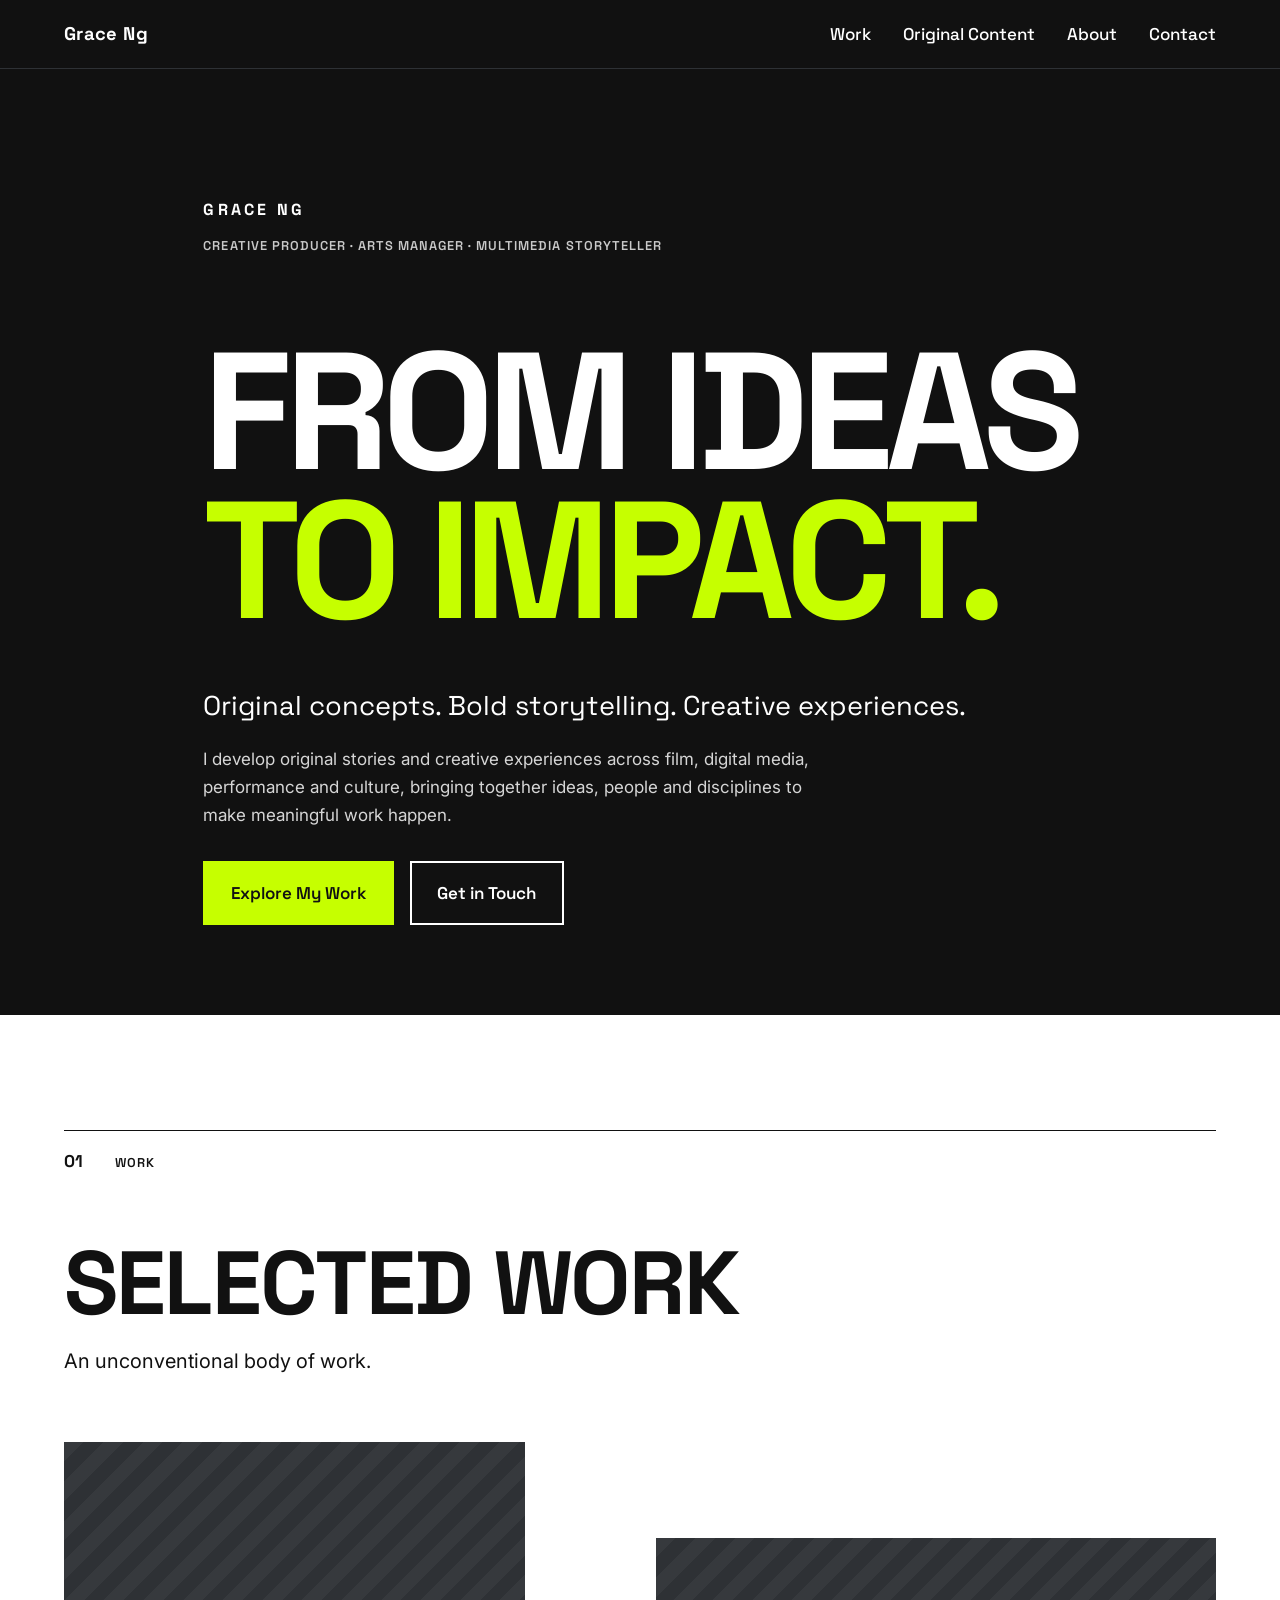
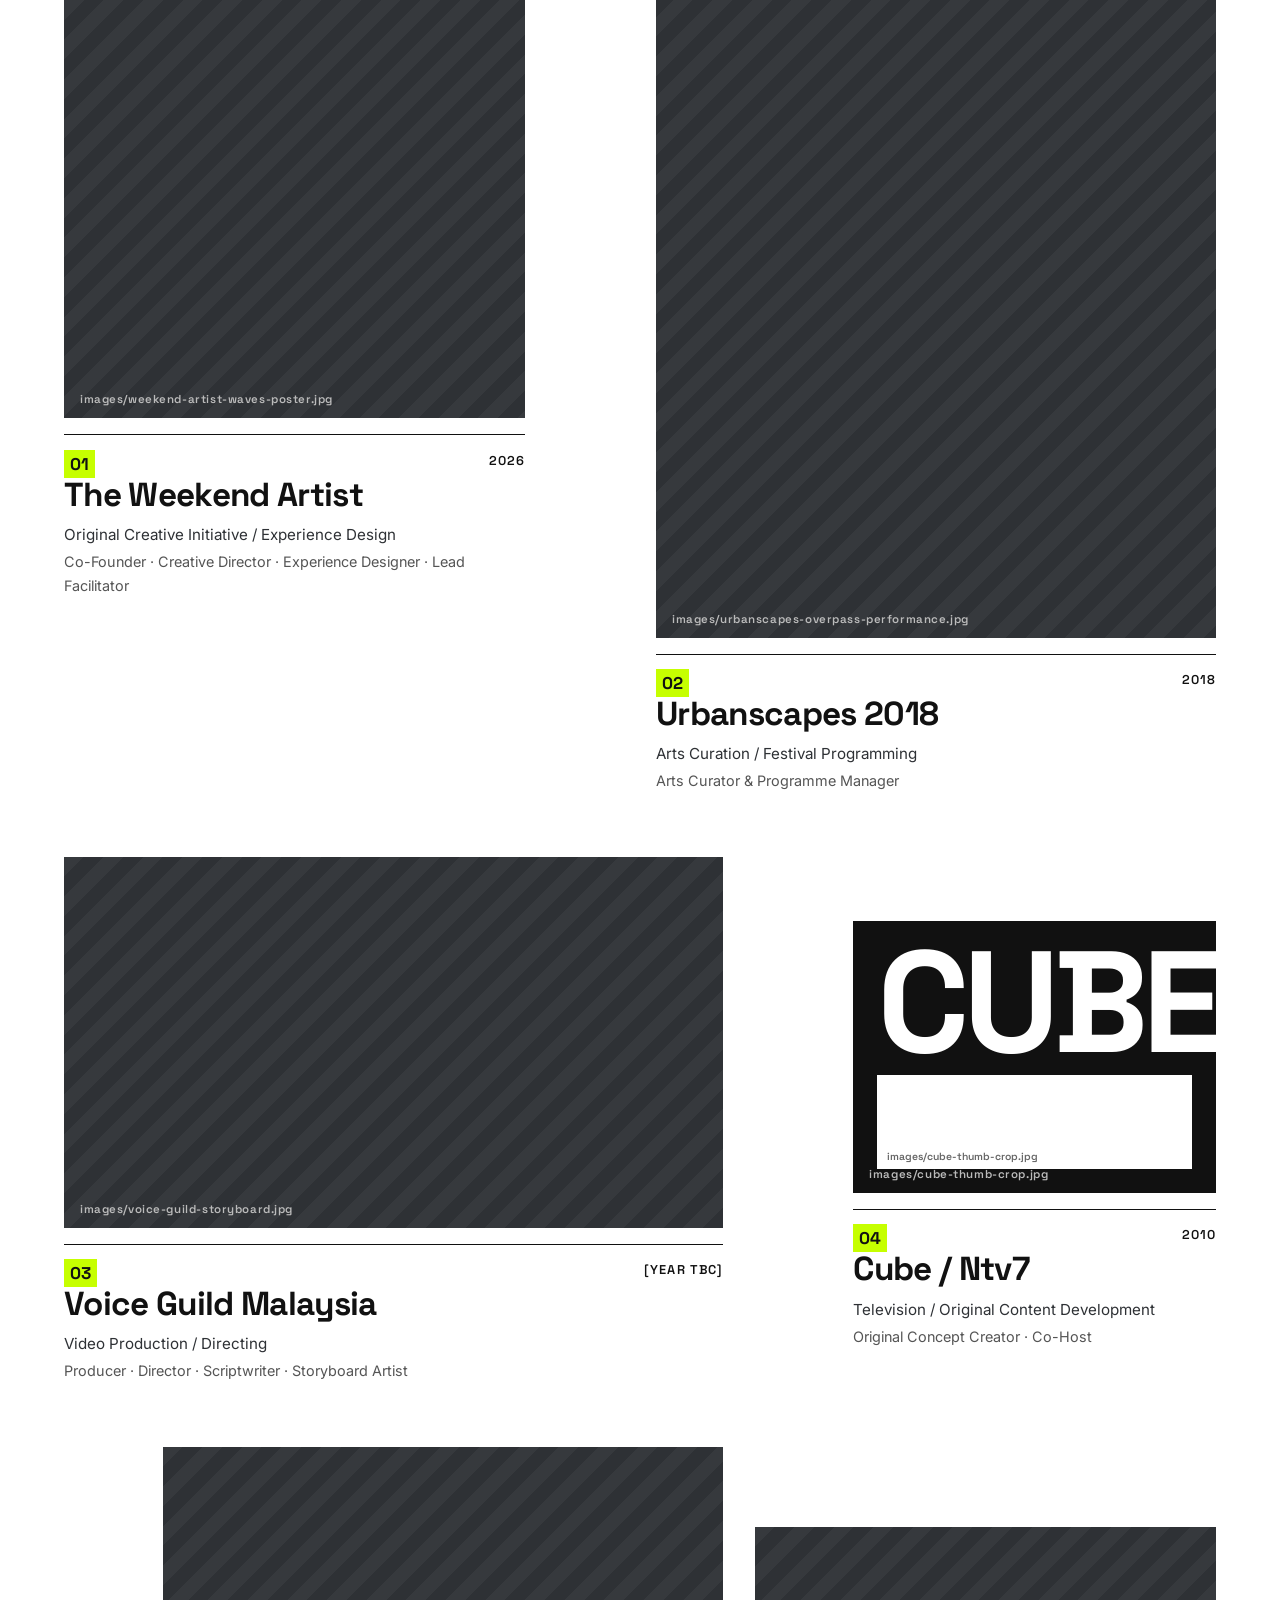
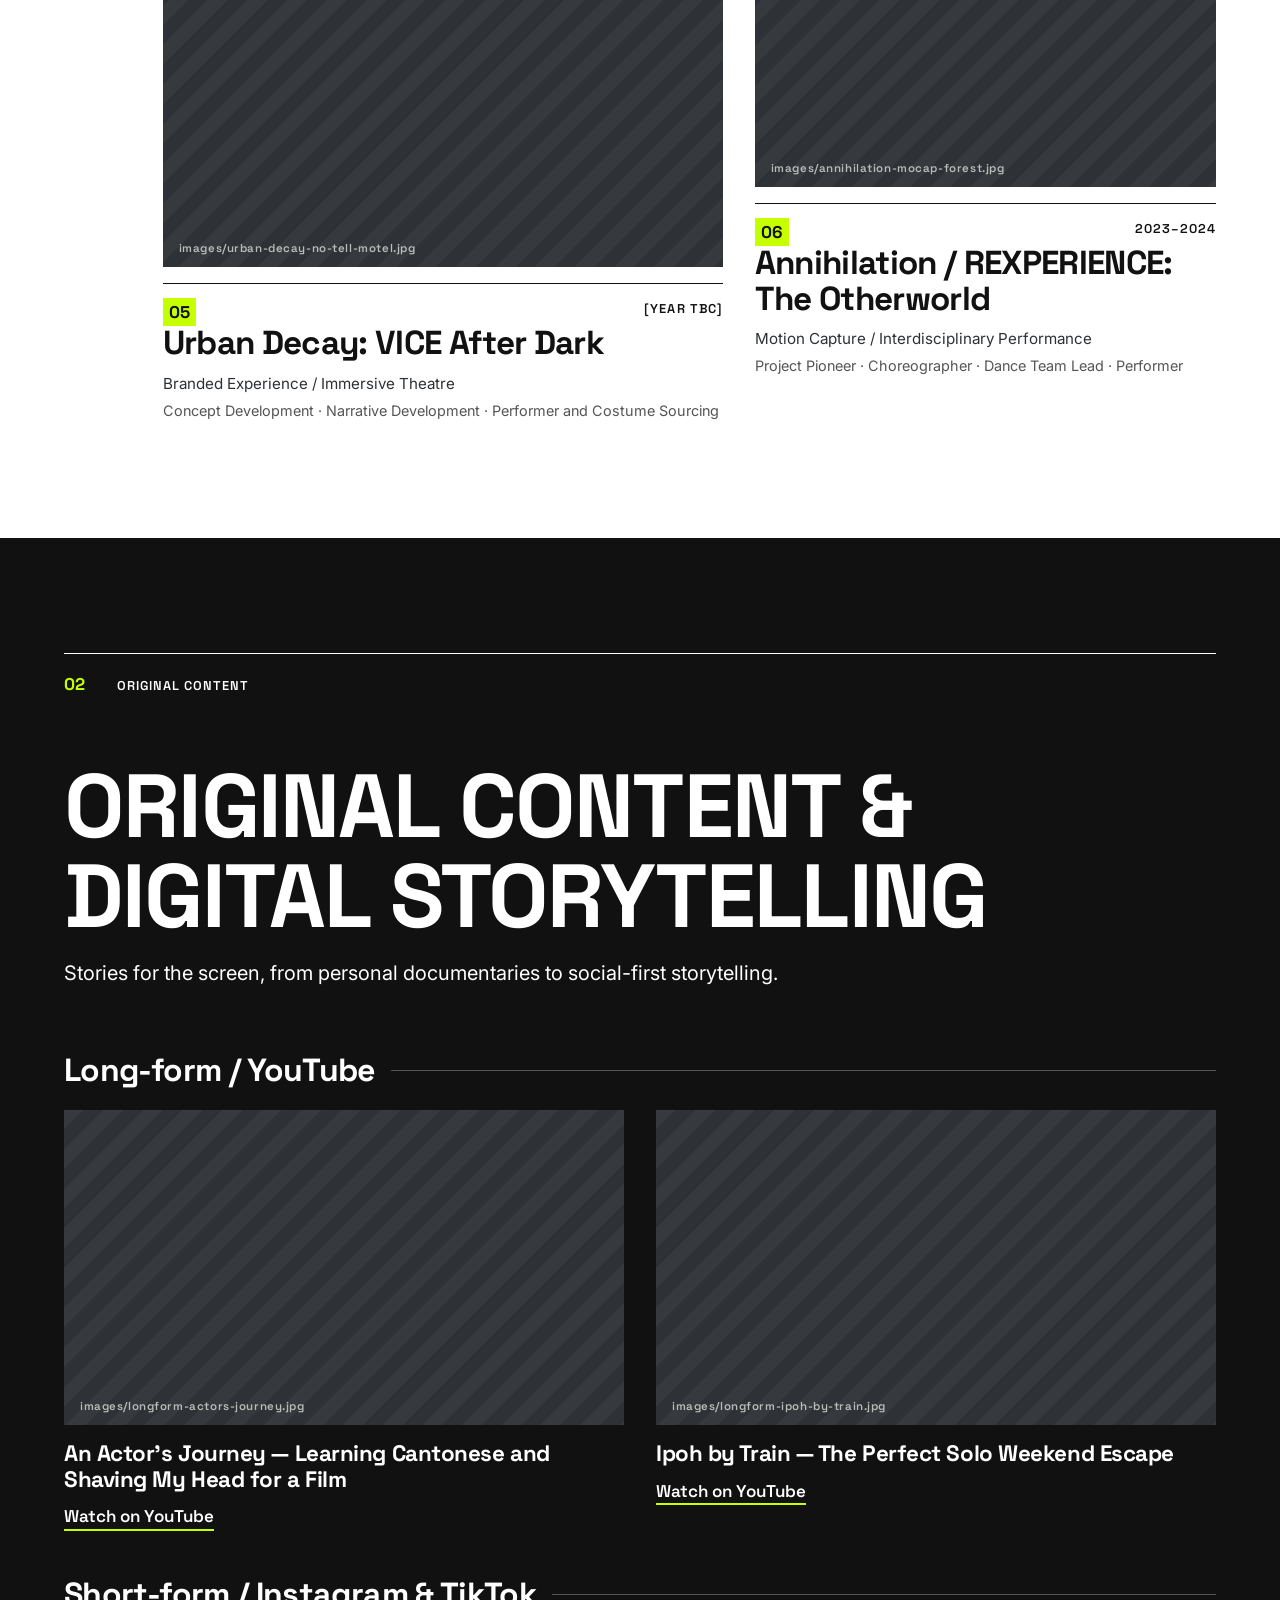
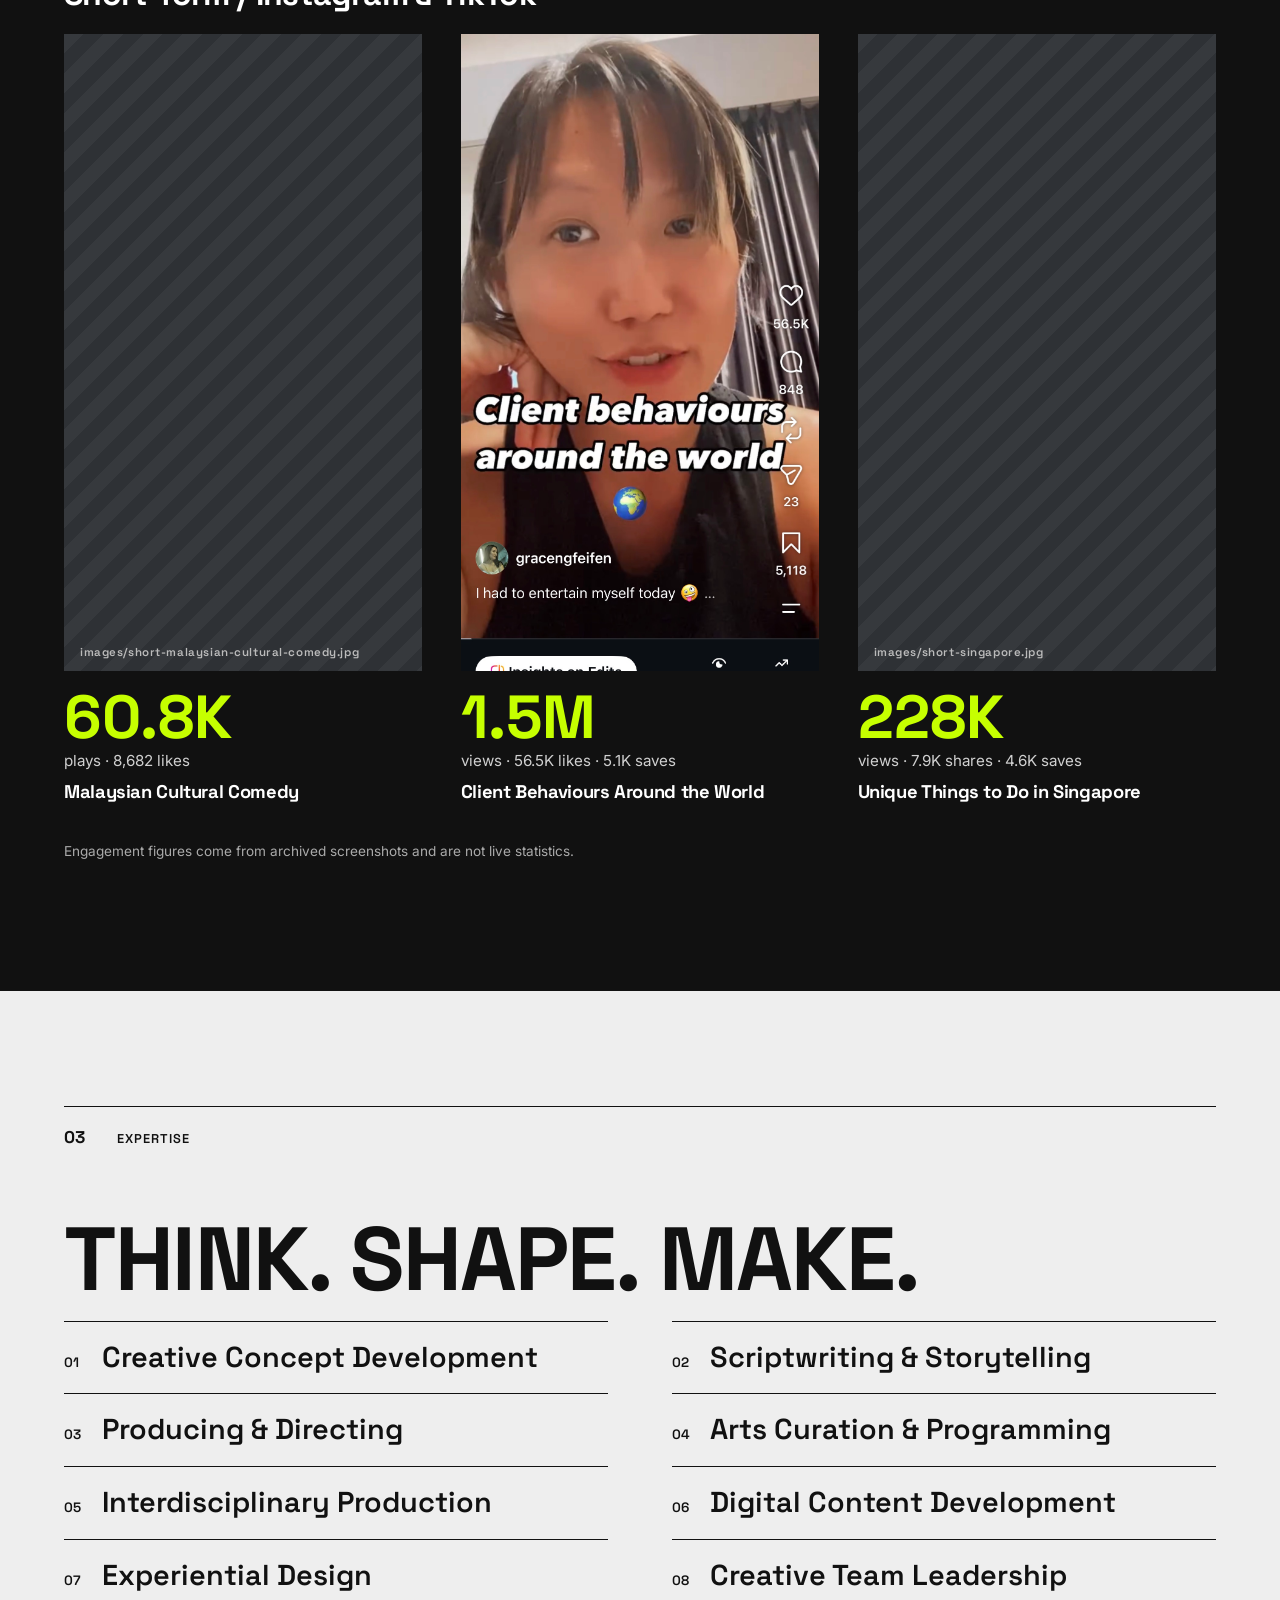
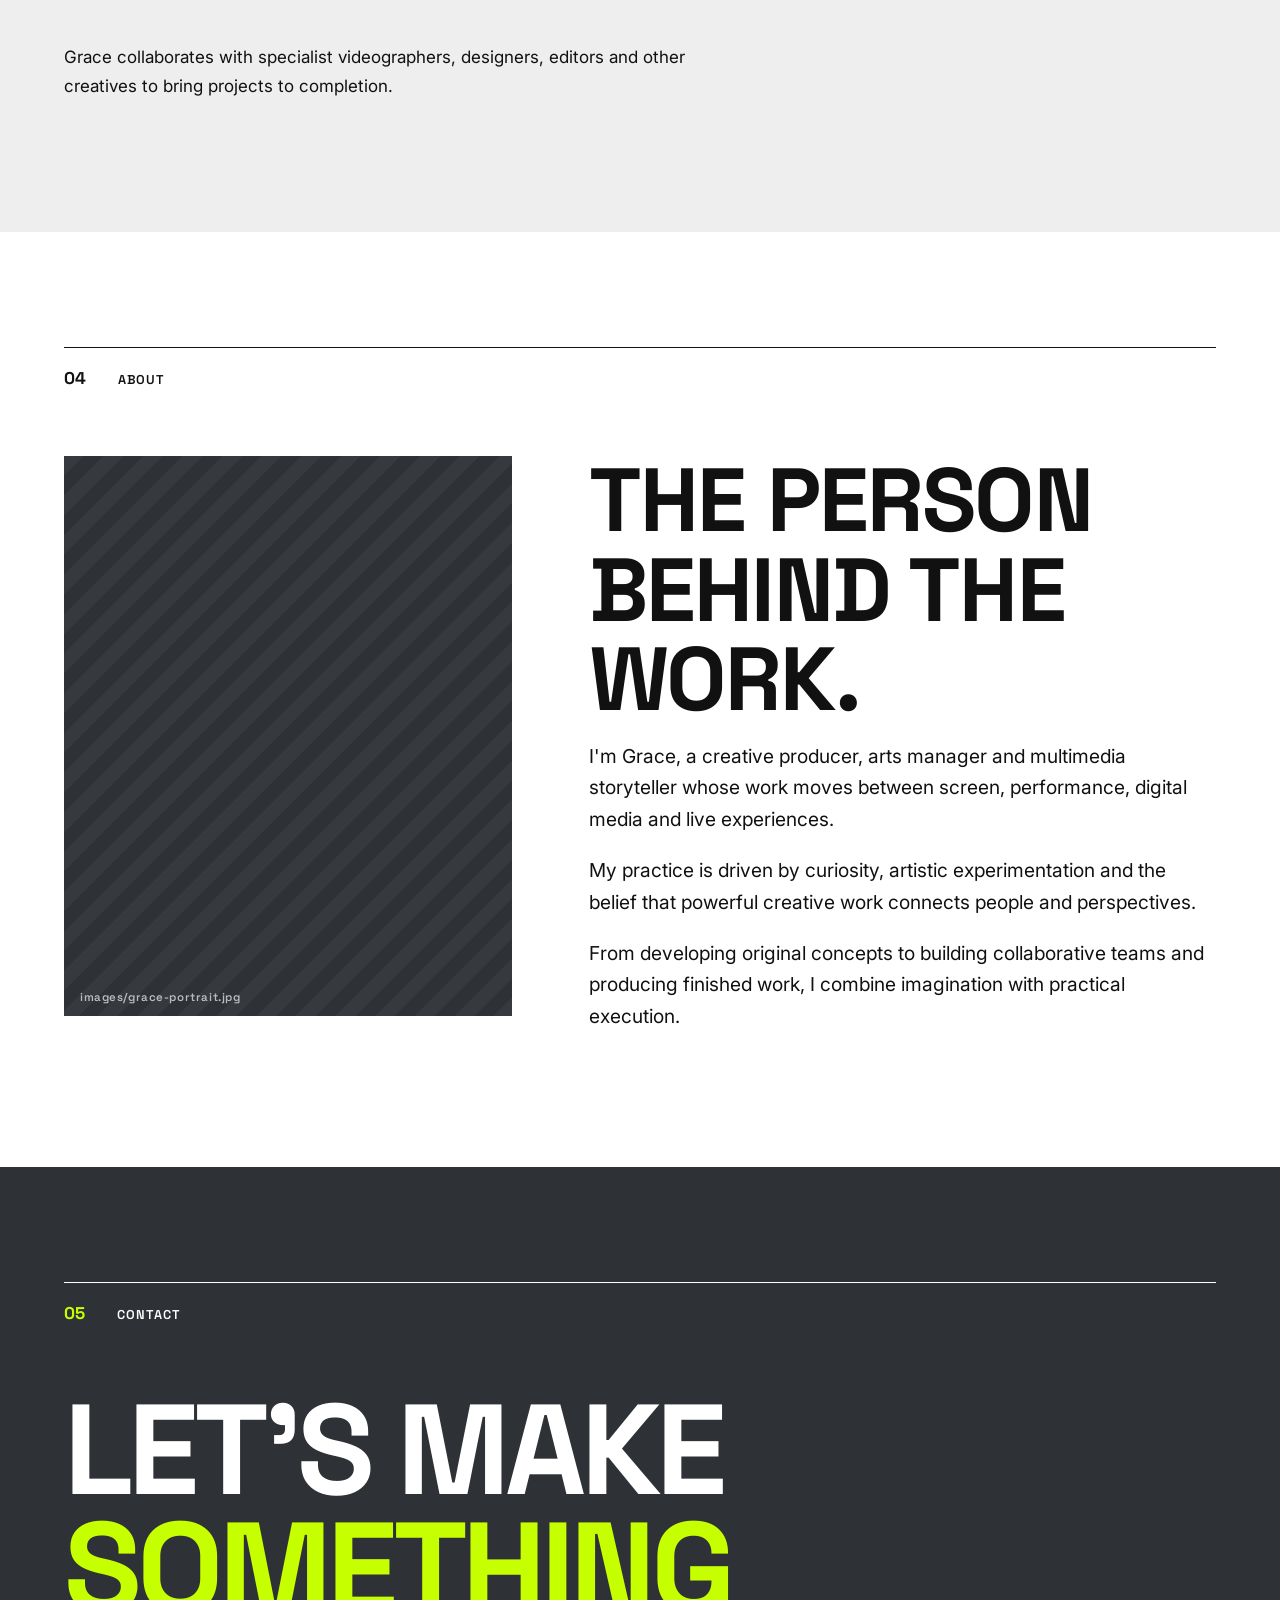
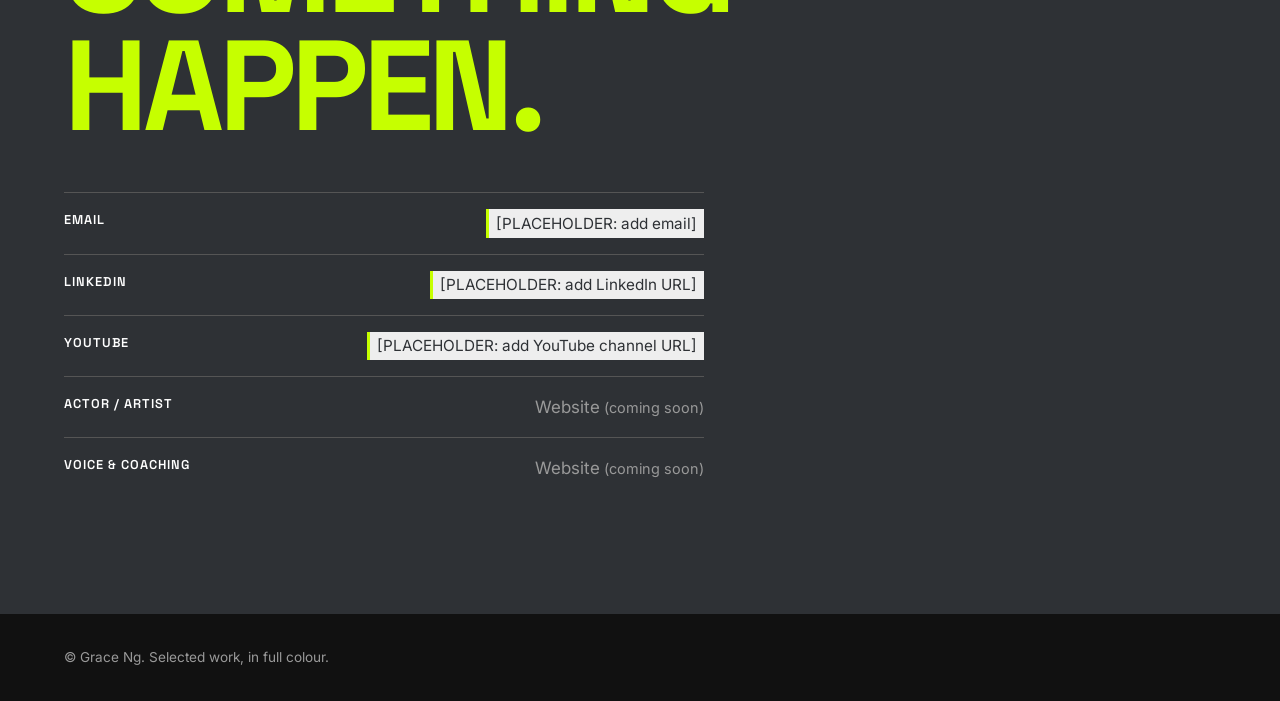
==== index.html @ bf4dc0b4 "Add files via upload" ====
<!DOCTYPE html><html lang="en"><head><meta charset="utf-8"><meta name="viewport" content="width=device-width,initial-scale=1"><title>Grace Ng — Creative Producer · Arts Manager · Multimedia Storyteller</title><meta name="description" content="Portfolio of Grace Ng, a Malaysian creative producer, arts manager and multimedia storyteller."><link rel="preconnect" href="https://fonts.googleapis.com"><link rel="preconnect" href="https://fonts.gstatic.com" crossorigin><link href="https://fonts.googleapis.com/css2?family=Inter:wght@400;500;600&family=Space+Grotesk:wght@500;600;700&display=swap" rel="stylesheet"><link rel="stylesheet" href="style.css"></head><body><a class="skip" href="#main">Skip to content</a><header class="site-header"><div class="wrap"><a class="brand" href="index.html#top">Grace Ng</a><button class="menu-btn" aria-expanded="false" aria-controls="nav">Menu</button><ul class="nav" id="nav"><li><a href="index.html#work">Work</a></li><li><a href="index.html#original-content">Original Content</a></li><li><a href="index.html#about">About</a></li><li><a href="index.html#contact">Contact</a></li></ul></div></header><main id="main"><div id="top"></div>
<section class="hero dark"><div class="wrap"><div class="wordmark">GRACE NG</div><div class="title label">Creative Producer · Arts Manager · Multimedia Storyteller</div>
<h1>FROM IDEAS<br><span class="lime">TO IMPACT.</span></h1><p class="tag">Original concepts. Bold storytelling. Creative experiences.</p>
<p class="intro">I develop original stories and creative experiences across film, digital media, performance and culture, bringing together ideas, people and disciplines to make meaningful work happen.</p>
<div class="btns"><a class="btn primary" href="#work">Explore My Work</a><a class="btn" href="#contact">Get in Touch</a></div></div></section>
<section id="work"><div class="wrap"><div class="sec-head"><span class="num">01</span><span class="label">Work</span></div><h2 class="sec-title">SELECTED WORK</h2><p class="sec-sub">An unconventional body of work.</p><div class="work-grid"><a class="card c1 reveal" href="projects/the-weekend-artist.html"><div class="media r-45" data-file="images/weekend-artist-waves-poster.jpg" ><img src="images/weekend-artist-waves-poster.jpg" alt="Promotional poster: Let the Waves Carry Us" loading="lazy" onerror="this.remove()"></div><div class="meta"><span class="pnum">01</span><span class="label">2026</span></div><h3>The Weekend Artist</h3><p class="cat">Original Creative Initiative / Experience Design</p><p class="role">Co-Founder · Creative Director · Experience Designer · Lead Facilitator</p></a><a class="card c2 reveal" href="projects/urbanscapes-2018.html"><div class="media r-45" data-file="images/urbanscapes-overpass-performance.jpg" ><img src="images/urbanscapes-overpass-performance.jpg" alt="Site-specific performance beneath the overpass" loading="lazy" onerror="this.remove()"></div><div class="meta"><span class="pnum">02</span><span class="label">2018</span></div><h3>Urbanscapes 2018</h3><p class="cat">Arts Curation / Festival Programming</p><p class="role">Arts Curator & Programme Manager</p></a><a class="card c3 reveal" href="projects/voice-guild-malaysia.html"><div class="media r-169" data-file="images/voice-guild-storyboard.jpg" ><img src="images/voice-guild-storyboard.jpg" alt="Hand-drawn storyboard sheet" loading="lazy" onerror="this.remove()"></div><div class="meta"><span class="pnum">03</span><span class="label">[Year TBC]</span></div><h3>Voice Guild Malaysia</h3><p class="cat">Video Production / Directing</p><p class="role">Producer · Director · Scriptwriter · Storyboard Artist</p></a><a class="card c4 reveal" href="projects/cube-ntv7.html"><div class="media r-43" data-file="images/cube-thumb-crop.jpg" style="background-image:none"><div class="cube-thumb"><span class="word">CUBE</span><div class="clip" data-file="images/cube-thumb-crop.jpg"><img src="images/cube-thumb-crop.jpg" alt="Cropped extract from The Star archival article about Cube, 2010" loading="lazy" onerror="this.remove()"></div></div></div><div class="meta"><span class="pnum">04</span><span class="label">2010</span></div><h3>Cube / Ntv7</h3><p class="cat">Television / Original Content Development</p><p class="role">Original Concept Creator · Co-Host</p></a><a class="card c5 reveal" href="projects/urban-decay-vice-after-dark.html"><div class="media r-43" data-file="images/urban-decay-no-tell-motel.jpg" ><img src="images/urban-decay-no-tell-motel.jpg" alt="Orange No-Tell Motel installation at the Urban Decay VICE After Dark activation" loading="lazy" onerror="this.remove()"></div><div class="meta"><span class="pnum">05</span><span class="label">[Year TBC]</span></div><h3>Urban Decay: VICE After Dark</h3><p class="cat">Branded Experience / Immersive Theatre</p><p class="role">Concept Development · Narrative Development · Performer and Costume Sourcing</p></a><a class="card c6 reveal" href="projects/annihilation-rexperience-the-otherworld.html"><div class="media r-169" data-file="images/annihilation-mocap-forest.jpg" ><img src="images/annihilation-mocap-forest.jpg" alt="Motion-capture visual of a large human figure against a forest" loading="lazy" onerror="this.remove()"></div><div class="meta"><span class="pnum">06</span><span class="label">2023–2024</span></div><h3>Annihilation / REXPERIENCE: The Otherworld</h3><p class="cat">Motion Capture / Interdisciplinary Performance</p><p class="role">Project Pioneer · Choreographer · Dance Team Lead · Performer</p></a></div></div></section>
<section id="original-content" class="dark"><div class="wrap"><div class="sec-head"><span class="num">02</span><span class="label">Original Content</span></div><h2 class="sec-title">ORIGINAL CONTENT &amp; DIGITAL STORYTELLING</h2><p class="sec-sub">Stories for the screen, from personal documentaries to social-first storytelling.</p>
<h3 class="sub-title">Long-form / YouTube</h3><div class="long-grid"><a class="vid reveal" href="https://youtu.be/wzgdyG1M5Pg" target="_blank" rel="noopener"><div class="media r-169" data-file="images/longform-actors-journey.jpg" ><img src="images/longform-actors-journey.jpg" alt="Thumbnail for the YouTube video: An Actor&#x27;s Journey — Learning Cantonese and Shaving My Head for a Film" loading="lazy" onerror="this.remove()"></div><h4>An Actor's Journey — Learning Cantonese and Shaving My Head for a Film</h4><span class="link-line">Watch on YouTube</span></a><a class="vid reveal" href="https://youtu.be/zSMj9Q-1QiI" target="_blank" rel="noopener"><div class="media r-169" data-file="images/longform-ipoh-by-train.jpg" ><img src="images/longform-ipoh-by-train.jpg" alt="Thumbnail for the YouTube video: Ipoh by Train — The Perfect Solo Weekend Escape" loading="lazy" onerror="this.remove()"></div><h4>Ipoh by Train — The Perfect Solo Weekend Escape</h4><span class="link-line">Watch on YouTube</span></a></div>
<h3 class="sub-title">Short-form / Instagram &amp; TikTok</h3><div class="short-grid"><figure style="margin:0" class="reveal"><div class="media r-916" data-file="images/short-malaysian-cultural-comedy.jpg" ><img src="images/short-malaysian-cultural-comedy.jpg" alt="Still from short-form video: Malaysian Cultural Comedy" loading="lazy" onerror="this.remove()"></div><div class="stat"><div class="big">60.8K</div><div class="sm">plays · 8,682 likes</div><h4>Malaysian Cultural Comedy</h4></div></figure><figure style="margin:0" class="reveal"><div class="media r-916" data-file="images/short-client-behaviours.jpg" ><img src="images/short-client-behaviours.jpg" alt="Still from short-form video: Client Behaviours Around the World" loading="lazy" onerror="this.remove()"></div><div class="stat"><div class="big">1.5M</div><div class="sm">views · 56.5K likes · 5.1K saves</div><h4>Client Behaviours Around the World</h4></div></figure><figure style="margin:0" class="reveal"><div class="media r-916" data-file="images/short-singapore.jpg" ><img src="images/short-singapore.jpg" alt="Still from short-form video: Unique Things to Do in Singapore" loading="lazy" onerror="this.remove()"></div><div class="stat"><div class="big">228K</div><div class="sm">views · 7.9K shares · 4.6K saves</div><h4>Unique Things to Do in Singapore</h4></div></figure></div>
<p class="note">Engagement figures come from archived screenshots and are not live statistics.</p></div></section>
<section id="expertise" class="soft"><div class="wrap"><div class="sec-head"><span class="num">03</span><span class="label">Expertise</span></div><h2 class="sec-title">THINK. SHAPE. MAKE.</h2><ul class="skills"><li><span class="n">01</span>Creative Concept Development</li><li><span class="n">02</span>Scriptwriting & Storytelling</li><li><span class="n">03</span>Producing & Directing</li><li><span class="n">04</span>Arts Curation & Programming</li><li><span class="n">05</span>Interdisciplinary Production</li><li><span class="n">06</span>Digital Content Development</li><li><span class="n">07</span>Experiential Design</li><li><span class="n">08</span>Creative Team Leadership</li></ul><p style="margin-top:2rem">Grace collaborates with specialist videographers, designers, editors and other creatives to bring projects to completion.</p></div></section>
<section id="about"><div class="wrap"><div class="sec-head"><span class="num">04</span><span class="label">About</span></div><div class="about"><div><div class="media r-45" data-file="images/grace-portrait.jpg" ><img src="images/grace-portrait.jpg" alt="Portrait of Grace Ng" loading="lazy" onerror="this.remove()"></div></div><div><h2 class="sec-title">THE PERSON BEHIND THE WORK.</h2>
<p>I'm Grace, a creative producer, arts manager and multimedia storyteller whose work moves between screen, performance, digital media and live experiences.</p><p>My practice is driven by curiosity, artistic experimentation and the belief that powerful creative work connects people and perspectives.</p><p>From developing original concepts to building collaborative teams and producing finished work, I combine imagination with practical execution.</p></div></div></div></section>
<section id="contact" class="contact graphite"><div class="wrap"><div class="sec-head"><span class="num lime">05</span><span class="label">Contact</span></div><h2>LET'S MAKE<br><span class="lime">SOMETHING HAPPEN.</span></h2>
<ul class="contact-list"><li><span class="label">Email</span><span class="placeholder">[PLACEHOLDER: add email]</span></li><li><span class="label">LinkedIn</span><span class="placeholder">[PLACEHOLDER: add LinkedIn URL]</span></li><li><span class="label">YouTube</span><span class="placeholder">[PLACEHOLDER: add YouTube channel URL]</span></li><li><span class="label">Actor / Artist</span><span class="disabled" aria-disabled="true">Website</span></li><li><span class="label">Voice &amp; Coaching</span><span class="disabled" aria-disabled="true">Website</span></li></ul></div></section></main><footer class="site-footer"><div class="wrap">© Grace Ng. Selected work, in full colour.</div></footer><script src="script.js"></script></body></html>
---- style.css ----
/* ==========================================================
   GRACE NG PORTFOLIO — style.css
   Edit colours/fonts in :root. No build step required.
   ========================================================== */
:root{
  --black:#111111;      /* hero, contact, header */
  --graphite:#2E3135;   /* secondary dark, placeholders */
  --white:#FFFFFF;      /* dominant background */
  --grey:#EEEEEE;       /* soft sections, dividers */
  --lime:#C6FF00;       /* signature accent: use sparingly */
  --display:'Space Grotesk',system-ui,sans-serif;
  --body:'Inter',system-ui,sans-serif;
  --pad:clamp(1.25rem,5vw,4rem);
  --max:1360px;
}
*,*::before,*::after{box-sizing:border-box}
html{scroll-behavior:smooth;scroll-padding-top:5rem}
body{margin:0;font-family:var(--body);font-size:1.0625rem;line-height:1.65;color:var(--black);background:var(--white);-webkit-font-smoothing:antialiased}
img{max-width:100%;display:block}
a{color:inherit}
h1,h2,h3,h4{font-family:var(--display);line-height:1;margin:0;letter-spacing:-.02em}
p{margin:0 0 1em;max-width:62ch}
:focus-visible{outline:3px solid var(--lime);outline-offset:3px;box-shadow:0 0 0 5px var(--black)}
.skip{position:absolute;left:-999px;top:0;background:var(--lime);color:var(--black);padding:.75rem 1rem;z-index:100}
.skip:focus{left:0}
.wrap{max-width:var(--max);margin:0 auto;padding:0 var(--pad)}
.label{font-family:var(--display);font-size:.8rem;font-weight:600;text-transform:uppercase;letter-spacing:.08em}
.lime{color:var(--lime)}
.placeholder{background:var(--grey);color:var(--graphite);padding:.1em .45em;font-size:.9em;border-left:3px solid var(--lime)}
.dark .placeholder{background:var(--graphite);color:var(--white)}

/* ---------- Header / nav ---------- */
.site-header{position:sticky;top:0;z-index:50;background:var(--black);color:var(--white);border-bottom:1px solid var(--graphite)}
.site-header .wrap{display:flex;align-items:center;justify-content:space-between;height:4.25rem}
.brand{font-family:var(--display);font-weight:700;text-decoration:none;font-size:1.15rem;letter-spacing:.02em}
.nav{display:flex;gap:2rem;list-style:none;margin:0;padding:0}
.nav a{font-family:var(--display);font-weight:500;text-decoration:none;padding:.4rem 0;border-bottom:2px solid transparent;transition:color .2s,border-color .2s}
.nav a:hover,.nav a[aria-current]{color:var(--lime);border-color:var(--lime)}
.menu-btn{display:none;background:none;border:1px solid var(--white);color:var(--white);font:600 .85rem var(--display);padding:.55rem .9rem;cursor:pointer}
@media(max-width:760px){
  .menu-btn{display:block}
  .nav{display:none;position:absolute;top:100%;left:0;right:0;background:var(--black);flex-direction:column;gap:0;padding:0 var(--pad) 1rem;border-bottom:1px solid var(--graphite)}
  .nav.open{display:flex}
  .nav a{display:block;padding:1rem 0;border-bottom:1px solid var(--graphite)}
}

/* ---------- Hero ---------- */
.hero{background:var(--black);color:var(--white);padding:clamp(4rem,10vw,9rem) 0 clamp(3rem,7vw,6rem);min-height:88vh;display:flex;align-items:center}
.hero .wordmark{font-family:var(--display);font-weight:700;font-size:1rem;letter-spacing:.2em;margin-bottom:.75rem}
.hero .title{color:#c9c9c9;margin-bottom:clamp(2.5rem,7vw,5rem)}
.hero h1{font-size:clamp(3.5rem,13vw,12rem);font-weight:700;line-height:.9;letter-spacing:-.045em}
.hero .tag{font-family:var(--display);font-size:clamp(1.15rem,2.4vw,1.7rem);margin:clamp(2rem,4vw,3rem) 0 1rem}
.hero .intro{color:#d6d6d6;max-width:56ch}
.btns{display:flex;flex-wrap:wrap;gap:1rem;margin-top:2rem}
.btn{display:inline-block;font-family:var(--display);font-weight:600;text-decoration:none;padding:1rem 1.6rem;border:2px solid var(--white);transition:background .2s,color .2s,border-color .2s}
.btn.primary{background:var(--lime);border-color:var(--lime);color:var(--black)}
.btn.primary:hover{background:var(--white);border-color:var(--white)}
.btn:not(.primary):hover{border-color:var(--lime);color:var(--lime)}

/* ---------- Sections ---------- */
section{padding:clamp(4rem,9vw,8rem) 0}
.sec-head{display:flex;gap:1rem 2rem;align-items:baseline;flex-wrap:wrap;border-top:1px solid currentColor;padding-top:1rem;margin-bottom:clamp(2rem,5vw,4rem)}
.sec-head .num{font-family:var(--display);font-weight:700}
.dark .sec-head .num{color:var(--lime)}
.sec-title{font-size:clamp(2.25rem,7vw,6rem);font-weight:700;margin-bottom:1rem}
.sec-sub{font-size:1.25rem;margin-bottom:clamp(2rem,5vw,4rem)}
.dark{background:var(--black);color:var(--white)}
.graphite{background:var(--graphite);color:var(--white)}
.soft{background:var(--grey)}

/* ---------- Media placeholders (swap automatically when real image exists) ---------- */
.media{position:relative;overflow:hidden;background:var(--graphite);
  background-image:repeating-linear-gradient(135deg,rgba(255,255,255,.04) 0 14px,transparent 14px 28px)}
.media::after{content:attr(data-file);position:absolute;inset:auto 0 0 0;padding:.75rem 1rem;font:600 .72rem var(--display);letter-spacing:.05em;color:#bbb;word-break:break-all}
.media img{position:absolute;inset:0;width:100%;height:100%;object-fit:cover;z-index:1;transition:transform .6s ease}
.r-43{aspect-ratio:4/3}.r-45{aspect-ratio:4/5}.r-11{aspect-ratio:1/1}.r-169{aspect-ratio:16/9}.r-916{aspect-ratio:9/16}.r-32{aspect-ratio:3/2}

/* ---------- Work grid (asymmetric) ---------- */
.work-grid{display:grid;grid-template-columns:repeat(12,1fr);gap:clamp(2.5rem,5vw,4.5rem) clamp(1rem,2.5vw,2.5rem);align-items:start}
.card{display:block;text-decoration:none}
.card:hover .media img{transform:scale(1.045)}
.card .meta{display:flex;justify-content:space-between;gap:1rem;padding-top:.9rem;border-top:1px solid var(--black);margin-top:1rem}
.card .pnum{font-family:var(--display);font-weight:700;background:var(--lime);padding:0 .35em}
.card h3{font-size:clamp(1.5rem,2.6vw,2.3rem);margin:.6rem 0 .4rem;background:linear-gradient(var(--lime),var(--lime)) 0 100%/0 3px no-repeat;display:inline;transition:background-size .3s}
.card:hover h3,.card:focus-visible h3{background-size:100% 3px}
.card .cat{font-size:.95rem;margin:.5rem 0 .2rem;color:var(--graphite)}
.card .role{font-size:.9rem;color:#555;margin:0}
.c1{grid-column:1/6}.c2{grid-column:7/13;margin-top:6rem}.c3{grid-column:1/8}.c4{grid-column:9/13;margin-top:4rem}.c5{grid-column:2/8}.c6{grid-column:8/13;margin-top:5rem}
@media(max-width:860px){.work-grid>*{grid-column:1/-1!important;margin-top:0!important}}
/* Cube archival thumbnail */
.cube-thumb{background:var(--black);color:var(--white);display:flex;flex-direction:column;justify-content:space-between;padding:1.5rem;position:absolute;inset:0}
.cube-thumb .word{font-family:var(--display);font-weight:700;font-size:clamp(4rem,12vw,9rem);line-height:.8;letter-spacing:-.05em}
.cube-thumb .clip{position:relative;height:42%;background:var(--white)}
.cube-thumb .clip::after{content:attr(data-file);position:absolute;inset:auto 0 0;padding:.4rem .6rem;font:600 .65rem var(--display);color:#666;word-break:break-all}
.cube-thumb .clip img{position:absolute;inset:0;width:100%;height:100%;object-fit:cover;object-position:top;z-index:1}

/* ---------- Original content ---------- */
.sub-title{font-size:clamp(1.4rem,3vw,2rem);margin:3rem 0 1.5rem;display:flex;gap:1rem;align-items:center}
.sub-title::after{content:"";flex:1;height:1px;background:#555}
.long-grid{display:grid;grid-template-columns:1fr 1fr;gap:2rem}
.vid{text-decoration:none;display:block}
.vid:hover .media img{transform:scale(1.04)}
.vid h4{font-size:1.4rem;line-height:1.15;margin:1rem 0 .6rem}
.link-line{font-family:var(--display);font-weight:600;border-bottom:2px solid var(--lime);padding-bottom:.1em;transition:background .2s,color .2s}
.vid:hover .link-line,.link-line:hover{background:var(--lime);color:var(--black)}
.short-grid{display:grid;grid-template-columns:repeat(3,1fr);gap:clamp(1rem,3vw,2.5rem)}
.stat{margin-top:1rem}
.stat .big{font-family:var(--display);font-weight:700;font-size:clamp(2.2rem,5vw,3.8rem);color:var(--lime);line-height:1}
.stat .sm{color:#d0d0d0;font-size:.95rem}
.stat h4{font-size:1.15rem;margin:.6rem 0 .4rem}
.note{font-size:.85rem;color:#aaa;margin-top:2rem}
@media(max-width:760px){.long-grid{grid-template-columns:1fr}.short-grid{grid-template-columns:1fr;max-width:340px}}

/* ---------- Expertise ---------- */
.skills{list-style:none;margin:0;padding:0;display:grid;grid-template-columns:repeat(2,1fr);column-gap:clamp(1.5rem,5vw,5rem)}
.skills li{display:flex;gap:1.25rem;align-items:baseline;padding:1.25rem 0;border-top:1px solid var(--black);font-family:var(--display);font-weight:600;font-size:clamp(1.2rem,2.4vw,1.8rem);line-height:1.1}
.skills .n{font-size:.85rem;min-width:2ch}
.skills li:hover .n{background:var(--lime)}
@media(max-width:760px){.skills{grid-template-columns:1fr}}

/* ---------- About ---------- */
.about{display:grid;grid-template-columns:5fr 7fr;gap:clamp(2rem,6vw,6rem);align-items:start}
.about p{font-size:1.2rem}
@media(max-width:760px){.about{grid-template-columns:1fr}}

/* ---------- Contact ---------- */
.contact h2{font-size:clamp(3rem,10vw,9rem);font-weight:700;line-height:.92;letter-spacing:-.04em;margin-bottom:3rem}
.contact-list{list-style:none;padding:0;margin:0;max-width:640px}
.contact-list li{display:flex;justify-content:space-between;gap:1rem;flex-wrap:wrap;padding:1rem 0;border-top:1px solid #555}
.disabled{color:#999}
.disabled::after{content:" (coming soon)";font-size:.85em}
.site-footer{background:var(--black);color:#999;font-size:.85rem;padding:2rem 0;border-top:1px solid var(--graphite)}

/* ---------- Case study pages ---------- */
.cs-head{background:var(--black);color:var(--white);padding:clamp(3rem,7vw,6rem) 0 3rem}
.cs-head .back{color:var(--lime);font-family:var(--display);font-weight:600}
.cs-head h1{font-size:clamp(2.5rem,8vw,7rem);font-weight:700;margin:2rem 0 1rem;line-height:.95}
.cs-head .cat{font-size:1.2rem;color:#d0d0d0}
.cs-hero{margin-top:-2rem}
.cs-meta{display:grid;grid-template-columns:repeat(2,1fr);gap:2rem;margin:3rem 0;border-top:1px solid var(--black);padding-top:1.25rem}
.cs-meta dt{margin-bottom:.4rem}
.cs-meta dd{margin:0;font-family:var(--display);font-size:1.2rem;font-weight:500}
.cs-block{display:grid;grid-template-columns:3fr 9fr;gap:2rem;padding:2.25rem 0;border-top:1px solid var(--grey)}
.cs-block h2{font-size:.85rem;text-transform:uppercase;letter-spacing:.08em}
.cs-block ul{margin:0;padding-left:1.1rem;max-width:62ch}
.cs-block li{margin-bottom:.5rem}
.cs-block li::marker{color:var(--black)}
.cs-gallery{display:grid;grid-template-columns:repeat(auto-fit,minmax(260px,1fr));gap:1.5rem;margin:1rem 0}
.cs-gallery figcaption{font-size:.85rem;color:#555;padding-top:.5rem}
.credit{font-size:.9rem;border-left:3px solid var(--lime);padding-left:1rem;background:var(--grey);padding-block:.75rem}
.pager{display:flex;justify-content:space-between;gap:1rem;flex-wrap:wrap;padding:3rem 0}
@media(max-width:760px){.cs-block{grid-template-columns:1fr;gap:.75rem}.cs-meta{grid-template-columns:1fr}}

/* ---------- Motion ---------- */
.reveal{opacity:0;transform:translateY(18px);transition:opacity .7s ease,transform .7s ease}
.reveal.in{opacity:1;transform:none}
@media(prefers-reduced-motion:reduce){
  html{scroll-behavior:auto}
  *,*::before,*::after{transition:none!important;animation:none!important}
  .reveal{opacity:1;transform:none}
}
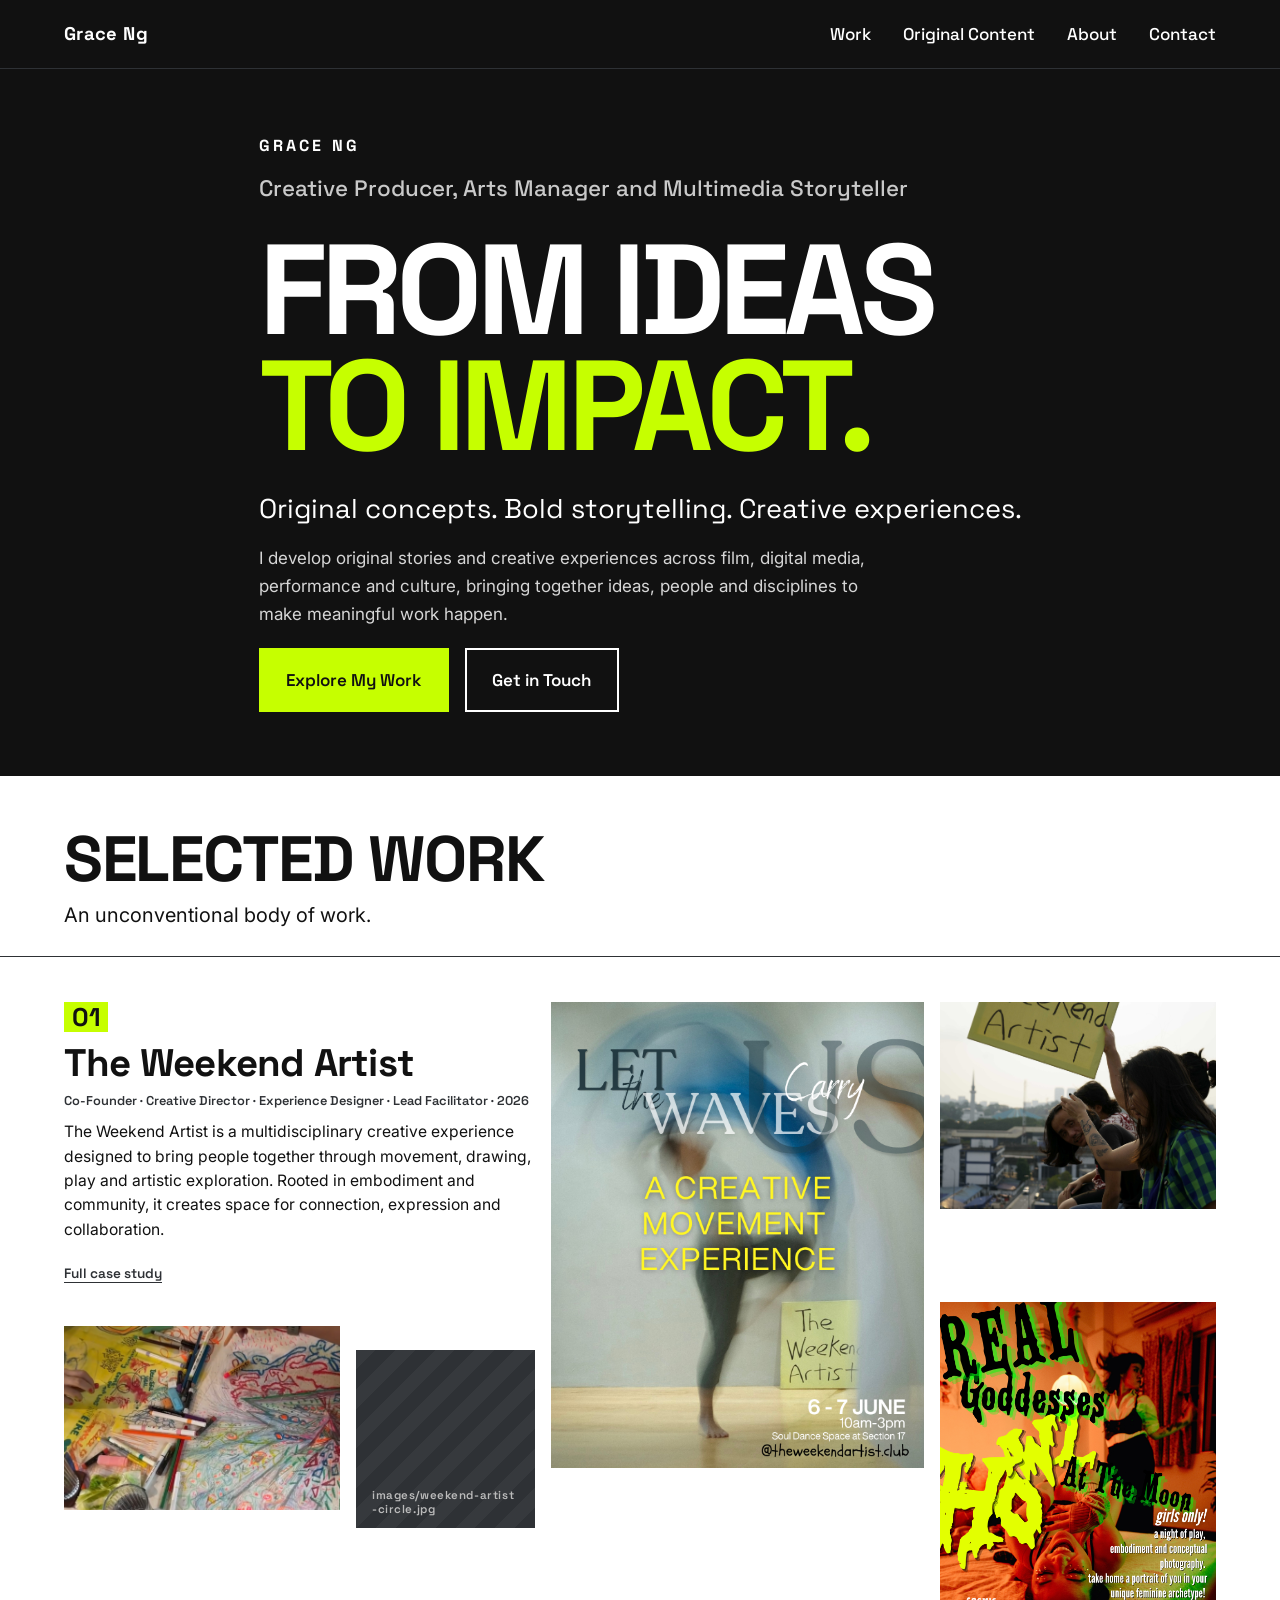
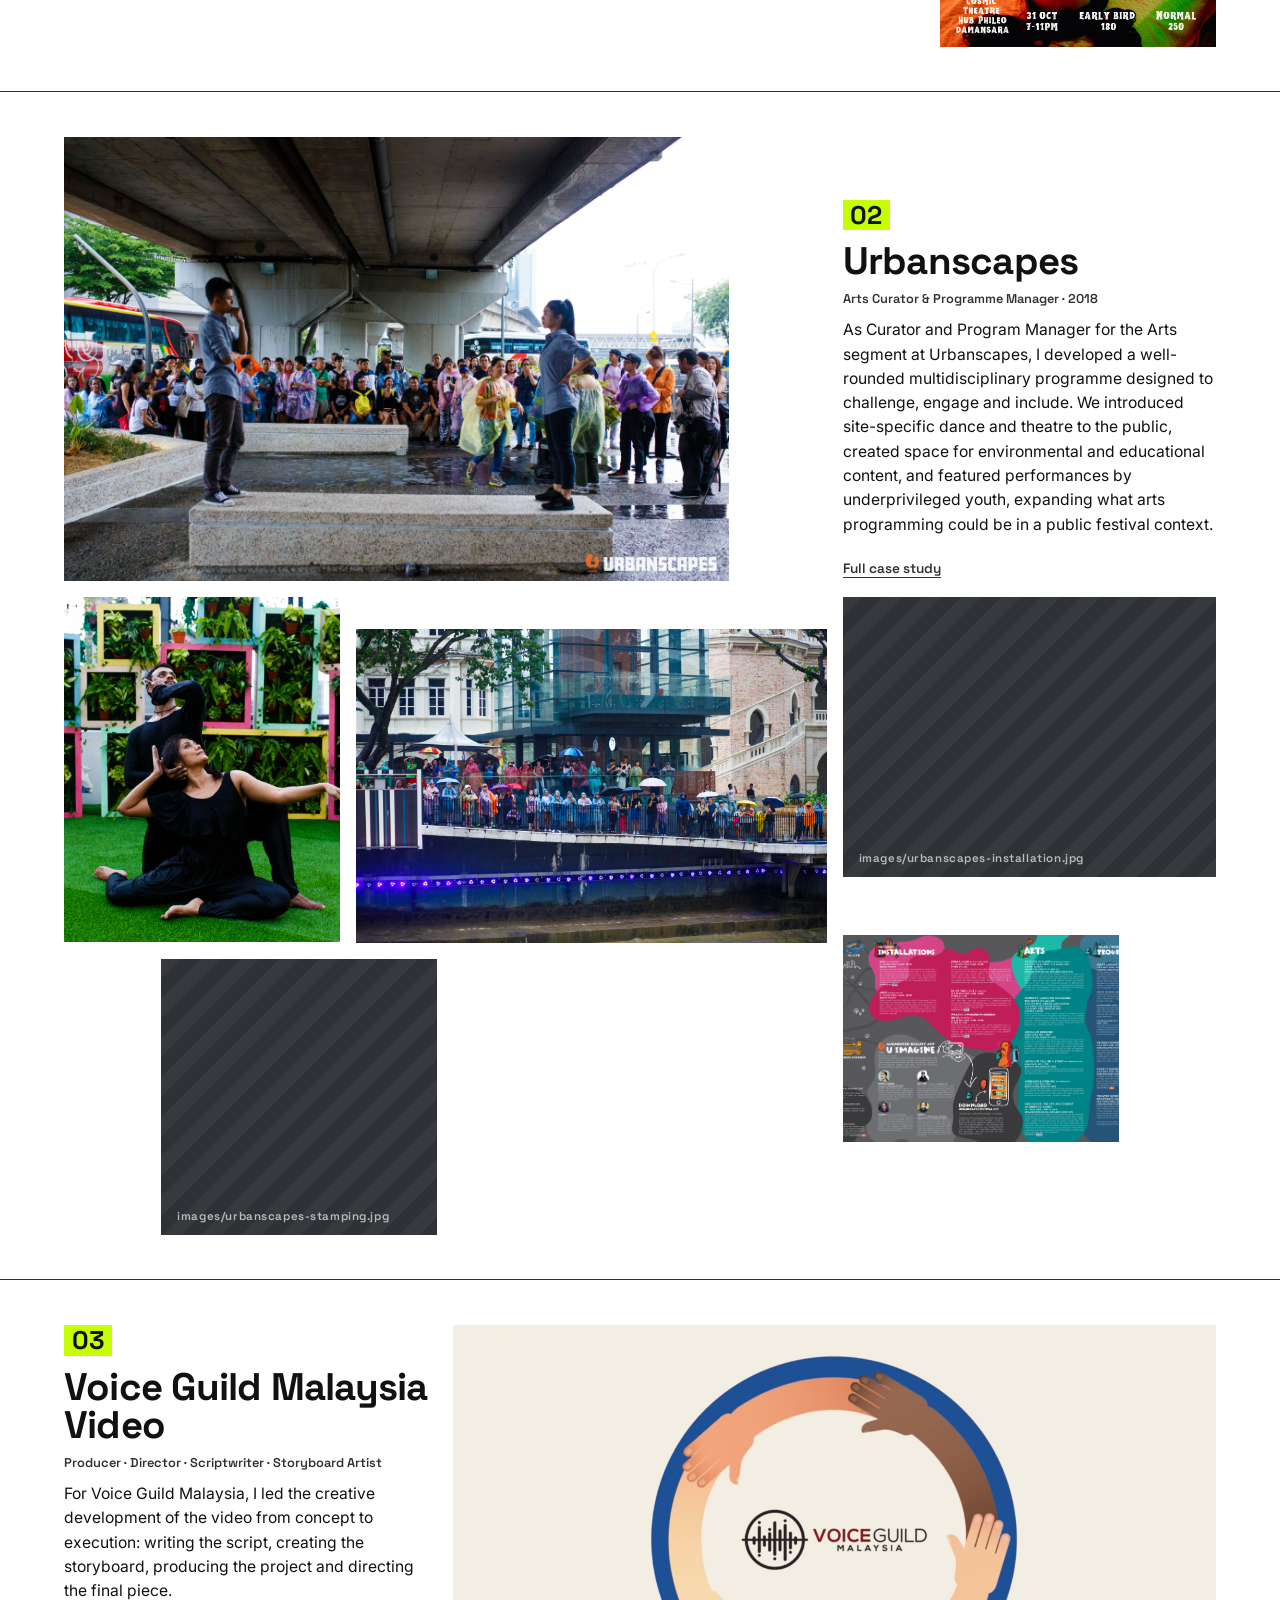
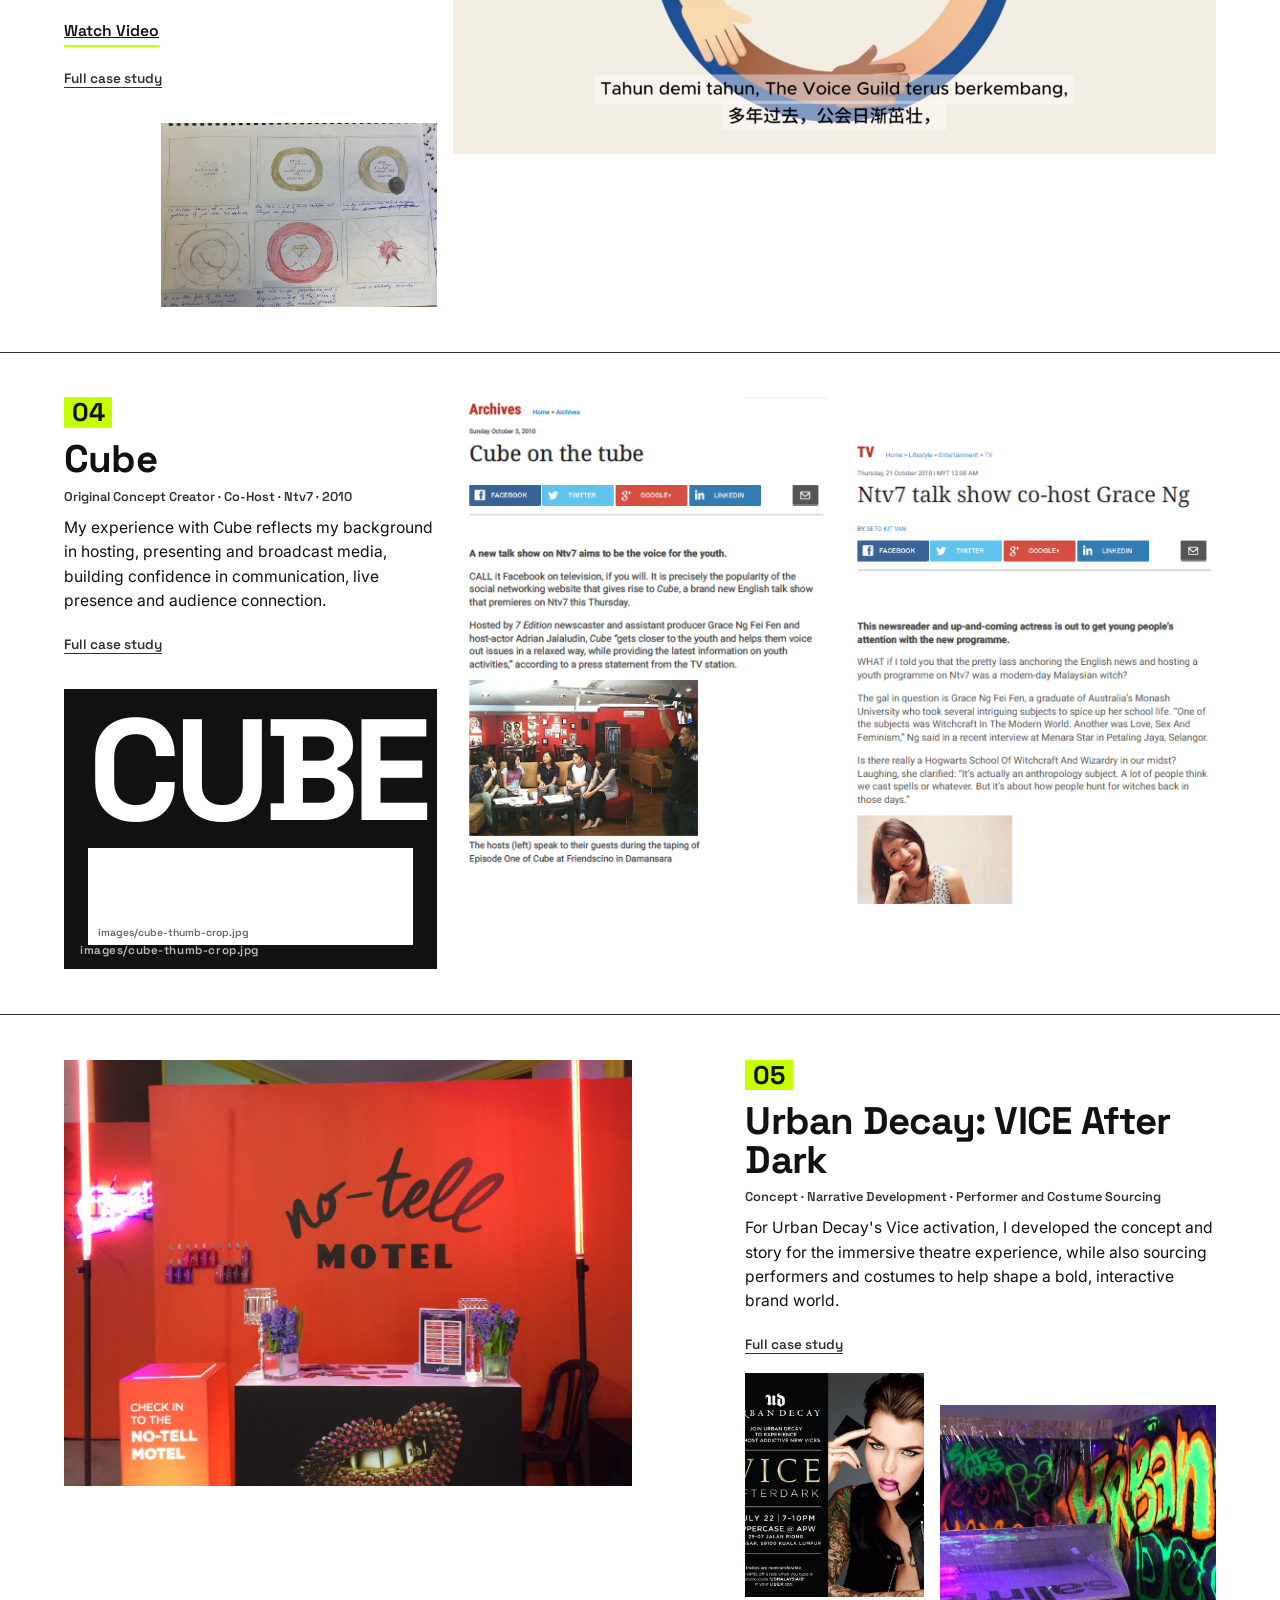
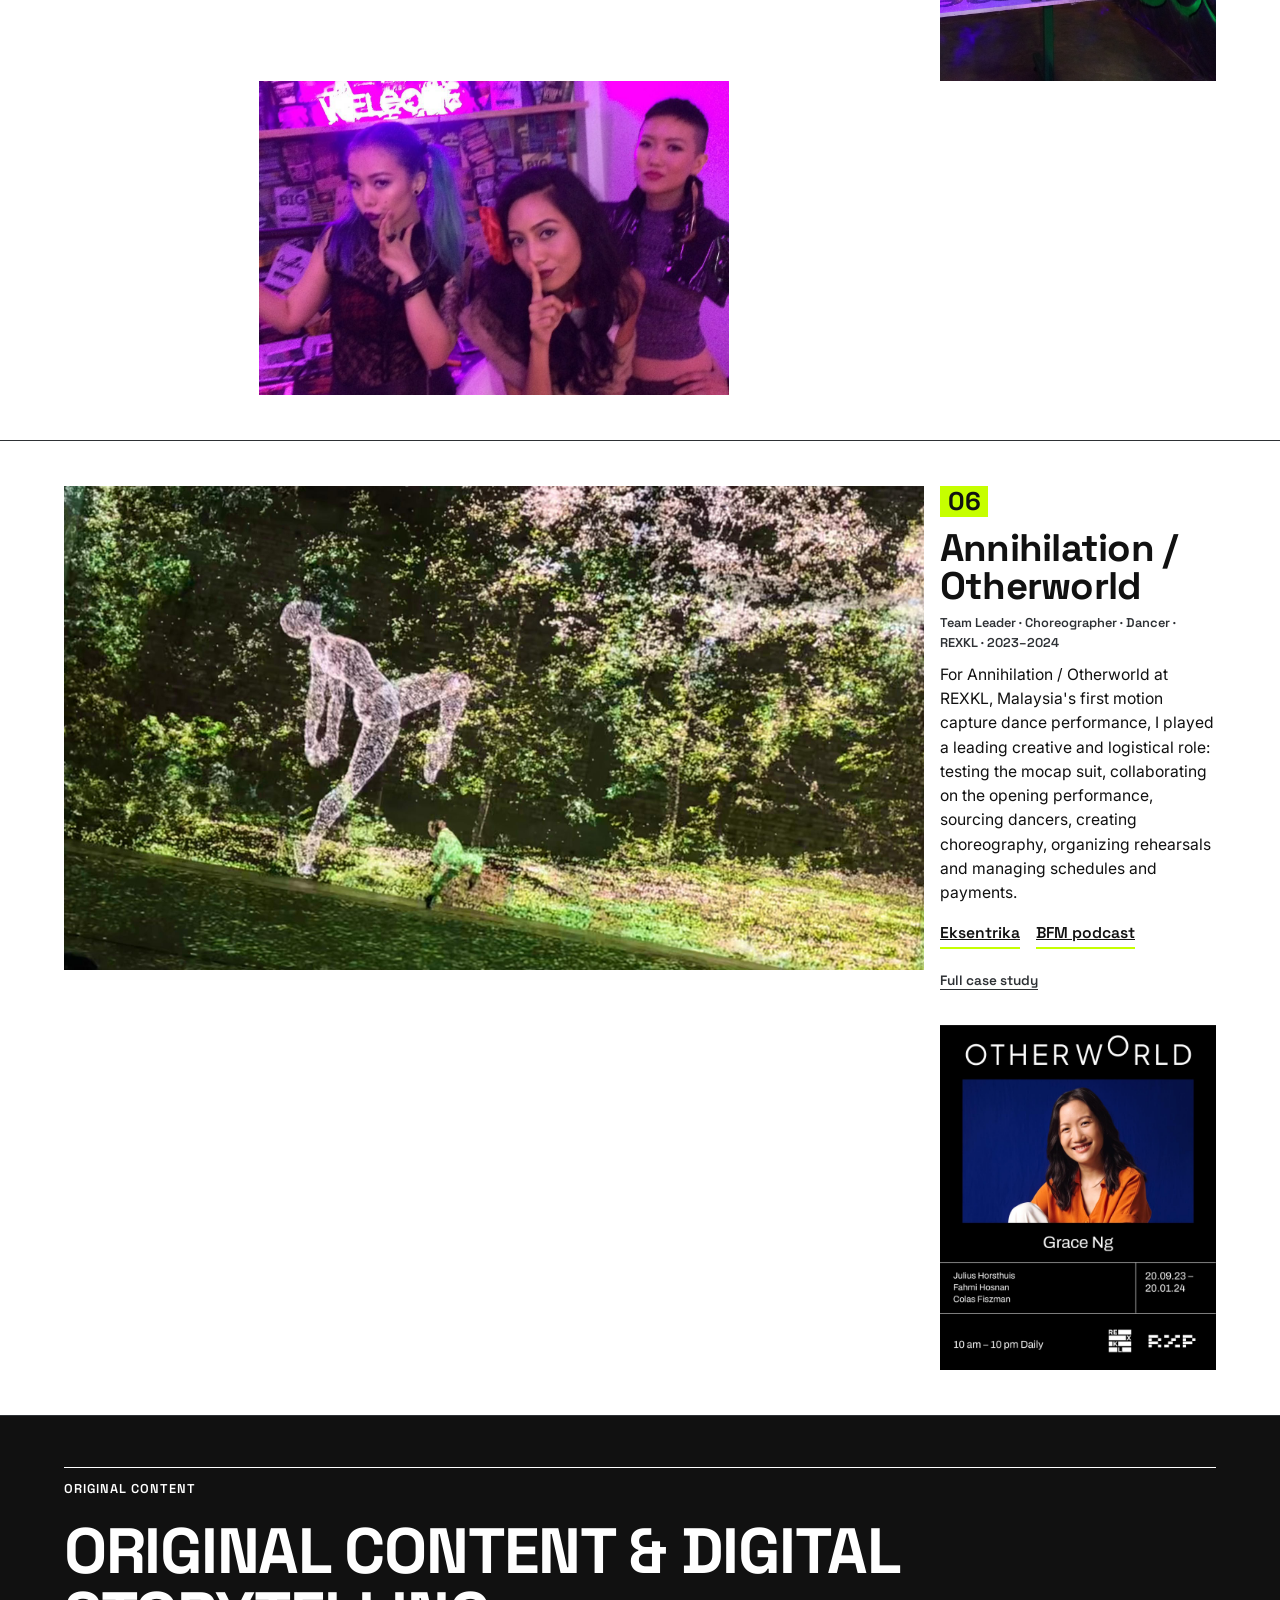
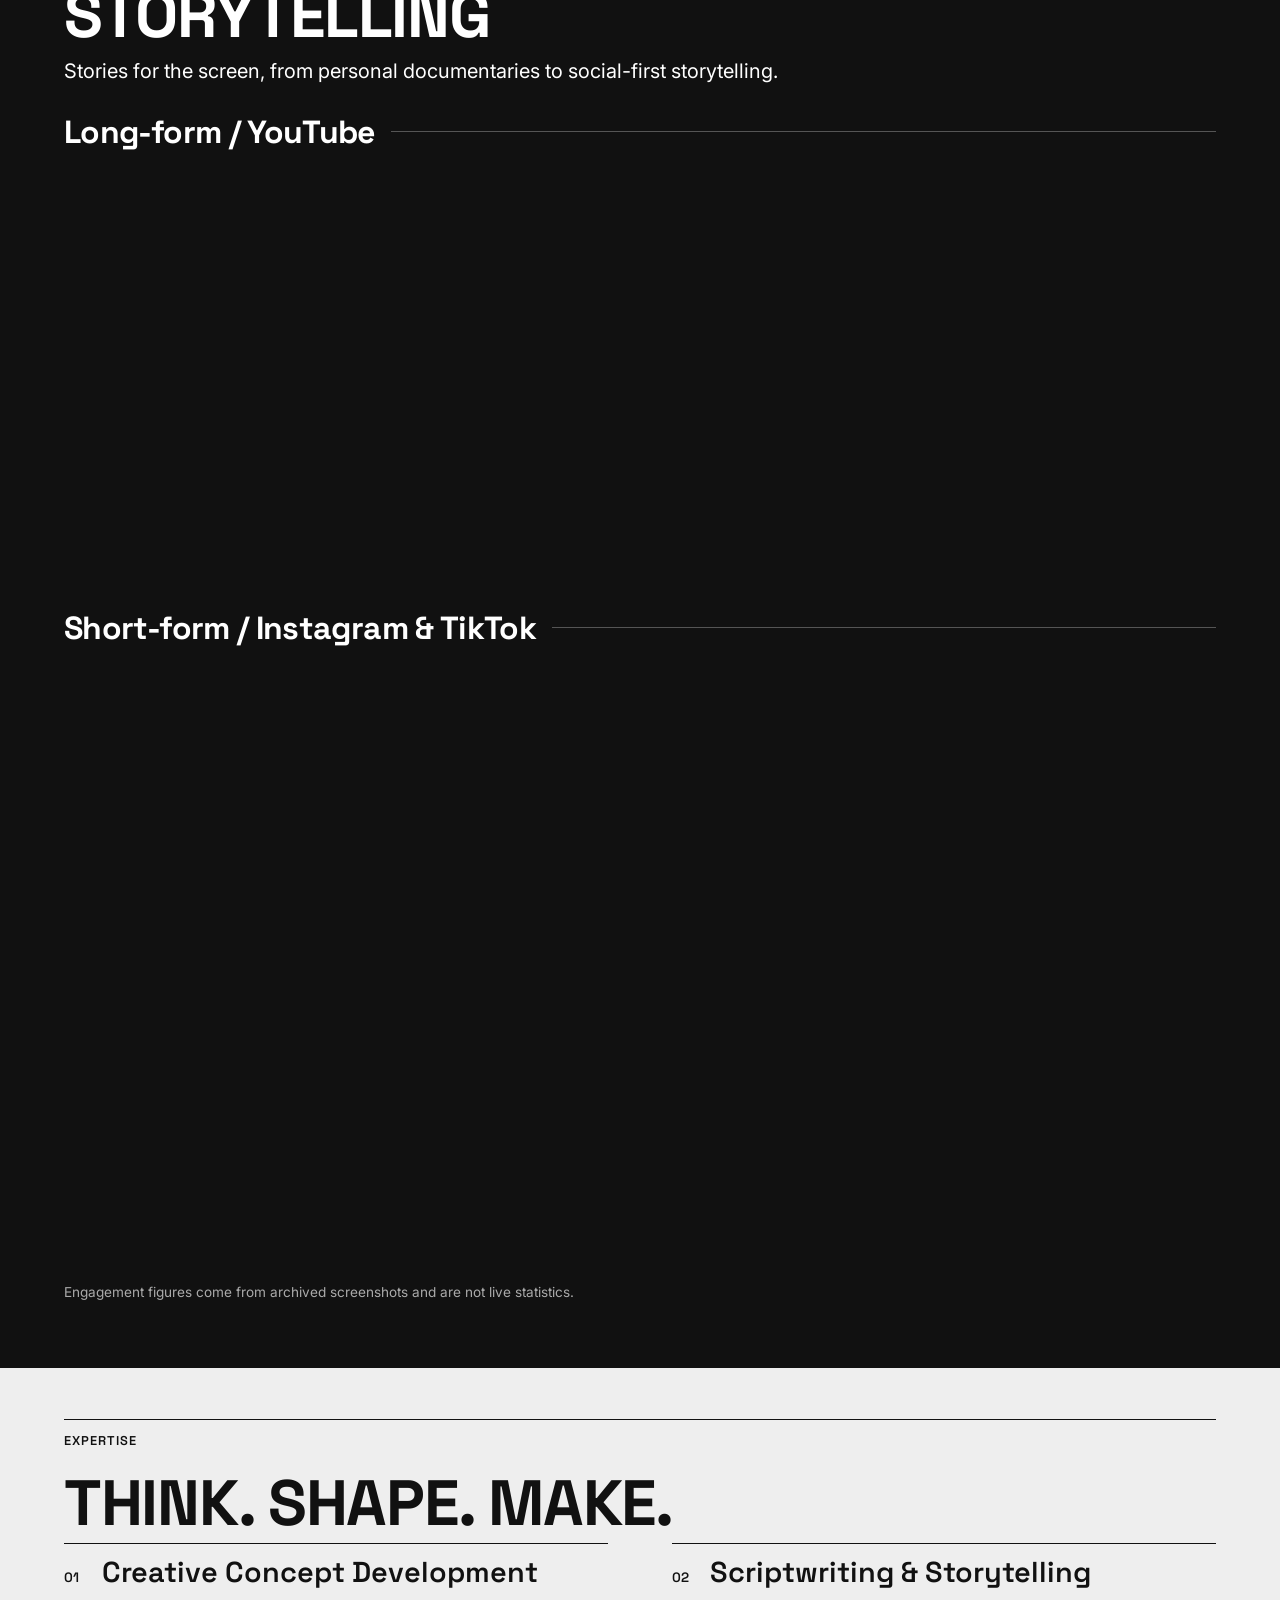
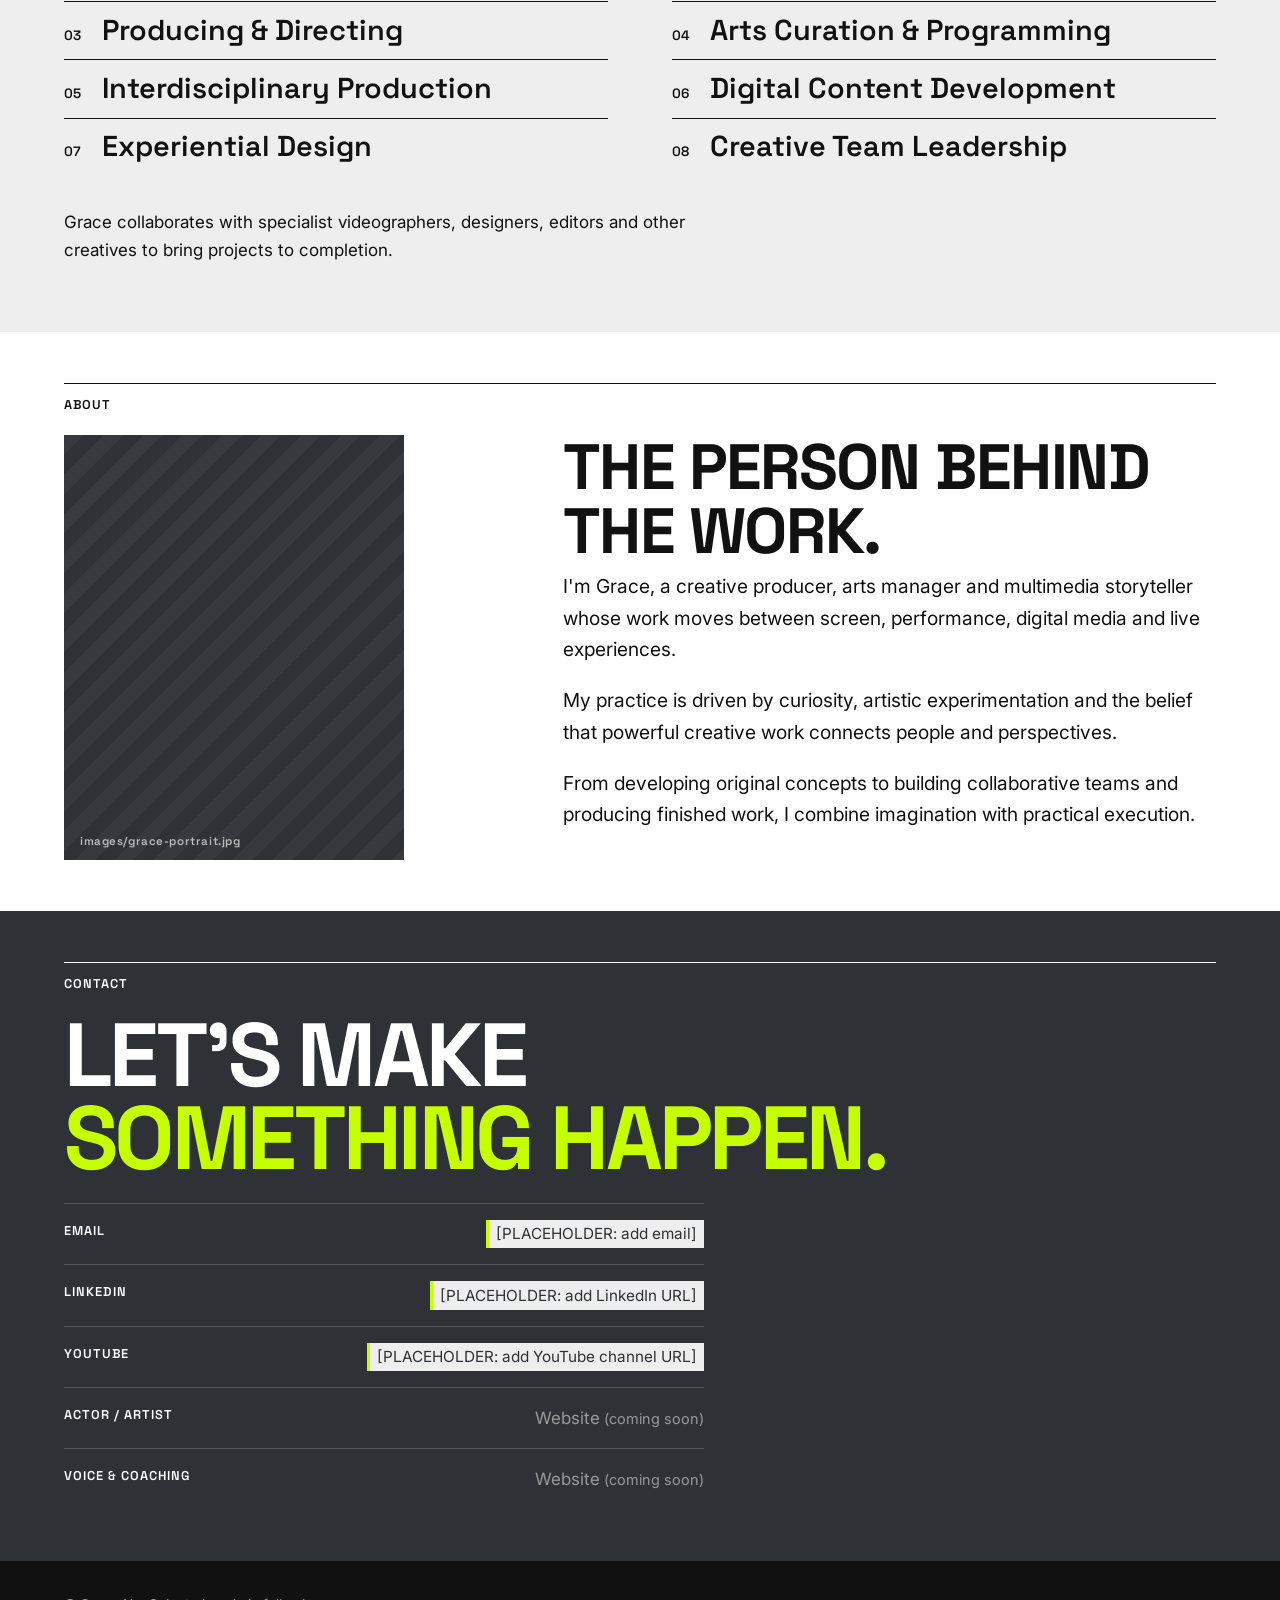
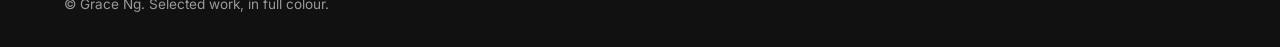
==== commit e7e17375: "Add files via upload" ====
--- a/index.html
+++ b/index.html
@@ -1,15 +1,15 @@
-<!DOCTYPE html><html lang="en"><head><meta charset="utf-8"><meta name="viewport" content="width=device-width,initial-scale=1"><title>Grace Ng — Creative Producer · Arts Manager · Multimedia Storyteller</title><meta name="description" content="Portfolio of Grace Ng, a Malaysian creative producer, arts manager and multimedia storyteller."><link rel="preconnect" href="https://fonts.googleapis.com"><link rel="preconnect" href="https://fonts.gstatic.com" crossorigin><link href="https://fonts.googleapis.com/css2?family=Inter:wght@400;500;600&family=Space+Grotesk:wght@500;600;700&display=swap" rel="stylesheet"><link rel="stylesheet" href="style.css"></head><body><a class="skip" href="#main">Skip to content</a><header class="site-header"><div class="wrap"><a class="brand" href="index.html#top">Grace Ng</a><button class="menu-btn" aria-expanded="false" aria-controls="nav">Menu</button><ul class="nav" id="nav"><li><a href="index.html#work">Work</a></li><li><a href="index.html#original-content">Original Content</a></li><li><a href="index.html#about">About</a></li><li><a href="index.html#contact">Contact</a></li></ul></div></header><main id="main"><div id="top"></div>
-<section class="hero dark"><div class="wrap"><div class="wordmark">GRACE NG</div><div class="title label">Creative Producer · Arts Manager · Multimedia Storyteller</div>
+<!DOCTYPE html><html lang="en"><head><meta charset="utf-8"><meta name="viewport" content="width=device-width,initial-scale=1"><title>Grace Ng — Creative Producer, Arts Manager and Multimedia Storyteller</title><meta name="description" content="Portfolio of Grace Ng, a Malaysian creative producer, arts manager and multimedia storyteller."><link rel="preconnect" href="https://fonts.googleapis.com"><link rel="preconnect" href="https://fonts.gstatic.com" crossorigin><link href="https://fonts.googleapis.com/css2?family=Inter:wght@400;500;600&family=Space+Grotesk:wght@500;600;700&display=swap" rel="stylesheet"><link rel="stylesheet" href="style.css"></head><body><a class="skip" href="#main">Skip to content</a><header class="site-header"><div class="wrap"><a class="brand" href="index.html#top">Grace Ng</a><button class="menu-btn" aria-expanded="false" aria-controls="nav">Menu</button><ul class="nav" id="nav"><li><a href="index.html#work">Work</a></li><li><a href="index.html#original-content">Original Content</a></li><li><a href="index.html#about">About</a></li><li><a href="index.html#contact">Contact</a></li></ul></div></header><main id="main"><div id="top"></div>
+<section class="hero dark"><div class="wrap"><div class="wordmark">GRACE NG</div><div class="title label">Creative Producer, Arts Manager and Multimedia Storyteller</div>
 <h1>FROM IDEAS<br><span class="lime">TO IMPACT.</span></h1><p class="tag">Original concepts. Bold storytelling. Creative experiences.</p>
 <p class="intro">I develop original stories and creative experiences across film, digital media, performance and culture, bringing together ideas, people and disciplines to make meaningful work happen.</p>
 <div class="btns"><a class="btn primary" href="#work">Explore My Work</a><a class="btn" href="#contact">Get in Touch</a></div></div></section>
-<section id="work"><div class="wrap"><div class="sec-head"><span class="num">01</span><span class="label">Work</span></div><h2 class="sec-title">SELECTED WORK</h2><p class="sec-sub">An unconventional body of work.</p><div class="work-grid"><a class="card c1 reveal" href="projects/the-weekend-artist.html"><div class="media r-45" data-file="images/weekend-artist-waves-poster.jpg" ><img src="images/weekend-artist-waves-poster.jpg" alt="Promotional poster: Let the Waves Carry Us" loading="lazy" onerror="this.remove()"></div><div class="meta"><span class="pnum">01</span><span class="label">2026</span></div><h3>The Weekend Artist</h3><p class="cat">Original Creative Initiative / Experience Design</p><p class="role">Co-Founder · Creative Director · Experience Designer · Lead Facilitator</p></a><a class="card c2 reveal" href="projects/urbanscapes-2018.html"><div class="media r-45" data-file="images/urbanscapes-overpass-performance.jpg" ><img src="images/urbanscapes-overpass-performance.jpg" alt="Site-specific performance beneath the overpass" loading="lazy" onerror="this.remove()"></div><div class="meta"><span class="pnum">02</span><span class="label">2018</span></div><h3>Urbanscapes 2018</h3><p class="cat">Arts Curation / Festival Programming</p><p class="role">Arts Curator & Programme Manager</p></a><a class="card c3 reveal" href="projects/voice-guild-malaysia.html"><div class="media r-169" data-file="images/voice-guild-storyboard.jpg" ><img src="images/voice-guild-storyboard.jpg" alt="Hand-drawn storyboard sheet" loading="lazy" onerror="this.remove()"></div><div class="meta"><span class="pnum">03</span><span class="label">[Year TBC]</span></div><h3>Voice Guild Malaysia</h3><p class="cat">Video Production / Directing</p><p class="role">Producer · Director · Scriptwriter · Storyboard Artist</p></a><a class="card c4 reveal" href="projects/cube-ntv7.html"><div class="media r-43" data-file="images/cube-thumb-crop.jpg" style="background-image:none"><div class="cube-thumb"><span class="word">CUBE</span><div class="clip" data-file="images/cube-thumb-crop.jpg"><img src="images/cube-thumb-crop.jpg" alt="Cropped extract from The Star archival article about Cube, 2010" loading="lazy" onerror="this.remove()"></div></div></div><div class="meta"><span class="pnum">04</span><span class="label">2010</span></div><h3>Cube / Ntv7</h3><p class="cat">Television / Original Content Development</p><p class="role">Original Concept Creator · Co-Host</p></a><a class="card c5 reveal" href="projects/urban-decay-vice-after-dark.html"><div class="media r-43" data-file="images/urban-decay-no-tell-motel.jpg" ><img src="images/urban-decay-no-tell-motel.jpg" alt="Orange No-Tell Motel installation at the Urban Decay VICE After Dark activation" loading="lazy" onerror="this.remove()"></div><div class="meta"><span class="pnum">05</span><span class="label">[Year TBC]</span></div><h3>Urban Decay: VICE After Dark</h3><p class="cat">Branded Experience / Immersive Theatre</p><p class="role">Concept Development · Narrative Development · Performer and Costume Sourcing</p></a><a class="card c6 reveal" href="projects/annihilation-rexperience-the-otherworld.html"><div class="media r-169" data-file="images/annihilation-mocap-forest.jpg" ><img src="images/annihilation-mocap-forest.jpg" alt="Motion-capture visual of a large human figure against a forest" loading="lazy" onerror="this.remove()"></div><div class="meta"><span class="pnum">06</span><span class="label">2023–2024</span></div><h3>Annihilation / REXPERIENCE: The Otherworld</h3><p class="cat">Motion Capture / Interdisciplinary Performance</p><p class="role">Project Pioneer · Choreographer · Dance Team Lead · Performer</p></a></div></div></section>
-<section id="original-content" class="dark"><div class="wrap"><div class="sec-head"><span class="num">02</span><span class="label">Original Content</span></div><h2 class="sec-title">ORIGINAL CONTENT &amp; DIGITAL STORYTELLING</h2><p class="sec-sub">Stories for the screen, from personal documentaries to social-first storytelling.</p>
-<h3 class="sub-title">Long-form / YouTube</h3><div class="long-grid"><a class="vid reveal" href="https://youtu.be/wzgdyG1M5Pg" target="_blank" rel="noopener"><div class="media r-169" data-file="images/longform-actors-journey.jpg" ><img src="images/longform-actors-journey.jpg" alt="Thumbnail for the YouTube video: An Actor&#x27;s Journey — Learning Cantonese and Shaving My Head for a Film" loading="lazy" onerror="this.remove()"></div><h4>An Actor's Journey — Learning Cantonese and Shaving My Head for a Film</h4><span class="link-line">Watch on YouTube</span></a><a class="vid reveal" href="https://youtu.be/zSMj9Q-1QiI" target="_blank" rel="noopener"><div class="media r-169" data-file="images/longform-ipoh-by-train.jpg" ><img src="images/longform-ipoh-by-train.jpg" alt="Thumbnail for the YouTube video: Ipoh by Train — The Perfect Solo Weekend Escape" loading="lazy" onerror="this.remove()"></div><h4>Ipoh by Train — The Perfect Solo Weekend Escape</h4><span class="link-line">Watch on YouTube</span></a></div>
+<section id="work" class="work"><div class="wrap"><h2 class="sec-title">SELECTED WORK</h2><p class="sec-sub">An unconventional body of work.</p></div><article class="proj p1"><div class="wrap collage"><div class="pt"><span class="pnum">01</span><h3>The Weekend Artist</h3><p class="prole">Co-Founder · Creative Director · Experience Designer · Lead Facilitator · 2026</p><p>The Weekend Artist is a multidisciplinary creative experience designed to bring people together through movement, drawing, play and artistic exploration. Rooted in embodiment and community, it creates space for connection, expression and collaboration.</p><a class="case" href="projects/the-weekend-artist.html">Full case study</a></div><div class="media i1" data-file="images/weekend-artist-waves-poster.jpg" ><img src="images/weekend-artist-waves-poster.jpg" alt="Promotional poster: Let the Waves Carry Us" loading="lazy" onerror="this.remove()"></div><div class="media i2" data-file="images/weekend-artist-rooftop.jpg" ><img src="images/weekend-artist-rooftop.jpg" alt="Rooftop photograph with the handmade Weekend Artist sign" loading="lazy" onerror="this.remove()"></div><div class="media i3" data-file="images/weekend-artist-drawing.jpg" ><img src="images/weekend-artist-drawing.jpg" alt="Overhead photograph of collaborative drawing" loading="lazy" onerror="this.remove()"></div><div class="media i4" data-file="images/weekend-artist-circle.jpg" ><img src="images/weekend-artist-circle.jpg" alt="Participants lying together in a circle" loading="lazy" onerror="this.remove()"></div><div class="media i5" data-file="images/weekend-artist-goddesses-poster.jpg" ><img src="images/weekend-artist-goddesses-poster.jpg" alt="Promotional poster: Real Goddesses Howl at the Moon" loading="lazy" onerror="this.remove()"></div></div></article><article class="proj p2"><div class="wrap collage"><div class="pt"><span class="pnum">02</span><h3>Urbanscapes</h3><p class="prole">Arts Curator & Programme Manager · 2018</p><p>As Curator and Program Manager for the Arts segment at Urbanscapes, I developed a well-rounded multidisciplinary programme designed to challenge, engage and include. We introduced site-specific dance and theatre to the public, created space for environmental and educational content, and featured performances by underprivileged youth, expanding what arts programming could be in a public festival context.</p><a class="case" href="projects/urbanscapes-2018.html">Full case study</a></div><div class="media i1" data-file="images/urbanscapes-overpass-performance.jpg" ><img src="images/urbanscapes-overpass-performance.jpg" alt="Site-specific performance beneath the overpass" loading="lazy" onerror="this.remove()"></div><div class="media i2" data-file="images/urbanscapes-dancers-frames.jpg" ><img src="images/urbanscapes-dancers-frames.jpg" alt="Dancers against colourful geometric plant frames" loading="lazy" onerror="this.remove()"></div><div class="media i3" data-file="images/urbanscapes-audience-rain.jpg" ><img src="images/urbanscapes-audience-rain.jpg" alt="Audience watching in the rain" loading="lazy" onerror="this.remove()"></div><div class="media i4" data-file="images/urbanscapes-stamping.jpg" ><img src="images/urbanscapes-stamping.jpg" alt="Participants stamping artwork" loading="lazy" onerror="this.remove()"></div><div class="media i5" data-file="images/urbanscapes-installation.jpg" ><img src="images/urbanscapes-installation.jpg" alt="Environmental installation" loading="lazy" onerror="this.remove()"></div><div class="media i6" data-file="images/urbanscapes-programme.jpg" ><img src="images/urbanscapes-programme.jpg" alt="Official festival programme" loading="lazy" onerror="this.remove()"></div></div></article><article class="proj p3"><div class="wrap collage"><div class="pt"><span class="pnum">03</span><h3>Voice Guild Malaysia Video</h3><p class="prole">Producer · Director · Scriptwriter · Storyboard Artist</p><p>For Voice Guild Malaysia, I led the creative development of the video from concept to execution: writing the script, creating the storyboard, producing the project and directing the final piece.</p><p class="plinks"><a class="link-line" href="https://www.youtube.com/watch?v=SlmpdMUXcDM" target="_blank" rel="noopener">Watch Video</a></p><a class="case" href="projects/voice-guild-malaysia.html">Full case study</a></div><div class="media i1" data-file="images/voice-guild-animation-still.jpg" ><img src="images/voice-guild-animation-still.jpg" alt="Animation still: a gold microphone against the blue Kuala Lumpur skyline" loading="lazy" onerror="this.remove()"></div><div class="media i2" data-file="images/voice-guild-storyboard.jpg" ><img src="images/voice-guild-storyboard.jpg" alt="Hand-drawn storyboard sheet" loading="lazy" onerror="this.remove()"></div></div></article><article class="proj p4"><div class="wrap collage"><div class="pt"><span class="pnum">04</span><h3>Cube</h3><p class="prole">Original Concept Creator · Co-Host · Ntv7 · 2010</p><p>My experience with Cube reflects my background in hosting, presenting and broadcast media, building confidence in communication, live presence and audience connection.</p><a class="case" href="projects/cube-ntv7.html">Full case study</a></div><div class="media i1" data-file="images/cube-the-star-cube-on-the-tube-2010-10-03.jpg" ><img src="images/cube-the-star-cube-on-the-tube-2010-10-03.jpg" alt="The Star archival article “Cube on the tube”, 3 October 2010" loading="lazy" onerror="this.remove()"></div><div class="media i2" data-file="images/cube-the-star-grace-ng-2010-10-21.jpg" ><img src="images/cube-the-star-grace-ng-2010-10-21.jpg" alt="The Star archival article “Ntv7 talk show co-host Grace Ng”, 21 October 2010" loading="lazy" onerror="this.remove()"></div><div class="media i3" data-file="images/cube-thumb-crop.jpg" style="background-image:none"><div class="cube-thumb"><span class="word">CUBE</span><div class="clip" data-file="images/cube-thumb-crop.jpg"><img src="images/cube-thumb-crop.jpg" alt="Cropped extract from The Star archival article about Cube, 2010" loading="lazy" onerror="this.remove()"></div></div></div></div></article><article class="proj p5"><div class="wrap collage"><div class="pt"><span class="pnum">05</span><h3>Urban Decay: VICE After Dark</h3><p class="prole">Concept · Narrative Development · Performer and Costume Sourcing</p><p>For Urban Decay's Vice activation, I developed the concept and story for the immersive theatre experience, while also sourcing performers and costumes to help shape a bold, interactive brand world.</p><a class="case" href="projects/urban-decay-vice-after-dark.html">Full case study</a></div><div class="media i1" data-file="images/urban-decay-no-tell-motel.jpg" ><img src="images/urban-decay-no-tell-motel.jpg" alt="Orange No-Tell Motel installation" loading="lazy" onerror="this.remove()"></div><div class="media i2" data-file="images/urban-decay-invitation.jpg" ><img src="images/urban-decay-invitation.jpg" alt="Urban Decay VICE After Dark campaign invitation" loading="lazy" onerror="this.remove()"></div><div class="media i3" data-file="images/urban-decay-graffiti.jpg" ><img src="images/urban-decay-graffiti.jpg" alt="Fluorescent graffiti installation" loading="lazy" onerror="this.remove()"></div><div class="media i4" data-file="images/urban-decay-performers.jpg" ><img src="images/urban-decay-performers.jpg" alt="Three performers in costume" loading="lazy" onerror="this.remove()"></div></div></article><article class="proj p6"><div class="wrap collage"><div class="pt"><span class="pnum">06</span><h3>Annihilation / Otherworld</h3><p class="prole">Team Leader · Choreographer · Dancer · REXKL · 2023–2024</p><p>For Annihilation / Otherworld at REXKL, Malaysia's first motion capture dance performance, I played a leading creative and logistical role: testing the mocap suit, collaborating on the opening performance, sourcing dancers, creating choreography, organizing rehearsals and managing schedules and payments.</p><p class="plinks"><a class="link-line" href="https://www.eksentrika.com/malaysia-first-motion-capture-dance-annihilation/" target="_blank" rel="noopener">Eksentrika</a> <a class="link-line" href="https://www.bfm.my/content/podcast/rexperience-the-otherworld-annihilation" target="_blank" rel="noopener">BFM podcast</a></p><a class="case" href="projects/annihilation-rexperience-the-otherworld.html">Full case study</a></div><div class="media i1" data-file="images/annihilation-mocap-forest.jpg" ><img src="images/annihilation-mocap-forest.jpg" alt="Motion-capture visual of a large human figure against a forest" loading="lazy" onerror="this.remove()"></div><div class="media i2" data-file="images/otherworld-promo.jpg" ><img src="images/otherworld-promo.jpg" alt="Promotional artwork for The Otherworld featuring Grace" loading="lazy" onerror="this.remove()"></div></div></article></section>
+<section id="original-content" class="dark"><div class="wrap"><div class="sec-head"><span class="label">Original Content</span></div><h2 class="sec-title">ORIGINAL CONTENT &amp; DIGITAL STORYTELLING</h2><p class="sec-sub">Stories for the screen, from personal documentaries to social-first storytelling.</p>
+<h3 class="sub-title">Long-form / YouTube</h3><div class="long-grid"><a class="vid reveal" href="https://youtu.be/wzgdyG1M5Pg?si=FYGuXKOVfQmkMwlN" target="_blank" rel="noopener"><div class="media r-169" data-file="images/longform-actors-journey.jpg" ><img src="images/longform-actors-journey.jpg" alt="Thumbnail for the YouTube video: An Actor&#x27;s Journey — Learning Cantonese and Shaving My Head for a Film" loading="lazy" onerror="this.remove()"></div><h4>An Actor's Journey — Learning Cantonese and Shaving My Head for a Film</h4><span class="link-line">Watch on YouTube</span></a><a class="vid reveal" href="https://youtu.be/zSMj9Q-1QiI?si=Oxp9pNbJK7Gc8Sd2" target="_blank" rel="noopener"><div class="media r-169" data-file="images/longform-ipoh-by-train.jpg" ><img src="images/longform-ipoh-by-train.jpg" alt="Thumbnail for the YouTube video: Ipoh by Train — The Perfect Solo Weekend Escape" loading="lazy" onerror="this.remove()"></div><h4>Ipoh by Train — The Perfect Solo Weekend Escape</h4><span class="link-line">Watch on YouTube</span></a></div>
 <h3 class="sub-title">Short-form / Instagram &amp; TikTok</h3><div class="short-grid"><figure style="margin:0" class="reveal"><div class="media r-916" data-file="images/short-malaysian-cultural-comedy.jpg" ><img src="images/short-malaysian-cultural-comedy.jpg" alt="Still from short-form video: Malaysian Cultural Comedy" loading="lazy" onerror="this.remove()"></div><div class="stat"><div class="big">60.8K</div><div class="sm">plays · 8,682 likes</div><h4>Malaysian Cultural Comedy</h4></div></figure><figure style="margin:0" class="reveal"><div class="media r-916" data-file="images/short-client-behaviours.jpg" ><img src="images/short-client-behaviours.jpg" alt="Still from short-form video: Client Behaviours Around the World" loading="lazy" onerror="this.remove()"></div><div class="stat"><div class="big">1.5M</div><div class="sm">views · 56.5K likes · 5.1K saves</div><h4>Client Behaviours Around the World</h4></div></figure><figure style="margin:0" class="reveal"><div class="media r-916" data-file="images/short-singapore.jpg" ><img src="images/short-singapore.jpg" alt="Still from short-form video: Unique Things to Do in Singapore" loading="lazy" onerror="this.remove()"></div><div class="stat"><div class="big">228K</div><div class="sm">views · 7.9K shares · 4.6K saves</div><h4>Unique Things to Do in Singapore</h4></div></figure></div>
 <p class="note">Engagement figures come from archived screenshots and are not live statistics.</p></div></section>
-<section id="expertise" class="soft"><div class="wrap"><div class="sec-head"><span class="num">03</span><span class="label">Expertise</span></div><h2 class="sec-title">THINK. SHAPE. MAKE.</h2><ul class="skills"><li><span class="n">01</span>Creative Concept Development</li><li><span class="n">02</span>Scriptwriting & Storytelling</li><li><span class="n">03</span>Producing & Directing</li><li><span class="n">04</span>Arts Curation & Programming</li><li><span class="n">05</span>Interdisciplinary Production</li><li><span class="n">06</span>Digital Content Development</li><li><span class="n">07</span>Experiential Design</li><li><span class="n">08</span>Creative Team Leadership</li></ul><p style="margin-top:2rem">Grace collaborates with specialist videographers, designers, editors and other creatives to bring projects to completion.</p></div></section>
-<section id="about"><div class="wrap"><div class="sec-head"><span class="num">04</span><span class="label">About</span></div><div class="about"><div><div class="media r-45" data-file="images/grace-portrait.jpg" ><img src="images/grace-portrait.jpg" alt="Portrait of Grace Ng" loading="lazy" onerror="this.remove()"></div></div><div><h2 class="sec-title">THE PERSON BEHIND THE WORK.</h2>
+<section id="expertise" class="soft"><div class="wrap"><div class="sec-head"><span class="label">Expertise</span></div><h2 class="sec-title">THINK. SHAPE. MAKE.</h2><ul class="skills"><li><span class="n">01</span>Creative Concept Development</li><li><span class="n">02</span>Scriptwriting & Storytelling</li><li><span class="n">03</span>Producing & Directing</li><li><span class="n">04</span>Arts Curation & Programming</li><li><span class="n">05</span>Interdisciplinary Production</li><li><span class="n">06</span>Digital Content Development</li><li><span class="n">07</span>Experiential Design</li><li><span class="n">08</span>Creative Team Leadership</li></ul><p style="margin-top:2rem">Grace collaborates with specialist videographers, designers, editors and other creatives to bring projects to completion.</p></div></section>
+<section id="about"><div class="wrap"><div class="sec-head"><span class="label">About</span></div><div class="about"><div><div class="media r-45" data-file="images/grace-portrait.jpg" ><img src="images/grace-portrait.jpg" alt="Portrait of Grace Ng" loading="lazy" onerror="this.remove()"></div></div><div><h2 class="sec-title">THE PERSON BEHIND THE WORK.</h2>
 <p>I'm Grace, a creative producer, arts manager and multimedia storyteller whose work moves between screen, performance, digital media and live experiences.</p><p>My practice is driven by curiosity, artistic experimentation and the belief that powerful creative work connects people and perspectives.</p><p>From developing original concepts to building collaborative teams and producing finished work, I combine imagination with practical execution.</p></div></div></div></section>
-<section id="contact" class="contact graphite"><div class="wrap"><div class="sec-head"><span class="num lime">05</span><span class="label">Contact</span></div><h2>LET'S MAKE<br><span class="lime">SOMETHING HAPPEN.</span></h2>
+<section id="contact" class="contact graphite"><div class="wrap"><div class="sec-head"><span class="label">Contact</span></div><h2>LET'S MAKE<br><span class="lime">SOMETHING HAPPEN.</span></h2>
 <ul class="contact-list"><li><span class="label">Email</span><span class="placeholder">[PLACEHOLDER: add email]</span></li><li><span class="label">LinkedIn</span><span class="placeholder">[PLACEHOLDER: add LinkedIn URL]</span></li><li><span class="label">YouTube</span><span class="placeholder">[PLACEHOLDER: add YouTube channel URL]</span></li><li><span class="label">Actor / Artist</span><span class="disabled" aria-disabled="true">Website</span></li><li><span class="label">Voice &amp; Coaching</span><span class="disabled" aria-disabled="true">Website</span></li></ul></div></section></main><footer class="site-footer"><div class="wrap">© Grace Ng. Selected work, in full colour.</div></footer><script src="script.js"></script></body></html>
--- a/style.css
+++ b/style.css
@@ -159,3 +159,50 @@
   *,*::before,*::after{transition:none!important;animation:none!important}
   .reveal{opacity:1;transform:none}
 }
+
+/* ===== v3: compressed layout + collage Selected Work ===== */
+section{padding:clamp(2rem,4vw,3.5rem) 0}
+.hero{min-height:0;padding:clamp(2.5rem,5vw,4rem) 0}
+.hero .title{font-size:clamp(1rem,2vw,1.4rem);text-transform:none;letter-spacing:0;font-weight:500;margin-bottom:1.5rem}
+.hero h1{font-size:clamp(3rem,10vw,8.5rem)}
+.hero .tag{margin:1.5rem 0 .75rem}
+.btns{margin-top:1.25rem}
+.sec-head{margin-bottom:1.25rem;padding-top:.6rem}
+.sec-title{font-size:clamp(2rem,5vw,4rem);margin-bottom:.5rem}
+.sec-sub{margin-bottom:1.5rem}
+.work{padding-bottom:0}
+.proj{border-top:1px solid var(--graphite);padding:clamp(1.75rem,3.5vw,3rem) 0}
+.proj:last-child{border-bottom:1px solid var(--graphite)}
+.collage{display:grid;grid-template-columns:repeat(12,1fr);gap:1rem;align-items:start}
+.collage .media{width:100%}
+.pt .pnum{display:inline-block;font-family:var(--display);font-weight:700;font-size:1.6rem;background:var(--lime);padding:0 .3em;margin-bottom:.75rem;line-height:1.2}
+.pt h3{font-size:clamp(1.6rem,3vw,2.6rem);margin-bottom:.5rem;line-height:1}
+.pt .prole{font-size:.8rem;font-family:var(--display);font-weight:600;color:var(--graphite);margin-bottom:.6rem}
+.pt p{font-size:.98rem;line-height:1.55}
+.plinks{display:flex;gap:1rem;flex-wrap:wrap}
+.case{font-family:var(--display);font-weight:600;font-size:.85rem;color:var(--graphite);text-decoration:none;border-bottom:1px solid var(--graphite)}
+.case:hover{border-color:var(--lime);background:var(--lime);color:var(--black)}
+.media:hover img{transform:scale(1.04)}
+.i1,.i2,.i3,.i4,.i5,.i6{align-self:start}
+/* 01 Weekend Artist */
+.p1 .pt{grid-column:1/6;grid-row:1}.p1 .i1{grid-column:6/10;grid-row:1/4;aspect-ratio:4/5}.p1 .i2{grid-column:10/13;grid-row:1;aspect-ratio:4/3}.p1 .i5{grid-column:10/13;grid-row:2/4;aspect-ratio:4/5}.p1 .i3{grid-column:1/4;grid-row:2/4;aspect-ratio:3/2;margin-top:1.5rem}.p1 .i4{grid-column:4/6;grid-row:2/4;aspect-ratio:1/1;margin-top:3rem}
+/* 02 Urbanscapes */
+.p2 .i1{grid-column:1/8;grid-row:1;aspect-ratio:3/2}.p2 .pt{grid-column:9/13;grid-row:1;align-self:end}.p2 .i2{grid-column:1/4;grid-row:2;aspect-ratio:4/5}.p2 .i3{grid-column:4/9;grid-row:2;aspect-ratio:3/2;margin-top:2rem}.p2 .i5{grid-column:9/13;grid-row:2;aspect-ratio:4/3}.p2 .i4{grid-column:2/5;grid-row:3;aspect-ratio:1/1}.p2 .i6{grid-column:9/12;grid-row:3;aspect-ratio:4/3;margin-top:-1.5rem}
+/* 03 Voice Guild */
+.p3 .pt{grid-column:1/5;grid-row:1}.p3 .i1{grid-column:5/13;grid-row:1/3;aspect-ratio:16/9}.p3 .i2{grid-column:2/5;grid-row:2;aspect-ratio:3/2;margin-top:1rem}
+/* 04 Cube archival spread */
+.p4 .pt{grid-column:1/5;grid-row:1}.p4 .i1{grid-column:5/9;grid-row:1/3;aspect-ratio:4/5}.p4 .i2{grid-column:9/13;grid-row:1/3;aspect-ratio:4/5;margin-top:2.5rem}.p4 .i3{grid-column:1/5;grid-row:2;aspect-ratio:4/3;margin-top:1rem}
+.p4 .i1 img,.p4 .i2 img{object-position:top}
+/* 05 Urban Decay */
+.p5 .i1{grid-column:1/7;grid-row:1/3;aspect-ratio:4/3}.p5 .pt{grid-column:8/13;grid-row:1}.p5 .i2{grid-column:8/10;grid-row:2;aspect-ratio:4/5}.p5 .i3{grid-column:10/13;grid-row:2;aspect-ratio:1/1;margin-top:2rem}.p5 .i4{grid-column:3/8;grid-row:3;aspect-ratio:3/2;margin-top:-1rem}
+/* 06 Annihilation */
+.p6 .i1{grid-column:1/10;grid-row:1/3;aspect-ratio:16/9}.p6 .pt{grid-column:10/13;grid-row:1}.p6 .i2{grid-column:10/13;grid-row:2;aspect-ratio:4/5;margin-top:1rem}
+@media(max-width:860px){.collage{display:flex;flex-direction:column;gap:1rem}.collage .media{margin:0!important}.collage .pt{order:-1}}
+/* compress remaining sections */
+.short-grid{max-width:820px;gap:1.25rem}
+.stat .big{font-size:clamp(1.8rem,4vw,2.8rem)}
+.sub-title{margin:1.75rem 0 1rem}
+.skills li{padding:.8rem 0}
+.about{gap:2rem}.about .media{max-width:340px}
+.contact h2{font-size:clamp(2.5rem,7vw,6rem);margin-bottom:1.5rem}
+.note{margin-top:1.25rem}
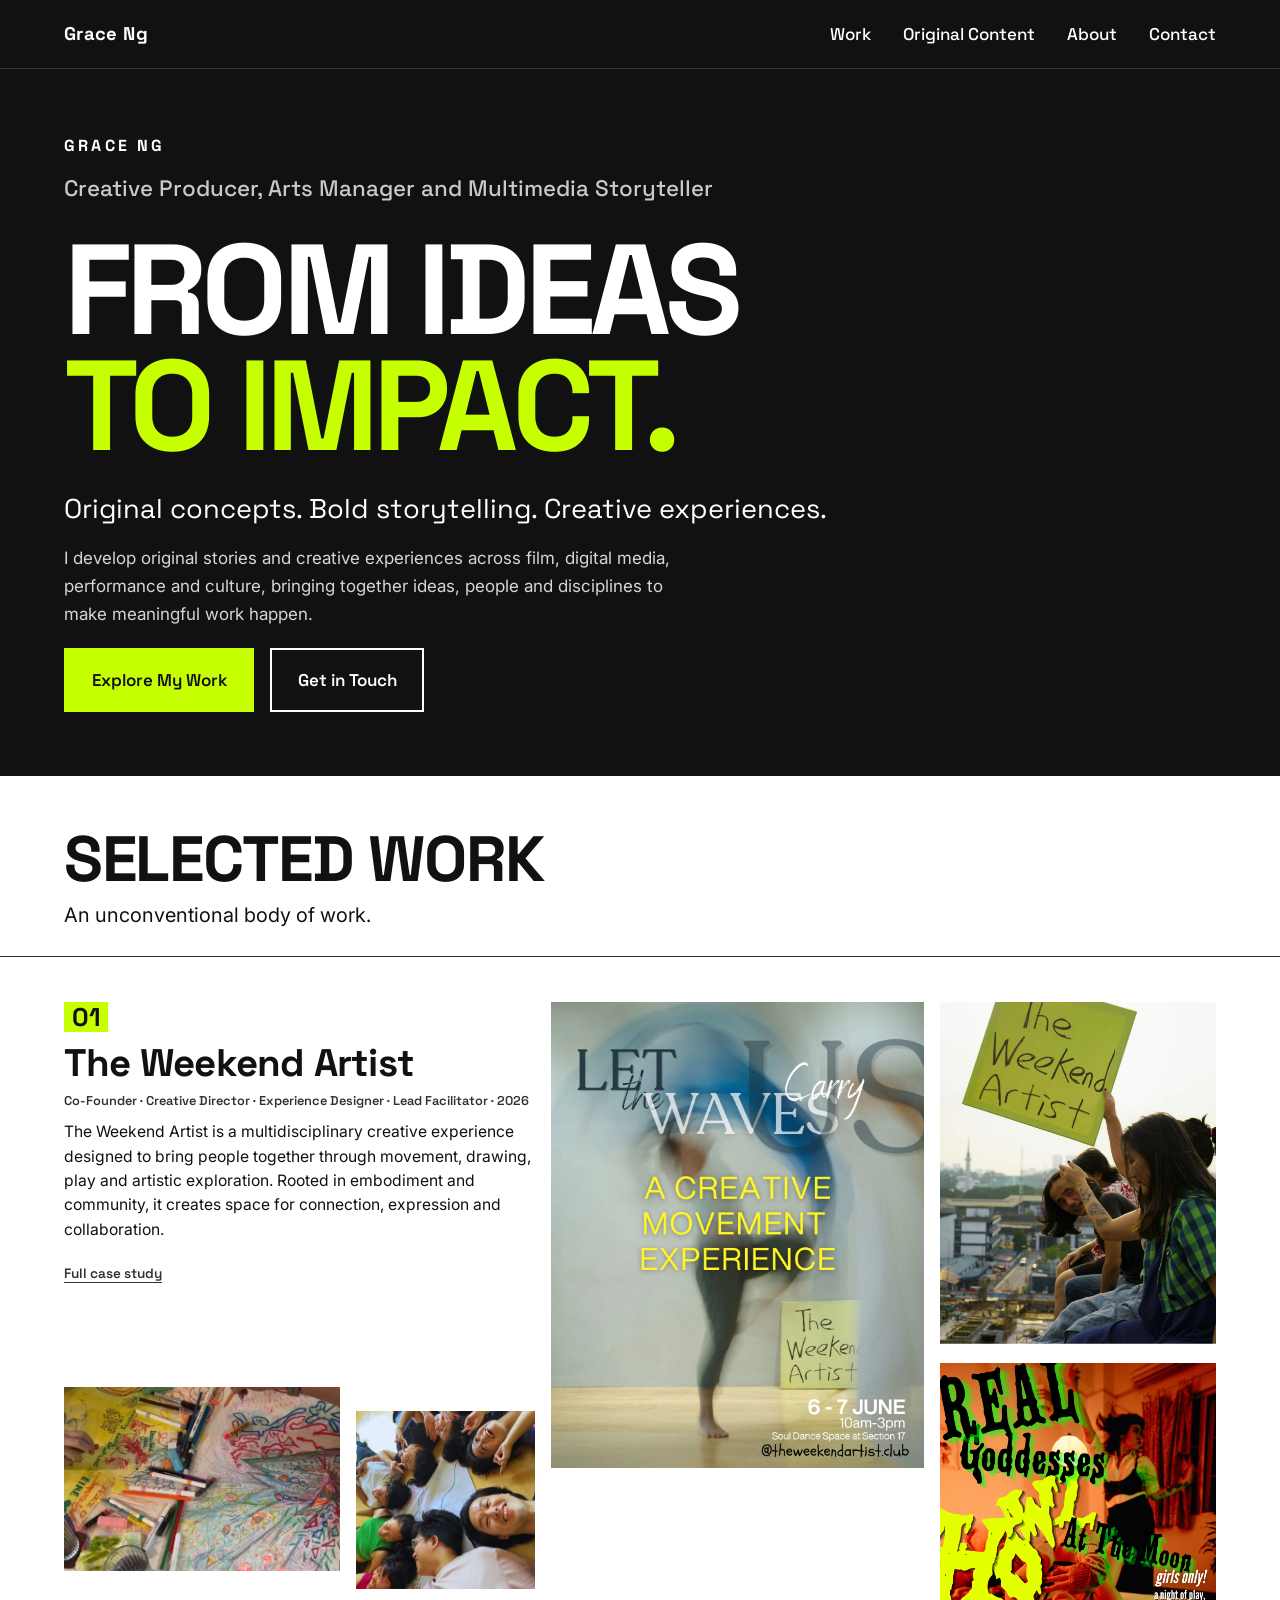
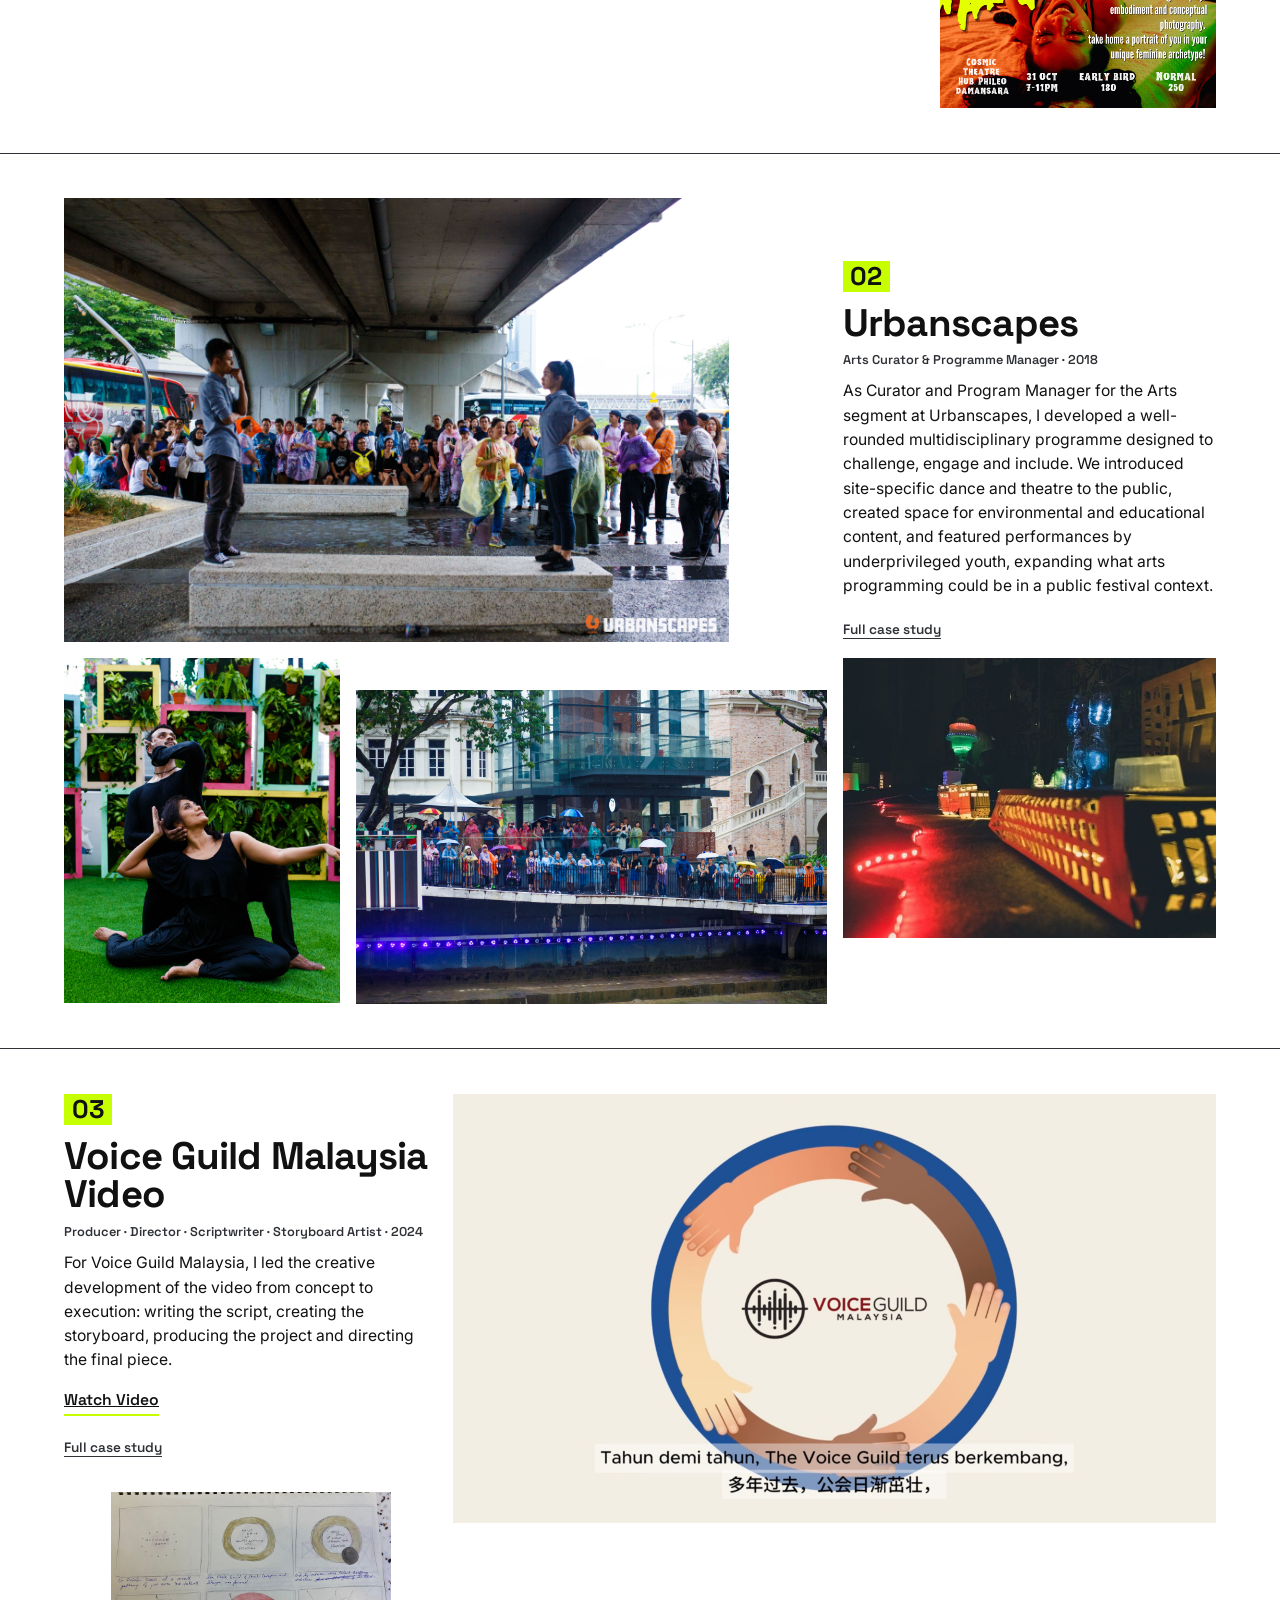
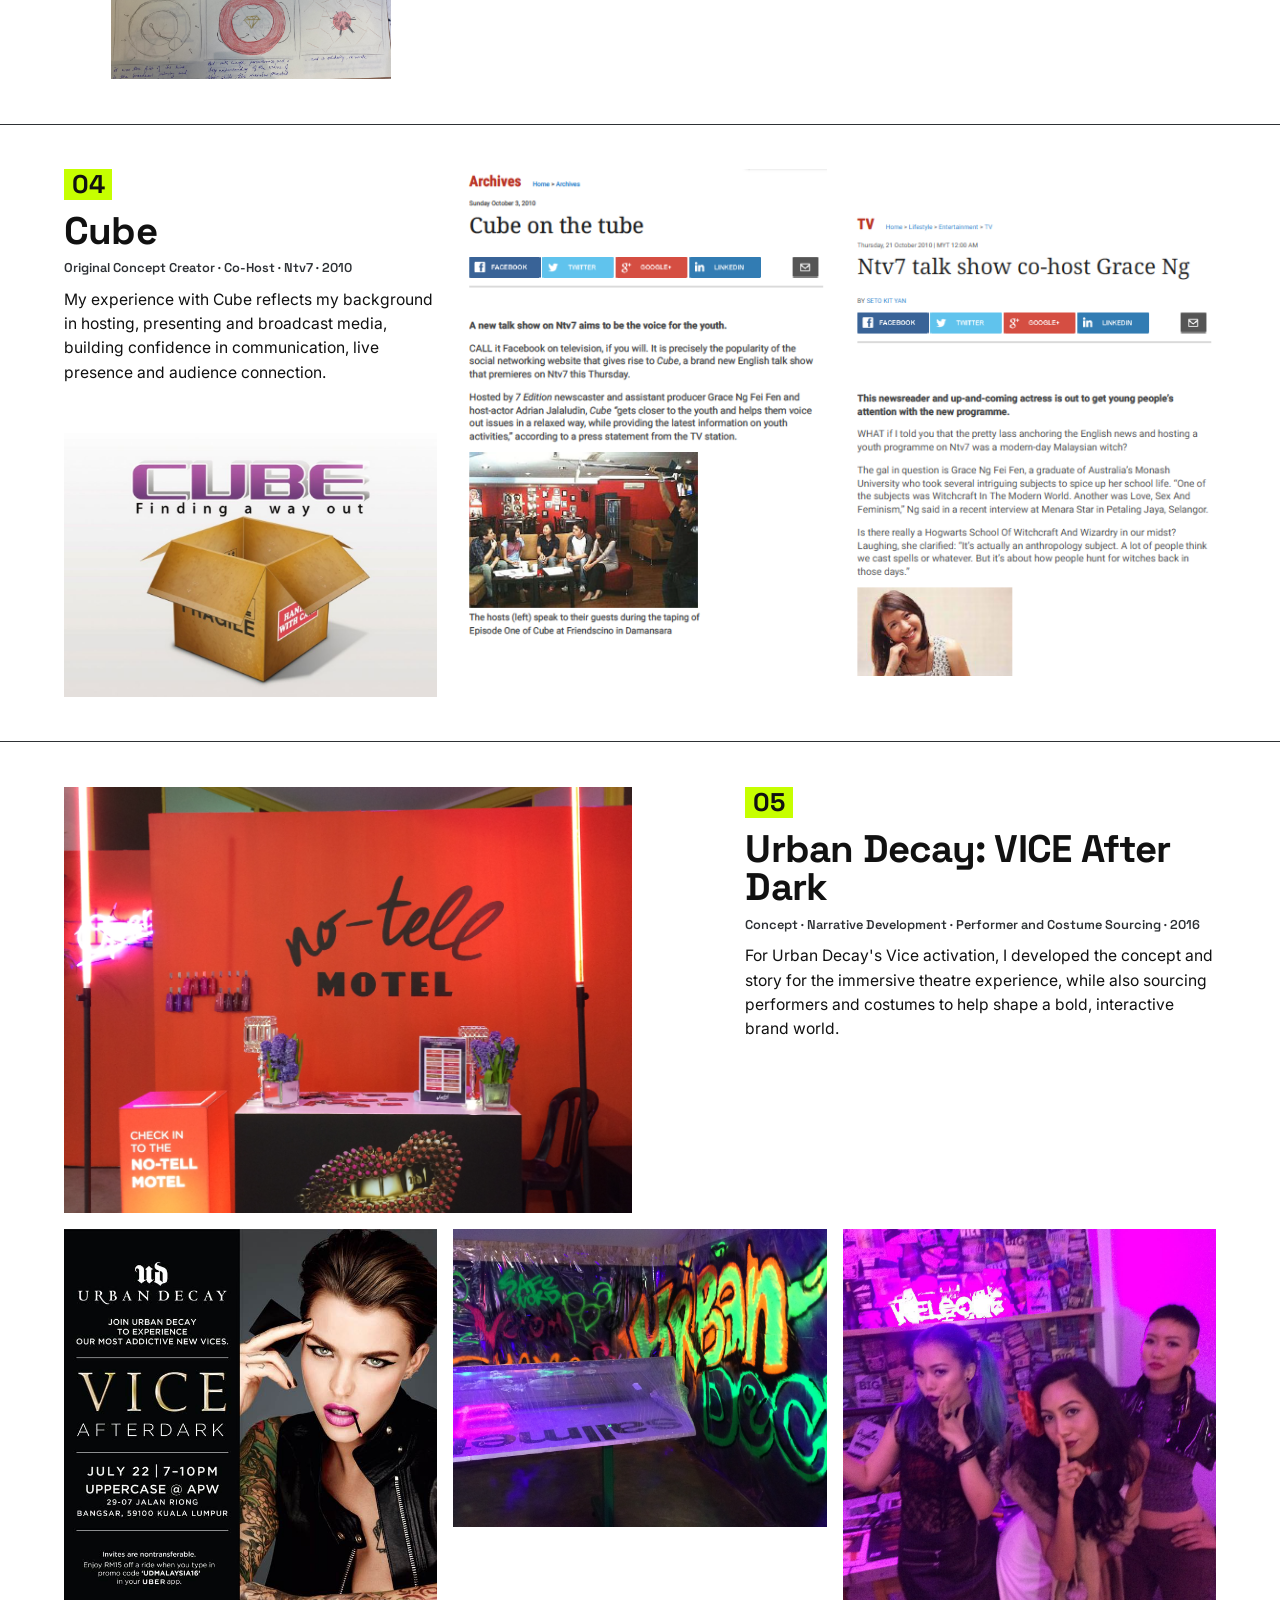
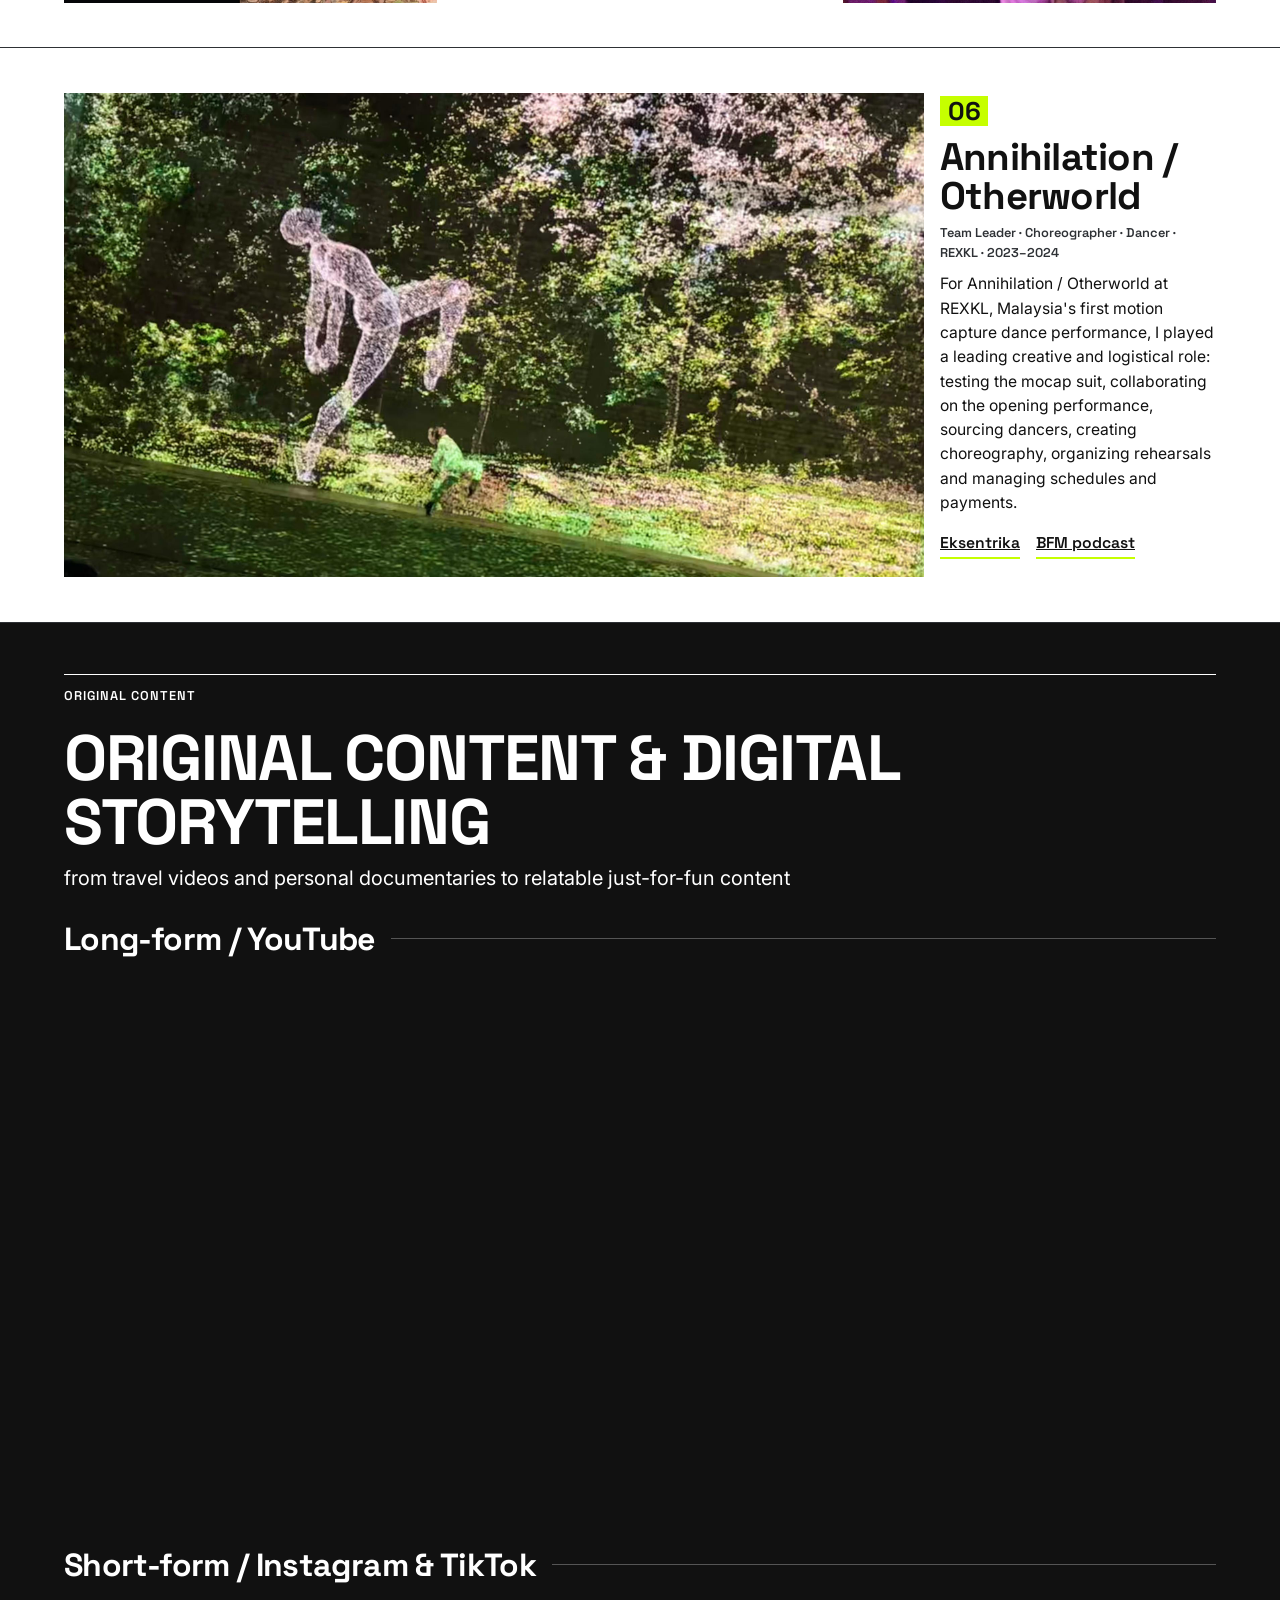
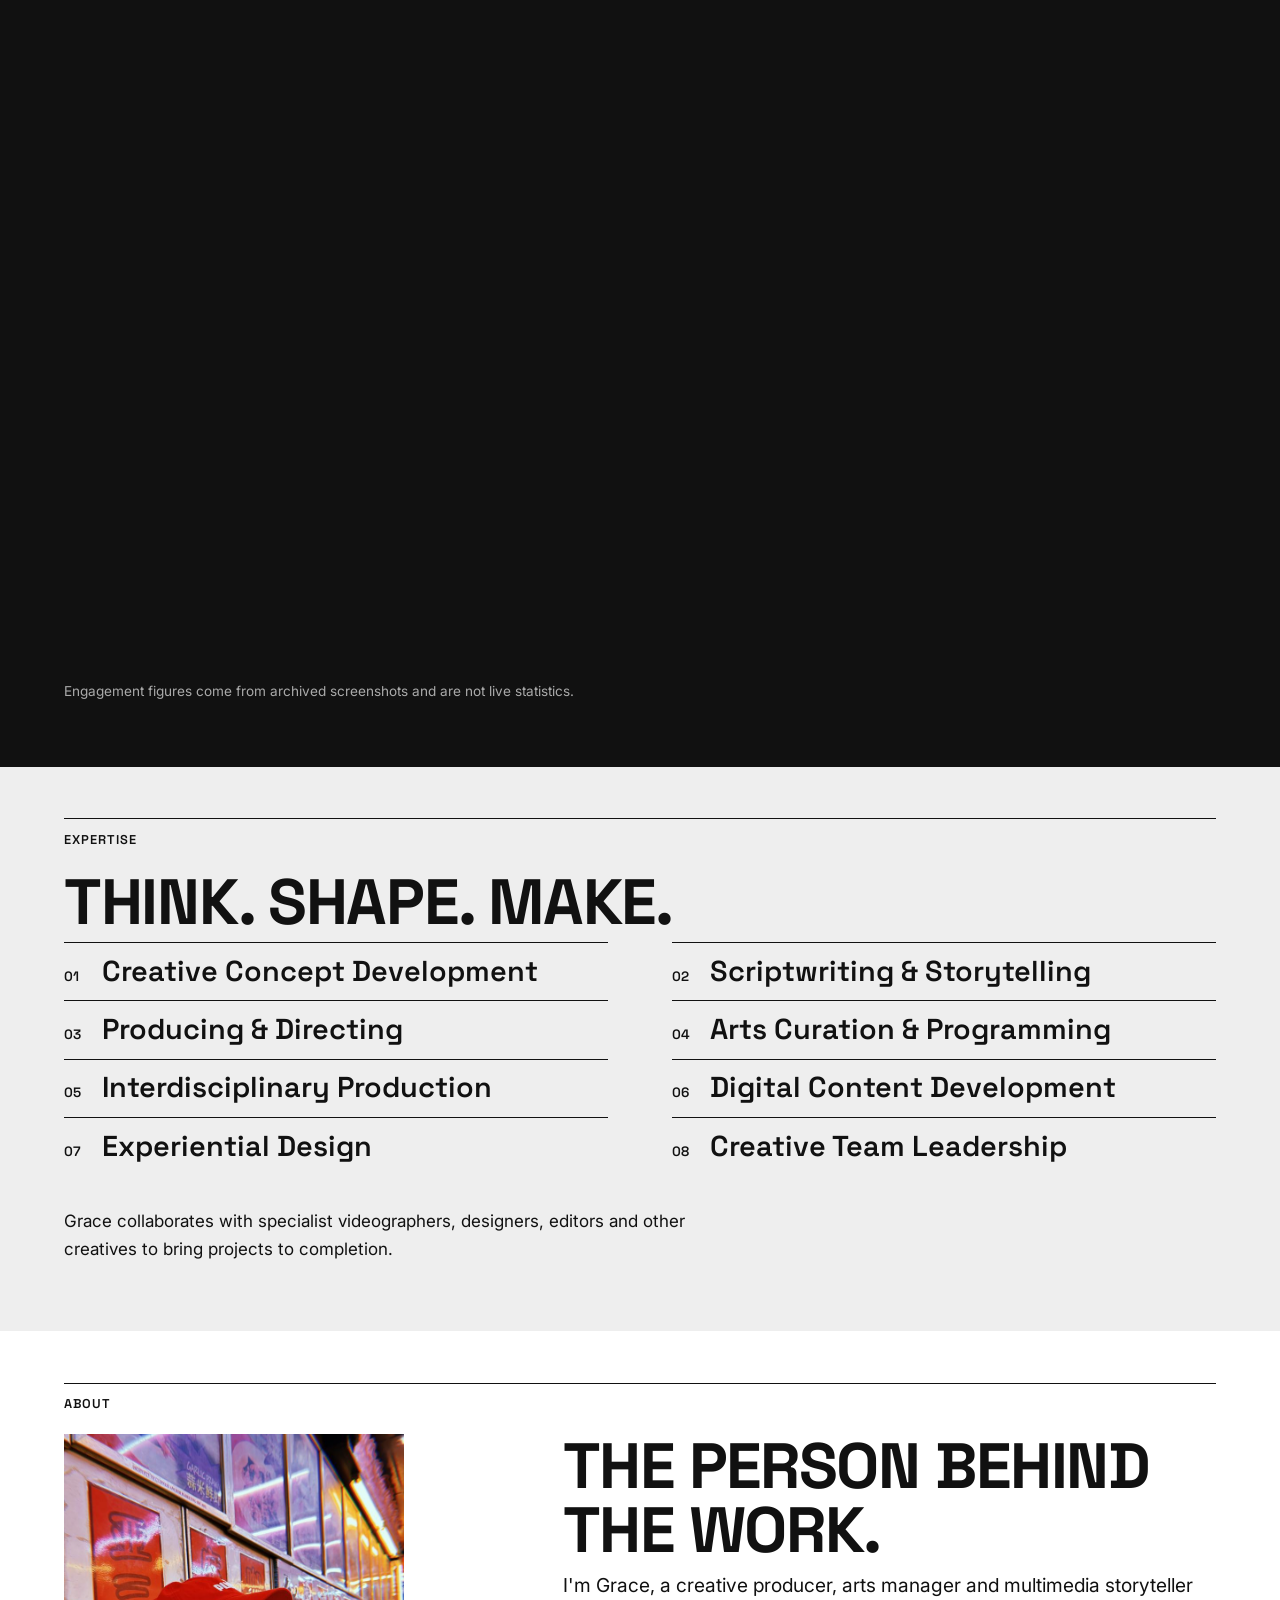
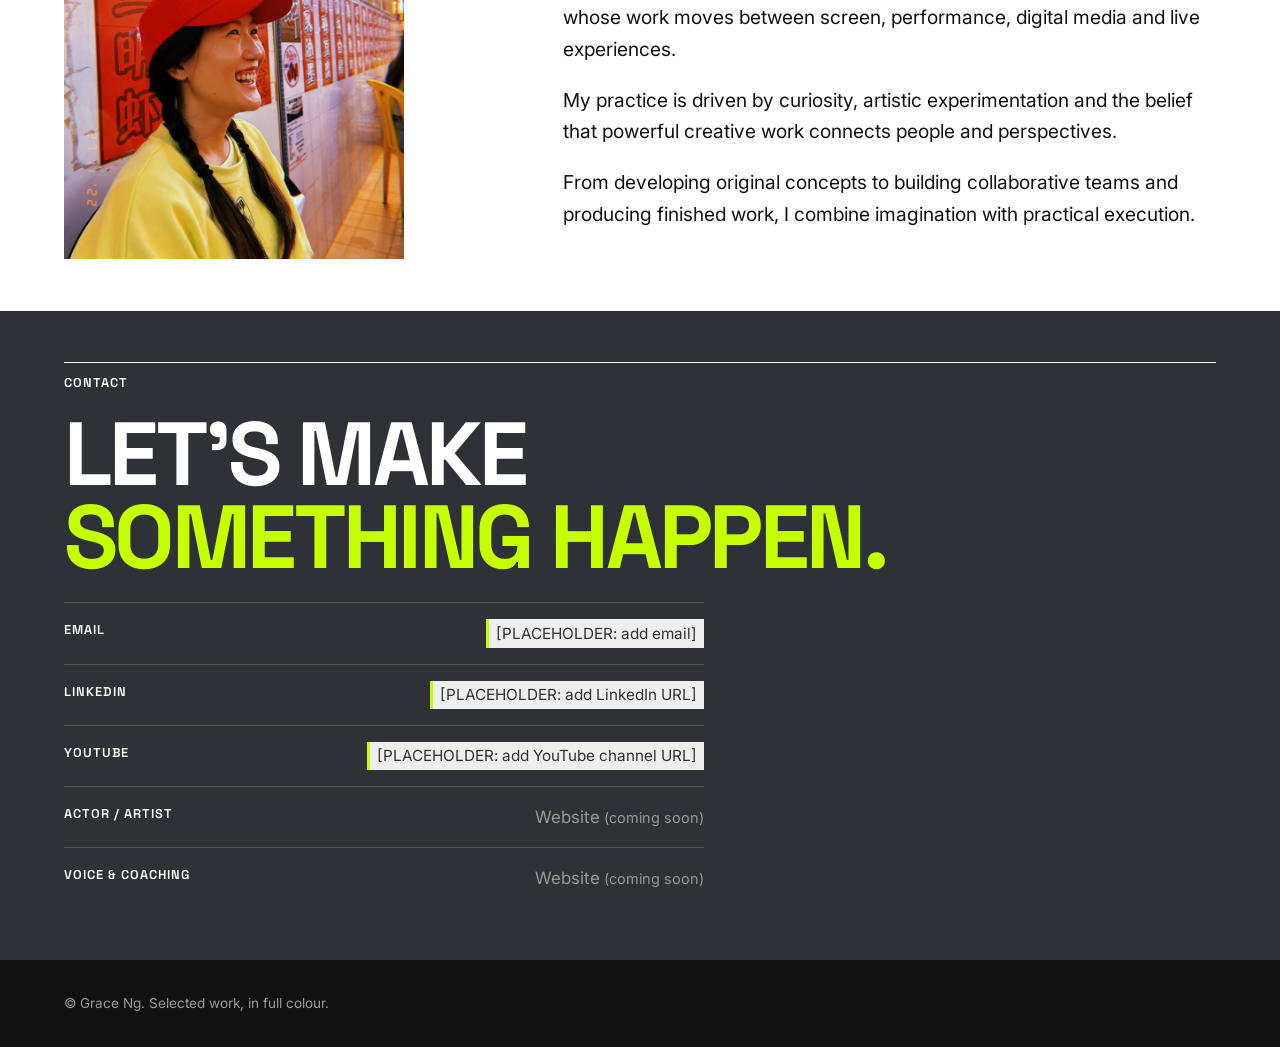
==== commit 77bf28db: "Add files via upload" ====
--- a/index.html
+++ b/index.html
@@ -1,15 +1,15 @@
-<!DOCTYPE html><html lang="en"><head><meta charset="utf-8"><meta name="viewport" content="width=device-width,initial-scale=1"><title>Grace Ng — Creative Producer, Arts Manager and Multimedia Storyteller</title><meta name="description" content="Portfolio of Grace Ng, a Malaysian creative producer, arts manager and multimedia storyteller."><link rel="preconnect" href="https://fonts.googleapis.com"><link rel="preconnect" href="https://fonts.gstatic.com" crossorigin><link href="https://fonts.googleapis.com/css2?family=Inter:wght@400;500;600&family=Space+Grotesk:wght@500;600;700&display=swap" rel="stylesheet"><link rel="stylesheet" href="style.css"></head><body><a class="skip" href="#main">Skip to content</a><header class="site-header"><div class="wrap"><a class="brand" href="index.html#top">Grace Ng</a><button class="menu-btn" aria-expanded="false" aria-controls="nav">Menu</button><ul class="nav" id="nav"><li><a href="index.html#work">Work</a></li><li><a href="index.html#original-content">Original Content</a></li><li><a href="index.html#about">About</a></li><li><a href="index.html#contact">Contact</a></li></ul></div></header><main id="main"><div id="top"></div>
+<!DOCTYPE html><html lang="en"><head><meta charset="utf-8"><meta name="viewport" content="width=device-width,initial-scale=1"><title>Grace Ng — Creative Producer, Arts Manager and Multimedia Storyteller</title><meta name="description" content="Portfolio of Grace Ng, a Malaysian creative producer, arts manager and multimedia storyteller."><link rel="preconnect" href="https://fonts.googleapis.com"><link rel="preconnect" href="https://fonts.gstatic.com" crossorigin><link href="https://fonts.googleapis.com/css2?family=Inter:wght@400;500;600&family=Space+Grotesk:wght@500;600;700&display=swap" rel="stylesheet"><link rel="stylesheet" href="style.css"><script>function imgFB(i){var e=['jpeg','JPG','JPEG','png','PNG','webp'],t=+(i.dataset.t||0);if(t<e.length){i.dataset.t=t+1;i.src=i.src.replace(/\.[^.\/?]+$/,'.'+e[t]);}else{i.remove();}}</script></head><body><a class="skip" href="#main">Skip to content</a><header class="site-header"><div class="wrap"><a class="brand" href="index.html#top">Grace Ng</a><button class="menu-btn" aria-expanded="false" aria-controls="nav">Menu</button><ul class="nav" id="nav"><li><a href="index.html#work">Work</a></li><li><a href="index.html#original-content">Original Content</a></li><li><a href="index.html#about">About</a></li><li><a href="index.html#contact">Contact</a></li></ul></div></header><main id="main"><div id="top"></div>
 <section class="hero dark"><div class="wrap"><div class="wordmark">GRACE NG</div><div class="title label">Creative Producer, Arts Manager and Multimedia Storyteller</div>
 <h1>FROM IDEAS<br><span class="lime">TO IMPACT.</span></h1><p class="tag">Original concepts. Bold storytelling. Creative experiences.</p>
 <p class="intro">I develop original stories and creative experiences across film, digital media, performance and culture, bringing together ideas, people and disciplines to make meaningful work happen.</p>
 <div class="btns"><a class="btn primary" href="#work">Explore My Work</a><a class="btn" href="#contact">Get in Touch</a></div></div></section>
-<section id="work" class="work"><div class="wrap"><h2 class="sec-title">SELECTED WORK</h2><p class="sec-sub">An unconventional body of work.</p></div><article class="proj p1"><div class="wrap collage"><div class="pt"><span class="pnum">01</span><h3>The Weekend Artist</h3><p class="prole">Co-Founder · Creative Director · Experience Designer · Lead Facilitator · 2026</p><p>The Weekend Artist is a multidisciplinary creative experience designed to bring people together through movement, drawing, play and artistic exploration. Rooted in embodiment and community, it creates space for connection, expression and collaboration.</p><a class="case" href="projects/the-weekend-artist.html">Full case study</a></div><div class="media i1" data-file="images/weekend-artist-waves-poster.jpg" ><img src="images/weekend-artist-waves-poster.jpg" alt="Promotional poster: Let the Waves Carry Us" loading="lazy" onerror="this.remove()"></div><div class="media i2" data-file="images/weekend-artist-rooftop.jpg" ><img src="images/weekend-artist-rooftop.jpg" alt="Rooftop photograph with the handmade Weekend Artist sign" loading="lazy" onerror="this.remove()"></div><div class="media i3" data-file="images/weekend-artist-drawing.jpg" ><img src="images/weekend-artist-drawing.jpg" alt="Overhead photograph of collaborative drawing" loading="lazy" onerror="this.remove()"></div><div class="media i4" data-file="images/weekend-artist-circle.jpg" ><img src="images/weekend-artist-circle.jpg" alt="Participants lying together in a circle" loading="lazy" onerror="this.remove()"></div><div class="media i5" data-file="images/weekend-artist-goddesses-poster.jpg" ><img src="images/weekend-artist-goddesses-poster.jpg" alt="Promotional poster: Real Goddesses Howl at the Moon" loading="lazy" onerror="this.remove()"></div></div></article><article class="proj p2"><div class="wrap collage"><div class="pt"><span class="pnum">02</span><h3>Urbanscapes</h3><p class="prole">Arts Curator & Programme Manager · 2018</p><p>As Curator and Program Manager for the Arts segment at Urbanscapes, I developed a well-rounded multidisciplinary programme designed to challenge, engage and include. We introduced site-specific dance and theatre to the public, created space for environmental and educational content, and featured performances by underprivileged youth, expanding what arts programming could be in a public festival context.</p><a class="case" href="projects/urbanscapes-2018.html">Full case study</a></div><div class="media i1" data-file="images/urbanscapes-overpass-performance.jpg" ><img src="images/urbanscapes-overpass-performance.jpg" alt="Site-specific performance beneath the overpass" loading="lazy" onerror="this.remove()"></div><div class="media i2" data-file="images/urbanscapes-dancers-frames.jpg" ><img src="images/urbanscapes-dancers-frames.jpg" alt="Dancers against colourful geometric plant frames" loading="lazy" onerror="this.remove()"></div><div class="media i3" data-file="images/urbanscapes-audience-rain.jpg" ><img src="images/urbanscapes-audience-rain.jpg" alt="Audience watching in the rain" loading="lazy" onerror="this.remove()"></div><div class="media i4" data-file="images/urbanscapes-stamping.jpg" ><img src="images/urbanscapes-stamping.jpg" alt="Participants stamping artwork" loading="lazy" onerror="this.remove()"></div><div class="media i5" data-file="images/urbanscapes-installation.jpg" ><img src="images/urbanscapes-installation.jpg" alt="Environmental installation" loading="lazy" onerror="this.remove()"></div><div class="media i6" data-file="images/urbanscapes-programme.jpg" ><img src="images/urbanscapes-programme.jpg" alt="Official festival programme" loading="lazy" onerror="this.remove()"></div></div></article><article class="proj p3"><div class="wrap collage"><div class="pt"><span class="pnum">03</span><h3>Voice Guild Malaysia Video</h3><p class="prole">Producer · Director · Scriptwriter · Storyboard Artist</p><p>For Voice Guild Malaysia, I led the creative development of the video from concept to execution: writing the script, creating the storyboard, producing the project and directing the final piece.</p><p class="plinks"><a class="link-line" href="https://www.youtube.com/watch?v=SlmpdMUXcDM" target="_blank" rel="noopener">Watch Video</a></p><a class="case" href="projects/voice-guild-malaysia.html">Full case study</a></div><div class="media i1" data-file="images/voice-guild-animation-still.jpg" ><img src="images/voice-guild-animation-still.jpg" alt="Animation still: a gold microphone against the blue Kuala Lumpur skyline" loading="lazy" onerror="this.remove()"></div><div class="media i2" data-file="images/voice-guild-storyboard.jpg" ><img src="images/voice-guild-storyboard.jpg" alt="Hand-drawn storyboard sheet" loading="lazy" onerror="this.remove()"></div></div></article><article class="proj p4"><div class="wrap collage"><div class="pt"><span class="pnum">04</span><h3>Cube</h3><p class="prole">Original Concept Creator · Co-Host · Ntv7 · 2010</p><p>My experience with Cube reflects my background in hosting, presenting and broadcast media, building confidence in communication, live presence and audience connection.</p><a class="case" href="projects/cube-ntv7.html">Full case study</a></div><div class="media i1" data-file="images/cube-the-star-cube-on-the-tube-2010-10-03.jpg" ><img src="images/cube-the-star-cube-on-the-tube-2010-10-03.jpg" alt="The Star archival article “Cube on the tube”, 3 October 2010" loading="lazy" onerror="this.remove()"></div><div class="media i2" data-file="images/cube-the-star-grace-ng-2010-10-21.jpg" ><img src="images/cube-the-star-grace-ng-2010-10-21.jpg" alt="The Star archival article “Ntv7 talk show co-host Grace Ng”, 21 October 2010" loading="lazy" onerror="this.remove()"></div><div class="media i3" data-file="images/cube-thumb-crop.jpg" style="background-image:none"><div class="cube-thumb"><span class="word">CUBE</span><div class="clip" data-file="images/cube-thumb-crop.jpg"><img src="images/cube-thumb-crop.jpg" alt="Cropped extract from The Star archival article about Cube, 2010" loading="lazy" onerror="this.remove()"></div></div></div></div></article><article class="proj p5"><div class="wrap collage"><div class="pt"><span class="pnum">05</span><h3>Urban Decay: VICE After Dark</h3><p class="prole">Concept · Narrative Development · Performer and Costume Sourcing</p><p>For Urban Decay's Vice activation, I developed the concept and story for the immersive theatre experience, while also sourcing performers and costumes to help shape a bold, interactive brand world.</p><a class="case" href="projects/urban-decay-vice-after-dark.html">Full case study</a></div><div class="media i1" data-file="images/urban-decay-no-tell-motel.jpg" ><img src="images/urban-decay-no-tell-motel.jpg" alt="Orange No-Tell Motel installation" loading="lazy" onerror="this.remove()"></div><div class="media i2" data-file="images/urban-decay-invitation.jpg" ><img src="images/urban-decay-invitation.jpg" alt="Urban Decay VICE After Dark campaign invitation" loading="lazy" onerror="this.remove()"></div><div class="media i3" data-file="images/urban-decay-graffiti.jpg" ><img src="images/urban-decay-graffiti.jpg" alt="Fluorescent graffiti installation" loading="lazy" onerror="this.remove()"></div><div class="media i4" data-file="images/urban-decay-performers.jpg" ><img src="images/urban-decay-performers.jpg" alt="Three performers in costume" loading="lazy" onerror="this.remove()"></div></div></article><article class="proj p6"><div class="wrap collage"><div class="pt"><span class="pnum">06</span><h3>Annihilation / Otherworld</h3><p class="prole">Team Leader · Choreographer · Dancer · REXKL · 2023–2024</p><p>For Annihilation / Otherworld at REXKL, Malaysia's first motion capture dance performance, I played a leading creative and logistical role: testing the mocap suit, collaborating on the opening performance, sourcing dancers, creating choreography, organizing rehearsals and managing schedules and payments.</p><p class="plinks"><a class="link-line" href="https://www.eksentrika.com/malaysia-first-motion-capture-dance-annihilation/" target="_blank" rel="noopener">Eksentrika</a> <a class="link-line" href="https://www.bfm.my/content/podcast/rexperience-the-otherworld-annihilation" target="_blank" rel="noopener">BFM podcast</a></p><a class="case" href="projects/annihilation-rexperience-the-otherworld.html">Full case study</a></div><div class="media i1" data-file="images/annihilation-mocap-forest.jpg" ><img src="images/annihilation-mocap-forest.jpg" alt="Motion-capture visual of a large human figure against a forest" loading="lazy" onerror="this.remove()"></div><div class="media i2" data-file="images/otherworld-promo.jpg" ><img src="images/otherworld-promo.jpg" alt="Promotional artwork for The Otherworld featuring Grace" loading="lazy" onerror="this.remove()"></div></div></article></section>
-<section id="original-content" class="dark"><div class="wrap"><div class="sec-head"><span class="label">Original Content</span></div><h2 class="sec-title">ORIGINAL CONTENT &amp; DIGITAL STORYTELLING</h2><p class="sec-sub">Stories for the screen, from personal documentaries to social-first storytelling.</p>
-<h3 class="sub-title">Long-form / YouTube</h3><div class="long-grid"><a class="vid reveal" href="https://youtu.be/wzgdyG1M5Pg?si=FYGuXKOVfQmkMwlN" target="_blank" rel="noopener"><div class="media r-169" data-file="images/longform-actors-journey.jpg" ><img src="images/longform-actors-journey.jpg" alt="Thumbnail for the YouTube video: An Actor&#x27;s Journey — Learning Cantonese and Shaving My Head for a Film" loading="lazy" onerror="this.remove()"></div><h4>An Actor's Journey — Learning Cantonese and Shaving My Head for a Film</h4><span class="link-line">Watch on YouTube</span></a><a class="vid reveal" href="https://youtu.be/zSMj9Q-1QiI?si=Oxp9pNbJK7Gc8Sd2" target="_blank" rel="noopener"><div class="media r-169" data-file="images/longform-ipoh-by-train.jpg" ><img src="images/longform-ipoh-by-train.jpg" alt="Thumbnail for the YouTube video: Ipoh by Train — The Perfect Solo Weekend Escape" loading="lazy" onerror="this.remove()"></div><h4>Ipoh by Train — The Perfect Solo Weekend Escape</h4><span class="link-line">Watch on YouTube</span></a></div>
-<h3 class="sub-title">Short-form / Instagram &amp; TikTok</h3><div class="short-grid"><figure style="margin:0" class="reveal"><div class="media r-916" data-file="images/short-malaysian-cultural-comedy.jpg" ><img src="images/short-malaysian-cultural-comedy.jpg" alt="Still from short-form video: Malaysian Cultural Comedy" loading="lazy" onerror="this.remove()"></div><div class="stat"><div class="big">60.8K</div><div class="sm">plays · 8,682 likes</div><h4>Malaysian Cultural Comedy</h4></div></figure><figure style="margin:0" class="reveal"><div class="media r-916" data-file="images/short-client-behaviours.jpg" ><img src="images/short-client-behaviours.jpg" alt="Still from short-form video: Client Behaviours Around the World" loading="lazy" onerror="this.remove()"></div><div class="stat"><div class="big">1.5M</div><div class="sm">views · 56.5K likes · 5.1K saves</div><h4>Client Behaviours Around the World</h4></div></figure><figure style="margin:0" class="reveal"><div class="media r-916" data-file="images/short-singapore.jpg" ><img src="images/short-singapore.jpg" alt="Still from short-form video: Unique Things to Do in Singapore" loading="lazy" onerror="this.remove()"></div><div class="stat"><div class="big">228K</div><div class="sm">views · 7.9K shares · 4.6K saves</div><h4>Unique Things to Do in Singapore</h4></div></figure></div>
+<section id="work" class="work"><div class="wrap"><h2 class="sec-title">SELECTED WORK</h2><p class="sec-sub">An unconventional body of work.</p></div><article class="proj p1"><div class="wrap collage"><div class="pt"><span class="pnum">01</span><h3>The Weekend Artist</h3><p class="prole">Co-Founder · Creative Director · Experience Designer · Lead Facilitator · 2026</p><p>The Weekend Artist is a multidisciplinary creative experience designed to bring people together through movement, drawing, play and artistic exploration. Rooted in embodiment and community, it creates space for connection, expression and collaboration.</p><a class="case" href="projects/the-weekend-artist.html">Full case study</a></div><div class="media i1" data-file="images/weekend-artist-waves-poster.jpg" ><img src="images/weekend-artist-waves-poster.jpg" alt="Promotional poster: Let the Waves Carry Us" loading="lazy" onerror="imgFB(this)"></div><div class="media i2 fit" data-file="images/weekend-artist-rooftop.jpg" ><img src="images/weekend-artist-rooftop.jpg" alt="Rooftop photograph with the handmade Weekend Artist sign" loading="lazy" onerror="imgFB(this)"></div><div class="media i3" data-file="images/weekend-artist-drawing.jpg" ><img src="images/weekend-artist-drawing.jpg" alt="Overhead photograph of collaborative drawing" loading="lazy" onerror="imgFB(this)"></div><div class="media i4" data-file="images/weekend-artist-circle.jpg" ><img src="images/weekend-artist-circle.jpg" alt="Participants lying together in a circle" loading="lazy" onerror="imgFB(this)"></div><div class="media i5" data-file="images/weekend-artist-goddesses-poster.jpg" ><img src="images/weekend-artist-goddesses-poster.jpg" alt="Promotional poster: Real Goddesses Howl at the Moon" loading="lazy" onerror="imgFB(this)"></div></div></article><article class="proj p2"><div class="wrap collage"><div class="pt"><span class="pnum">02</span><h3>Urbanscapes</h3><p class="prole">Arts Curator & Programme Manager · 2018</p><p>As Curator and Program Manager for the Arts segment at Urbanscapes, I developed a well-rounded multidisciplinary programme designed to challenge, engage and include. We introduced site-specific dance and theatre to the public, created space for environmental and educational content, and featured performances by underprivileged youth, expanding what arts programming could be in a public festival context.</p><a class="case" href="projects/urbanscapes-2018.html">Full case study</a></div><div class="media i1" data-file="images/urbanscapes-overpass-performance.jpg" ><img src="images/urbanscapes-overpass-performance.jpg" alt="Site-specific performance beneath the overpass" loading="lazy" onerror="imgFB(this)"></div><div class="media i2" data-file="images/urbanscapes-dancers-frames.jpg" ><img src="images/urbanscapes-dancers-frames.jpg" alt="Dancers against colourful geometric plant frames" loading="lazy" onerror="imgFB(this)"></div><div class="media i3" data-file="images/urbanscapes-audience-rain.jpg" ><img src="images/urbanscapes-audience-rain.jpg" alt="Audience watching in the rain" loading="lazy" onerror="imgFB(this)"></div><div class="media i5" data-file="images/urbanscapes-installation.jpg" ><img src="images/urbanscapes-installation.jpg" alt="Environmental installation" loading="lazy" onerror="imgFB(this)"></div></div></article><article class="proj p3"><div class="wrap collage"><div class="pt"><span class="pnum">03</span><h3>Voice Guild Malaysia Video</h3><p class="prole">Producer · Director · Scriptwriter · Storyboard Artist · 2024</p><p>For Voice Guild Malaysia, I led the creative development of the video from concept to execution: writing the script, creating the storyboard, producing the project and directing the final piece.</p><p class="plinks"><a class="link-line" href="https://www.youtube.com/watch?v=SlmpdMUXcDM" target="_blank" rel="noopener">Watch Video</a></p><a class="case" href="projects/voice-guild-malaysia.html">Full case study</a></div><div class="media i1" data-file="images/voice-guild-animation-still.jpg" ><img src="images/voice-guild-animation-still.jpg" alt="Animation still: a gold microphone against the blue Kuala Lumpur skyline" loading="lazy" onerror="imgFB(this)"></div><div class="media i2" data-file="images/voice-guild-storyboard.jpg" ><img src="images/voice-guild-storyboard.jpg" alt="Hand-drawn storyboard sheet" loading="lazy" onerror="imgFB(this)"></div></div></article><article class="proj p4"><div class="wrap collage"><div class="pt"><span class="pnum">04</span><h3>Cube</h3><p class="prole">Original Concept Creator · Co-Host · Ntv7 · 2010</p><p>My experience with Cube reflects my background in hosting, presenting and broadcast media, building confidence in communication, live presence and audience connection.</p></div><div class="media i1" data-file="images/cube-the-star-cube-on-the-tube-2010-10-03.jpg" ><img src="images/cube-the-star-cube-on-the-tube-2010-10-03.jpg" alt="The Star archival article “Cube on the tube”, 3 October 2010" loading="lazy" onerror="imgFB(this)"></div><div class="media i2" data-file="images/cube-the-star-grace-ng-2010-10-21.jpg" ><img src="images/cube-the-star-grace-ng-2010-10-21.jpg" alt="The Star archival article “Ntv7 talk show co-host Grace Ng”, 21 October 2010" loading="lazy" onerror="imgFB(this)"></div><div class="media i3 fit" data-file="images/cube-logo.jpg"><img src="images/cube-logo.jpg" alt="Cube television programme logo: purple CUBE lettering, the words Finding a way out, and a cardboard box illustration" loading="lazy" onerror="imgFB(this)"></div></div></article><article class="proj p5"><div class="wrap collage"><div class="pt"><span class="pnum">05</span><h3>Urban Decay: VICE After Dark</h3><p class="prole">Concept · Narrative Development · Performer and Costume Sourcing · 2016</p><p>For Urban Decay's Vice activation, I developed the concept and story for the immersive theatre experience, while also sourcing performers and costumes to help shape a bold, interactive brand world.</p></div><div class="media i1" data-file="images/urban-decay-no-tell-motel.jpg" ><img src="images/urban-decay-no-tell-motel.jpg" alt="Orange No-Tell Motel installation" loading="lazy" onerror="imgFB(this)"></div><div class="media i2 fit" data-file="images/urban-decay-invitation.jpg" ><img src="images/urban-decay-invitation.jpg" alt="Urban Decay VICE After Dark campaign invitation" loading="lazy" onerror="imgFB(this)"></div><div class="media i3 fit" data-file="images/urban-decay-graffiti.jpg" ><img src="images/urban-decay-graffiti.jpg" alt="Fluorescent graffiti installation" loading="lazy" onerror="imgFB(this)"></div><div class="media i4 fit" data-file="images/urban-decay-performers.jpg" ><img src="images/urban-decay-performers.jpg" alt="Three performers in costume" loading="lazy" onerror="imgFB(this)"></div></div></article><article class="proj p6"><div class="wrap collage"><div class="pt"><span class="pnum">06</span><h3>Annihilation / Otherworld</h3><p class="prole">Team Leader · Choreographer · Dancer · REXKL · 2023–2024</p><p>For Annihilation / Otherworld at REXKL, Malaysia's first motion capture dance performance, I played a leading creative and logistical role: testing the mocap suit, collaborating on the opening performance, sourcing dancers, creating choreography, organizing rehearsals and managing schedules and payments.</p><p class="plinks"><a class="link-line" href="https://www.eksentrika.com/malaysia-first-motion-capture-dance-annihilation/" target="_blank" rel="noopener">Eksentrika</a> <a class="link-line" href="https://www.bfm.my/content/podcast/rexperience-the-otherworld-annihilation" target="_blank" rel="noopener">BFM podcast</a></p></div><div class="media i1" data-file="images/annihilation-mocap-forest.jpg" ><img src="images/annihilation-mocap-forest.jpg" alt="Motion-capture visual of a large human figure against a forest" loading="lazy" onerror="imgFB(this)"></div></div></article></section>
+<section id="original-content" class="dark"><div class="wrap"><div class="sec-head"><span class="label">Original Content</span></div><h2 class="sec-title">ORIGINAL CONTENT &amp; DIGITAL STORYTELLING</h2><p class="sec-sub">from travel videos and personal documentaries to relatable just-for-fun content</p>
+<h3 class="sub-title">Long-form / YouTube</h3><div class="long-grid"><a class="vid reveal" href="https://youtu.be/wzgdyG1M5Pg?si=FYGuXKOVfQmkMwlN" target="_blank" rel="noopener"><div class="media r-169 fit" data-file="images/longform-actors-journey.jpg" ><img src="images/longform-actors-journey.jpg" alt="Thumbnail for the YouTube video: An Actor&#x27;s Journey — Learning Cantonese and Shaving My Head for a Film" loading="lazy" onerror="imgFB(this)"></div><h4>An Actor's Journey — Learning Cantonese and Shaving My Head for a Film</h4><span class="link-line">Watch on YouTube</span></a><a class="vid reveal" href="https://youtu.be/zSMj9Q-1QiI?si=Oxp9pNbJK7Gc8Sd2" target="_blank" rel="noopener"><div class="media r-169 fit" data-file="images/longform-ipoh-by-train.jpg" ><img src="images/longform-ipoh-by-train.jpg" alt="Thumbnail for the YouTube video: Ipoh by Train — The Perfect Solo Weekend Escape" loading="lazy" onerror="imgFB(this)"></div><h4>Ipoh by Train — The Perfect Solo Weekend Escape</h4><span class="link-line">Watch on YouTube</span></a></div>
+<h3 class="sub-title">Short-form / Instagram &amp; TikTok</h3><div class="short-grid"><figure style="margin:0" class="reveal"><div class="media r-916 fit" data-file="images/short-malaysian-cultural-comedy.jpg" ><img src="images/short-malaysian-cultural-comedy.jpg" alt="Still from short-form video: Malaysian Cultural Comedy" loading="lazy" onerror="imgFB(this)"></div><div class="stat"><div class="big">60.8K</div><div class="sm">plays · 8,682 likes</div><h4>Malaysian Cultural Comedy</h4></div></figure><figure style="margin:0" class="reveal"><div class="media r-916 fit" data-file="images/short-client-behaviours.jpg" ><img src="images/short-client-behaviours.jpg" alt="Still from short-form video: Client Behaviours Around the World" loading="lazy" onerror="imgFB(this)"></div><div class="stat"><div class="big">1.5M</div><div class="sm">views · 56.5K likes · 5.1K saves</div><h4>Client Behaviours Around the World</h4></div></figure><figure style="margin:0" class="reveal"><div class="media r-916 fit" data-file="images/short-singapore.jpg" ><img src="images/short-singapore.jpg" alt="Still from short-form video: Unique Things to Do in Singapore" loading="lazy" onerror="imgFB(this)"></div><div class="stat"><div class="big">228K</div><div class="sm">views · 7.9K shares · 4.6K saves</div><h4>Unique Things to Do in Singapore</h4></div></figure></div>
 <p class="note">Engagement figures come from archived screenshots and are not live statistics.</p></div></section>
 <section id="expertise" class="soft"><div class="wrap"><div class="sec-head"><span class="label">Expertise</span></div><h2 class="sec-title">THINK. SHAPE. MAKE.</h2><ul class="skills"><li><span class="n">01</span>Creative Concept Development</li><li><span class="n">02</span>Scriptwriting & Storytelling</li><li><span class="n">03</span>Producing & Directing</li><li><span class="n">04</span>Arts Curation & Programming</li><li><span class="n">05</span>Interdisciplinary Production</li><li><span class="n">06</span>Digital Content Development</li><li><span class="n">07</span>Experiential Design</li><li><span class="n">08</span>Creative Team Leadership</li></ul><p style="margin-top:2rem">Grace collaborates with specialist videographers, designers, editors and other creatives to bring projects to completion.</p></div></section>
-<section id="about"><div class="wrap"><div class="sec-head"><span class="label">About</span></div><div class="about"><div><div class="media r-45" data-file="images/grace-portrait.jpg" ><img src="images/grace-portrait.jpg" alt="Portrait of Grace Ng" loading="lazy" onerror="this.remove()"></div></div><div><h2 class="sec-title">THE PERSON BEHIND THE WORK.</h2>
+<section id="about"><div class="wrap"><div class="sec-head"><span class="label">About</span></div><div class="about"><div><div class="media r-45" data-file="images/grace-portrait.jpg" ><img src="images/grace-portrait.jpg" alt="Portrait of Grace Ng" loading="lazy" onerror="imgFB(this)"></div></div><div><h2 class="sec-title">THE PERSON BEHIND THE WORK.</h2>
 <p>I'm Grace, a creative producer, arts manager and multimedia storyteller whose work moves between screen, performance, digital media and live experiences.</p><p>My practice is driven by curiosity, artistic experimentation and the belief that powerful creative work connects people and perspectives.</p><p>From developing original concepts to building collaborative teams and producing finished work, I combine imagination with practical execution.</p></div></div></div></section>
 <section id="contact" class="contact graphite"><div class="wrap"><div class="sec-head"><span class="label">Contact</span></div><h2>LET'S MAKE<br><span class="lime">SOMETHING HAPPEN.</span></h2>
 <ul class="contact-list"><li><span class="label">Email</span><span class="placeholder">[PLACEHOLDER: add email]</span></li><li><span class="label">LinkedIn</span><span class="placeholder">[PLACEHOLDER: add LinkedIn URL]</span></li><li><span class="label">YouTube</span><span class="placeholder">[PLACEHOLDER: add YouTube channel URL]</span></li><li><span class="label">Actor / Artist</span><span class="disabled" aria-disabled="true">Website</span></li><li><span class="label">Voice &amp; Coaching</span><span class="disabled" aria-disabled="true">Website</span></li></ul></div></section></main><footer class="site-footer"><div class="wrap">© Grace Ng. Selected work, in full colour.</div></footer><script src="script.js"></script></body></html>
--- a/style.css
+++ b/style.css
@@ -187,17 +187,17 @@
 /* 01 Weekend Artist */
 .p1 .pt{grid-column:1/6;grid-row:1}.p1 .i1{grid-column:6/10;grid-row:1/4;aspect-ratio:4/5}.p1 .i2{grid-column:10/13;grid-row:1;aspect-ratio:4/3}.p1 .i5{grid-column:10/13;grid-row:2/4;aspect-ratio:4/5}.p1 .i3{grid-column:1/4;grid-row:2/4;aspect-ratio:3/2;margin-top:1.5rem}.p1 .i4{grid-column:4/6;grid-row:2/4;aspect-ratio:1/1;margin-top:3rem}
 /* 02 Urbanscapes */
-.p2 .i1{grid-column:1/8;grid-row:1;aspect-ratio:3/2}.p2 .pt{grid-column:9/13;grid-row:1;align-self:end}.p2 .i2{grid-column:1/4;grid-row:2;aspect-ratio:4/5}.p2 .i3{grid-column:4/9;grid-row:2;aspect-ratio:3/2;margin-top:2rem}.p2 .i5{grid-column:9/13;grid-row:2;aspect-ratio:4/3}.p2 .i4{grid-column:2/5;grid-row:3;aspect-ratio:1/1}.p2 .i6{grid-column:9/12;grid-row:3;aspect-ratio:4/3;margin-top:-1.5rem}
+.p2 .i1{grid-column:1/8;grid-row:1;aspect-ratio:3/2}.p2 .pt{grid-column:9/13;grid-row:1;align-self:end}.p2 .i2{grid-column:1/4;grid-row:2;aspect-ratio:4/5}.p2 .i3{grid-column:4/9;grid-row:2;aspect-ratio:3/2;margin-top:2rem}.p2 .i5{grid-column:9/13;grid-row:2;aspect-ratio:4/3}
 /* 03 Voice Guild */
-.p3 .pt{grid-column:1/5;grid-row:1}.p3 .i1{grid-column:5/13;grid-row:1/3;aspect-ratio:16/9}.p3 .i2{grid-column:2/5;grid-row:2;aspect-ratio:3/2;margin-top:1rem}
+.p3 .pt{grid-column:1/5;grid-row:1}.p3 .i1{grid-column:5/13;grid-row:1/3;aspect-ratio:16/9}.p3 .i2{grid-column:1/5;grid-row:2;aspect-ratio:3/2;margin-top:1rem;width:75%;justify-self:center}
 /* 04 Cube archival spread */
 .p4 .pt{grid-column:1/5;grid-row:1}.p4 .i1{grid-column:5/9;grid-row:1/3;aspect-ratio:4/5}.p4 .i2{grid-column:9/13;grid-row:1/3;aspect-ratio:4/5;margin-top:2.5rem}.p4 .i3{grid-column:1/5;grid-row:2;aspect-ratio:4/3;margin-top:1rem}
 .p4 .i1 img,.p4 .i2 img{object-position:top}
-/* 05 Urban Decay */
-.p5 .i1{grid-column:1/7;grid-row:1/3;aspect-ratio:4/3}.p5 .pt{grid-column:8/13;grid-row:1}.p5 .i2{grid-column:8/10;grid-row:2;aspect-ratio:4/5}.p5 .i3{grid-column:10/13;grid-row:2;aspect-ratio:1/1;margin-top:2rem}.p5 .i4{grid-column:3/8;grid-row:3;aspect-ratio:3/2;margin-top:-1rem}
+/* 05 Urban Decay: hero + text unchanged; three supporting images in a row beneath */
+.p5 .i1{grid-column:1/7;grid-row:1/3;aspect-ratio:4/3}.p5 .pt{grid-column:8/13;grid-row:1}.p5 .i2{grid-column:1/5;grid-row:3}.p5 .i3{grid-column:5/9;grid-row:3}.p5 .i4{grid-column:9/13;grid-row:3}
 /* 06 Annihilation */
-.p6 .i1{grid-column:1/10;grid-row:1/3;aspect-ratio:16/9}.p6 .pt{grid-column:10/13;grid-row:1}.p6 .i2{grid-column:10/13;grid-row:2;aspect-ratio:4/5;margin-top:1rem}
-@media(max-width:860px){.collage{display:flex;flex-direction:column;gap:1rem}.collage .media{margin:0!important}.collage .pt{order:-1}}
+.p6 .i1{grid-column:1/10;grid-row:1;aspect-ratio:16/9}.p6 .pt{grid-column:10/13;grid-row:1;align-self:center}
+@media(max-width:860px){.p3 .i2{width:100%}.collage{display:flex;flex-direction:column;gap:1rem}.collage .media{margin:0!important}.collage .pt{order:-1}}
 /* compress remaining sections */
 .short-grid{max-width:820px;gap:1.25rem}
 .stat .big{font-size:clamp(1.8rem,4vw,2.8rem)}
@@ -206,3 +206,12 @@
 .about{gap:2rem}.about .media{max-width:340px}
 .contact h2{font-size:clamp(2.5rem,7vw,6rem);margin-bottom:1.5rem}
 .note{margin-top:1.25rem}
+
+/* ===== v4 refinements ===== */
+/* Hero: subheading and intro share the same left edge */
+.hero .wrap{width:100%}
+.hero .tag,.hero .intro{margin-left:0;margin-right:0;padding-left:0;text-indent:0;text-align:left}
+/* .fit = show the whole image, original aspect ratio, no cropping */
+.media.fit:has(img){aspect-ratio:auto!important;background:none}
+.media.fit:has(img)::after{display:none}
+.media.fit img{position:static;display:block;width:100%;height:auto;object-fit:contain}
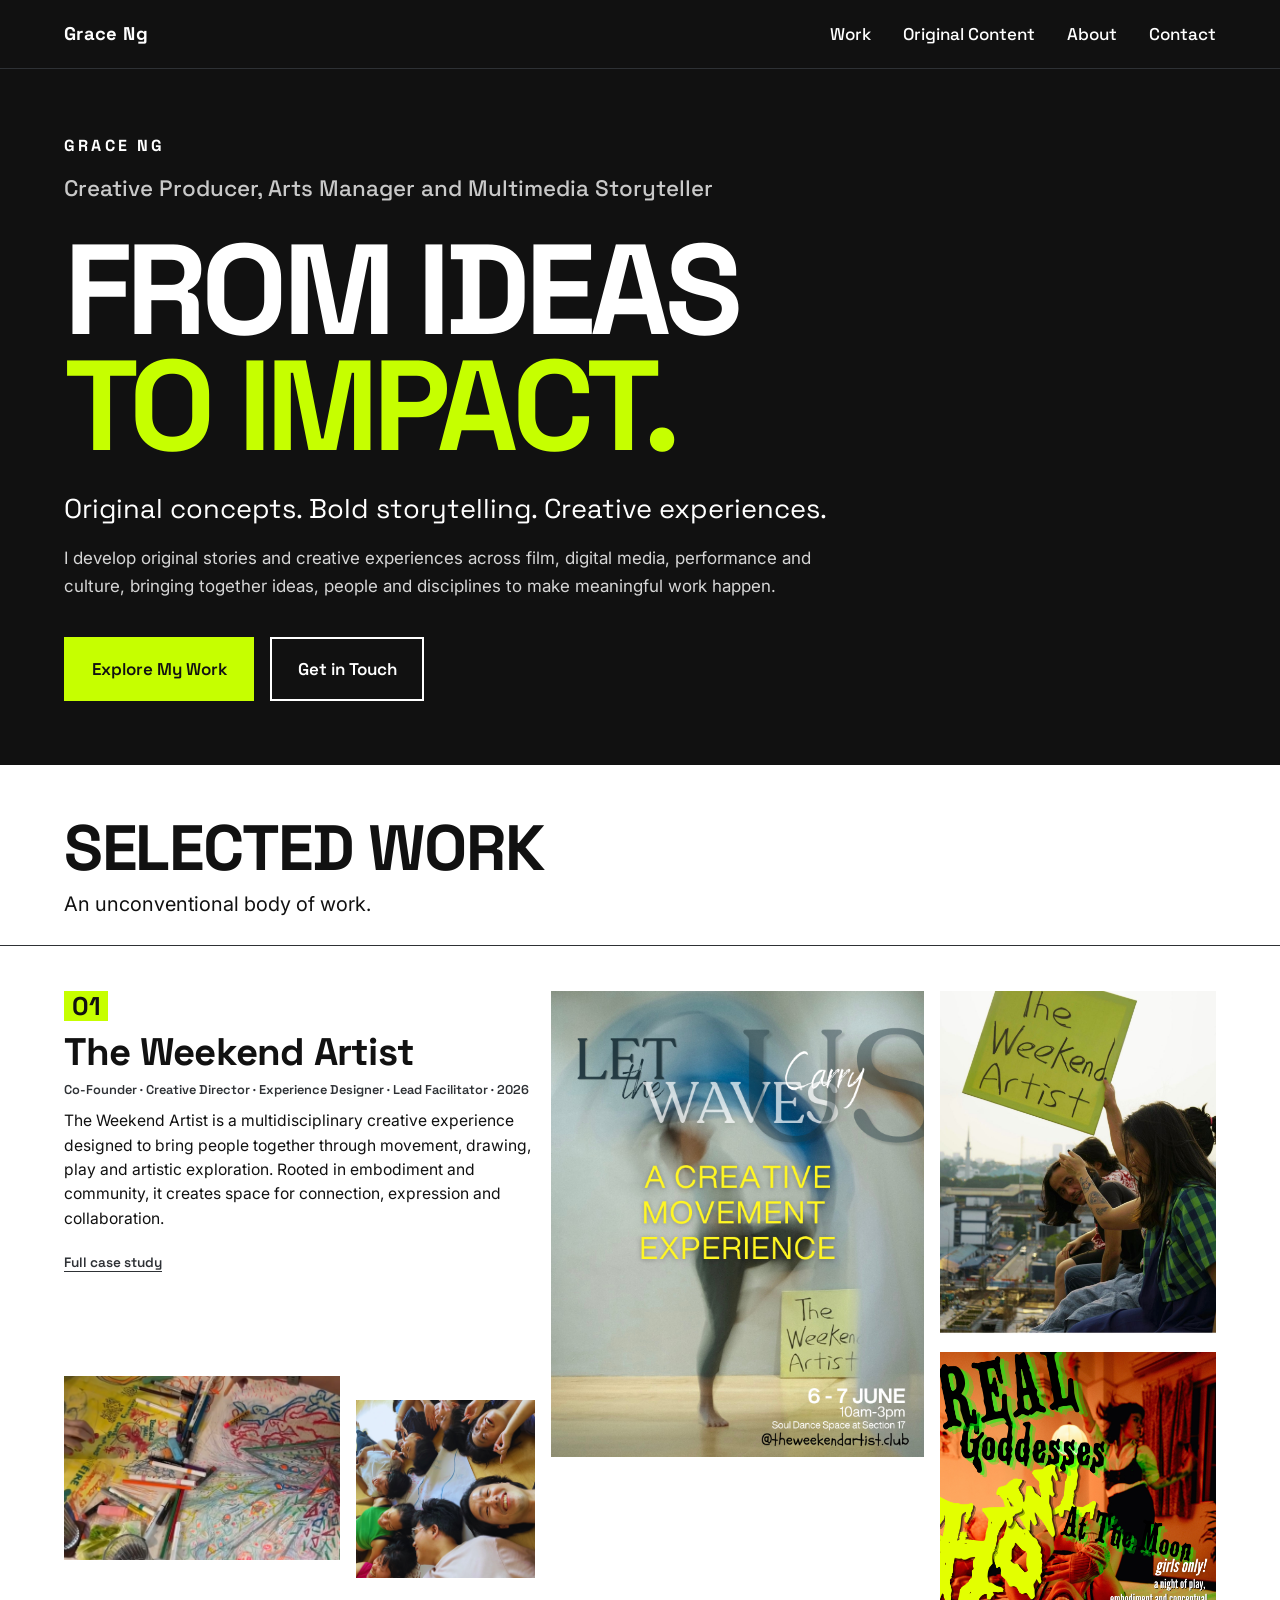
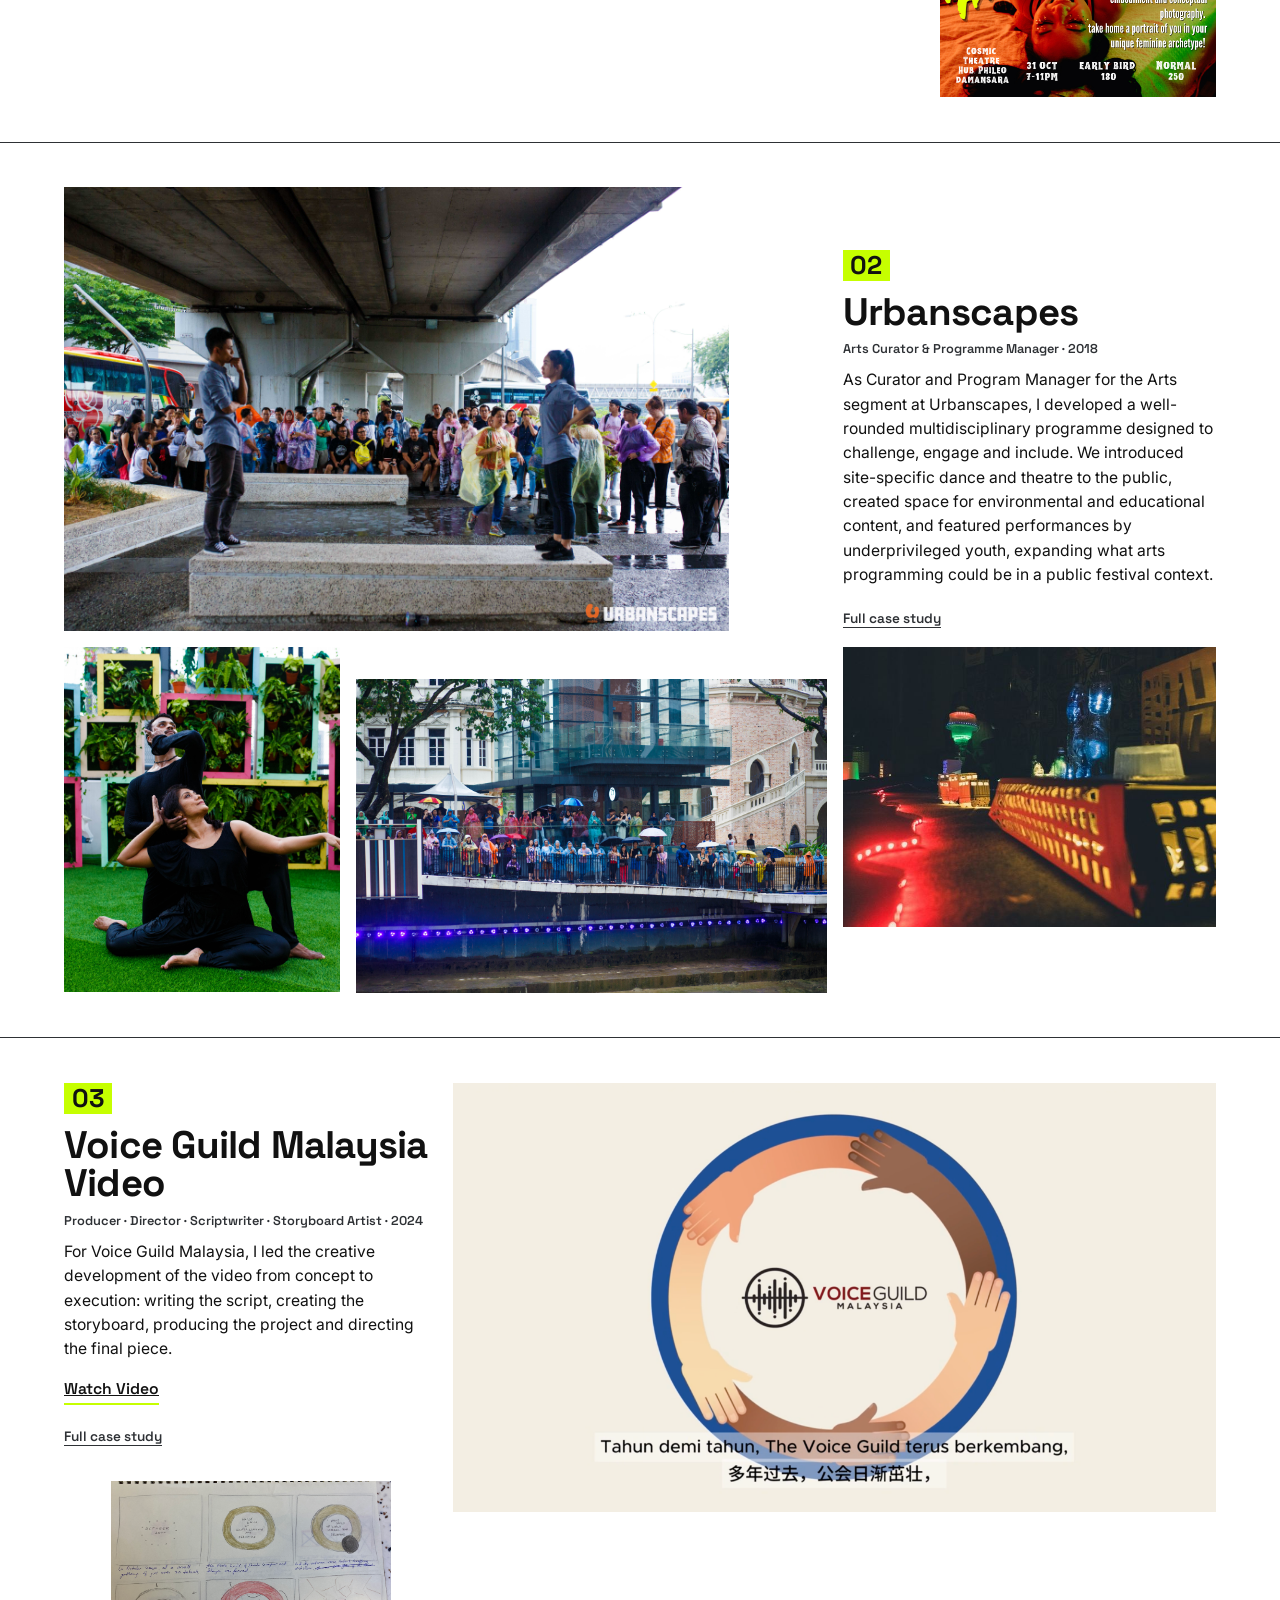
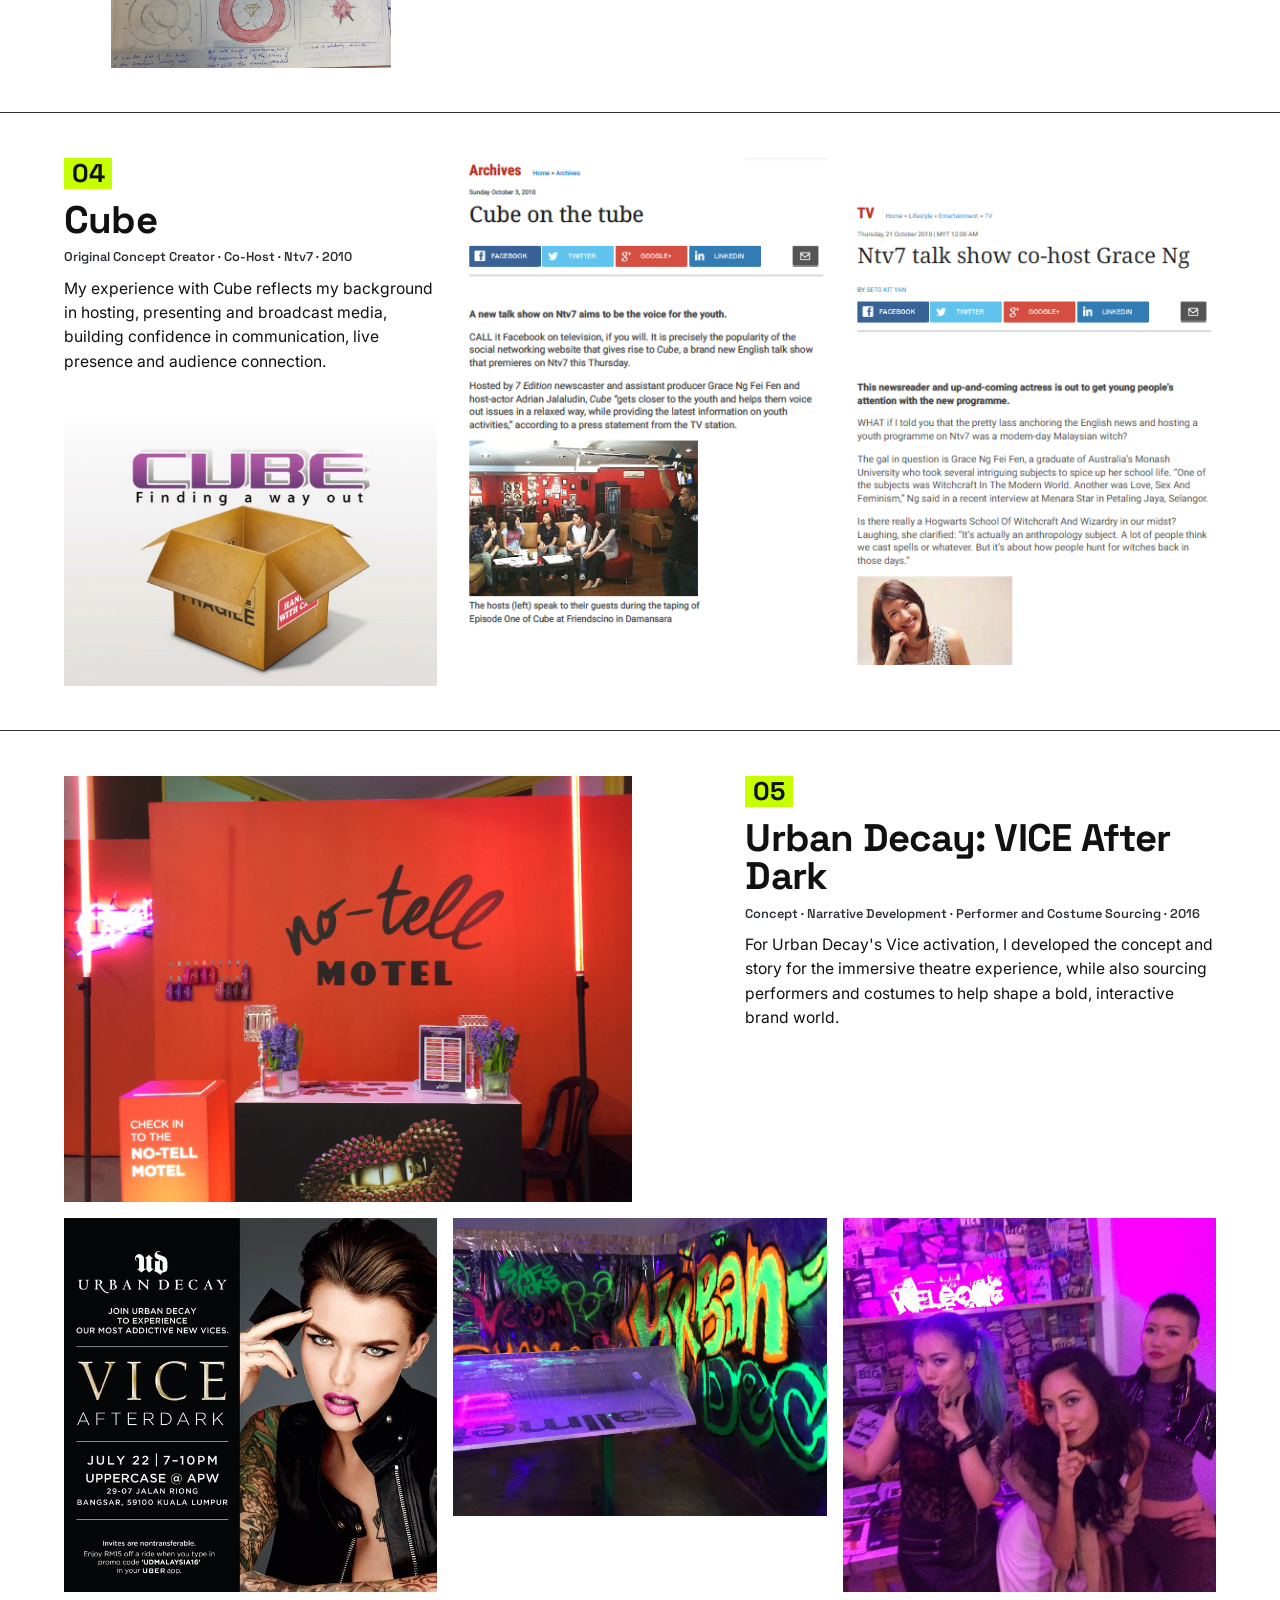
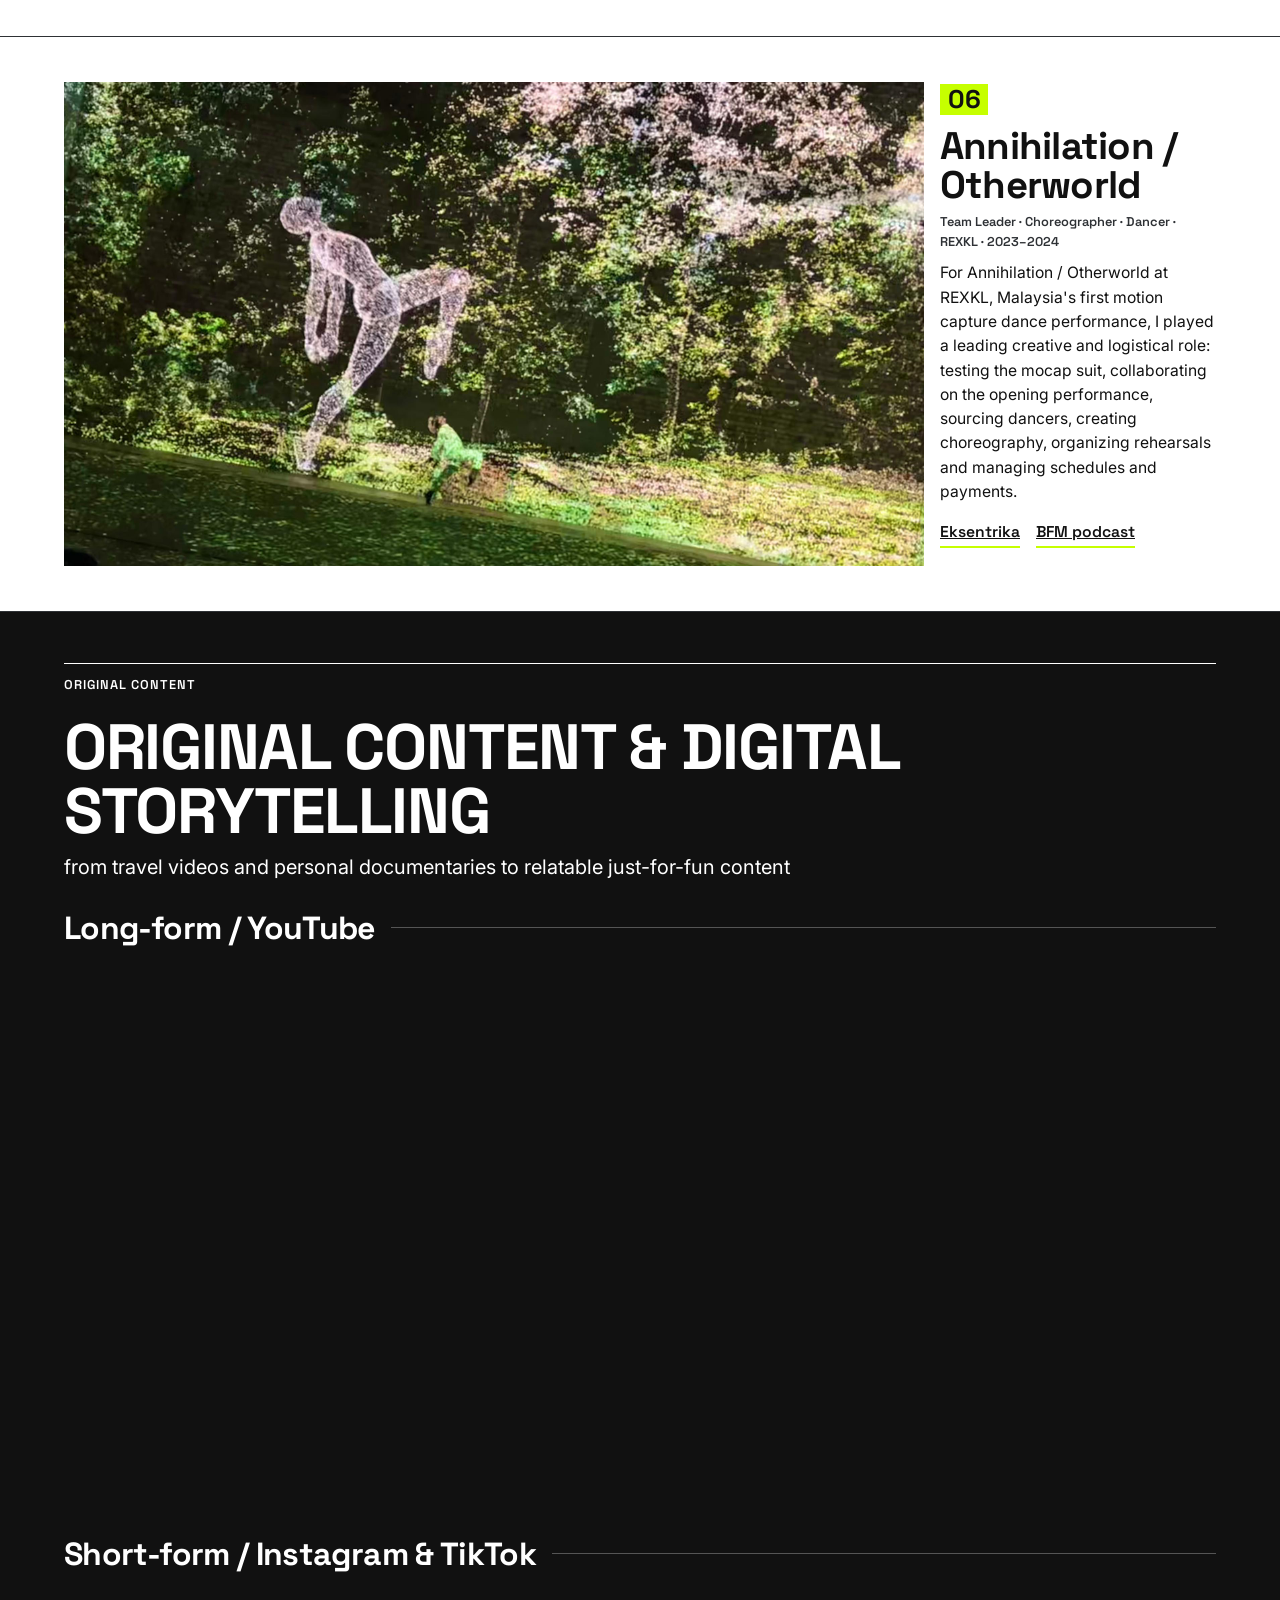
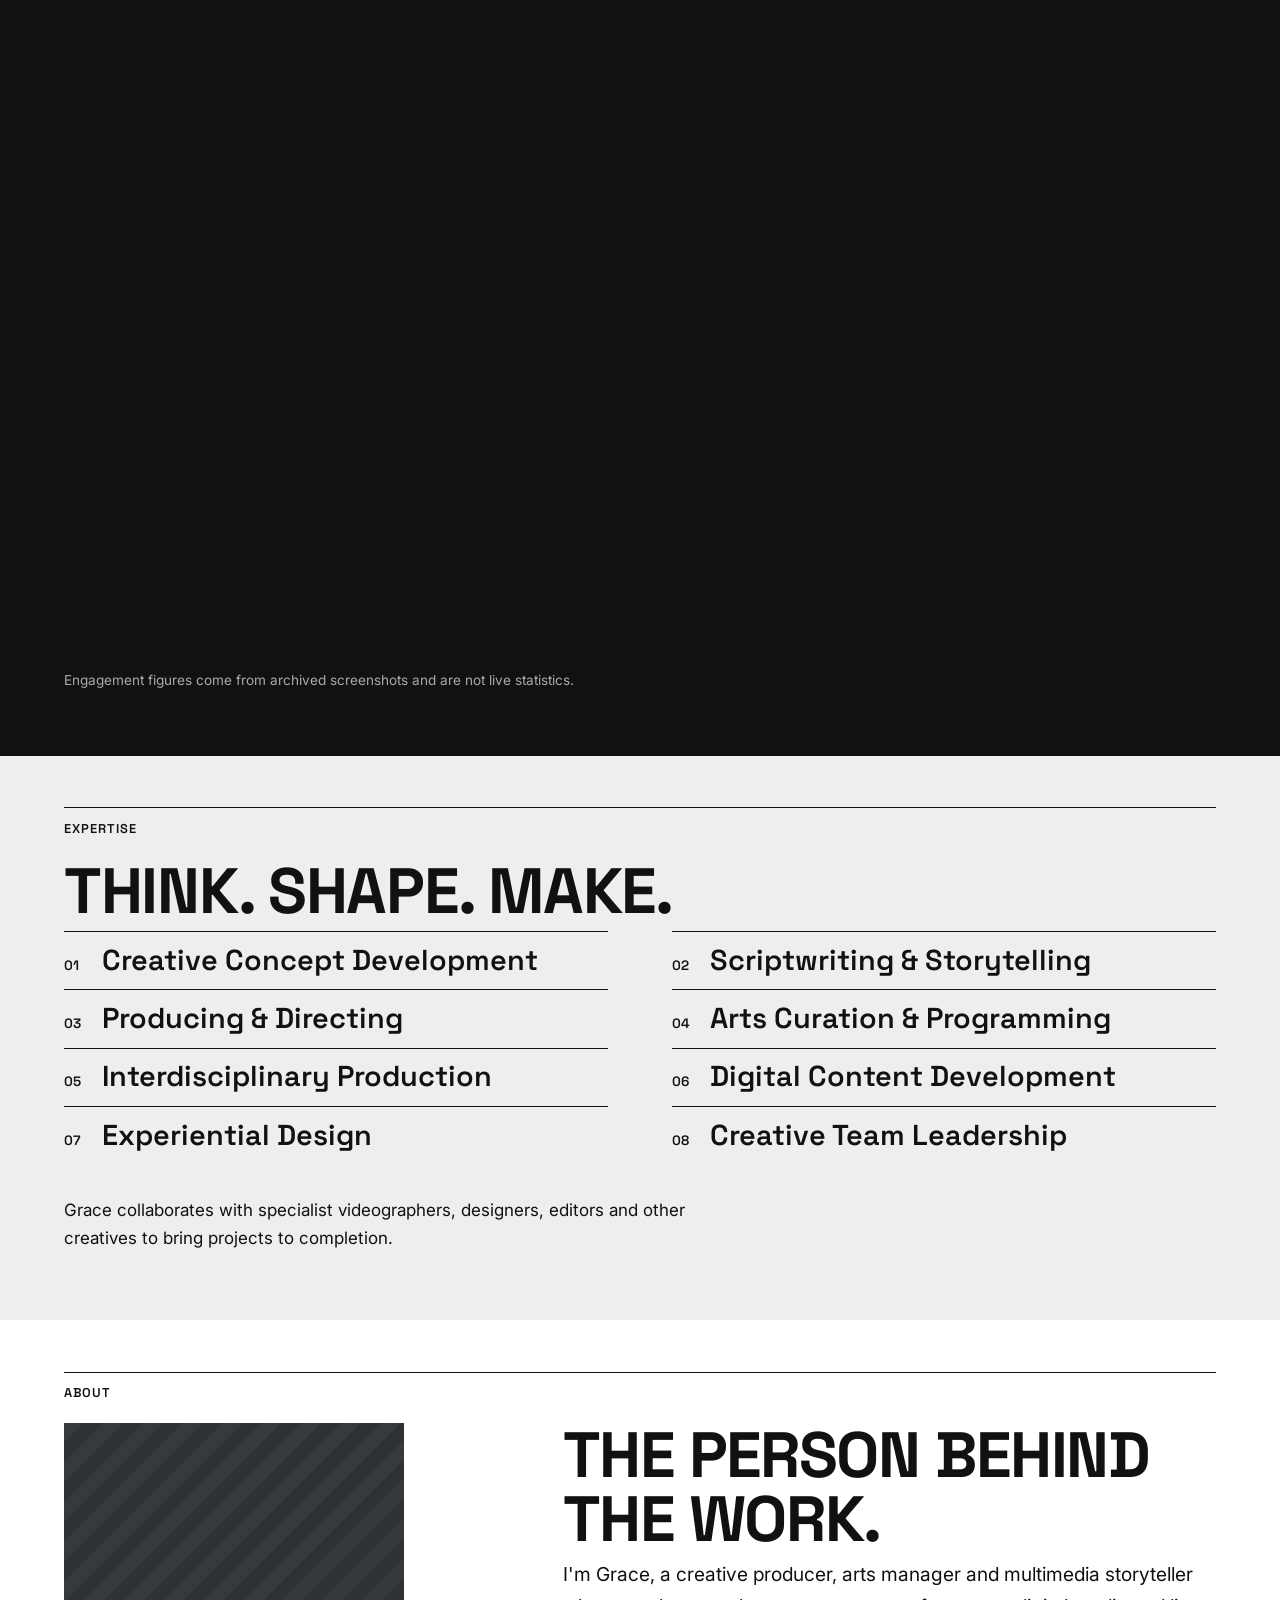
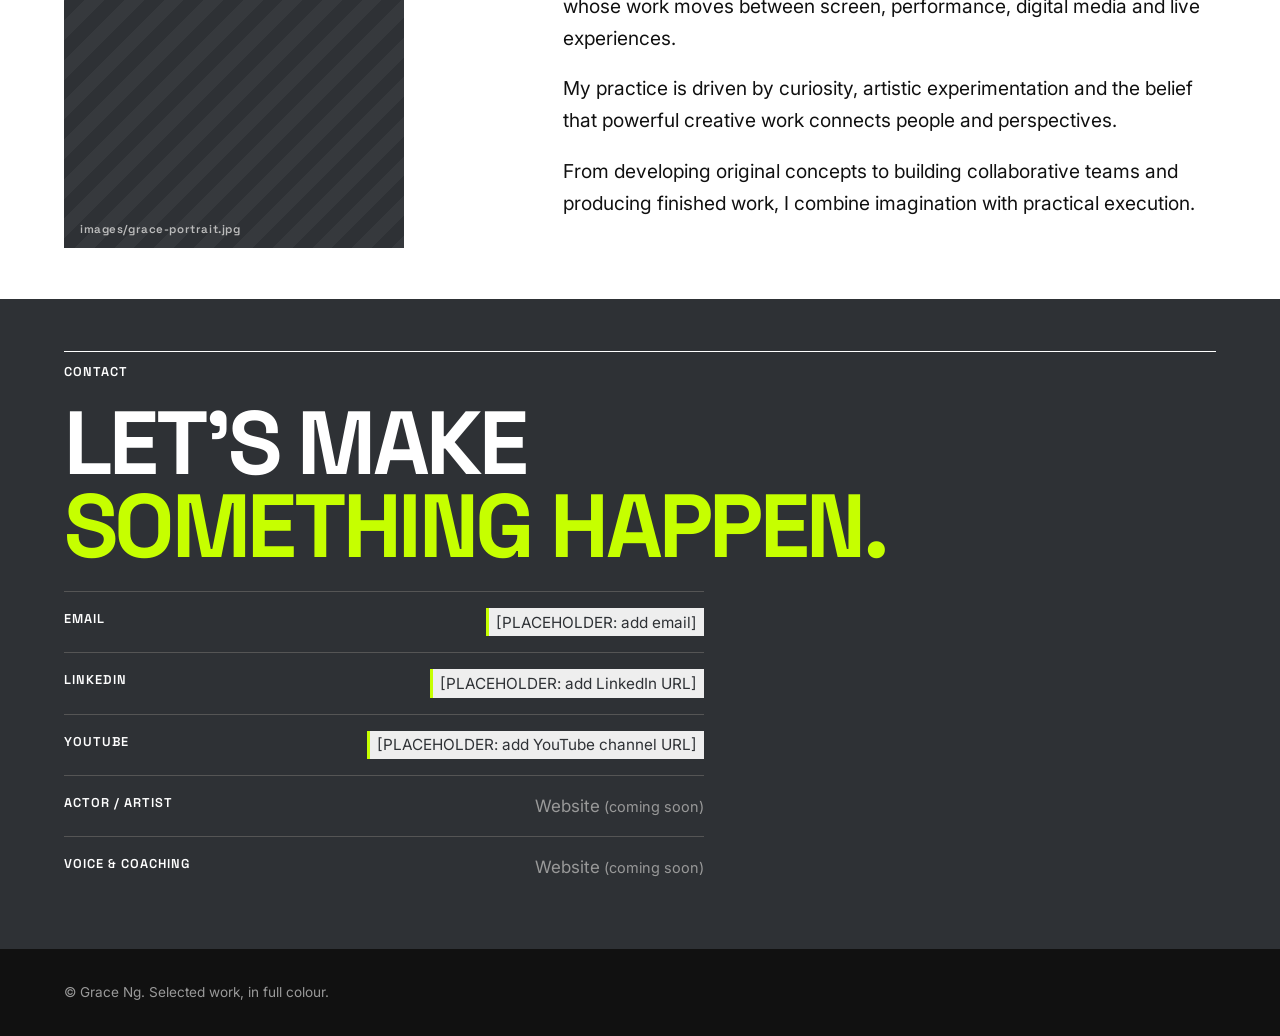
==== commit 8717fbc3: "Add files via upload" ====
--- a/index.html
+++ b/index.html
@@ -1,7 +1,7 @@
 <!DOCTYPE html><html lang="en"><head><meta charset="utf-8"><meta name="viewport" content="width=device-width,initial-scale=1"><title>Grace Ng — Creative Producer, Arts Manager and Multimedia Storyteller</title><meta name="description" content="Portfolio of Grace Ng, a Malaysian creative producer, arts manager and multimedia storyteller."><link rel="preconnect" href="https://fonts.googleapis.com"><link rel="preconnect" href="https://fonts.gstatic.com" crossorigin><link href="https://fonts.googleapis.com/css2?family=Inter:wght@400;500;600&family=Space+Grotesk:wght@500;600;700&display=swap" rel="stylesheet"><link rel="stylesheet" href="style.css"><script>function imgFB(i){var e=['jpeg','JPG','JPEG','png','PNG','webp'],t=+(i.dataset.t||0);if(t<e.length){i.dataset.t=t+1;i.src=i.src.replace(/\.[^.\/?]+$/,'.'+e[t]);}else{i.remove();}}</script></head><body><a class="skip" href="#main">Skip to content</a><header class="site-header"><div class="wrap"><a class="brand" href="index.html#top">Grace Ng</a><button class="menu-btn" aria-expanded="false" aria-controls="nav">Menu</button><ul class="nav" id="nav"><li><a href="index.html#work">Work</a></li><li><a href="index.html#original-content">Original Content</a></li><li><a href="index.html#about">About</a></li><li><a href="index.html#contact">Contact</a></li></ul></div></header><main id="main"><div id="top"></div>
 <section class="hero dark"><div class="wrap"><div class="wordmark">GRACE NG</div><div class="title label">Creative Producer, Arts Manager and Multimedia Storyteller</div>
-<h1>FROM IDEAS<br><span class="lime">TO IMPACT.</span></h1><p class="tag">Original concepts. Bold storytelling. Creative experiences.</p>
-<p class="intro">I develop original stories and creative experiences across film, digital media, performance and culture, bringing together ideas, people and disciplines to make meaningful work happen.</p>
+<h1>FROM IDEAS<br><span class="lime">TO IMPACT.</span></h1><div class="hero-sub"><p class="tag">Original concepts. Bold storytelling. Creative experiences.</p>
+<p class="intro">I develop original stories and creative experiences across film, digital media, performance and culture, bringing together ideas, people and disciplines to make meaningful work happen.</p></div>
 <div class="btns"><a class="btn primary" href="#work">Explore My Work</a><a class="btn" href="#contact">Get in Touch</a></div></div></section>
 <section id="work" class="work"><div class="wrap"><h2 class="sec-title">SELECTED WORK</h2><p class="sec-sub">An unconventional body of work.</p></div><article class="proj p1"><div class="wrap collage"><div class="pt"><span class="pnum">01</span><h3>The Weekend Artist</h3><p class="prole">Co-Founder · Creative Director · Experience Designer · Lead Facilitator · 2026</p><p>The Weekend Artist is a multidisciplinary creative experience designed to bring people together through movement, drawing, play and artistic exploration. Rooted in embodiment and community, it creates space for connection, expression and collaboration.</p><a class="case" href="projects/the-weekend-artist.html">Full case study</a></div><div class="media i1" data-file="images/weekend-artist-waves-poster.jpg" ><img src="images/weekend-artist-waves-poster.jpg" alt="Promotional poster: Let the Waves Carry Us" loading="lazy" onerror="imgFB(this)"></div><div class="media i2 fit" data-file="images/weekend-artist-rooftop.jpg" ><img src="images/weekend-artist-rooftop.jpg" alt="Rooftop photograph with the handmade Weekend Artist sign" loading="lazy" onerror="imgFB(this)"></div><div class="media i3" data-file="images/weekend-artist-drawing.jpg" ><img src="images/weekend-artist-drawing.jpg" alt="Overhead photograph of collaborative drawing" loading="lazy" onerror="imgFB(this)"></div><div class="media i4" data-file="images/weekend-artist-circle.jpg" ><img src="images/weekend-artist-circle.jpg" alt="Participants lying together in a circle" loading="lazy" onerror="imgFB(this)"></div><div class="media i5" data-file="images/weekend-artist-goddesses-poster.jpg" ><img src="images/weekend-artist-goddesses-poster.jpg" alt="Promotional poster: Real Goddesses Howl at the Moon" loading="lazy" onerror="imgFB(this)"></div></div></article><article class="proj p2"><div class="wrap collage"><div class="pt"><span class="pnum">02</span><h3>Urbanscapes</h3><p class="prole">Arts Curator & Programme Manager · 2018</p><p>As Curator and Program Manager for the Arts segment at Urbanscapes, I developed a well-rounded multidisciplinary programme designed to challenge, engage and include. We introduced site-specific dance and theatre to the public, created space for environmental and educational content, and featured performances by underprivileged youth, expanding what arts programming could be in a public festival context.</p><a class="case" href="projects/urbanscapes-2018.html">Full case study</a></div><div class="media i1" data-file="images/urbanscapes-overpass-performance.jpg" ><img src="images/urbanscapes-overpass-performance.jpg" alt="Site-specific performance beneath the overpass" loading="lazy" onerror="imgFB(this)"></div><div class="media i2" data-file="images/urbanscapes-dancers-frames.jpg" ><img src="images/urbanscapes-dancers-frames.jpg" alt="Dancers against colourful geometric plant frames" loading="lazy" onerror="imgFB(this)"></div><div class="media i3" data-file="images/urbanscapes-audience-rain.jpg" ><img src="images/urbanscapes-audience-rain.jpg" alt="Audience watching in the rain" loading="lazy" onerror="imgFB(this)"></div><div class="media i5" data-file="images/urbanscapes-installation.jpg" ><img src="images/urbanscapes-installation.jpg" alt="Environmental installation" loading="lazy" onerror="imgFB(this)"></div></div></article><article class="proj p3"><div class="wrap collage"><div class="pt"><span class="pnum">03</span><h3>Voice Guild Malaysia Video</h3><p class="prole">Producer · Director · Scriptwriter · Storyboard Artist · 2024</p><p>For Voice Guild Malaysia, I led the creative development of the video from concept to execution: writing the script, creating the storyboard, producing the project and directing the final piece.</p><p class="plinks"><a class="link-line" href="https://www.youtube.com/watch?v=SlmpdMUXcDM" target="_blank" rel="noopener">Watch Video</a></p><a class="case" href="projects/voice-guild-malaysia.html">Full case study</a></div><div class="media i1" data-file="images/voice-guild-animation-still.jpg" ><img src="images/voice-guild-animation-still.jpg" alt="Animation still: a gold microphone against the blue Kuala Lumpur skyline" loading="lazy" onerror="imgFB(this)"></div><div class="media i2" data-file="images/voice-guild-storyboard.jpg" ><img src="images/voice-guild-storyboard.jpg" alt="Hand-drawn storyboard sheet" loading="lazy" onerror="imgFB(this)"></div></div></article><article class="proj p4"><div class="wrap collage"><div class="pt"><span class="pnum">04</span><h3>Cube</h3><p class="prole">Original Concept Creator · Co-Host · Ntv7 · 2010</p><p>My experience with Cube reflects my background in hosting, presenting and broadcast media, building confidence in communication, live presence and audience connection.</p></div><div class="media i1" data-file="images/cube-the-star-cube-on-the-tube-2010-10-03.jpg" ><img src="images/cube-the-star-cube-on-the-tube-2010-10-03.jpg" alt="The Star archival article “Cube on the tube”, 3 October 2010" loading="lazy" onerror="imgFB(this)"></div><div class="media i2" data-file="images/cube-the-star-grace-ng-2010-10-21.jpg" ><img src="images/cube-the-star-grace-ng-2010-10-21.jpg" alt="The Star archival article “Ntv7 talk show co-host Grace Ng”, 21 October 2010" loading="lazy" onerror="imgFB(this)"></div><div class="media i3 fit" data-file="images/cube-logo.jpg"><img src="images/cube-logo.jpg" alt="Cube television programme logo: purple CUBE lettering, the words Finding a way out, and a cardboard box illustration" loading="lazy" onerror="imgFB(this)"></div></div></article><article class="proj p5"><div class="wrap collage"><div class="pt"><span class="pnum">05</span><h3>Urban Decay: VICE After Dark</h3><p class="prole">Concept · Narrative Development · Performer and Costume Sourcing · 2016</p><p>For Urban Decay's Vice activation, I developed the concept and story for the immersive theatre experience, while also sourcing performers and costumes to help shape a bold, interactive brand world.</p></div><div class="media i1" data-file="images/urban-decay-no-tell-motel.jpg" ><img src="images/urban-decay-no-tell-motel.jpg" alt="Orange No-Tell Motel installation" loading="lazy" onerror="imgFB(this)"></div><div class="media i2 fit" data-file="images/urban-decay-invitation.jpg" ><img src="images/urban-decay-invitation.jpg" alt="Urban Decay VICE After Dark campaign invitation" loading="lazy" onerror="imgFB(this)"></div><div class="media i3 fit" data-file="images/urban-decay-graffiti.jpg" ><img src="images/urban-decay-graffiti.jpg" alt="Fluorescent graffiti installation" loading="lazy" onerror="imgFB(this)"></div><div class="media i4 fit" data-file="images/urban-decay-performers.jpg" ><img src="images/urban-decay-performers.jpg" alt="Three performers in costume" loading="lazy" onerror="imgFB(this)"></div></div></article><article class="proj p6"><div class="wrap collage"><div class="pt"><span class="pnum">06</span><h3>Annihilation / Otherworld</h3><p class="prole">Team Leader · Choreographer · Dancer · REXKL · 2023–2024</p><p>For Annihilation / Otherworld at REXKL, Malaysia's first motion capture dance performance, I played a leading creative and logistical role: testing the mocap suit, collaborating on the opening performance, sourcing dancers, creating choreography, organizing rehearsals and managing schedules and payments.</p><p class="plinks"><a class="link-line" href="https://www.eksentrika.com/malaysia-first-motion-capture-dance-annihilation/" target="_blank" rel="noopener">Eksentrika</a> <a class="link-line" href="https://www.bfm.my/content/podcast/rexperience-the-otherworld-annihilation" target="_blank" rel="noopener">BFM podcast</a></p></div><div class="media i1" data-file="images/annihilation-mocap-forest.jpg" ><img src="images/annihilation-mocap-forest.jpg" alt="Motion-capture visual of a large human figure against a forest" loading="lazy" onerror="imgFB(this)"></div></div></article></section>
 <section id="original-content" class="dark"><div class="wrap"><div class="sec-head"><span class="label">Original Content</span></div><h2 class="sec-title">ORIGINAL CONTENT &amp; DIGITAL STORYTELLING</h2><p class="sec-sub">from travel videos and personal documentaries to relatable just-for-fun content</p>
--- a/style.css
+++ b/style.css
@@ -210,7 +210,13 @@
 /* ===== v4 refinements ===== */
 /* Hero: subheading and intro share the same left edge */
 .hero .wrap{width:100%}
+/* Hero: left-aligned (reverted). Intro paragraph spans exactly the width of the subheading */
 .hero .tag,.hero .intro{margin-left:0;margin-right:0;padding-left:0;text-indent:0;text-align:left}
+@media(min-width:761px){
+  .hero-sub{display:grid;width:min-content;max-width:100%}
+  .hero-sub .tag{white-space:nowrap}
+  .hero-sub .intro{max-width:none}
+}
 /* .fit = show the whole image, original aspect ratio, no cropping */
 .media.fit:has(img){aspect-ratio:auto!important;background:none}
 .media.fit:has(img)::after{display:none}
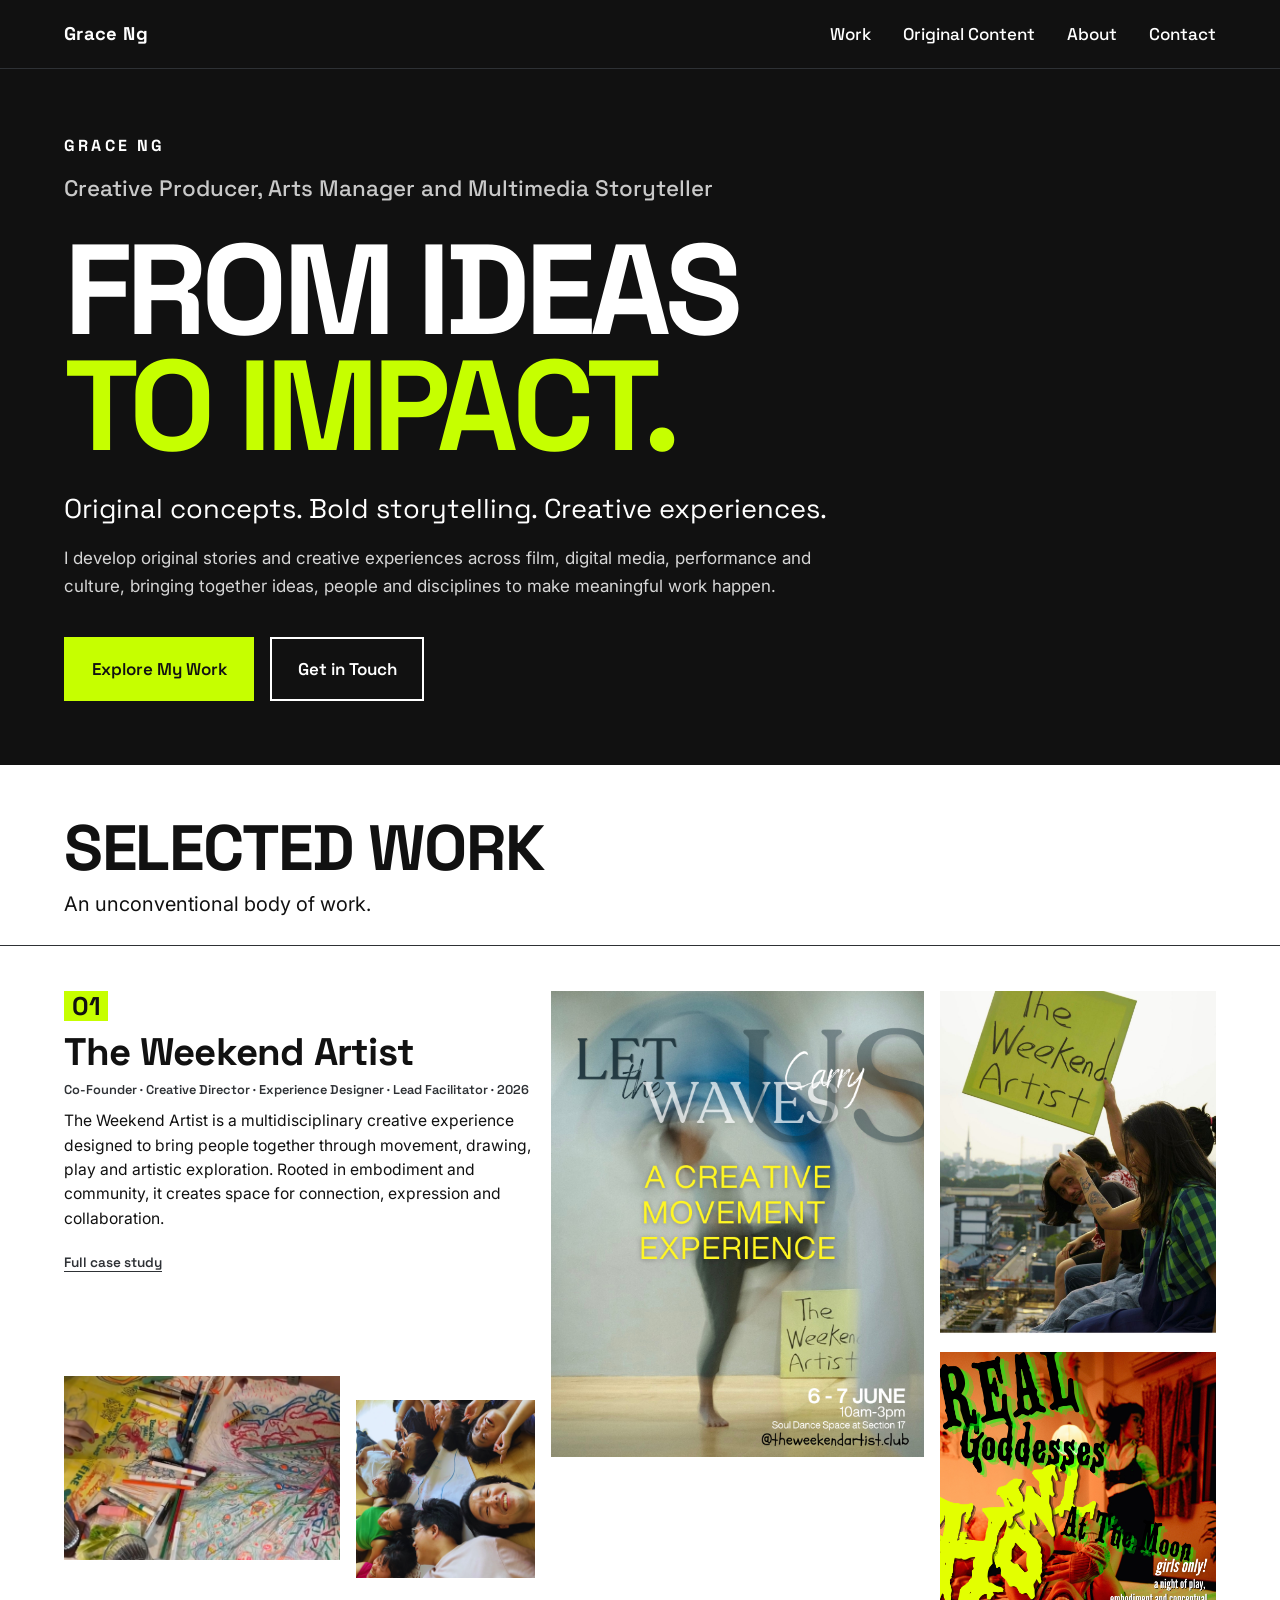
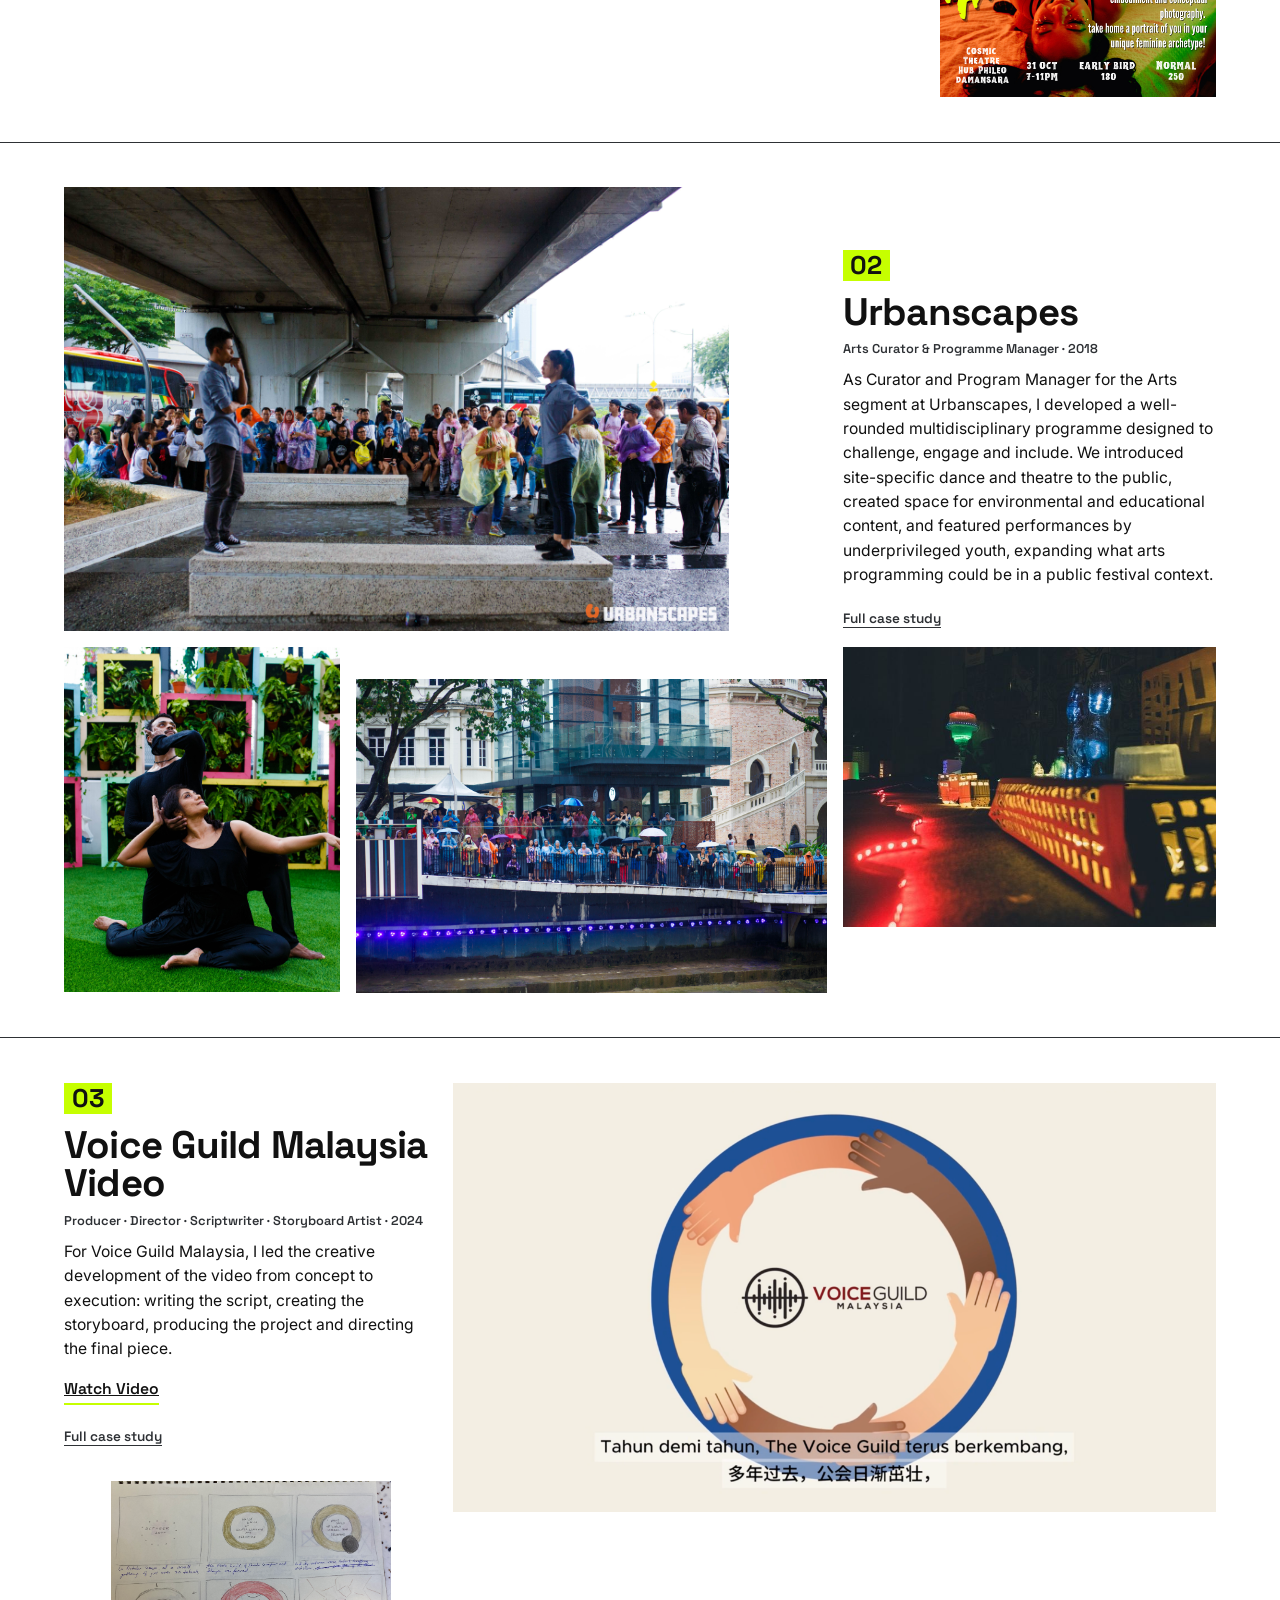
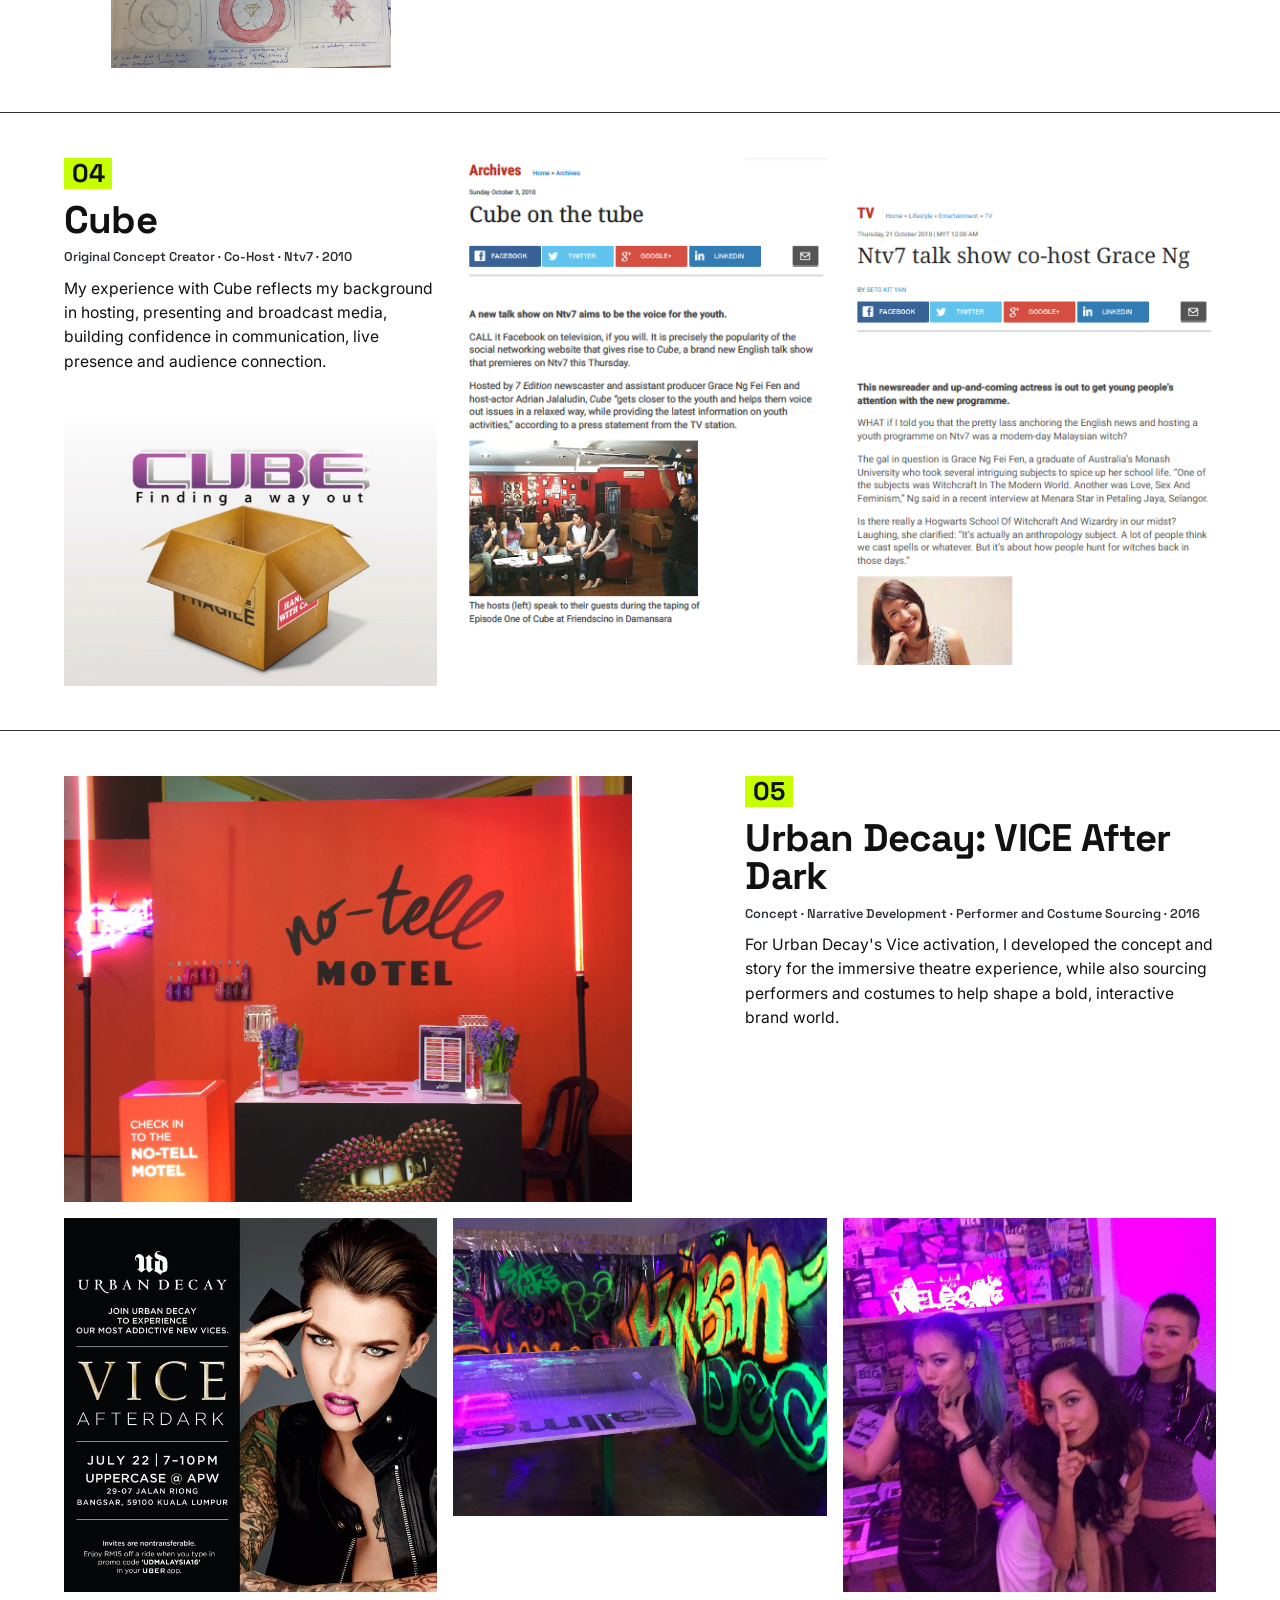
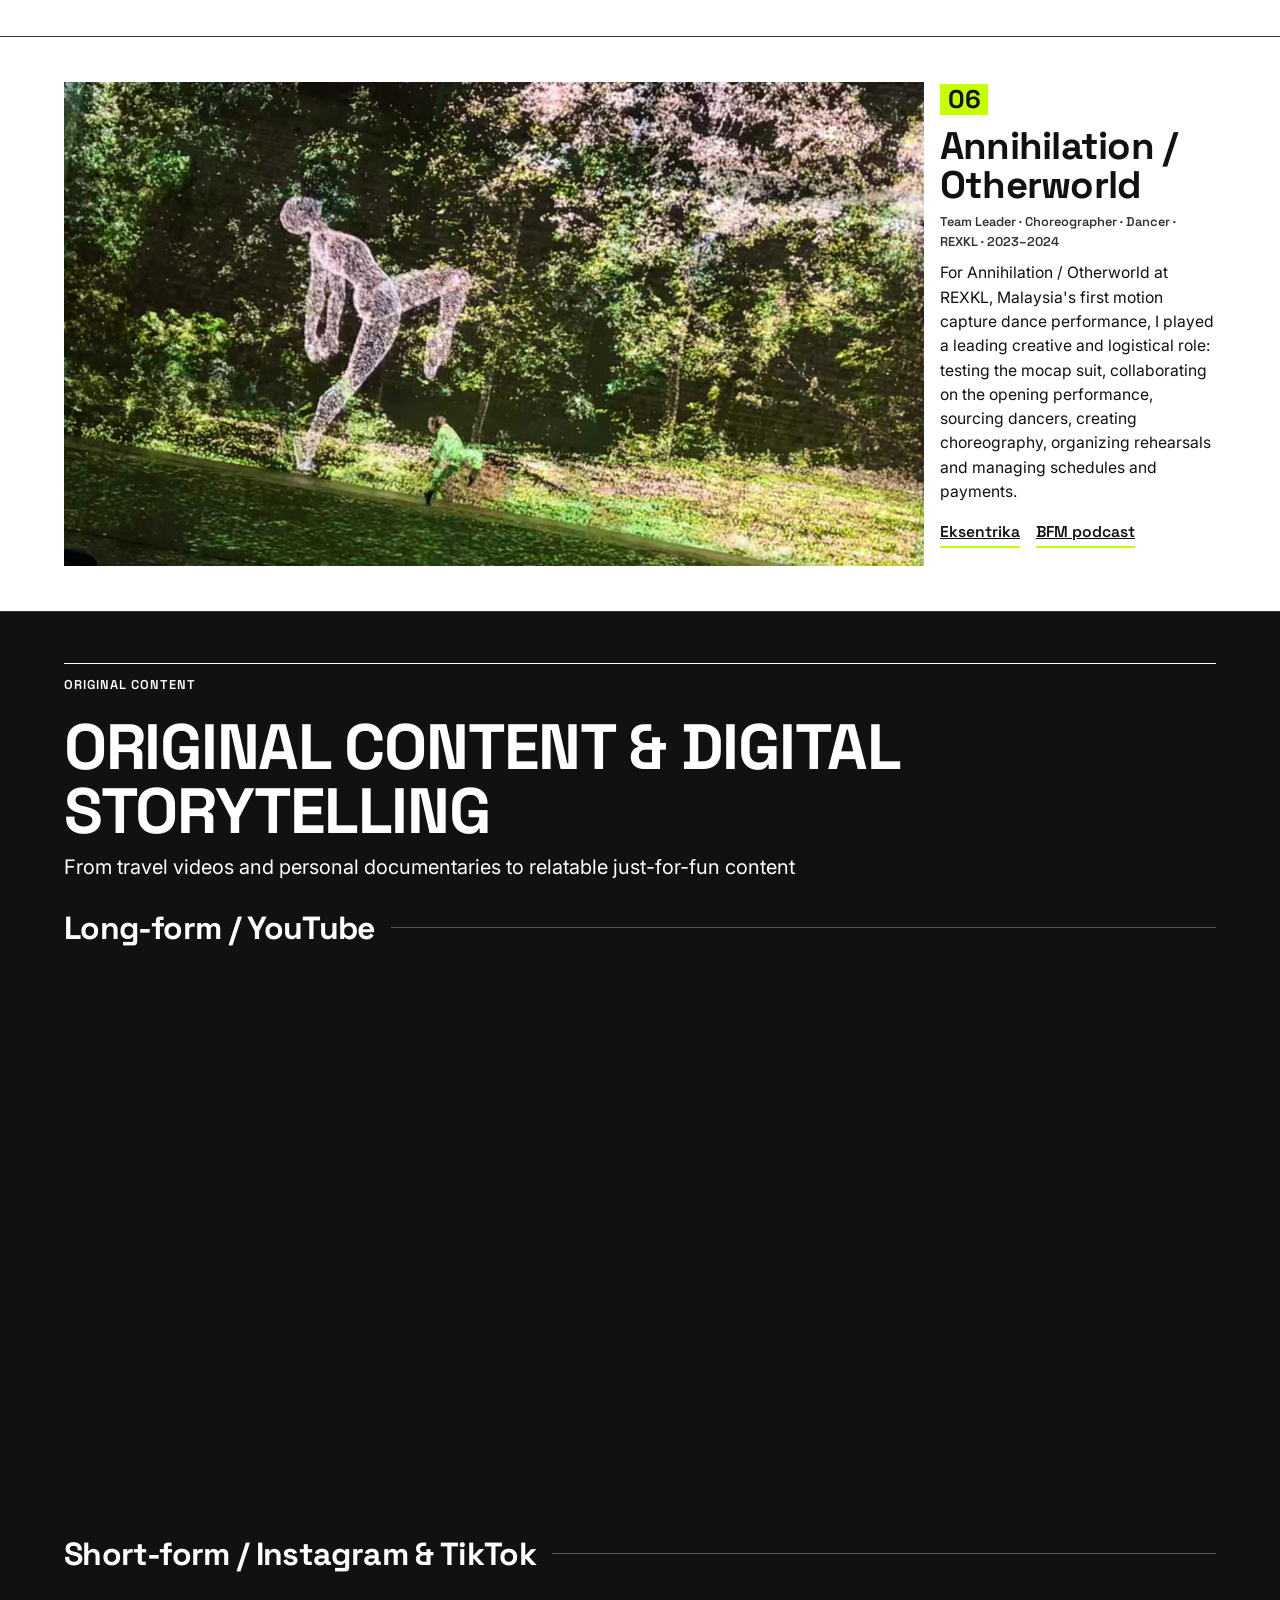
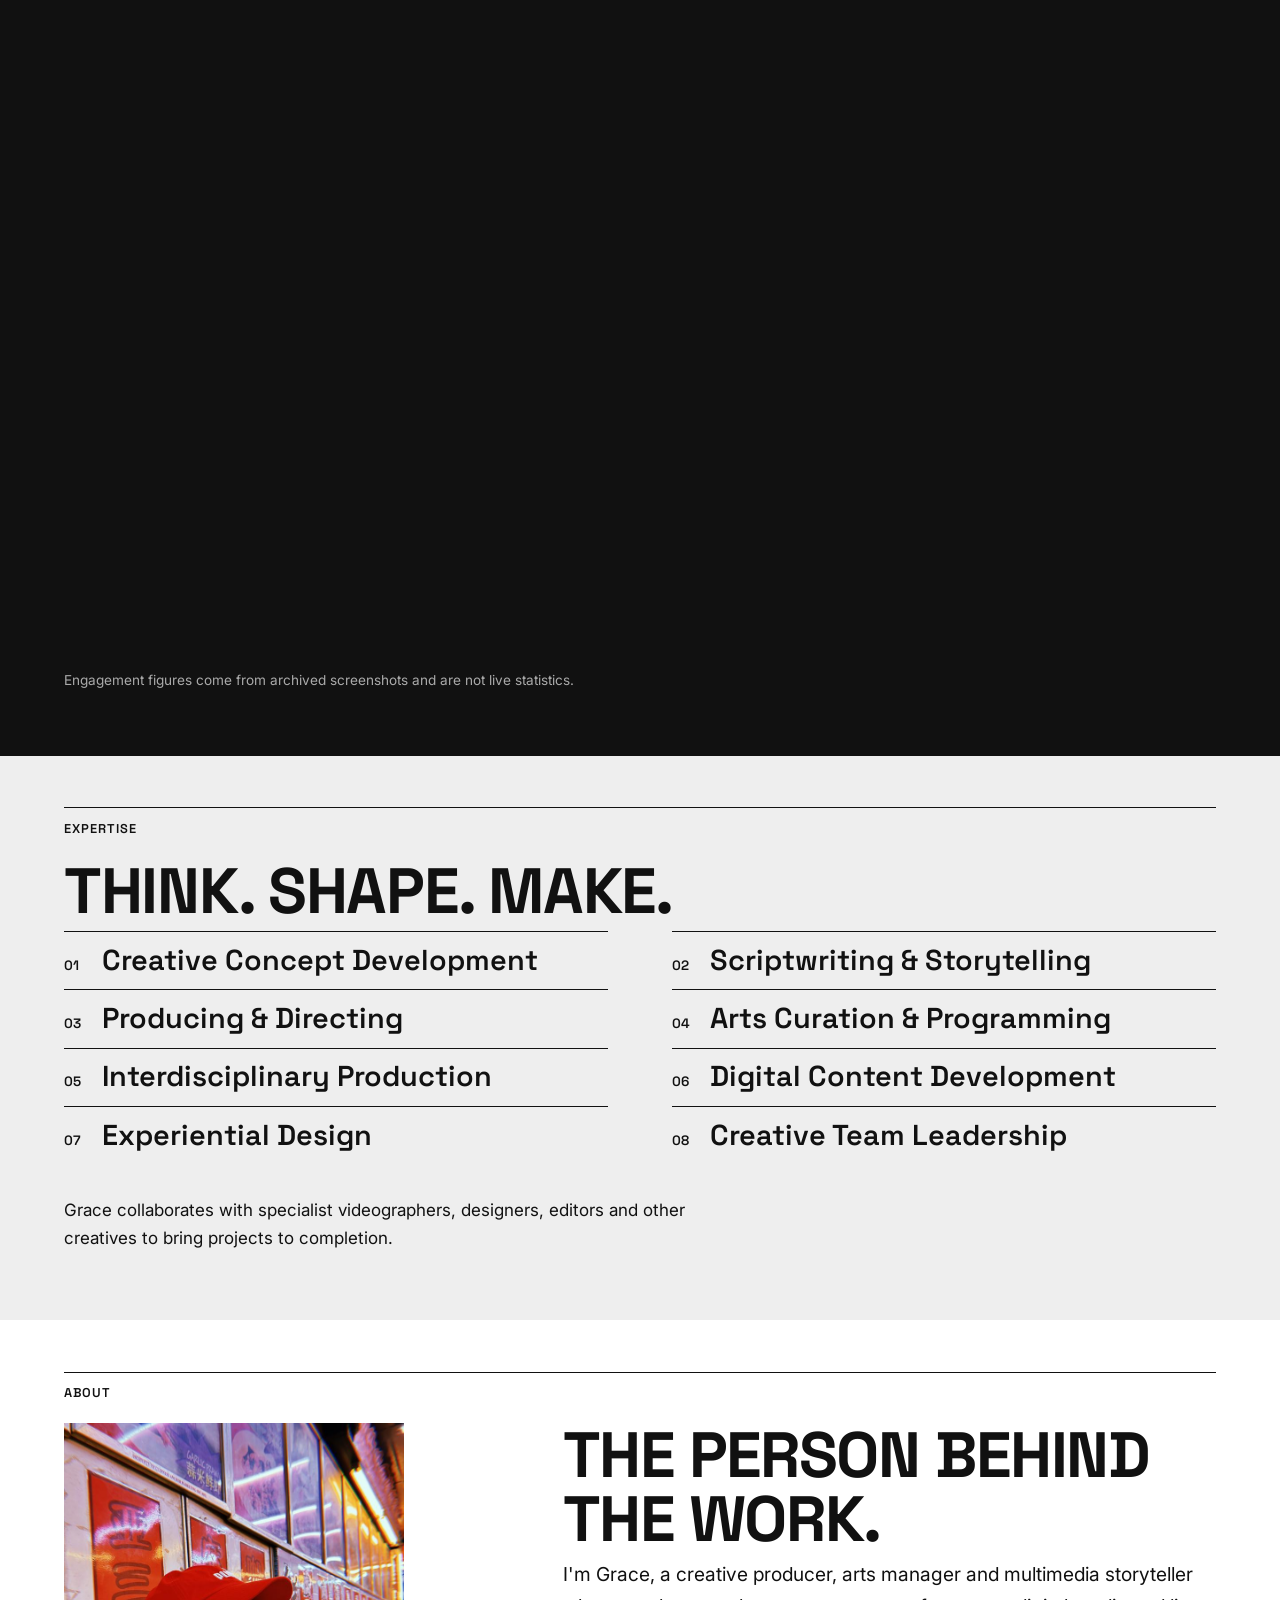
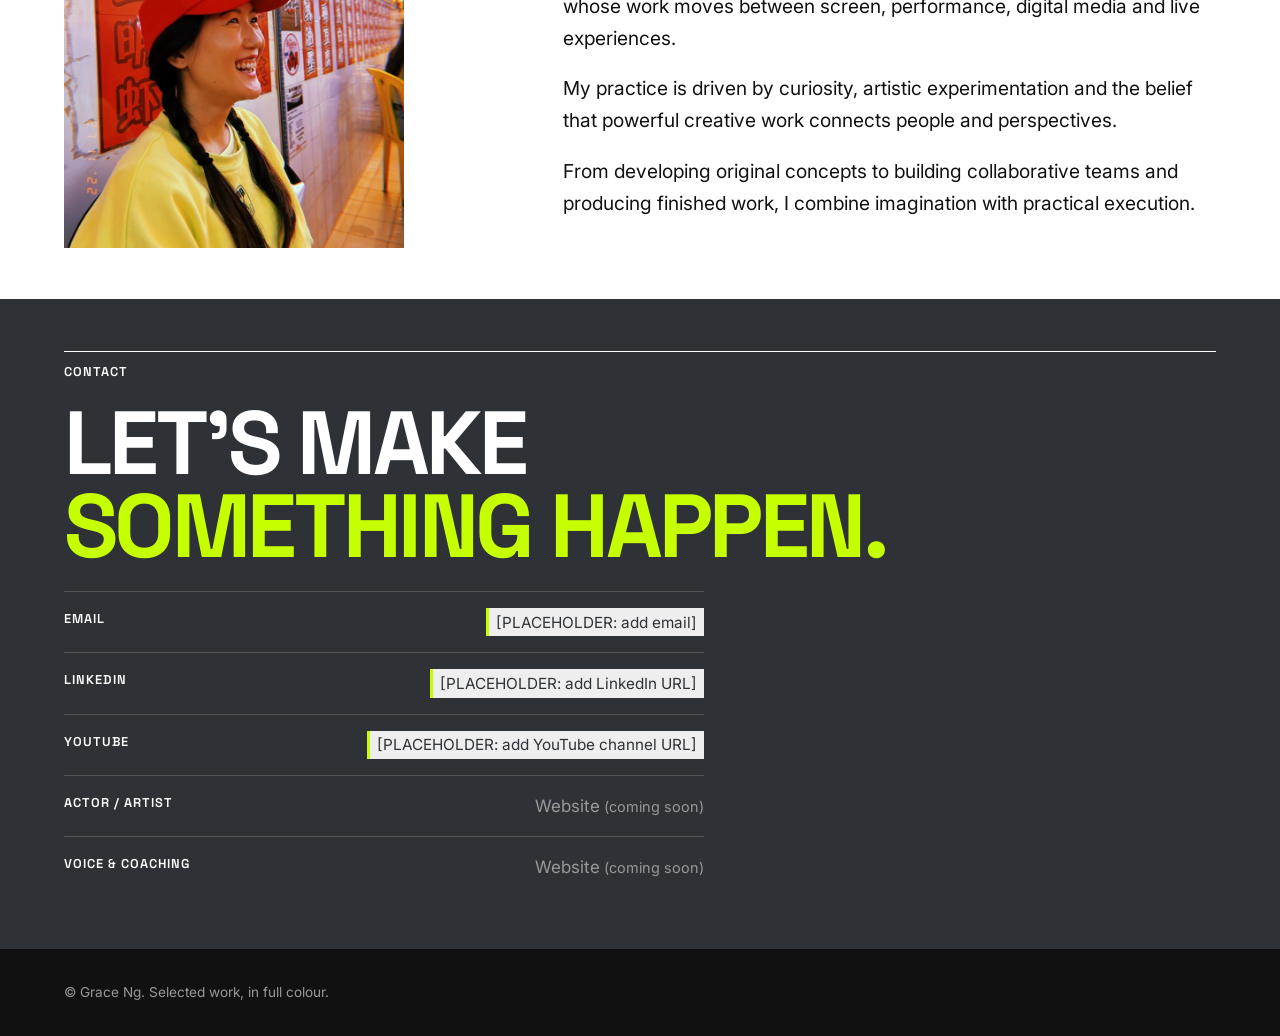
==== commit 9818b292: "Update index.html" ====
--- a/index.html
+++ b/index.html
@@ -4,7 +4,7 @@
 <p class="intro">I develop original stories and creative experiences across film, digital media, performance and culture, bringing together ideas, people and disciplines to make meaningful work happen.</p></div>
 <div class="btns"><a class="btn primary" href="#work">Explore My Work</a><a class="btn" href="#contact">Get in Touch</a></div></div></section>
 <section id="work" class="work"><div class="wrap"><h2 class="sec-title">SELECTED WORK</h2><p class="sec-sub">An unconventional body of work.</p></div><article class="proj p1"><div class="wrap collage"><div class="pt"><span class="pnum">01</span><h3>The Weekend Artist</h3><p class="prole">Co-Founder · Creative Director · Experience Designer · Lead Facilitator · 2026</p><p>The Weekend Artist is a multidisciplinary creative experience designed to bring people together through movement, drawing, play and artistic exploration. Rooted in embodiment and community, it creates space for connection, expression and collaboration.</p><a class="case" href="projects/the-weekend-artist.html">Full case study</a></div><div class="media i1" data-file="images/weekend-artist-waves-poster.jpg" ><img src="images/weekend-artist-waves-poster.jpg" alt="Promotional poster: Let the Waves Carry Us" loading="lazy" onerror="imgFB(this)"></div><div class="media i2 fit" data-file="images/weekend-artist-rooftop.jpg" ><img src="images/weekend-artist-rooftop.jpg" alt="Rooftop photograph with the handmade Weekend Artist sign" loading="lazy" onerror="imgFB(this)"></div><div class="media i3" data-file="images/weekend-artist-drawing.jpg" ><img src="images/weekend-artist-drawing.jpg" alt="Overhead photograph of collaborative drawing" loading="lazy" onerror="imgFB(this)"></div><div class="media i4" data-file="images/weekend-artist-circle.jpg" ><img src="images/weekend-artist-circle.jpg" alt="Participants lying together in a circle" loading="lazy" onerror="imgFB(this)"></div><div class="media i5" data-file="images/weekend-artist-goddesses-poster.jpg" ><img src="images/weekend-artist-goddesses-poster.jpg" alt="Promotional poster: Real Goddesses Howl at the Moon" loading="lazy" onerror="imgFB(this)"></div></div></article><article class="proj p2"><div class="wrap collage"><div class="pt"><span class="pnum">02</span><h3>Urbanscapes</h3><p class="prole">Arts Curator & Programme Manager · 2018</p><p>As Curator and Program Manager for the Arts segment at Urbanscapes, I developed a well-rounded multidisciplinary programme designed to challenge, engage and include. We introduced site-specific dance and theatre to the public, created space for environmental and educational content, and featured performances by underprivileged youth, expanding what arts programming could be in a public festival context.</p><a class="case" href="projects/urbanscapes-2018.html">Full case study</a></div><div class="media i1" data-file="images/urbanscapes-overpass-performance.jpg" ><img src="images/urbanscapes-overpass-performance.jpg" alt="Site-specific performance beneath the overpass" loading="lazy" onerror="imgFB(this)"></div><div class="media i2" data-file="images/urbanscapes-dancers-frames.jpg" ><img src="images/urbanscapes-dancers-frames.jpg" alt="Dancers against colourful geometric plant frames" loading="lazy" onerror="imgFB(this)"></div><div class="media i3" data-file="images/urbanscapes-audience-rain.jpg" ><img src="images/urbanscapes-audience-rain.jpg" alt="Audience watching in the rain" loading="lazy" onerror="imgFB(this)"></div><div class="media i5" data-file="images/urbanscapes-installation.jpg" ><img src="images/urbanscapes-installation.jpg" alt="Environmental installation" loading="lazy" onerror="imgFB(this)"></div></div></article><article class="proj p3"><div class="wrap collage"><div class="pt"><span class="pnum">03</span><h3>Voice Guild Malaysia Video</h3><p class="prole">Producer · Director · Scriptwriter · Storyboard Artist · 2024</p><p>For Voice Guild Malaysia, I led the creative development of the video from concept to execution: writing the script, creating the storyboard, producing the project and directing the final piece.</p><p class="plinks"><a class="link-line" href="https://www.youtube.com/watch?v=SlmpdMUXcDM" target="_blank" rel="noopener">Watch Video</a></p><a class="case" href="projects/voice-guild-malaysia.html">Full case study</a></div><div class="media i1" data-file="images/voice-guild-animation-still.jpg" ><img src="images/voice-guild-animation-still.jpg" alt="Animation still: a gold microphone against the blue Kuala Lumpur skyline" loading="lazy" onerror="imgFB(this)"></div><div class="media i2" data-file="images/voice-guild-storyboard.jpg" ><img src="images/voice-guild-storyboard.jpg" alt="Hand-drawn storyboard sheet" loading="lazy" onerror="imgFB(this)"></div></div></article><article class="proj p4"><div class="wrap collage"><div class="pt"><span class="pnum">04</span><h3>Cube</h3><p class="prole">Original Concept Creator · Co-Host · Ntv7 · 2010</p><p>My experience with Cube reflects my background in hosting, presenting and broadcast media, building confidence in communication, live presence and audience connection.</p></div><div class="media i1" data-file="images/cube-the-star-cube-on-the-tube-2010-10-03.jpg" ><img src="images/cube-the-star-cube-on-the-tube-2010-10-03.jpg" alt="The Star archival article “Cube on the tube”, 3 October 2010" loading="lazy" onerror="imgFB(this)"></div><div class="media i2" data-file="images/cube-the-star-grace-ng-2010-10-21.jpg" ><img src="images/cube-the-star-grace-ng-2010-10-21.jpg" alt="The Star archival article “Ntv7 talk show co-host Grace Ng”, 21 October 2010" loading="lazy" onerror="imgFB(this)"></div><div class="media i3 fit" data-file="images/cube-logo.jpg"><img src="images/cube-logo.jpg" alt="Cube television programme logo: purple CUBE lettering, the words Finding a way out, and a cardboard box illustration" loading="lazy" onerror="imgFB(this)"></div></div></article><article class="proj p5"><div class="wrap collage"><div class="pt"><span class="pnum">05</span><h3>Urban Decay: VICE After Dark</h3><p class="prole">Concept · Narrative Development · Performer and Costume Sourcing · 2016</p><p>For Urban Decay's Vice activation, I developed the concept and story for the immersive theatre experience, while also sourcing performers and costumes to help shape a bold, interactive brand world.</p></div><div class="media i1" data-file="images/urban-decay-no-tell-motel.jpg" ><img src="images/urban-decay-no-tell-motel.jpg" alt="Orange No-Tell Motel installation" loading="lazy" onerror="imgFB(this)"></div><div class="media i2 fit" data-file="images/urban-decay-invitation.jpg" ><img src="images/urban-decay-invitation.jpg" alt="Urban Decay VICE After Dark campaign invitation" loading="lazy" onerror="imgFB(this)"></div><div class="media i3 fit" data-file="images/urban-decay-graffiti.jpg" ><img src="images/urban-decay-graffiti.jpg" alt="Fluorescent graffiti installation" loading="lazy" onerror="imgFB(this)"></div><div class="media i4 fit" data-file="images/urban-decay-performers.jpg" ><img src="images/urban-decay-performers.jpg" alt="Three performers in costume" loading="lazy" onerror="imgFB(this)"></div></div></article><article class="proj p6"><div class="wrap collage"><div class="pt"><span class="pnum">06</span><h3>Annihilation / Otherworld</h3><p class="prole">Team Leader · Choreographer · Dancer · REXKL · 2023–2024</p><p>For Annihilation / Otherworld at REXKL, Malaysia's first motion capture dance performance, I played a leading creative and logistical role: testing the mocap suit, collaborating on the opening performance, sourcing dancers, creating choreography, organizing rehearsals and managing schedules and payments.</p><p class="plinks"><a class="link-line" href="https://www.eksentrika.com/malaysia-first-motion-capture-dance-annihilation/" target="_blank" rel="noopener">Eksentrika</a> <a class="link-line" href="https://www.bfm.my/content/podcast/rexperience-the-otherworld-annihilation" target="_blank" rel="noopener">BFM podcast</a></p></div><div class="media i1" data-file="images/annihilation-mocap-forest.jpg" ><img src="images/annihilation-mocap-forest.jpg" alt="Motion-capture visual of a large human figure against a forest" loading="lazy" onerror="imgFB(this)"></div></div></article></section>
-<section id="original-content" class="dark"><div class="wrap"><div class="sec-head"><span class="label">Original Content</span></div><h2 class="sec-title">ORIGINAL CONTENT &amp; DIGITAL STORYTELLING</h2><p class="sec-sub">from travel videos and personal documentaries to relatable just-for-fun content</p>
+<section id="original-content" class="dark"><div class="wrap"><div class="sec-head"><span class="label">Original Content</span></div><h2 class="sec-title">ORIGINAL CONTENT &amp; DIGITAL STORYTELLING</h2><p class="sec-sub">From travel videos and personal documentaries to relatable just-for-fun content</p>
 <h3 class="sub-title">Long-form / YouTube</h3><div class="long-grid"><a class="vid reveal" href="https://youtu.be/wzgdyG1M5Pg?si=FYGuXKOVfQmkMwlN" target="_blank" rel="noopener"><div class="media r-169 fit" data-file="images/longform-actors-journey.jpg" ><img src="images/longform-actors-journey.jpg" alt="Thumbnail for the YouTube video: An Actor&#x27;s Journey — Learning Cantonese and Shaving My Head for a Film" loading="lazy" onerror="imgFB(this)"></div><h4>An Actor's Journey — Learning Cantonese and Shaving My Head for a Film</h4><span class="link-line">Watch on YouTube</span></a><a class="vid reveal" href="https://youtu.be/zSMj9Q-1QiI?si=Oxp9pNbJK7Gc8Sd2" target="_blank" rel="noopener"><div class="media r-169 fit" data-file="images/longform-ipoh-by-train.jpg" ><img src="images/longform-ipoh-by-train.jpg" alt="Thumbnail for the YouTube video: Ipoh by Train — The Perfect Solo Weekend Escape" loading="lazy" onerror="imgFB(this)"></div><h4>Ipoh by Train — The Perfect Solo Weekend Escape</h4><span class="link-line">Watch on YouTube</span></a></div>
 <h3 class="sub-title">Short-form / Instagram &amp; TikTok</h3><div class="short-grid"><figure style="margin:0" class="reveal"><div class="media r-916 fit" data-file="images/short-malaysian-cultural-comedy.jpg" ><img src="images/short-malaysian-cultural-comedy.jpg" alt="Still from short-form video: Malaysian Cultural Comedy" loading="lazy" onerror="imgFB(this)"></div><div class="stat"><div class="big">60.8K</div><div class="sm">plays · 8,682 likes</div><h4>Malaysian Cultural Comedy</h4></div></figure><figure style="margin:0" class="reveal"><div class="media r-916 fit" data-file="images/short-client-behaviours.jpg" ><img src="images/short-client-behaviours.jpg" alt="Still from short-form video: Client Behaviours Around the World" loading="lazy" onerror="imgFB(this)"></div><div class="stat"><div class="big">1.5M</div><div class="sm">views · 56.5K likes · 5.1K saves</div><h4>Client Behaviours Around the World</h4></div></figure><figure style="margin:0" class="reveal"><div class="media r-916 fit" data-file="images/short-singapore.jpg" ><img src="images/short-singapore.jpg" alt="Still from short-form video: Unique Things to Do in Singapore" loading="lazy" onerror="imgFB(this)"></div><div class="stat"><div class="big">228K</div><div class="sm">views · 7.9K shares · 4.6K saves</div><h4>Unique Things to Do in Singapore</h4></div></figure></div>
 <p class="note">Engagement figures come from archived screenshots and are not live statistics.</p></div></section>
@@ -12,4 +12,4 @@
 <section id="about"><div class="wrap"><div class="sec-head"><span class="label">About</span></div><div class="about"><div><div class="media r-45" data-file="images/grace-portrait.jpg" ><img src="images/grace-portrait.jpg" alt="Portrait of Grace Ng" loading="lazy" onerror="imgFB(this)"></div></div><div><h2 class="sec-title">THE PERSON BEHIND THE WORK.</h2>
 <p>I'm Grace, a creative producer, arts manager and multimedia storyteller whose work moves between screen, performance, digital media and live experiences.</p><p>My practice is driven by curiosity, artistic experimentation and the belief that powerful creative work connects people and perspectives.</p><p>From developing original concepts to building collaborative teams and producing finished work, I combine imagination with practical execution.</p></div></div></div></section>
 <section id="contact" class="contact graphite"><div class="wrap"><div class="sec-head"><span class="label">Contact</span></div><h2>LET'S MAKE<br><span class="lime">SOMETHING HAPPEN.</span></h2>
-<ul class="contact-list"><li><span class="label">Email</span><span class="placeholder">[PLACEHOLDER: add email]</span></li><li><span class="label">LinkedIn</span><span class="placeholder">[PLACEHOLDER: add LinkedIn URL]</span></li><li><span class="label">YouTube</span><span class="placeholder">[PLACEHOLDER: add YouTube channel URL]</span></li><li><span class="label">Actor / Artist</span><span class="disabled" aria-disabled="true">Website</span></li><li><span class="label">Voice &amp; Coaching</span><span class="disabled" aria-disabled="true">Website</span></li></ul></div></section></main><footer class="site-footer"><div class="wrap">© Grace Ng. Selected work, in full colour.</div></footer><script src="script.js"></script></body></html>+<ul class="contact-list"><li><span class="label">Email</span><span class="placeholder">[PLACEHOLDER: add email]</span></li><li><span class="label">LinkedIn</span><span class="placeholder">[PLACEHOLDER: add LinkedIn URL]</span></li><li><span class="label">YouTube</span><span class="placeholder">[PLACEHOLDER: add YouTube channel URL]</span></li><li><span class="label">Actor / Artist</span><span class="disabled" aria-disabled="true">Website</span></li><li><span class="label">Voice &amp; Coaching</span><span class="disabled" aria-disabled="true">Website</span></li></ul></div></section></main><footer class="site-footer"><div class="wrap">© Grace Ng. Selected work, in full colour.</div></footer><script src="script.js"></script></body></html>
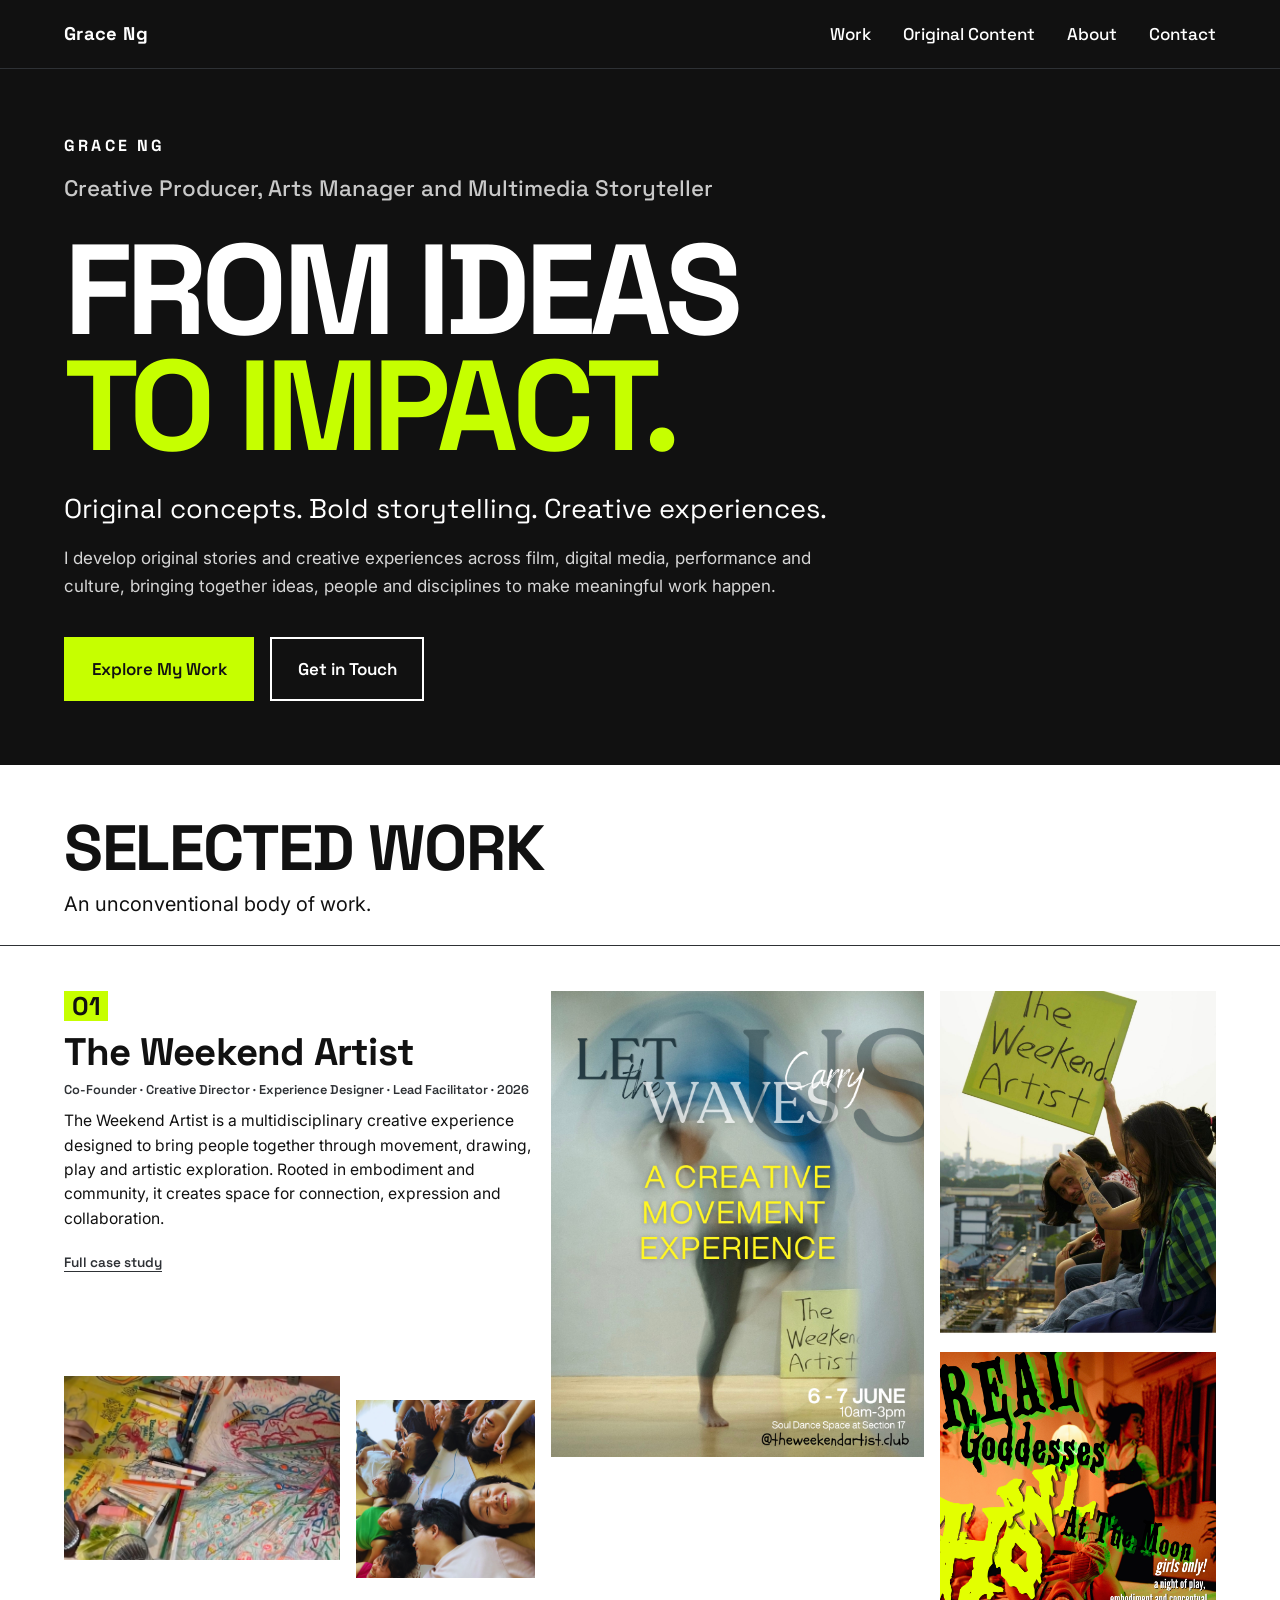
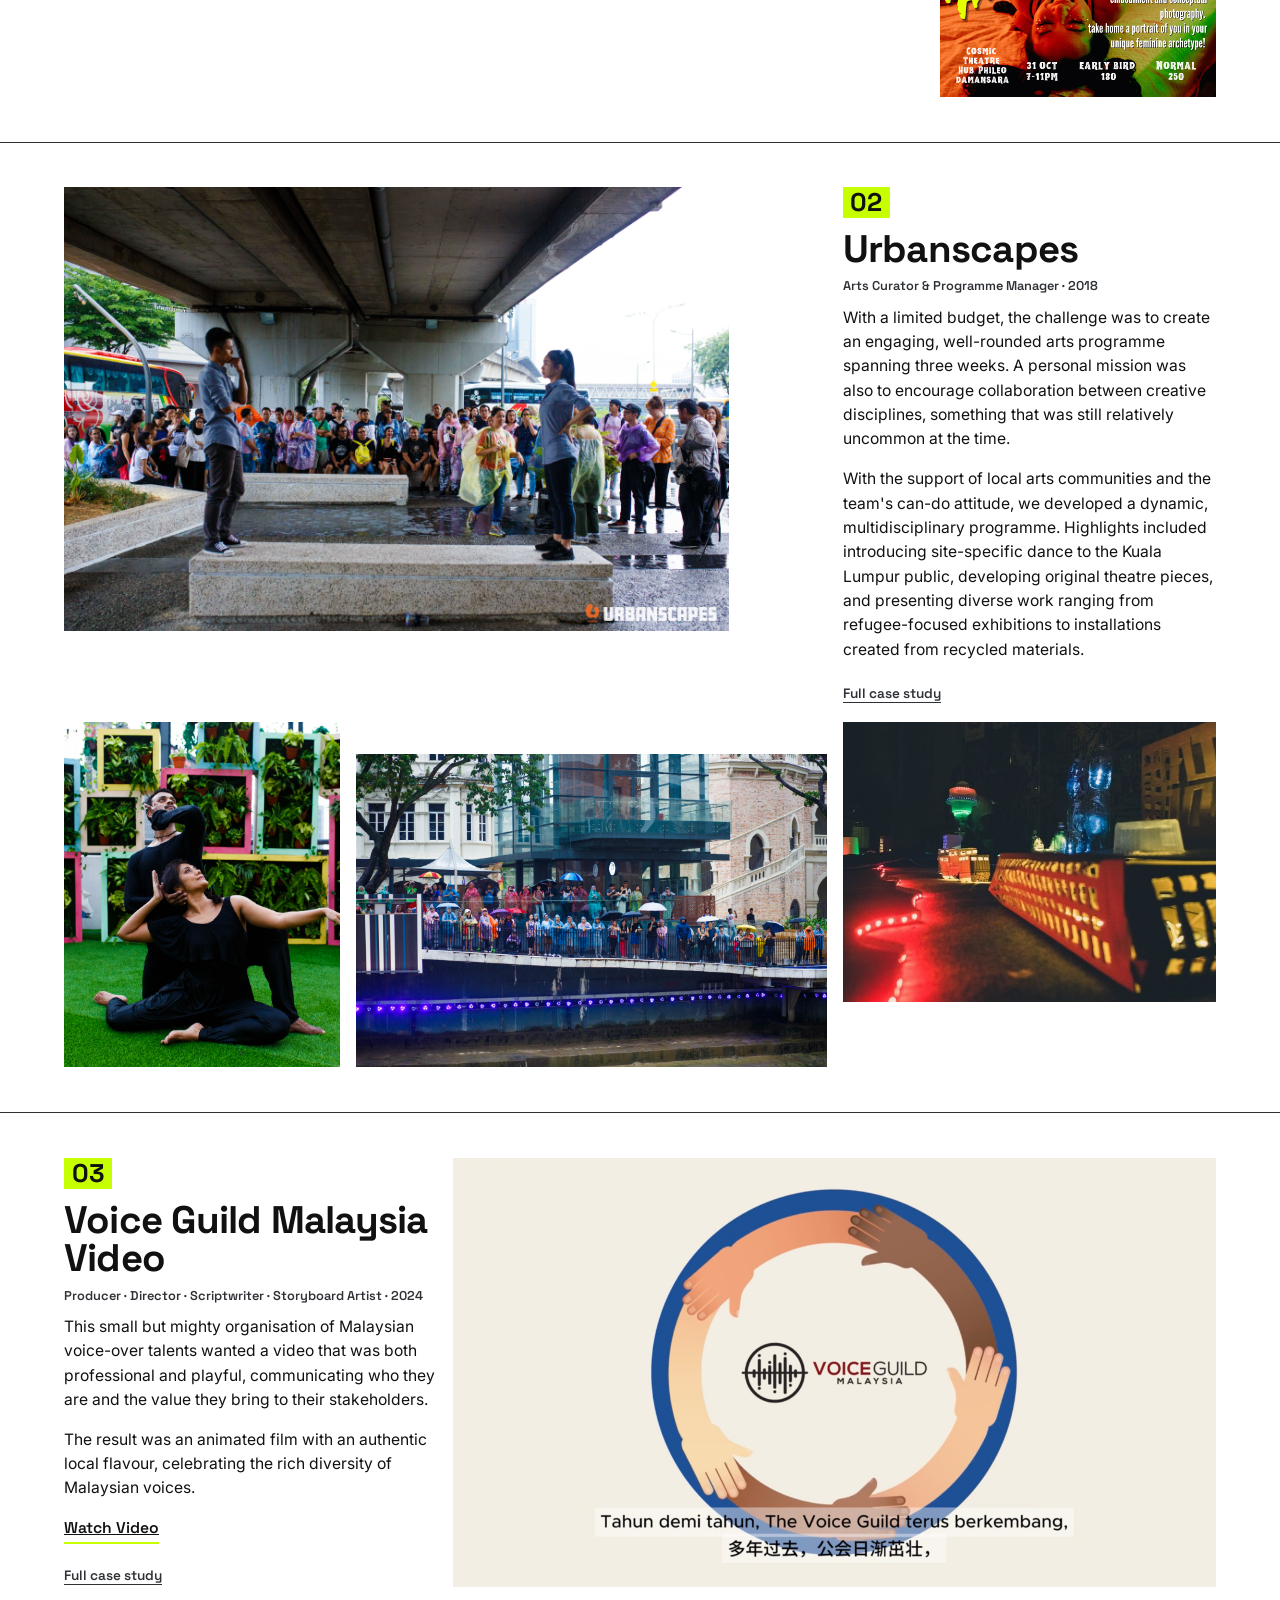
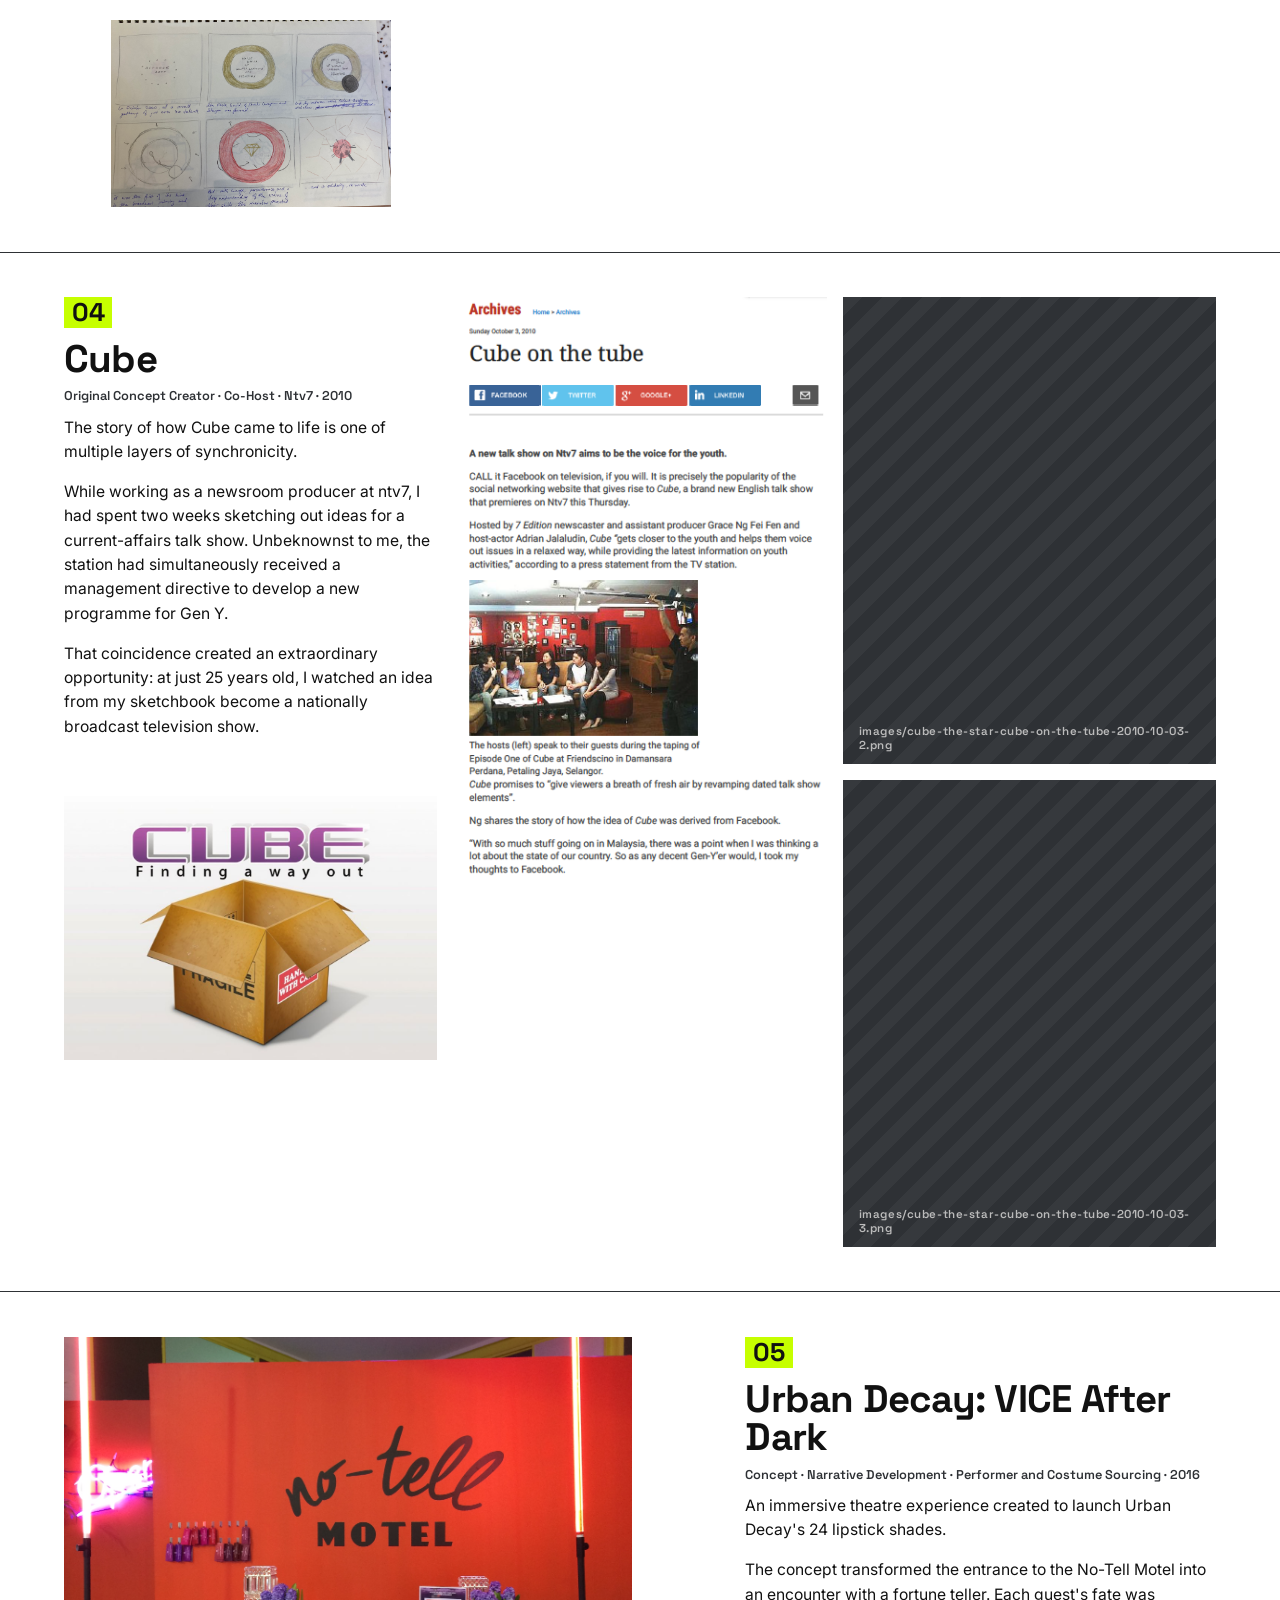
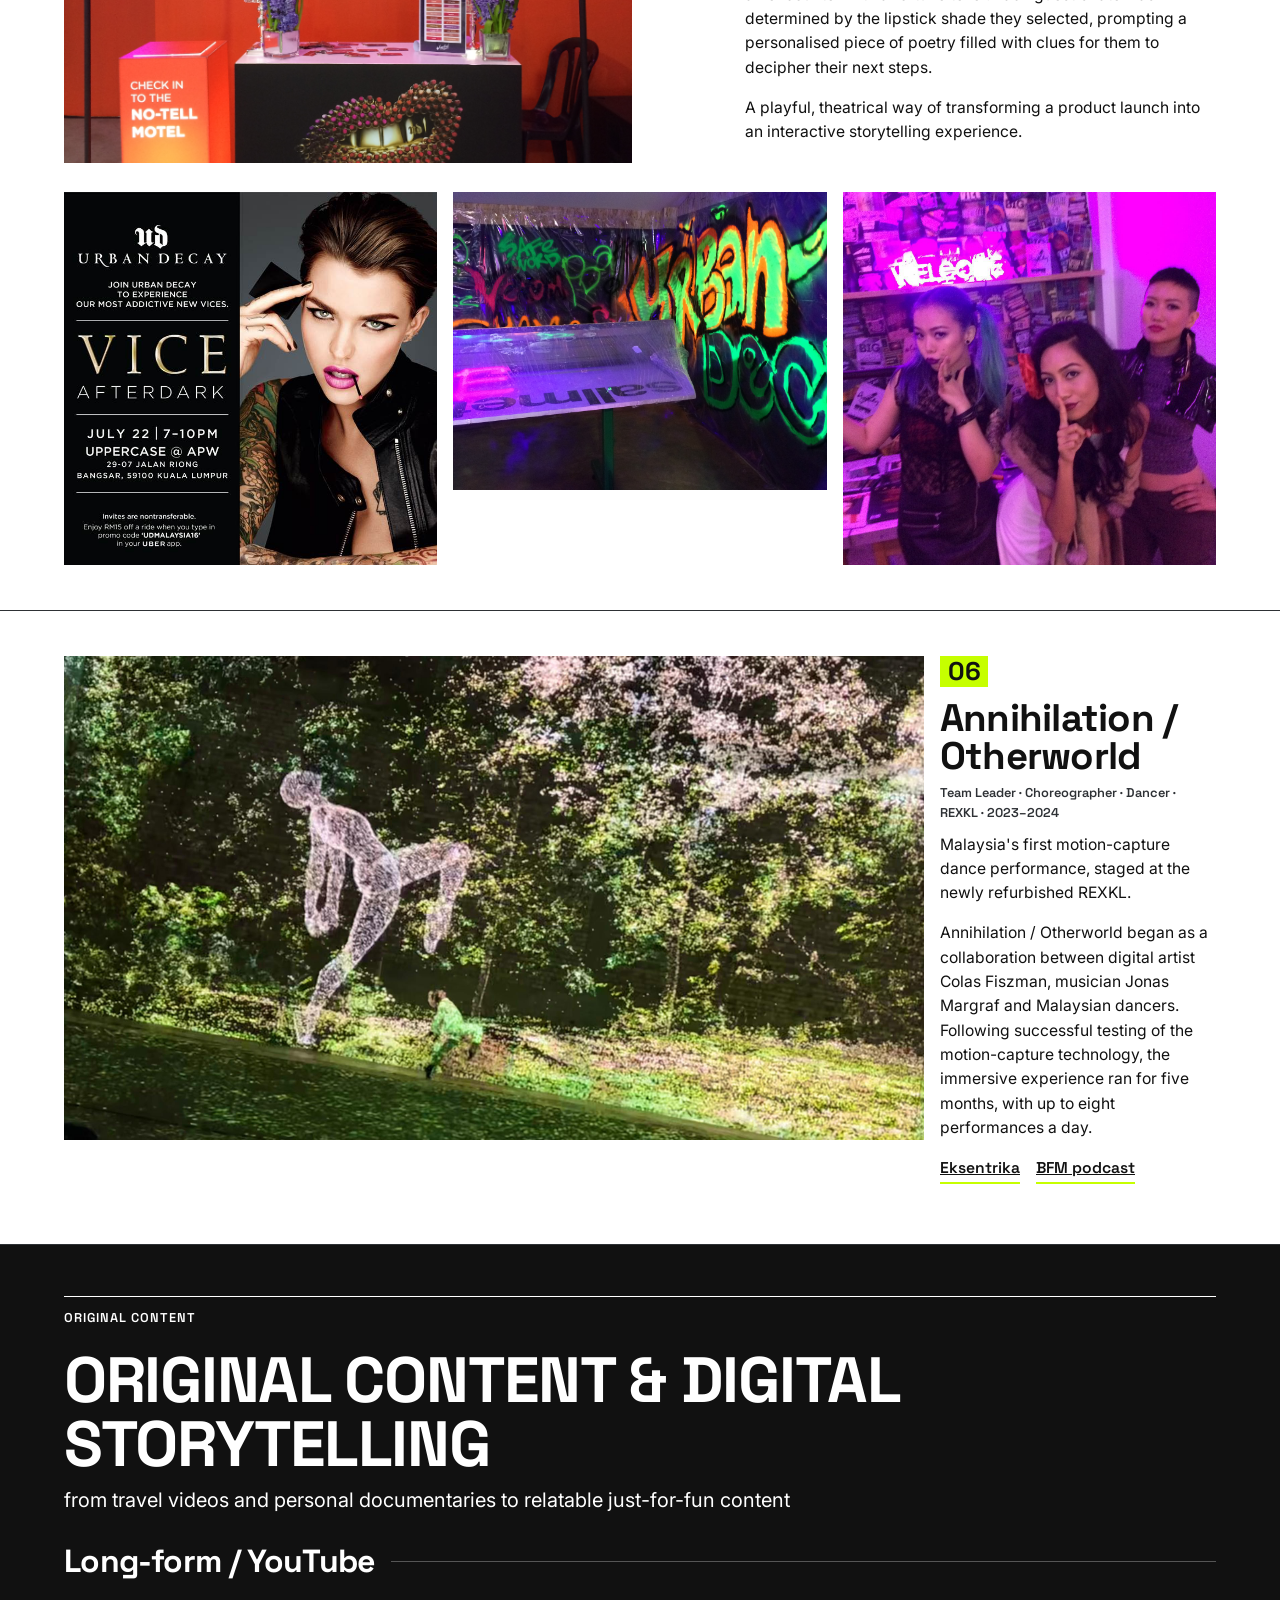
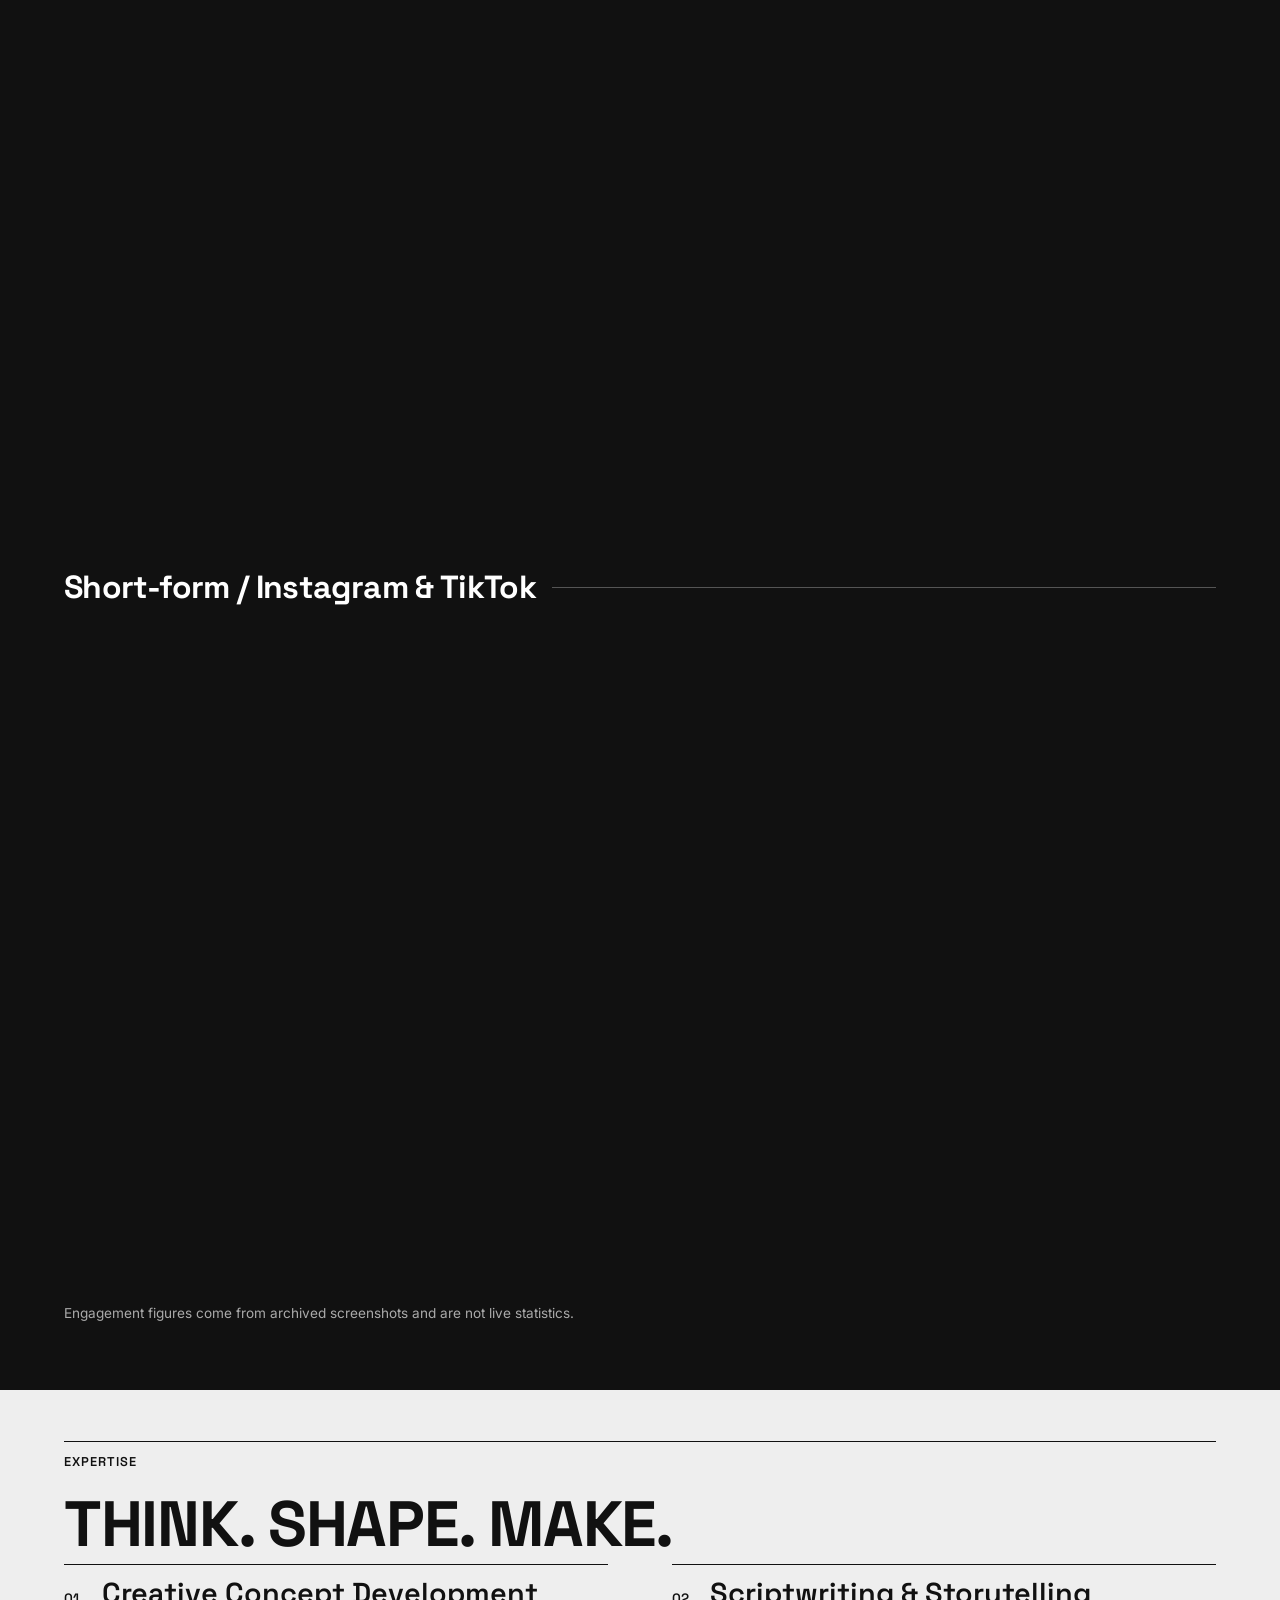
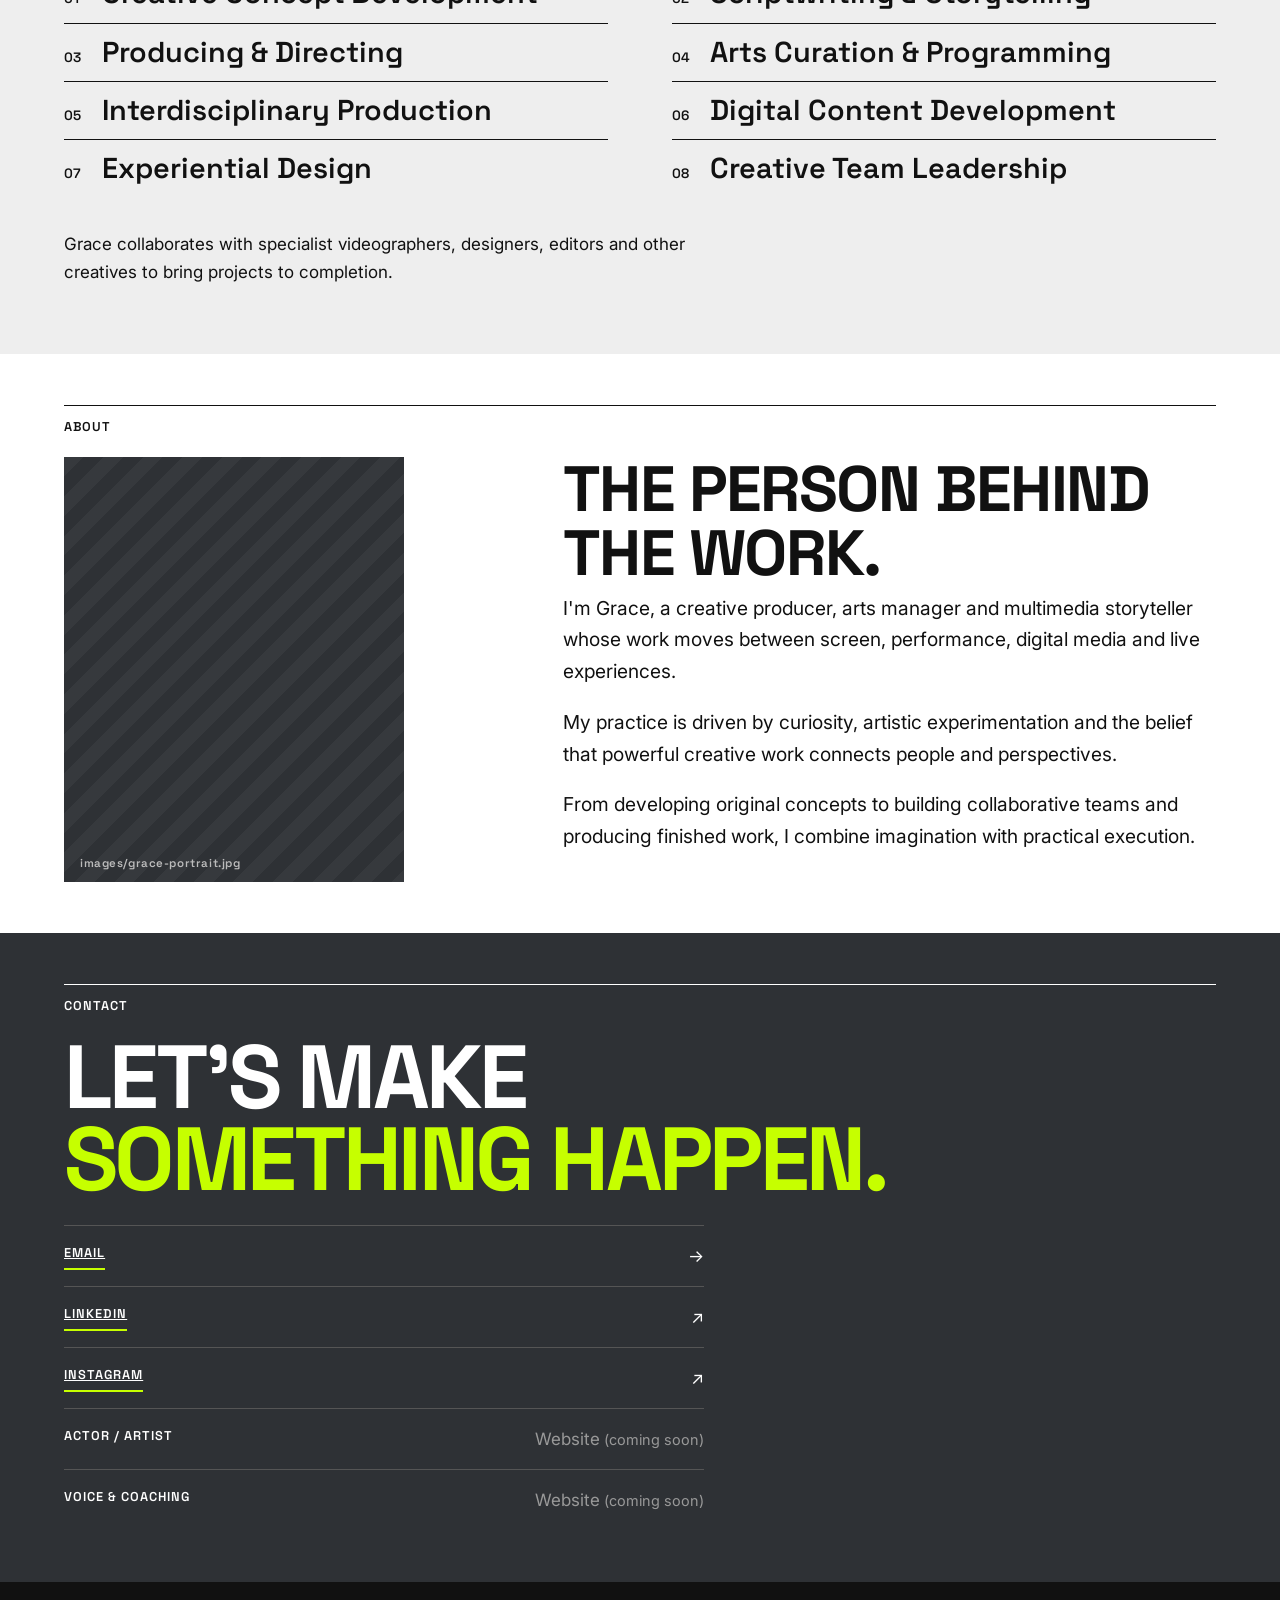
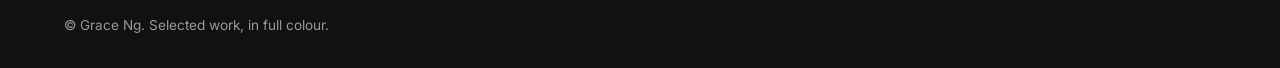
==== commit 89ed8209: "Add files via upload" ====
--- a/index.html
+++ b/index.html
@@ -3,8 +3,8 @@
 <h1>FROM IDEAS<br><span class="lime">TO IMPACT.</span></h1><div class="hero-sub"><p class="tag">Original concepts. Bold storytelling. Creative experiences.</p>
 <p class="intro">I develop original stories and creative experiences across film, digital media, performance and culture, bringing together ideas, people and disciplines to make meaningful work happen.</p></div>
 <div class="btns"><a class="btn primary" href="#work">Explore My Work</a><a class="btn" href="#contact">Get in Touch</a></div></div></section>
-<section id="work" class="work"><div class="wrap"><h2 class="sec-title">SELECTED WORK</h2><p class="sec-sub">An unconventional body of work.</p></div><article class="proj p1"><div class="wrap collage"><div class="pt"><span class="pnum">01</span><h3>The Weekend Artist</h3><p class="prole">Co-Founder · Creative Director · Experience Designer · Lead Facilitator · 2026</p><p>The Weekend Artist is a multidisciplinary creative experience designed to bring people together through movement, drawing, play and artistic exploration. Rooted in embodiment and community, it creates space for connection, expression and collaboration.</p><a class="case" href="projects/the-weekend-artist.html">Full case study</a></div><div class="media i1" data-file="images/weekend-artist-waves-poster.jpg" ><img src="images/weekend-artist-waves-poster.jpg" alt="Promotional poster: Let the Waves Carry Us" loading="lazy" onerror="imgFB(this)"></div><div class="media i2 fit" data-file="images/weekend-artist-rooftop.jpg" ><img src="images/weekend-artist-rooftop.jpg" alt="Rooftop photograph with the handmade Weekend Artist sign" loading="lazy" onerror="imgFB(this)"></div><div class="media i3" data-file="images/weekend-artist-drawing.jpg" ><img src="images/weekend-artist-drawing.jpg" alt="Overhead photograph of collaborative drawing" loading="lazy" onerror="imgFB(this)"></div><div class="media i4" data-file="images/weekend-artist-circle.jpg" ><img src="images/weekend-artist-circle.jpg" alt="Participants lying together in a circle" loading="lazy" onerror="imgFB(this)"></div><div class="media i5" data-file="images/weekend-artist-goddesses-poster.jpg" ><img src="images/weekend-artist-goddesses-poster.jpg" alt="Promotional poster: Real Goddesses Howl at the Moon" loading="lazy" onerror="imgFB(this)"></div></div></article><article class="proj p2"><div class="wrap collage"><div class="pt"><span class="pnum">02</span><h3>Urbanscapes</h3><p class="prole">Arts Curator & Programme Manager · 2018</p><p>As Curator and Program Manager for the Arts segment at Urbanscapes, I developed a well-rounded multidisciplinary programme designed to challenge, engage and include. We introduced site-specific dance and theatre to the public, created space for environmental and educational content, and featured performances by underprivileged youth, expanding what arts programming could be in a public festival context.</p><a class="case" href="projects/urbanscapes-2018.html">Full case study</a></div><div class="media i1" data-file="images/urbanscapes-overpass-performance.jpg" ><img src="images/urbanscapes-overpass-performance.jpg" alt="Site-specific performance beneath the overpass" loading="lazy" onerror="imgFB(this)"></div><div class="media i2" data-file="images/urbanscapes-dancers-frames.jpg" ><img src="images/urbanscapes-dancers-frames.jpg" alt="Dancers against colourful geometric plant frames" loading="lazy" onerror="imgFB(this)"></div><div class="media i3" data-file="images/urbanscapes-audience-rain.jpg" ><img src="images/urbanscapes-audience-rain.jpg" alt="Audience watching in the rain" loading="lazy" onerror="imgFB(this)"></div><div class="media i5" data-file="images/urbanscapes-installation.jpg" ><img src="images/urbanscapes-installation.jpg" alt="Environmental installation" loading="lazy" onerror="imgFB(this)"></div></div></article><article class="proj p3"><div class="wrap collage"><div class="pt"><span class="pnum">03</span><h3>Voice Guild Malaysia Video</h3><p class="prole">Producer · Director · Scriptwriter · Storyboard Artist · 2024</p><p>For Voice Guild Malaysia, I led the creative development of the video from concept to execution: writing the script, creating the storyboard, producing the project and directing the final piece.</p><p class="plinks"><a class="link-line" href="https://www.youtube.com/watch?v=SlmpdMUXcDM" target="_blank" rel="noopener">Watch Video</a></p><a class="case" href="projects/voice-guild-malaysia.html">Full case study</a></div><div class="media i1" data-file="images/voice-guild-animation-still.jpg" ><img src="images/voice-guild-animation-still.jpg" alt="Animation still: a gold microphone against the blue Kuala Lumpur skyline" loading="lazy" onerror="imgFB(this)"></div><div class="media i2" data-file="images/voice-guild-storyboard.jpg" ><img src="images/voice-guild-storyboard.jpg" alt="Hand-drawn storyboard sheet" loading="lazy" onerror="imgFB(this)"></div></div></article><article class="proj p4"><div class="wrap collage"><div class="pt"><span class="pnum">04</span><h3>Cube</h3><p class="prole">Original Concept Creator · Co-Host · Ntv7 · 2010</p><p>My experience with Cube reflects my background in hosting, presenting and broadcast media, building confidence in communication, live presence and audience connection.</p></div><div class="media i1" data-file="images/cube-the-star-cube-on-the-tube-2010-10-03.jpg" ><img src="images/cube-the-star-cube-on-the-tube-2010-10-03.jpg" alt="The Star archival article “Cube on the tube”, 3 October 2010" loading="lazy" onerror="imgFB(this)"></div><div class="media i2" data-file="images/cube-the-star-grace-ng-2010-10-21.jpg" ><img src="images/cube-the-star-grace-ng-2010-10-21.jpg" alt="The Star archival article “Ntv7 talk show co-host Grace Ng”, 21 October 2010" loading="lazy" onerror="imgFB(this)"></div><div class="media i3 fit" data-file="images/cube-logo.jpg"><img src="images/cube-logo.jpg" alt="Cube television programme logo: purple CUBE lettering, the words Finding a way out, and a cardboard box illustration" loading="lazy" onerror="imgFB(this)"></div></div></article><article class="proj p5"><div class="wrap collage"><div class="pt"><span class="pnum">05</span><h3>Urban Decay: VICE After Dark</h3><p class="prole">Concept · Narrative Development · Performer and Costume Sourcing · 2016</p><p>For Urban Decay's Vice activation, I developed the concept and story for the immersive theatre experience, while also sourcing performers and costumes to help shape a bold, interactive brand world.</p></div><div class="media i1" data-file="images/urban-decay-no-tell-motel.jpg" ><img src="images/urban-decay-no-tell-motel.jpg" alt="Orange No-Tell Motel installation" loading="lazy" onerror="imgFB(this)"></div><div class="media i2 fit" data-file="images/urban-decay-invitation.jpg" ><img src="images/urban-decay-invitation.jpg" alt="Urban Decay VICE After Dark campaign invitation" loading="lazy" onerror="imgFB(this)"></div><div class="media i3 fit" data-file="images/urban-decay-graffiti.jpg" ><img src="images/urban-decay-graffiti.jpg" alt="Fluorescent graffiti installation" loading="lazy" onerror="imgFB(this)"></div><div class="media i4 fit" data-file="images/urban-decay-performers.jpg" ><img src="images/urban-decay-performers.jpg" alt="Three performers in costume" loading="lazy" onerror="imgFB(this)"></div></div></article><article class="proj p6"><div class="wrap collage"><div class="pt"><span class="pnum">06</span><h3>Annihilation / Otherworld</h3><p class="prole">Team Leader · Choreographer · Dancer · REXKL · 2023–2024</p><p>For Annihilation / Otherworld at REXKL, Malaysia's first motion capture dance performance, I played a leading creative and logistical role: testing the mocap suit, collaborating on the opening performance, sourcing dancers, creating choreography, organizing rehearsals and managing schedules and payments.</p><p class="plinks"><a class="link-line" href="https://www.eksentrika.com/malaysia-first-motion-capture-dance-annihilation/" target="_blank" rel="noopener">Eksentrika</a> <a class="link-line" href="https://www.bfm.my/content/podcast/rexperience-the-otherworld-annihilation" target="_blank" rel="noopener">BFM podcast</a></p></div><div class="media i1" data-file="images/annihilation-mocap-forest.jpg" ><img src="images/annihilation-mocap-forest.jpg" alt="Motion-capture visual of a large human figure against a forest" loading="lazy" onerror="imgFB(this)"></div></div></article></section>
-<section id="original-content" class="dark"><div class="wrap"><div class="sec-head"><span class="label">Original Content</span></div><h2 class="sec-title">ORIGINAL CONTENT &amp; DIGITAL STORYTELLING</h2><p class="sec-sub">From travel videos and personal documentaries to relatable just-for-fun content</p>
+<section id="work" class="work"><div class="wrap"><h2 class="sec-title">SELECTED WORK</h2><p class="sec-sub">An unconventional body of work.</p></div><article class="proj p1"><div class="wrap collage"><div class="pt"><span class="pnum">01</span><h3>The Weekend Artist</h3><p class="prole">Co-Founder · Creative Director · Experience Designer · Lead Facilitator · 2026</p><p>The Weekend Artist is a multidisciplinary creative experience designed to bring people together through movement, drawing, play and artistic exploration. Rooted in embodiment and community, it creates space for connection, expression and collaboration.</p><a class="case" href="projects/the-weekend-artist.html">Full case study</a></div><div class="media i1" data-file="images/weekend-artist-waves-poster.jpg" ><img src="images/weekend-artist-waves-poster.jpg" alt="Promotional poster: Let the Waves Carry Us" loading="lazy" onerror="imgFB(this)"></div><div class="media i2 fit" data-file="images/weekend-artist-rooftop.jpg" ><img src="images/weekend-artist-rooftop.jpg" alt="Rooftop photograph with the handmade Weekend Artist sign" loading="lazy" onerror="imgFB(this)"></div><div class="media i3" data-file="images/weekend-artist-drawing.jpg" ><img src="images/weekend-artist-drawing.jpg" alt="Overhead photograph of collaborative drawing" loading="lazy" onerror="imgFB(this)"></div><div class="media i4" data-file="images/weekend-artist-circle.jpg" ><img src="images/weekend-artist-circle.jpg" alt="Participants lying together in a circle" loading="lazy" onerror="imgFB(this)"></div><div class="media i5" data-file="images/weekend-artist-goddesses-poster.jpg" ><img src="images/weekend-artist-goddesses-poster.jpg" alt="Promotional poster: Real Goddesses Howl at the Moon" loading="lazy" onerror="imgFB(this)"></div></div></article><article class="proj p2"><div class="wrap collage"><div class="pt"><span class="pnum">02</span><h3>Urbanscapes</h3><p class="prole">Arts Curator & Programme Manager · 2018</p><p>With a limited budget, the challenge was to create an engaging, well-rounded arts programme spanning three weeks. A personal mission was also to encourage collaboration between creative disciplines, something that was still relatively uncommon at the time.</p><p>With the support of local arts communities and the team's can-do attitude, we developed a dynamic, multidisciplinary programme. Highlights included introducing site-specific dance to the Kuala Lumpur public, developing original theatre pieces, and presenting diverse work ranging from refugee-focused exhibitions to installations created from recycled materials.</p><a class="case" href="projects/urbanscapes-2018.html">Full case study</a></div><div class="media i1" data-file="images/urbanscapes-overpass-performance.jpg" ><img src="images/urbanscapes-overpass-performance.jpg" alt="Site-specific performance beneath the overpass" loading="lazy" onerror="imgFB(this)"></div><div class="media i2" data-file="images/urbanscapes-dancers-frames.jpg" ><img src="images/urbanscapes-dancers-frames.jpg" alt="Dancers against colourful geometric plant frames" loading="lazy" onerror="imgFB(this)"></div><div class="media i3" data-file="images/urbanscapes-audience-rain.jpg" ><img src="images/urbanscapes-audience-rain.jpg" alt="Audience watching in the rain" loading="lazy" onerror="imgFB(this)"></div><div class="media i5" data-file="images/urbanscapes-installation.jpg" ><img src="images/urbanscapes-installation.jpg" alt="Environmental installation" loading="lazy" onerror="imgFB(this)"></div></div></article><article class="proj p3"><div class="wrap collage"><div class="pt"><span class="pnum">03</span><h3>Voice Guild Malaysia Video</h3><p class="prole">Producer · Director · Scriptwriter · Storyboard Artist · 2024</p><p>This small but mighty organisation of Malaysian voice-over talents wanted a video that was both professional and playful, communicating who they are and the value they bring to their stakeholders.</p><p>The result was an animated film with an authentic local flavour, celebrating the rich diversity of Malaysian voices.</p><p class="plinks"><a class="link-line" href="https://www.youtube.com/watch?v=SlmpdMUXcDM" target="_blank" rel="noopener">Watch Video</a></p><a class="case" href="projects/voice-guild-malaysia.html">Full case study</a></div><div class="media i1" data-file="images/voice-guild-animation-still.jpg" ><img src="images/voice-guild-animation-still.jpg" alt="Animation still: a gold microphone against the blue Kuala Lumpur skyline" loading="lazy" onerror="imgFB(this)"></div><div class="media i2" data-file="images/voice-guild-storyboard.jpg" ><img src="images/voice-guild-storyboard.jpg" alt="Hand-drawn storyboard sheet" loading="lazy" onerror="imgFB(this)"></div></div></article><article class="proj p4"><div class="wrap collage"><div class="pt"><span class="pnum">04</span><h3>Cube</h3><p class="prole">Original Concept Creator · Co-Host · Ntv7 · 2010</p><p>The story of how Cube came to life is one of multiple layers of synchronicity.</p><p>While working as a newsroom producer at ntv7, I had spent two weeks sketching out ideas for a current-affairs talk show. Unbeknownst to me, the station had simultaneously received a management directive to develop a new programme for Gen Y.</p><p>That coincidence created an extraordinary opportunity: at just 25 years old, I watched an idea from my sketchbook become a nationally broadcast television show.</p></div><div class="media i1 fit" data-file="images/cube-the-star-cube-on-the-tube-2010-10-03.jpg" ><img src="images/cube-the-star-cube-on-the-tube-2010-10-03.jpg" alt="The Star archival article “Cube on the tube”, 3 October 2010" loading="lazy" onerror="imgFB(this)"></div><div class="media i2 fit" data-file="images/cube-the-star-cube-on-the-tube-2010-10-03-2.png"><img src="images/cube-the-star-cube-on-the-tube-2010-10-03-2.png" alt="The Star archival feature “Cube on the tube”, 3 October 2010: excerpt explaining the concept behind Cube" loading="lazy" onerror="imgFB(this)"></div><div class="media i4 fit" data-file="images/cube-the-star-cube-on-the-tube-2010-10-03-3.png"><img src="images/cube-the-star-cube-on-the-tube-2010-10-03-3.png" alt="The Star archival feature “Cube on the tube”, 3 October 2010: excerpt explaining the format of Cube" loading="lazy" onerror="imgFB(this)"></div><div class="media i3 fit" data-file="images/cube-logo.jpg"><img src="images/cube-logo.jpg" alt="Cube television programme logo: purple CUBE lettering, the words Finding a way out, and a cardboard box illustration" loading="lazy" onerror="imgFB(this)"></div></div></article><article class="proj p5"><div class="wrap collage"><div class="pt"><span class="pnum">05</span><h3>Urban Decay: VICE After Dark</h3><p class="prole">Concept · Narrative Development · Performer and Costume Sourcing · 2016</p><p>An immersive theatre experience created to launch Urban Decay's 24 lipstick shades.</p><p>The concept transformed the entrance to the No-Tell Motel into an encounter with a fortune teller. Each guest's fate was determined by the lipstick shade they selected, prompting a personalised piece of poetry filled with clues for them to decipher their next steps.</p><p>A playful, theatrical way of transforming a product launch into an interactive storytelling experience.</p></div><div class="media i1" data-file="images/urban-decay-no-tell-motel.jpg" ><img src="images/urban-decay-no-tell-motel.jpg" alt="Orange No-Tell Motel installation" loading="lazy" onerror="imgFB(this)"></div><div class="media i2 fit" data-file="images/urban-decay-invitation.jpg" ><img src="images/urban-decay-invitation.jpg" alt="Urban Decay VICE After Dark campaign invitation" loading="lazy" onerror="imgFB(this)"></div><div class="media i3 fit" data-file="images/urban-decay-graffiti.jpg" ><img src="images/urban-decay-graffiti.jpg" alt="Fluorescent graffiti installation" loading="lazy" onerror="imgFB(this)"></div><div class="media i4 fit" data-file="images/urban-decay-performers.jpg" ><img src="images/urban-decay-performers.jpg" alt="Three performers in costume" loading="lazy" onerror="imgFB(this)"></div></div></article><article class="proj p6"><div class="wrap collage"><div class="pt"><span class="pnum">06</span><h3>Annihilation / Otherworld</h3><p class="prole">Team Leader · Choreographer · Dancer · REXKL · 2023–2024</p><p>Malaysia's first motion-capture dance performance, staged at the newly refurbished REXKL.</p><p>Annihilation / Otherworld began as a collaboration between digital artist Colas Fiszman, musician Jonas Margraf and Malaysian dancers. Following successful testing of the motion-capture technology, the immersive experience ran for five months, with up to eight performances a day.</p><p class="plinks"><a class="link-line" href="https://www.eksentrika.com/malaysia-first-motion-capture-dance-annihilation/" target="_blank" rel="noopener">Eksentrika</a> <a class="link-line" href="https://www.bfm.my/content/podcast/rexperience-the-otherworld-annihilation" target="_blank" rel="noopener">BFM podcast</a></p></div><div class="media i1" data-file="images/annihilation-mocap-forest.jpg" ><img src="images/annihilation-mocap-forest.jpg" alt="Motion-capture visual of a large human figure against a forest" loading="lazy" onerror="imgFB(this)"></div></div></article></section>
+<section id="original-content" class="dark"><div class="wrap"><div class="sec-head"><span class="label">Original Content</span></div><h2 class="sec-title">ORIGINAL CONTENT &amp; DIGITAL STORYTELLING</h2><p class="sec-sub">from travel videos and personal documentaries to relatable just-for-fun content</p>
 <h3 class="sub-title">Long-form / YouTube</h3><div class="long-grid"><a class="vid reveal" href="https://youtu.be/wzgdyG1M5Pg?si=FYGuXKOVfQmkMwlN" target="_blank" rel="noopener"><div class="media r-169 fit" data-file="images/longform-actors-journey.jpg" ><img src="images/longform-actors-journey.jpg" alt="Thumbnail for the YouTube video: An Actor&#x27;s Journey — Learning Cantonese and Shaving My Head for a Film" loading="lazy" onerror="imgFB(this)"></div><h4>An Actor's Journey — Learning Cantonese and Shaving My Head for a Film</h4><span class="link-line">Watch on YouTube</span></a><a class="vid reveal" href="https://youtu.be/zSMj9Q-1QiI?si=Oxp9pNbJK7Gc8Sd2" target="_blank" rel="noopener"><div class="media r-169 fit" data-file="images/longform-ipoh-by-train.jpg" ><img src="images/longform-ipoh-by-train.jpg" alt="Thumbnail for the YouTube video: Ipoh by Train — The Perfect Solo Weekend Escape" loading="lazy" onerror="imgFB(this)"></div><h4>Ipoh by Train — The Perfect Solo Weekend Escape</h4><span class="link-line">Watch on YouTube</span></a></div>
 <h3 class="sub-title">Short-form / Instagram &amp; TikTok</h3><div class="short-grid"><figure style="margin:0" class="reveal"><div class="media r-916 fit" data-file="images/short-malaysian-cultural-comedy.jpg" ><img src="images/short-malaysian-cultural-comedy.jpg" alt="Still from short-form video: Malaysian Cultural Comedy" loading="lazy" onerror="imgFB(this)"></div><div class="stat"><div class="big">60.8K</div><div class="sm">plays · 8,682 likes</div><h4>Malaysian Cultural Comedy</h4></div></figure><figure style="margin:0" class="reveal"><div class="media r-916 fit" data-file="images/short-client-behaviours.jpg" ><img src="images/short-client-behaviours.jpg" alt="Still from short-form video: Client Behaviours Around the World" loading="lazy" onerror="imgFB(this)"></div><div class="stat"><div class="big">1.5M</div><div class="sm">views · 56.5K likes · 5.1K saves</div><h4>Client Behaviours Around the World</h4></div></figure><figure style="margin:0" class="reveal"><div class="media r-916 fit" data-file="images/short-singapore.jpg" ><img src="images/short-singapore.jpg" alt="Still from short-form video: Unique Things to Do in Singapore" loading="lazy" onerror="imgFB(this)"></div><div class="stat"><div class="big">228K</div><div class="sm">views · 7.9K shares · 4.6K saves</div><h4>Unique Things to Do in Singapore</h4></div></figure></div>
 <p class="note">Engagement figures come from archived screenshots and are not live statistics.</p></div></section>
@@ -12,4 +12,4 @@
 <section id="about"><div class="wrap"><div class="sec-head"><span class="label">About</span></div><div class="about"><div><div class="media r-45" data-file="images/grace-portrait.jpg" ><img src="images/grace-portrait.jpg" alt="Portrait of Grace Ng" loading="lazy" onerror="imgFB(this)"></div></div><div><h2 class="sec-title">THE PERSON BEHIND THE WORK.</h2>
 <p>I'm Grace, a creative producer, arts manager and multimedia storyteller whose work moves between screen, performance, digital media and live experiences.</p><p>My practice is driven by curiosity, artistic experimentation and the belief that powerful creative work connects people and perspectives.</p><p>From developing original concepts to building collaborative teams and producing finished work, I combine imagination with practical execution.</p></div></div></div></section>
 <section id="contact" class="contact graphite"><div class="wrap"><div class="sec-head"><span class="label">Contact</span></div><h2>LET'S MAKE<br><span class="lime">SOMETHING HAPPEN.</span></h2>
-<ul class="contact-list"><li><span class="label">Email</span><span class="placeholder">[PLACEHOLDER: add email]</span></li><li><span class="label">LinkedIn</span><span class="placeholder">[PLACEHOLDER: add LinkedIn URL]</span></li><li><span class="label">YouTube</span><span class="placeholder">[PLACEHOLDER: add YouTube channel URL]</span></li><li><span class="label">Actor / Artist</span><span class="disabled" aria-disabled="true">Website</span></li><li><span class="label">Voice &amp; Coaching</span><span class="disabled" aria-disabled="true">Website</span></li></ul></div></section></main><footer class="site-footer"><div class="wrap">© Grace Ng. Selected work, in full colour.</div></footer><script src="script.js"></script></body></html>
+<ul class="contact-list"><li><a class="label link-line" href="mailto:gracengfeifen@gmail.com">Email</a><span aria-hidden="true">→</span></li><li><a class="label link-line" href="https://www.linkedin.com/in/grace-ng-16166646" target="_blank" rel="noopener noreferrer">LinkedIn</a><span aria-hidden="true">↗</span></li><li><a class="label link-line" href="https://www.instagram.com/gracengfeifen/" target="_blank" rel="noopener noreferrer">Instagram</a><span aria-hidden="true">↗</span></li><li><span class="label">Actor / Artist</span><span class="disabled" aria-disabled="true">Website</span></li><li><span class="label">Voice &amp; Coaching</span><span class="disabled" aria-disabled="true">Website</span></li></ul></div></section></main><footer class="site-footer"><div class="wrap">© Grace Ng. Selected work, in full colour.</div></footer><script src="script.js"></script></body></html>
--- a/style.css
+++ b/style.css
@@ -190,9 +190,8 @@
 .p2 .i1{grid-column:1/8;grid-row:1;aspect-ratio:3/2}.p2 .pt{grid-column:9/13;grid-row:1;align-self:end}.p2 .i2{grid-column:1/4;grid-row:2;aspect-ratio:4/5}.p2 .i3{grid-column:4/9;grid-row:2;aspect-ratio:3/2;margin-top:2rem}.p2 .i5{grid-column:9/13;grid-row:2;aspect-ratio:4/3}
 /* 03 Voice Guild */
 .p3 .pt{grid-column:1/5;grid-row:1}.p3 .i1{grid-column:5/13;grid-row:1/3;aspect-ratio:16/9}.p3 .i2{grid-column:1/5;grid-row:2;aspect-ratio:3/2;margin-top:1rem;width:75%;justify-self:center}
-/* 04 Cube archival spread */
-.p4 .pt{grid-column:1/5;grid-row:1}.p4 .i1{grid-column:5/9;grid-row:1/3;aspect-ratio:4/5}.p4 .i2{grid-column:9/13;grid-row:1/3;aspect-ratio:4/5;margin-top:2.5rem}.p4 .i3{grid-column:1/5;grid-row:2;aspect-ratio:4/3;margin-top:1rem}
-.p4 .i1 img,.p4 .i2 img{object-position:top}
+/* 04 Cube archival spread: three uncropped newspaper excerpts + programme logo */
+.p4 .pt{grid-column:1/5;grid-row:1}.p4 .i1{grid-column:5/9;grid-row:1/3;aspect-ratio:4/5}.p4 .i2{grid-column:9/13;grid-row:1;aspect-ratio:4/5}.p4 .i4{grid-column:9/13;grid-row:2;aspect-ratio:4/5}.p4 .i3{grid-column:1/5;grid-row:2;aspect-ratio:4/3;margin-top:1rem}
 /* 05 Urban Decay: hero + text unchanged; three supporting images in a row beneath */
 .p5 .i1{grid-column:1/7;grid-row:1/3;aspect-ratio:4/3}.p5 .pt{grid-column:8/13;grid-row:1}.p5 .i2{grid-column:1/5;grid-row:3}.p5 .i3{grid-column:5/9;grid-row:3}.p5 .i4{grid-column:9/13;grid-row:3}
 /* 06 Annihilation */
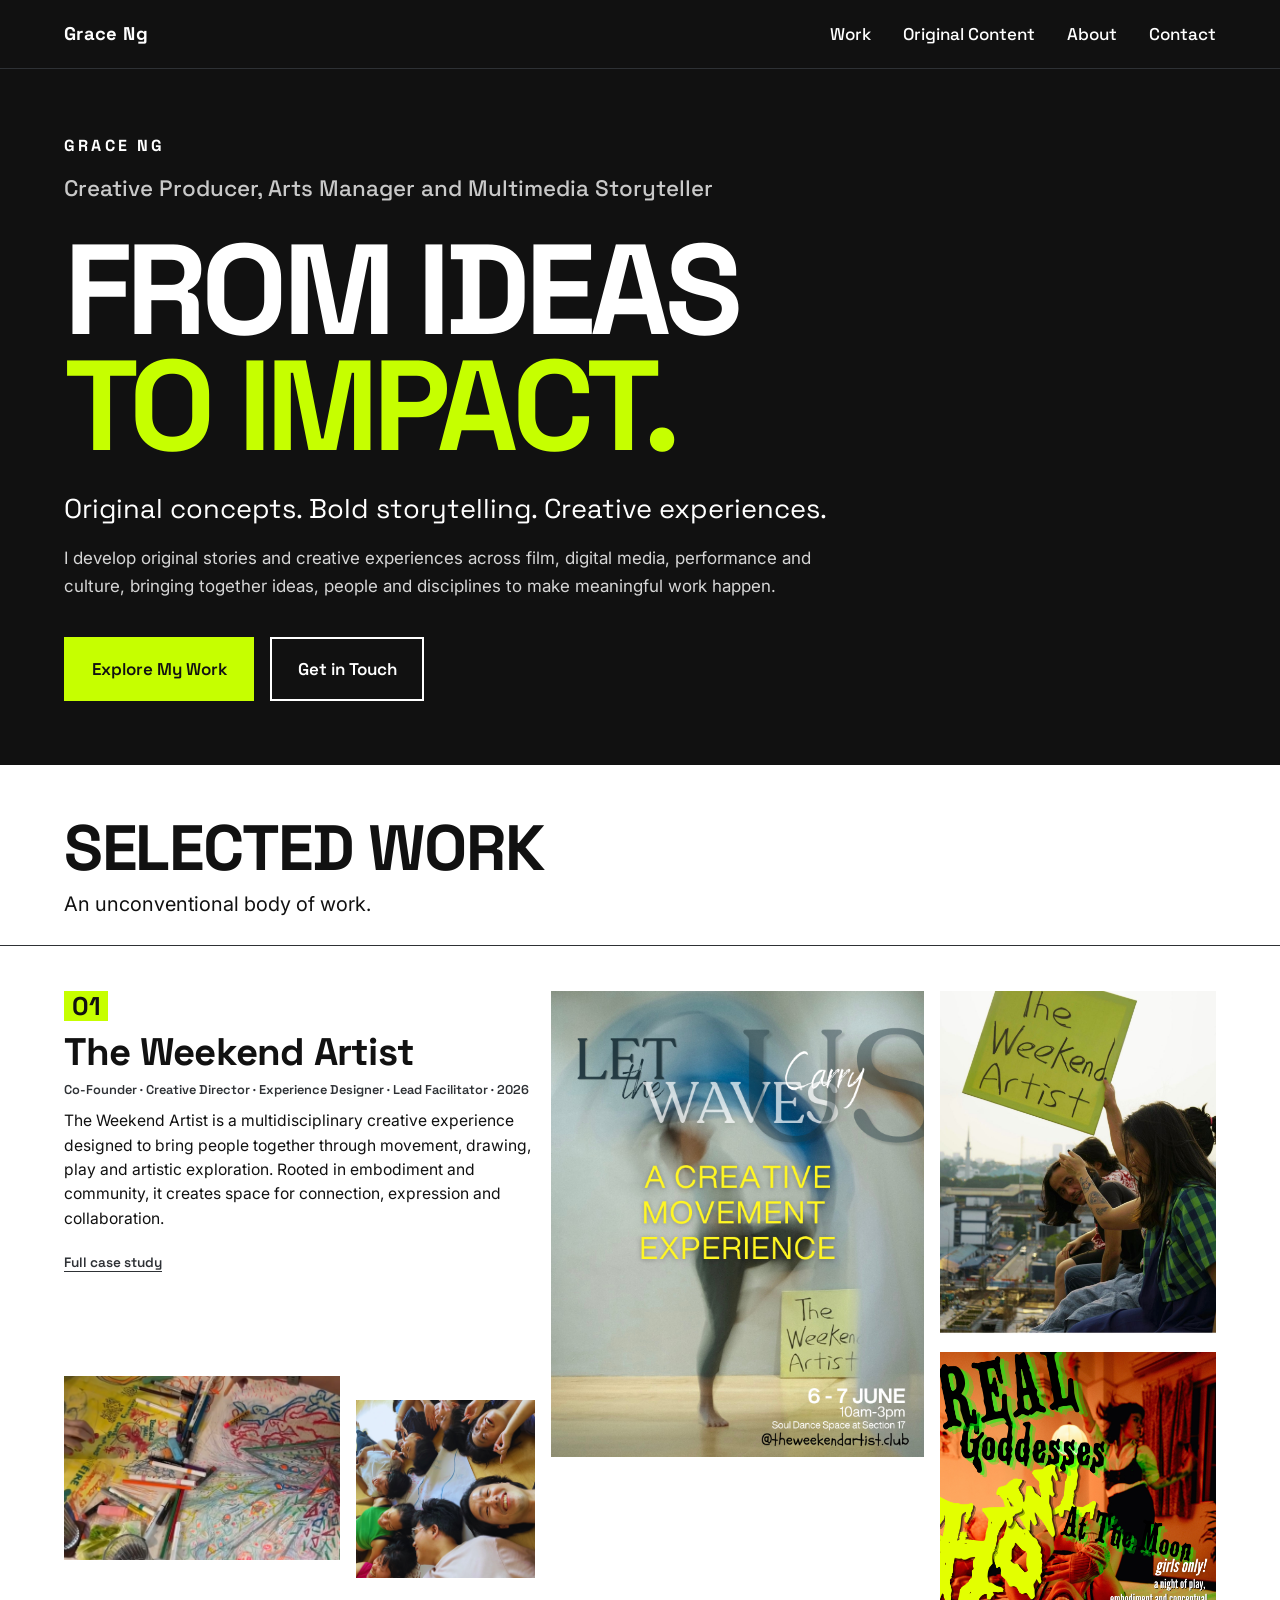
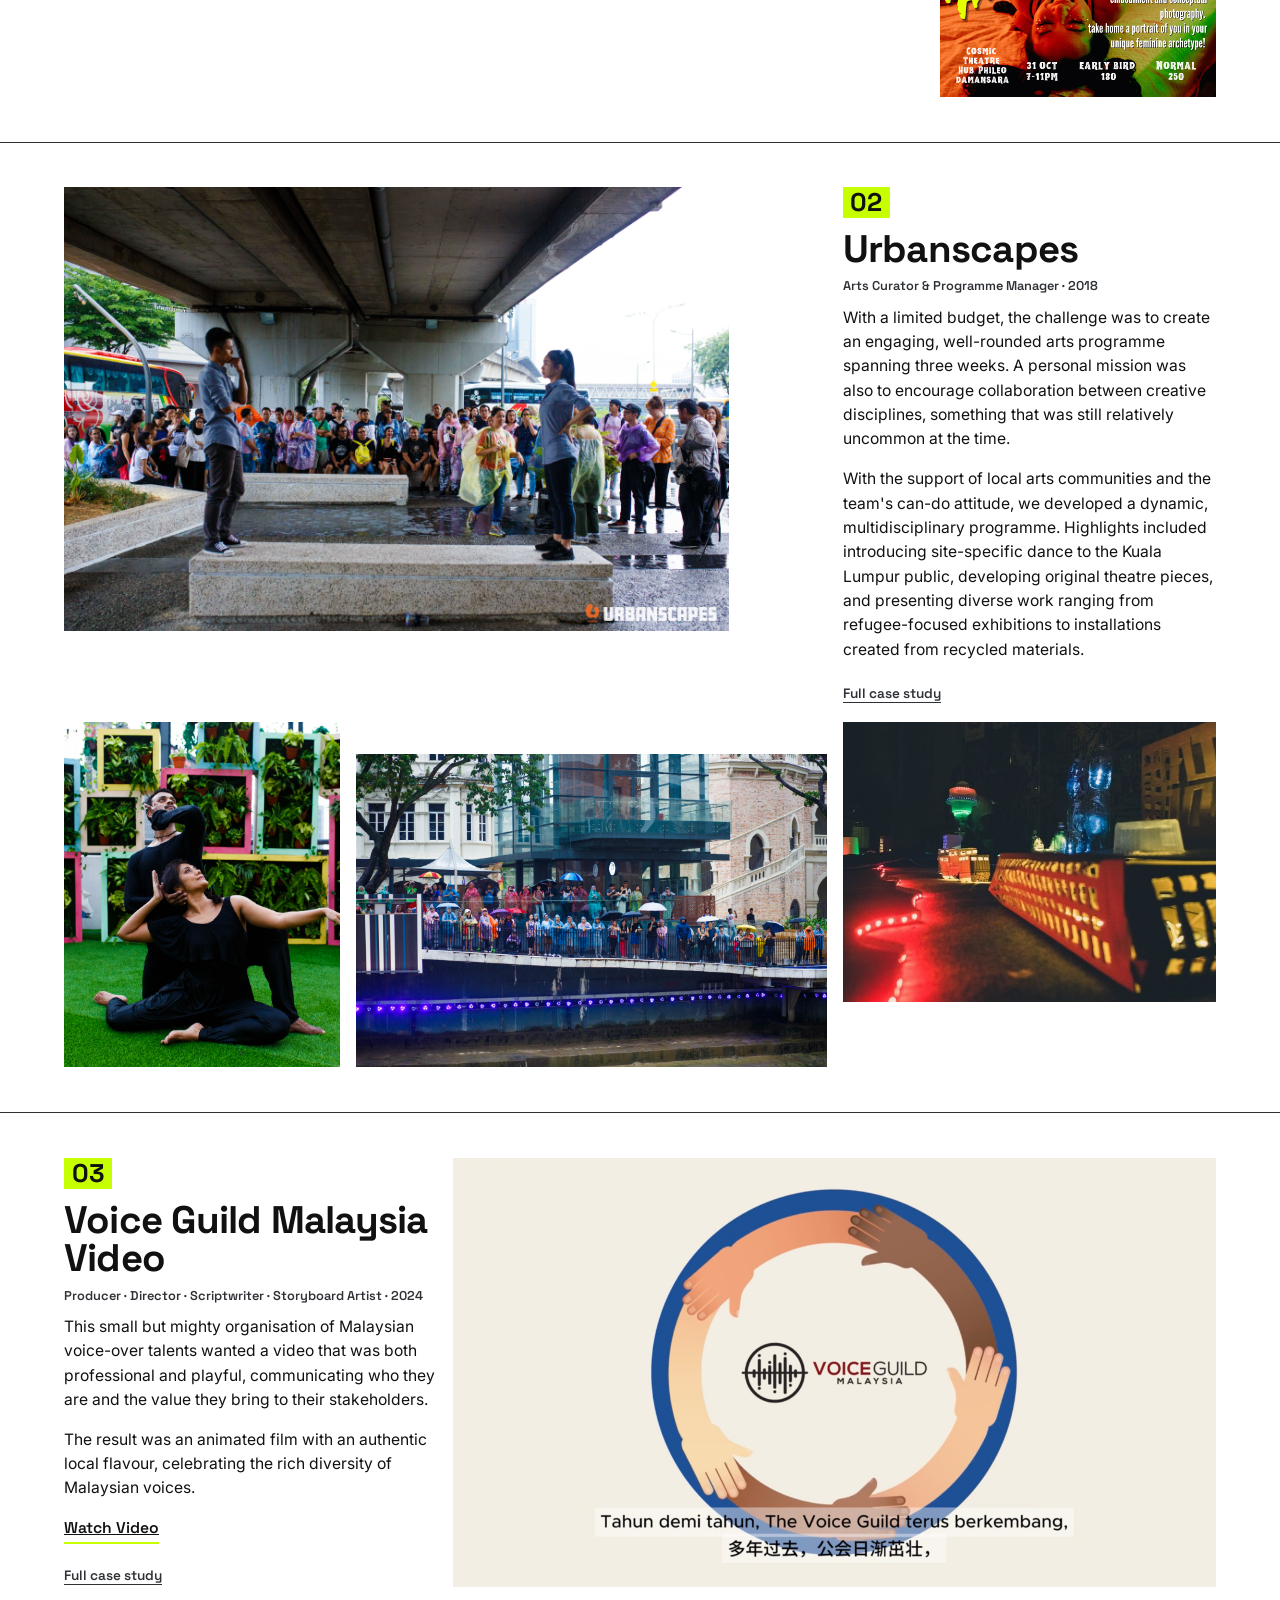
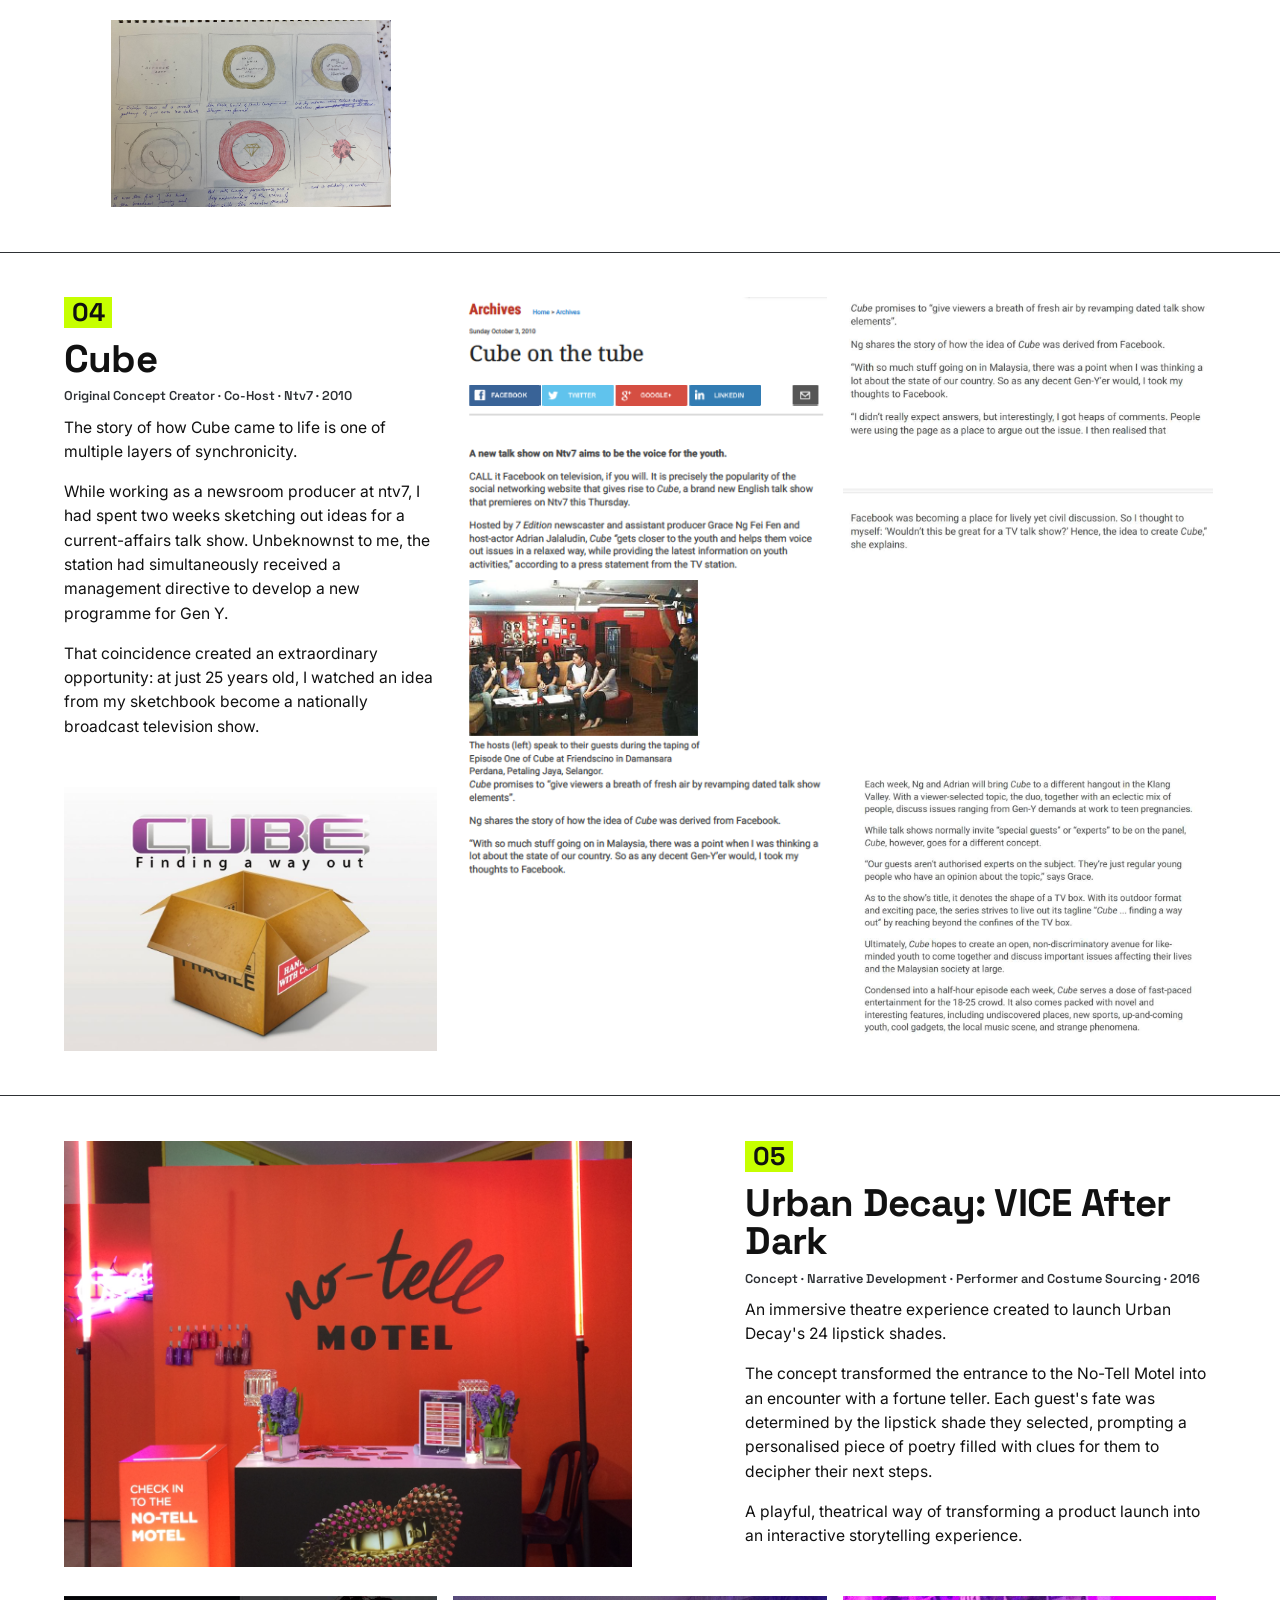
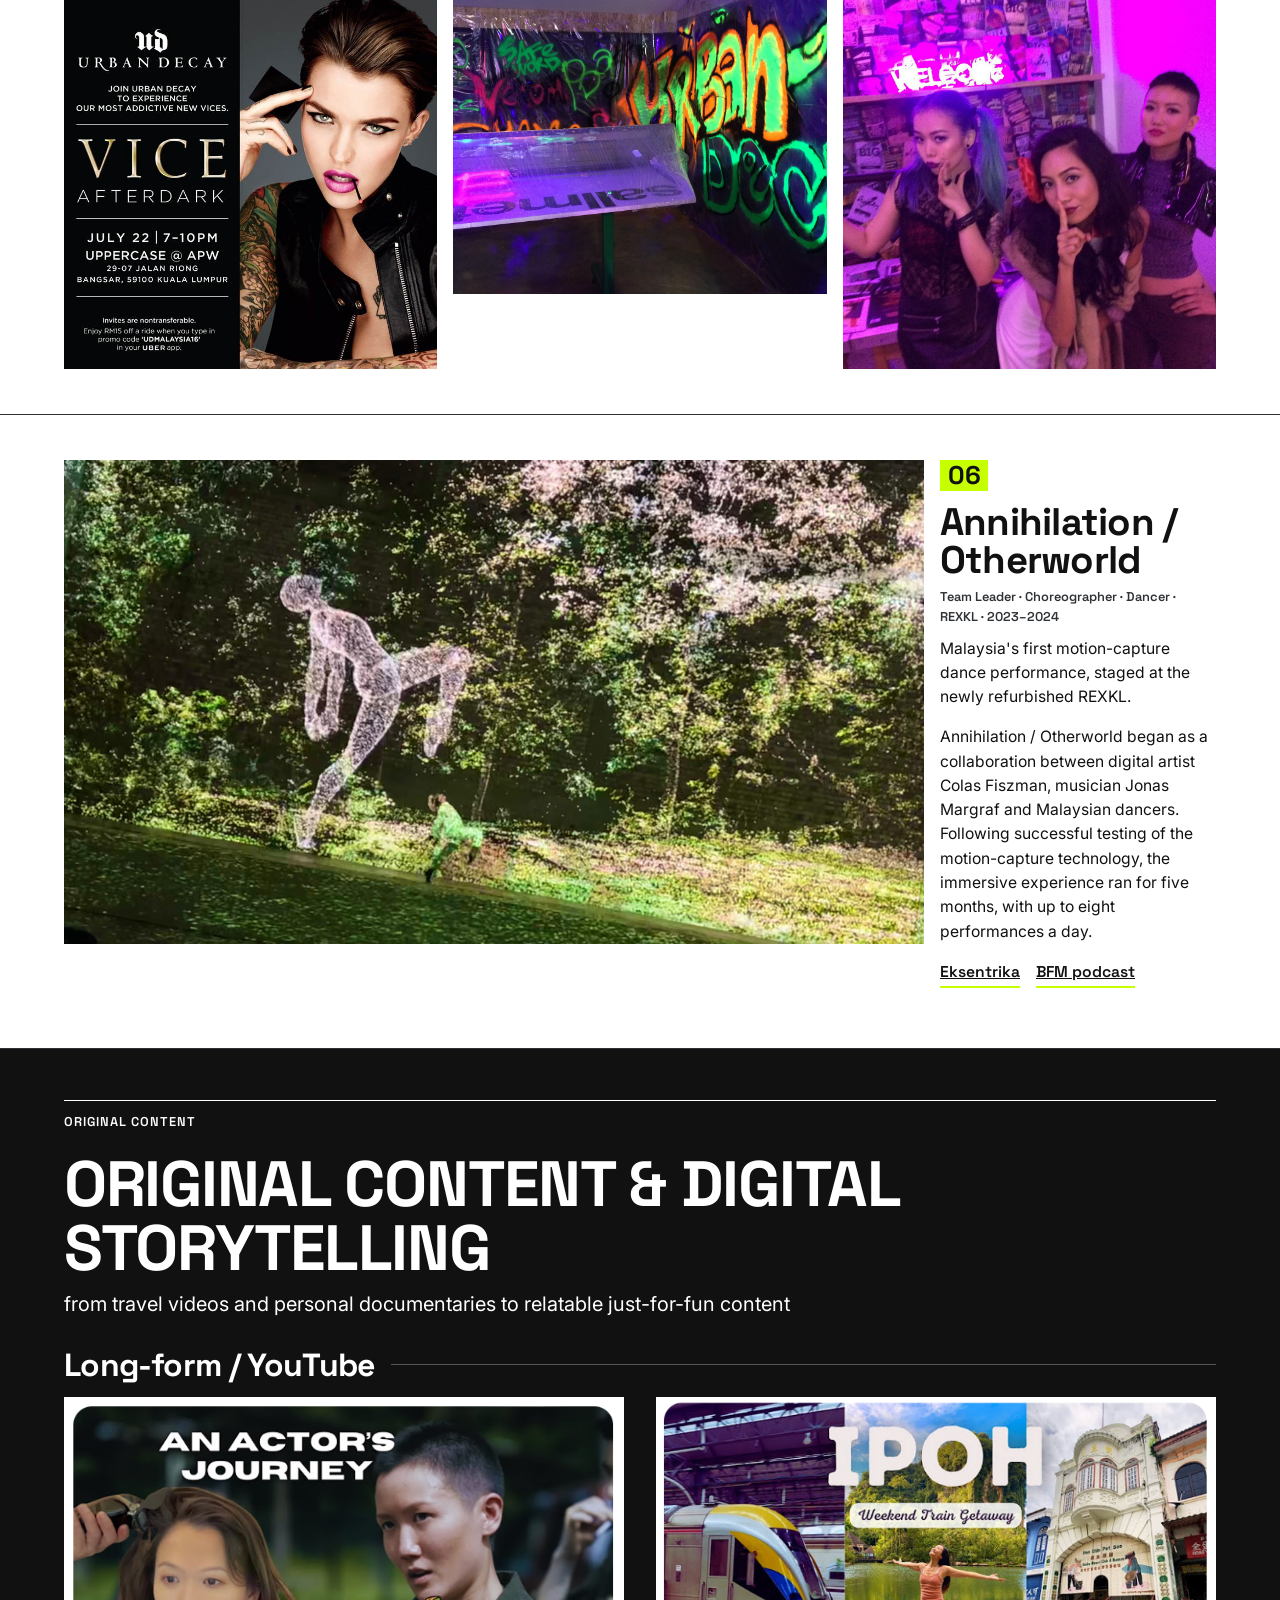
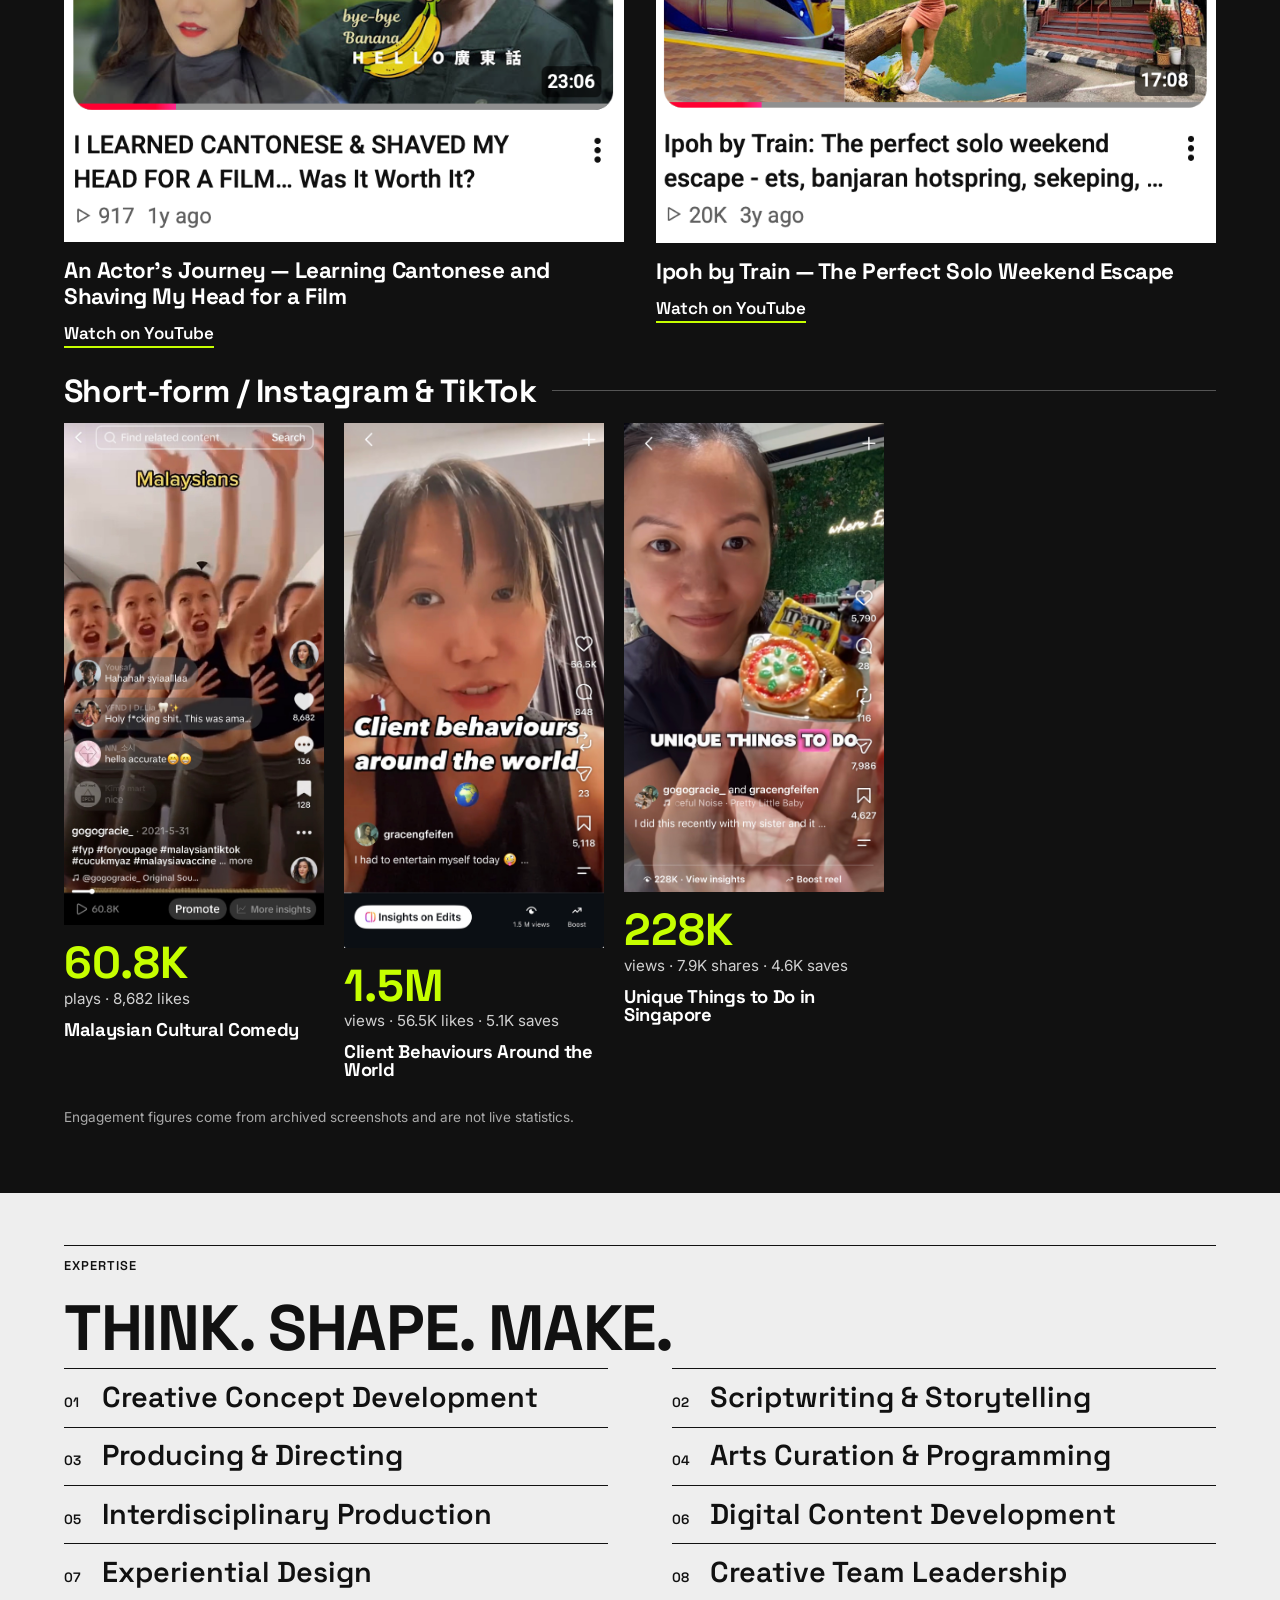
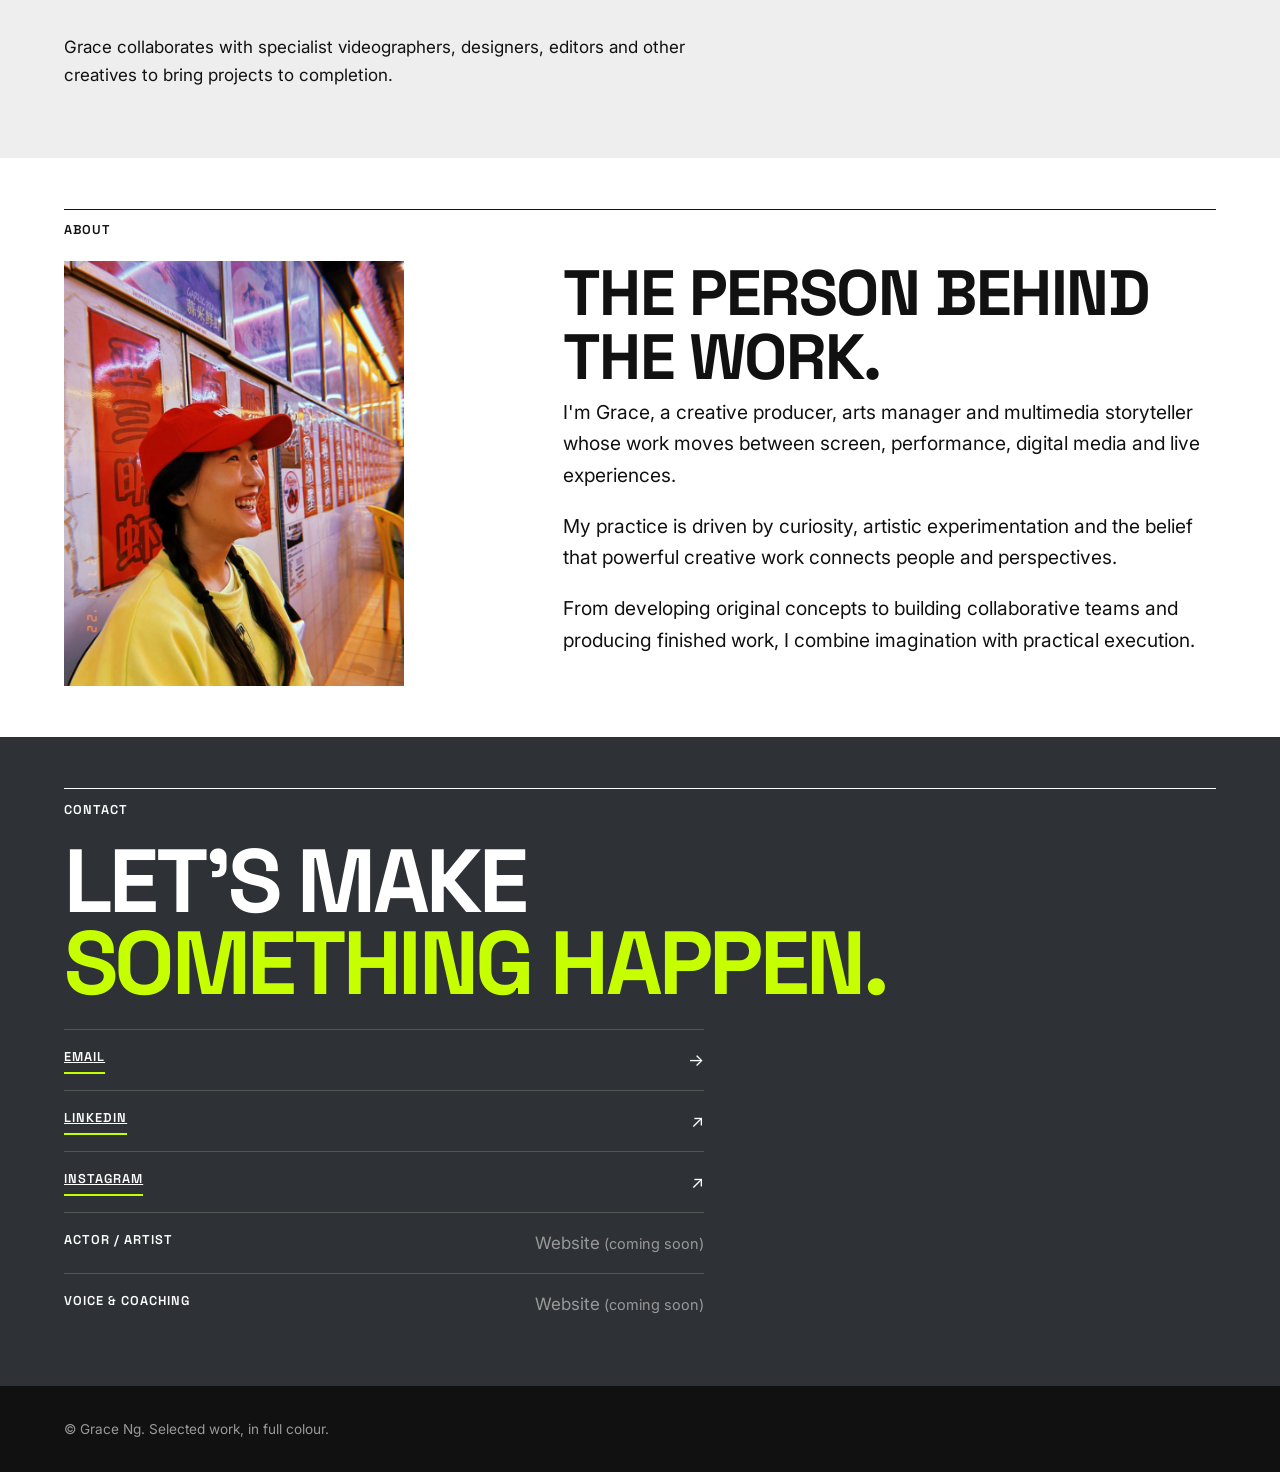
==== commit 72a02cb7: "Add files via upload" ====
--- a/index.html
+++ b/index.html
@@ -3,7 +3,7 @@
 <h1>FROM IDEAS<br><span class="lime">TO IMPACT.</span></h1><div class="hero-sub"><p class="tag">Original concepts. Bold storytelling. Creative experiences.</p>
 <p class="intro">I develop original stories and creative experiences across film, digital media, performance and culture, bringing together ideas, people and disciplines to make meaningful work happen.</p></div>
 <div class="btns"><a class="btn primary" href="#work">Explore My Work</a><a class="btn" href="#contact">Get in Touch</a></div></div></section>
-<section id="work" class="work"><div class="wrap"><h2 class="sec-title">SELECTED WORK</h2><p class="sec-sub">An unconventional body of work.</p></div><article class="proj p1"><div class="wrap collage"><div class="pt"><span class="pnum">01</span><h3>The Weekend Artist</h3><p class="prole">Co-Founder · Creative Director · Experience Designer · Lead Facilitator · 2026</p><p>The Weekend Artist is a multidisciplinary creative experience designed to bring people together through movement, drawing, play and artistic exploration. Rooted in embodiment and community, it creates space for connection, expression and collaboration.</p><a class="case" href="projects/the-weekend-artist.html">Full case study</a></div><div class="media i1" data-file="images/weekend-artist-waves-poster.jpg" ><img src="images/weekend-artist-waves-poster.jpg" alt="Promotional poster: Let the Waves Carry Us" loading="lazy" onerror="imgFB(this)"></div><div class="media i2 fit" data-file="images/weekend-artist-rooftop.jpg" ><img src="images/weekend-artist-rooftop.jpg" alt="Rooftop photograph with the handmade Weekend Artist sign" loading="lazy" onerror="imgFB(this)"></div><div class="media i3" data-file="images/weekend-artist-drawing.jpg" ><img src="images/weekend-artist-drawing.jpg" alt="Overhead photograph of collaborative drawing" loading="lazy" onerror="imgFB(this)"></div><div class="media i4" data-file="images/weekend-artist-circle.jpg" ><img src="images/weekend-artist-circle.jpg" alt="Participants lying together in a circle" loading="lazy" onerror="imgFB(this)"></div><div class="media i5" data-file="images/weekend-artist-goddesses-poster.jpg" ><img src="images/weekend-artist-goddesses-poster.jpg" alt="Promotional poster: Real Goddesses Howl at the Moon" loading="lazy" onerror="imgFB(this)"></div></div></article><article class="proj p2"><div class="wrap collage"><div class="pt"><span class="pnum">02</span><h3>Urbanscapes</h3><p class="prole">Arts Curator & Programme Manager · 2018</p><p>With a limited budget, the challenge was to create an engaging, well-rounded arts programme spanning three weeks. A personal mission was also to encourage collaboration between creative disciplines, something that was still relatively uncommon at the time.</p><p>With the support of local arts communities and the team's can-do attitude, we developed a dynamic, multidisciplinary programme. Highlights included introducing site-specific dance to the Kuala Lumpur public, developing original theatre pieces, and presenting diverse work ranging from refugee-focused exhibitions to installations created from recycled materials.</p><a class="case" href="projects/urbanscapes-2018.html">Full case study</a></div><div class="media i1" data-file="images/urbanscapes-overpass-performance.jpg" ><img src="images/urbanscapes-overpass-performance.jpg" alt="Site-specific performance beneath the overpass" loading="lazy" onerror="imgFB(this)"></div><div class="media i2" data-file="images/urbanscapes-dancers-frames.jpg" ><img src="images/urbanscapes-dancers-frames.jpg" alt="Dancers against colourful geometric plant frames" loading="lazy" onerror="imgFB(this)"></div><div class="media i3" data-file="images/urbanscapes-audience-rain.jpg" ><img src="images/urbanscapes-audience-rain.jpg" alt="Audience watching in the rain" loading="lazy" onerror="imgFB(this)"></div><div class="media i5" data-file="images/urbanscapes-installation.jpg" ><img src="images/urbanscapes-installation.jpg" alt="Environmental installation" loading="lazy" onerror="imgFB(this)"></div></div></article><article class="proj p3"><div class="wrap collage"><div class="pt"><span class="pnum">03</span><h3>Voice Guild Malaysia Video</h3><p class="prole">Producer · Director · Scriptwriter · Storyboard Artist · 2024</p><p>This small but mighty organisation of Malaysian voice-over talents wanted a video that was both professional and playful, communicating who they are and the value they bring to their stakeholders.</p><p>The result was an animated film with an authentic local flavour, celebrating the rich diversity of Malaysian voices.</p><p class="plinks"><a class="link-line" href="https://www.youtube.com/watch?v=SlmpdMUXcDM" target="_blank" rel="noopener">Watch Video</a></p><a class="case" href="projects/voice-guild-malaysia.html">Full case study</a></div><div class="media i1" data-file="images/voice-guild-animation-still.jpg" ><img src="images/voice-guild-animation-still.jpg" alt="Animation still: a gold microphone against the blue Kuala Lumpur skyline" loading="lazy" onerror="imgFB(this)"></div><div class="media i2" data-file="images/voice-guild-storyboard.jpg" ><img src="images/voice-guild-storyboard.jpg" alt="Hand-drawn storyboard sheet" loading="lazy" onerror="imgFB(this)"></div></div></article><article class="proj p4"><div class="wrap collage"><div class="pt"><span class="pnum">04</span><h3>Cube</h3><p class="prole">Original Concept Creator · Co-Host · Ntv7 · 2010</p><p>The story of how Cube came to life is one of multiple layers of synchronicity.</p><p>While working as a newsroom producer at ntv7, I had spent two weeks sketching out ideas for a current-affairs talk show. Unbeknownst to me, the station had simultaneously received a management directive to develop a new programme for Gen Y.</p><p>That coincidence created an extraordinary opportunity: at just 25 years old, I watched an idea from my sketchbook become a nationally broadcast television show.</p></div><div class="media i1 fit" data-file="images/cube-the-star-cube-on-the-tube-2010-10-03.jpg" ><img src="images/cube-the-star-cube-on-the-tube-2010-10-03.jpg" alt="The Star archival article “Cube on the tube”, 3 October 2010" loading="lazy" onerror="imgFB(this)"></div><div class="media i2 fit" data-file="images/cube-the-star-cube-on-the-tube-2010-10-03-2.png"><img src="images/cube-the-star-cube-on-the-tube-2010-10-03-2.png" alt="The Star archival feature “Cube on the tube”, 3 October 2010: excerpt explaining the concept behind Cube" loading="lazy" onerror="imgFB(this)"></div><div class="media i4 fit" data-file="images/cube-the-star-cube-on-the-tube-2010-10-03-3.png"><img src="images/cube-the-star-cube-on-the-tube-2010-10-03-3.png" alt="The Star archival feature “Cube on the tube”, 3 October 2010: excerpt explaining the format of Cube" loading="lazy" onerror="imgFB(this)"></div><div class="media i3 fit" data-file="images/cube-logo.jpg"><img src="images/cube-logo.jpg" alt="Cube television programme logo: purple CUBE lettering, the words Finding a way out, and a cardboard box illustration" loading="lazy" onerror="imgFB(this)"></div></div></article><article class="proj p5"><div class="wrap collage"><div class="pt"><span class="pnum">05</span><h3>Urban Decay: VICE After Dark</h3><p class="prole">Concept · Narrative Development · Performer and Costume Sourcing · 2016</p><p>An immersive theatre experience created to launch Urban Decay's 24 lipstick shades.</p><p>The concept transformed the entrance to the No-Tell Motel into an encounter with a fortune teller. Each guest's fate was determined by the lipstick shade they selected, prompting a personalised piece of poetry filled with clues for them to decipher their next steps.</p><p>A playful, theatrical way of transforming a product launch into an interactive storytelling experience.</p></div><div class="media i1" data-file="images/urban-decay-no-tell-motel.jpg" ><img src="images/urban-decay-no-tell-motel.jpg" alt="Orange No-Tell Motel installation" loading="lazy" onerror="imgFB(this)"></div><div class="media i2 fit" data-file="images/urban-decay-invitation.jpg" ><img src="images/urban-decay-invitation.jpg" alt="Urban Decay VICE After Dark campaign invitation" loading="lazy" onerror="imgFB(this)"></div><div class="media i3 fit" data-file="images/urban-decay-graffiti.jpg" ><img src="images/urban-decay-graffiti.jpg" alt="Fluorescent graffiti installation" loading="lazy" onerror="imgFB(this)"></div><div class="media i4 fit" data-file="images/urban-decay-performers.jpg" ><img src="images/urban-decay-performers.jpg" alt="Three performers in costume" loading="lazy" onerror="imgFB(this)"></div></div></article><article class="proj p6"><div class="wrap collage"><div class="pt"><span class="pnum">06</span><h3>Annihilation / Otherworld</h3><p class="prole">Team Leader · Choreographer · Dancer · REXKL · 2023–2024</p><p>Malaysia's first motion-capture dance performance, staged at the newly refurbished REXKL.</p><p>Annihilation / Otherworld began as a collaboration between digital artist Colas Fiszman, musician Jonas Margraf and Malaysian dancers. Following successful testing of the motion-capture technology, the immersive experience ran for five months, with up to eight performances a day.</p><p class="plinks"><a class="link-line" href="https://www.eksentrika.com/malaysia-first-motion-capture-dance-annihilation/" target="_blank" rel="noopener">Eksentrika</a> <a class="link-line" href="https://www.bfm.my/content/podcast/rexperience-the-otherworld-annihilation" target="_blank" rel="noopener">BFM podcast</a></p></div><div class="media i1" data-file="images/annihilation-mocap-forest.jpg" ><img src="images/annihilation-mocap-forest.jpg" alt="Motion-capture visual of a large human figure against a forest" loading="lazy" onerror="imgFB(this)"></div></div></article></section>
+<section id="work" class="work"><div class="wrap"><h2 class="sec-title">SELECTED WORK</h2><p class="sec-sub">An unconventional body of work.</p></div><article class="proj p1"><div class="wrap collage"><div class="pt"><span class="pnum">01</span><h3>The Weekend Artist</h3><p class="prole">Co-Founder · Creative Director · Experience Designer · Lead Facilitator · 2026</p><p>The Weekend Artist is a multidisciplinary creative experience designed to bring people together through movement, drawing, play and artistic exploration. Rooted in embodiment and community, it creates space for connection, expression and collaboration.</p><a class="case" href="projects/the-weekend-artist.html">Full case study</a></div><div class="media i1" data-file="images/weekend-artist-waves-poster.jpg" ><img src="images/weekend-artist-waves-poster.jpg" alt="Promotional poster: Let the Waves Carry Us" loading="lazy" onerror="imgFB(this)"></div><div class="media i2 fit" data-file="images/weekend-artist-rooftop.jpg" ><img src="images/weekend-artist-rooftop.jpg" alt="Rooftop photograph with the handmade Weekend Artist sign" loading="lazy" onerror="imgFB(this)"></div><div class="media i3" data-file="images/weekend-artist-drawing.jpg" ><img src="images/weekend-artist-drawing.jpg" alt="Overhead photograph of collaborative drawing" loading="lazy" onerror="imgFB(this)"></div><div class="media i4" data-file="images/weekend-artist-circle.jpg" ><img src="images/weekend-artist-circle.jpg" alt="Participants lying together in a circle" loading="lazy" onerror="imgFB(this)"></div><div class="media i5" data-file="images/weekend-artist-goddesses-poster.jpg" ><img src="images/weekend-artist-goddesses-poster.jpg" alt="Promotional poster: Real Goddesses Howl at the Moon" loading="lazy" onerror="imgFB(this)"></div></div></article><article class="proj p2"><div class="wrap collage"><div class="pt"><span class="pnum">02</span><h3>Urbanscapes</h3><p class="prole">Arts Curator & Programme Manager · 2018</p><p>With a limited budget, the challenge was to create an engaging, well-rounded arts programme spanning three weeks. A personal mission was also to encourage collaboration between creative disciplines, something that was still relatively uncommon at the time.</p><p>With the support of local arts communities and the team's can-do attitude, we developed a dynamic, multidisciplinary programme. Highlights included introducing site-specific dance to the Kuala Lumpur public, developing original theatre pieces, and presenting diverse work ranging from refugee-focused exhibitions to installations created from recycled materials.</p><a class="case" href="projects/urbanscapes-2018.html">Full case study</a></div><div class="media i1" data-file="images/urbanscapes-overpass-performance.jpg" ><img src="images/urbanscapes-overpass-performance.jpg" alt="Site-specific performance beneath the overpass" loading="lazy" onerror="imgFB(this)"></div><div class="media i2" data-file="images/urbanscapes-dancers-frames.jpg" ><img src="images/urbanscapes-dancers-frames.jpg" alt="Dancers against colourful geometric plant frames" loading="lazy" onerror="imgFB(this)"></div><div class="media i3" data-file="images/urbanscapes-audience-rain.jpg" ><img src="images/urbanscapes-audience-rain.jpg" alt="Audience watching in the rain" loading="lazy" onerror="imgFB(this)"></div><div class="media i5" data-file="images/urbanscapes-installation.jpg" ><img src="images/urbanscapes-installation.jpg" alt="Environmental installation" loading="lazy" onerror="imgFB(this)"></div></div></article><article class="proj p3"><div class="wrap collage"><div class="pt"><span class="pnum">03</span><h3>Voice Guild Malaysia Video</h3><p class="prole">Producer · Director · Scriptwriter · Storyboard Artist · 2024</p><p>This small but mighty organisation of Malaysian voice-over talents wanted a video that was both professional and playful, communicating who they are and the value they bring to their stakeholders.</p><p>The result was an animated film with an authentic local flavour, celebrating the rich diversity of Malaysian voices.</p><p class="plinks"><a class="link-line" href="https://www.youtube.com/watch?v=SlmpdMUXcDM" target="_blank" rel="noopener">Watch Video</a></p><a class="case" href="projects/voice-guild-malaysia.html">Full case study</a></div><div class="media i1" data-file="images/voice-guild-animation-still.jpg" ><img src="images/voice-guild-animation-still.jpg" alt="Animation still: a gold microphone against the blue Kuala Lumpur skyline" loading="lazy" onerror="imgFB(this)"></div><div class="media i2" data-file="images/voice-guild-storyboard.jpg" ><img src="images/voice-guild-storyboard.jpg" alt="Hand-drawn storyboard sheet" loading="lazy" onerror="imgFB(this)"></div></div></article><article class="proj p4"><div class="wrap collage"><div class="pt"><span class="pnum">04</span><h3>Cube</h3><p class="prole">Original Concept Creator · Co-Host · Ntv7 · 2010</p><p>The story of how Cube came to life is one of multiple layers of synchronicity.</p><p>While working as a newsroom producer at ntv7, I had spent two weeks sketching out ideas for a current-affairs talk show. Unbeknownst to me, the station had simultaneously received a management directive to develop a new programme for Gen Y.</p><p>That coincidence created an extraordinary opportunity: at just 25 years old, I watched an idea from my sketchbook become a nationally broadcast television show.</p></div><div class="media i1 fit" data-file="images/cube-the-star-cube-on-the-tube-2010-10-03.jpg" ><img src="images/cube-the-star-cube-on-the-tube-2010-10-03.jpg" alt="The Star archival article “Cube on the tube”, 3 October 2010" loading="lazy" onerror="imgFB(this)"></div><div class="media i2 fit" data-file="images/cube-the-star-cube-on-the-tube-2010-10-03-2.jpg"><img src="images/cube-the-star-cube-on-the-tube-2010-10-03-2.jpg" alt="The Star archival feature “Cube on the tube”, 3 October 2010: excerpt explaining the concept behind Cube" loading="lazy" onerror="imgFB(this)"></div><div class="media i4 fit" data-file="images/cube-the-star-cube-on-the-tube-2010-10-03-3.jpg"><img src="images/cube-the-star-cube-on-the-tube-2010-10-03-3.jpg" alt="The Star archival feature “Cube on the tube”, 3 October 2010: excerpt explaining the format of Cube" loading="lazy" onerror="imgFB(this)"></div><div class="media i3 fit" data-file="images/cube-logo.jpg"><img src="images/cube-logo.jpg" alt="Cube television programme logo: purple CUBE lettering, the words Finding a way out, and a cardboard box illustration" loading="lazy" onerror="imgFB(this)"></div></div></article><article class="proj p5"><div class="wrap collage"><div class="pt"><span class="pnum">05</span><h3>Urban Decay: VICE After Dark</h3><p class="prole">Concept · Narrative Development · Performer and Costume Sourcing · 2016</p><p>An immersive theatre experience created to launch Urban Decay's 24 lipstick shades.</p><p>The concept transformed the entrance to the No-Tell Motel into an encounter with a fortune teller. Each guest's fate was determined by the lipstick shade they selected, prompting a personalised piece of poetry filled with clues for them to decipher their next steps.</p><p>A playful, theatrical way of transforming a product launch into an interactive storytelling experience.</p></div><div class="media i1" data-file="images/urban-decay-no-tell-motel.jpg" ><img src="images/urban-decay-no-tell-motel.jpg" alt="Orange No-Tell Motel installation" loading="lazy" onerror="imgFB(this)"></div><div class="media i2 fit" data-file="images/urban-decay-invitation.jpg" ><img src="images/urban-decay-invitation.jpg" alt="Urban Decay VICE After Dark campaign invitation" loading="lazy" onerror="imgFB(this)"></div><div class="media i3 fit" data-file="images/urban-decay-graffiti.jpg" ><img src="images/urban-decay-graffiti.jpg" alt="Fluorescent graffiti installation" loading="lazy" onerror="imgFB(this)"></div><div class="media i4 fit" data-file="images/urban-decay-performers.jpg" ><img src="images/urban-decay-performers.jpg" alt="Three performers in costume" loading="lazy" onerror="imgFB(this)"></div></div></article><article class="proj p6"><div class="wrap collage"><div class="pt"><span class="pnum">06</span><h3>Annihilation / Otherworld</h3><p class="prole">Team Leader · Choreographer · Dancer · REXKL · 2023–2024</p><p>Malaysia's first motion-capture dance performance, staged at the newly refurbished REXKL.</p><p>Annihilation / Otherworld began as a collaboration between digital artist Colas Fiszman, musician Jonas Margraf and Malaysian dancers. Following successful testing of the motion-capture technology, the immersive experience ran for five months, with up to eight performances a day.</p><p class="plinks"><a class="link-line" href="https://www.eksentrika.com/malaysia-first-motion-capture-dance-annihilation/" target="_blank" rel="noopener">Eksentrika</a> <a class="link-line" href="https://www.bfm.my/content/podcast/rexperience-the-otherworld-annihilation" target="_blank" rel="noopener">BFM podcast</a></p></div><div class="media i1" data-file="images/annihilation-mocap-forest.jpg" ><img src="images/annihilation-mocap-forest.jpg" alt="Motion-capture visual of a large human figure against a forest" loading="lazy" onerror="imgFB(this)"></div></div></article></section>
 <section id="original-content" class="dark"><div class="wrap"><div class="sec-head"><span class="label">Original Content</span></div><h2 class="sec-title">ORIGINAL CONTENT &amp; DIGITAL STORYTELLING</h2><p class="sec-sub">from travel videos and personal documentaries to relatable just-for-fun content</p>
 <h3 class="sub-title">Long-form / YouTube</h3><div class="long-grid"><a class="vid reveal" href="https://youtu.be/wzgdyG1M5Pg?si=FYGuXKOVfQmkMwlN" target="_blank" rel="noopener"><div class="media r-169 fit" data-file="images/longform-actors-journey.jpg" ><img src="images/longform-actors-journey.jpg" alt="Thumbnail for the YouTube video: An Actor&#x27;s Journey — Learning Cantonese and Shaving My Head for a Film" loading="lazy" onerror="imgFB(this)"></div><h4>An Actor's Journey — Learning Cantonese and Shaving My Head for a Film</h4><span class="link-line">Watch on YouTube</span></a><a class="vid reveal" href="https://youtu.be/zSMj9Q-1QiI?si=Oxp9pNbJK7Gc8Sd2" target="_blank" rel="noopener"><div class="media r-169 fit" data-file="images/longform-ipoh-by-train.jpg" ><img src="images/longform-ipoh-by-train.jpg" alt="Thumbnail for the YouTube video: Ipoh by Train — The Perfect Solo Weekend Escape" loading="lazy" onerror="imgFB(this)"></div><h4>Ipoh by Train — The Perfect Solo Weekend Escape</h4><span class="link-line">Watch on YouTube</span></a></div>
 <h3 class="sub-title">Short-form / Instagram &amp; TikTok</h3><div class="short-grid"><figure style="margin:0" class="reveal"><div class="media r-916 fit" data-file="images/short-malaysian-cultural-comedy.jpg" ><img src="images/short-malaysian-cultural-comedy.jpg" alt="Still from short-form video: Malaysian Cultural Comedy" loading="lazy" onerror="imgFB(this)"></div><div class="stat"><div class="big">60.8K</div><div class="sm">plays · 8,682 likes</div><h4>Malaysian Cultural Comedy</h4></div></figure><figure style="margin:0" class="reveal"><div class="media r-916 fit" data-file="images/short-client-behaviours.jpg" ><img src="images/short-client-behaviours.jpg" alt="Still from short-form video: Client Behaviours Around the World" loading="lazy" onerror="imgFB(this)"></div><div class="stat"><div class="big">1.5M</div><div class="sm">views · 56.5K likes · 5.1K saves</div><h4>Client Behaviours Around the World</h4></div></figure><figure style="margin:0" class="reveal"><div class="media r-916 fit" data-file="images/short-singapore.jpg" ><img src="images/short-singapore.jpg" alt="Still from short-form video: Unique Things to Do in Singapore" loading="lazy" onerror="imgFB(this)"></div><div class="stat"><div class="big">228K</div><div class="sm">views · 7.9K shares · 4.6K saves</div><h4>Unique Things to Do in Singapore</h4></div></figure></div>
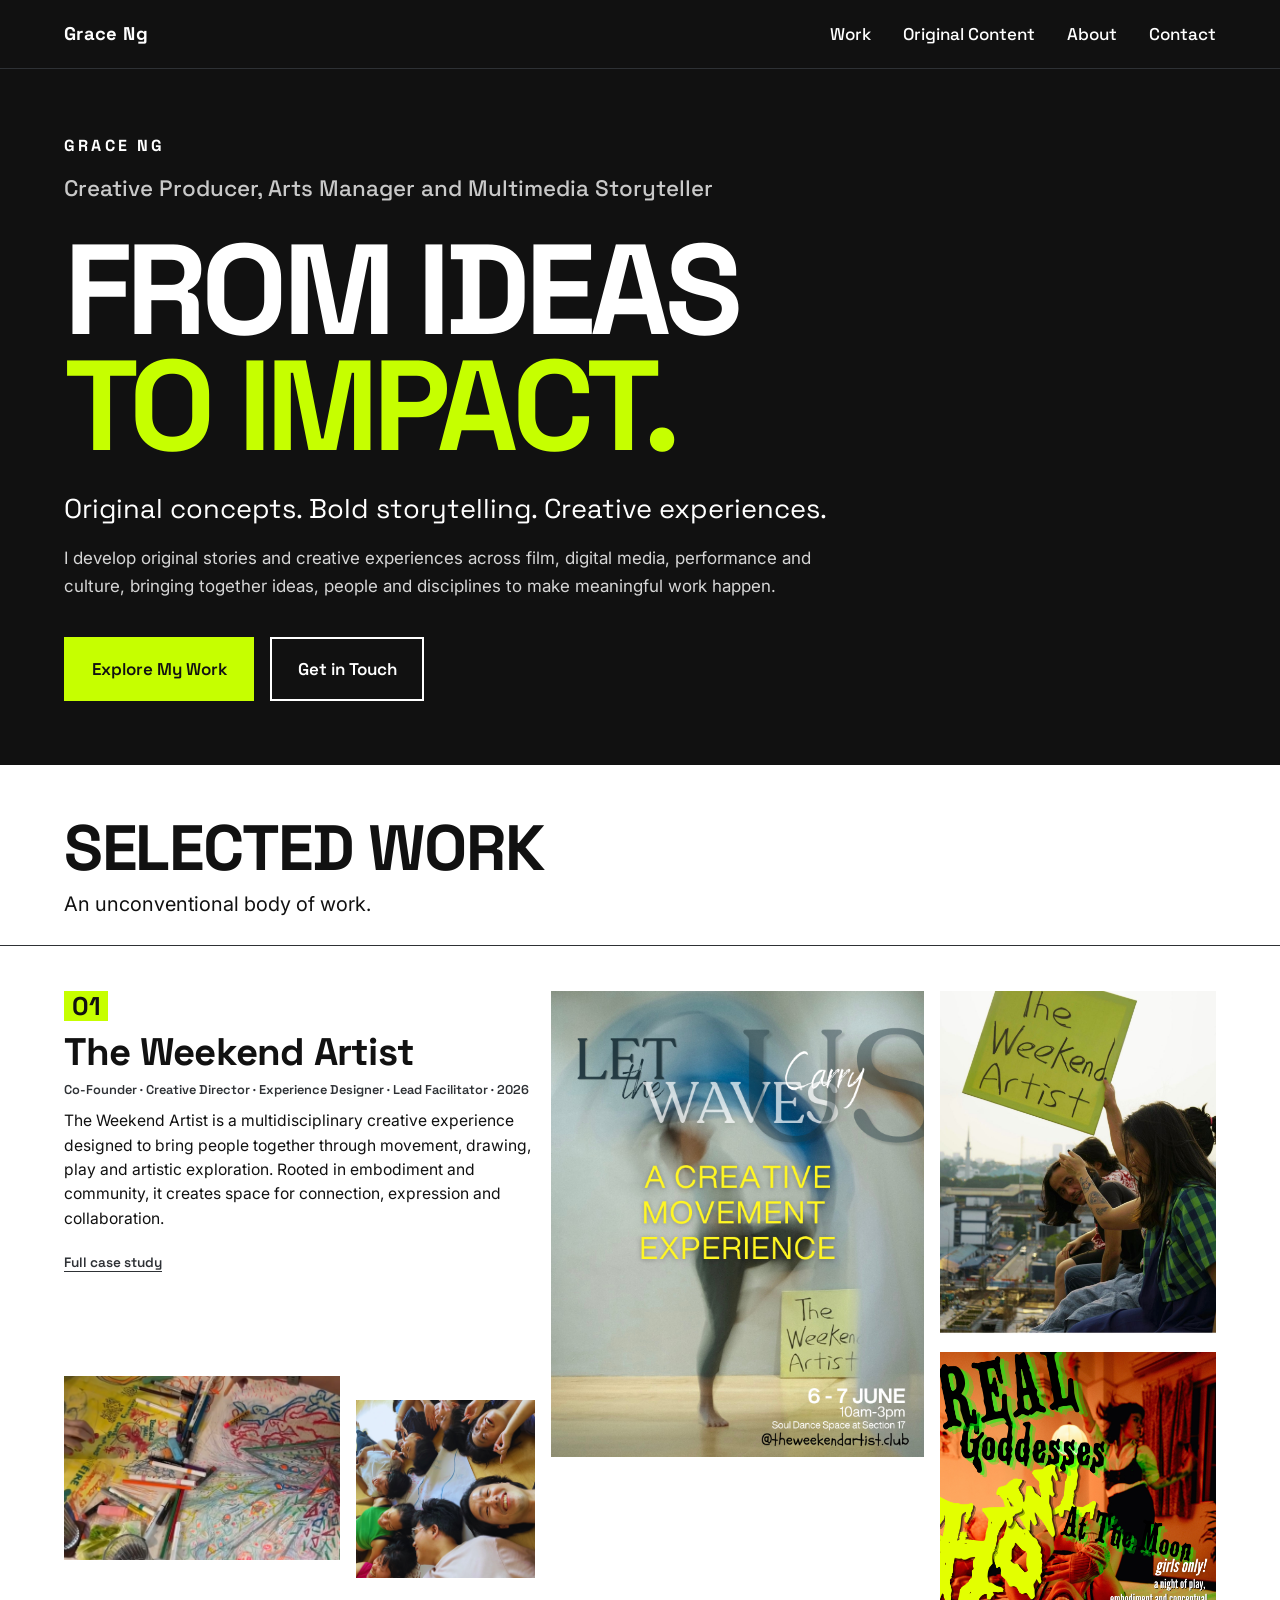
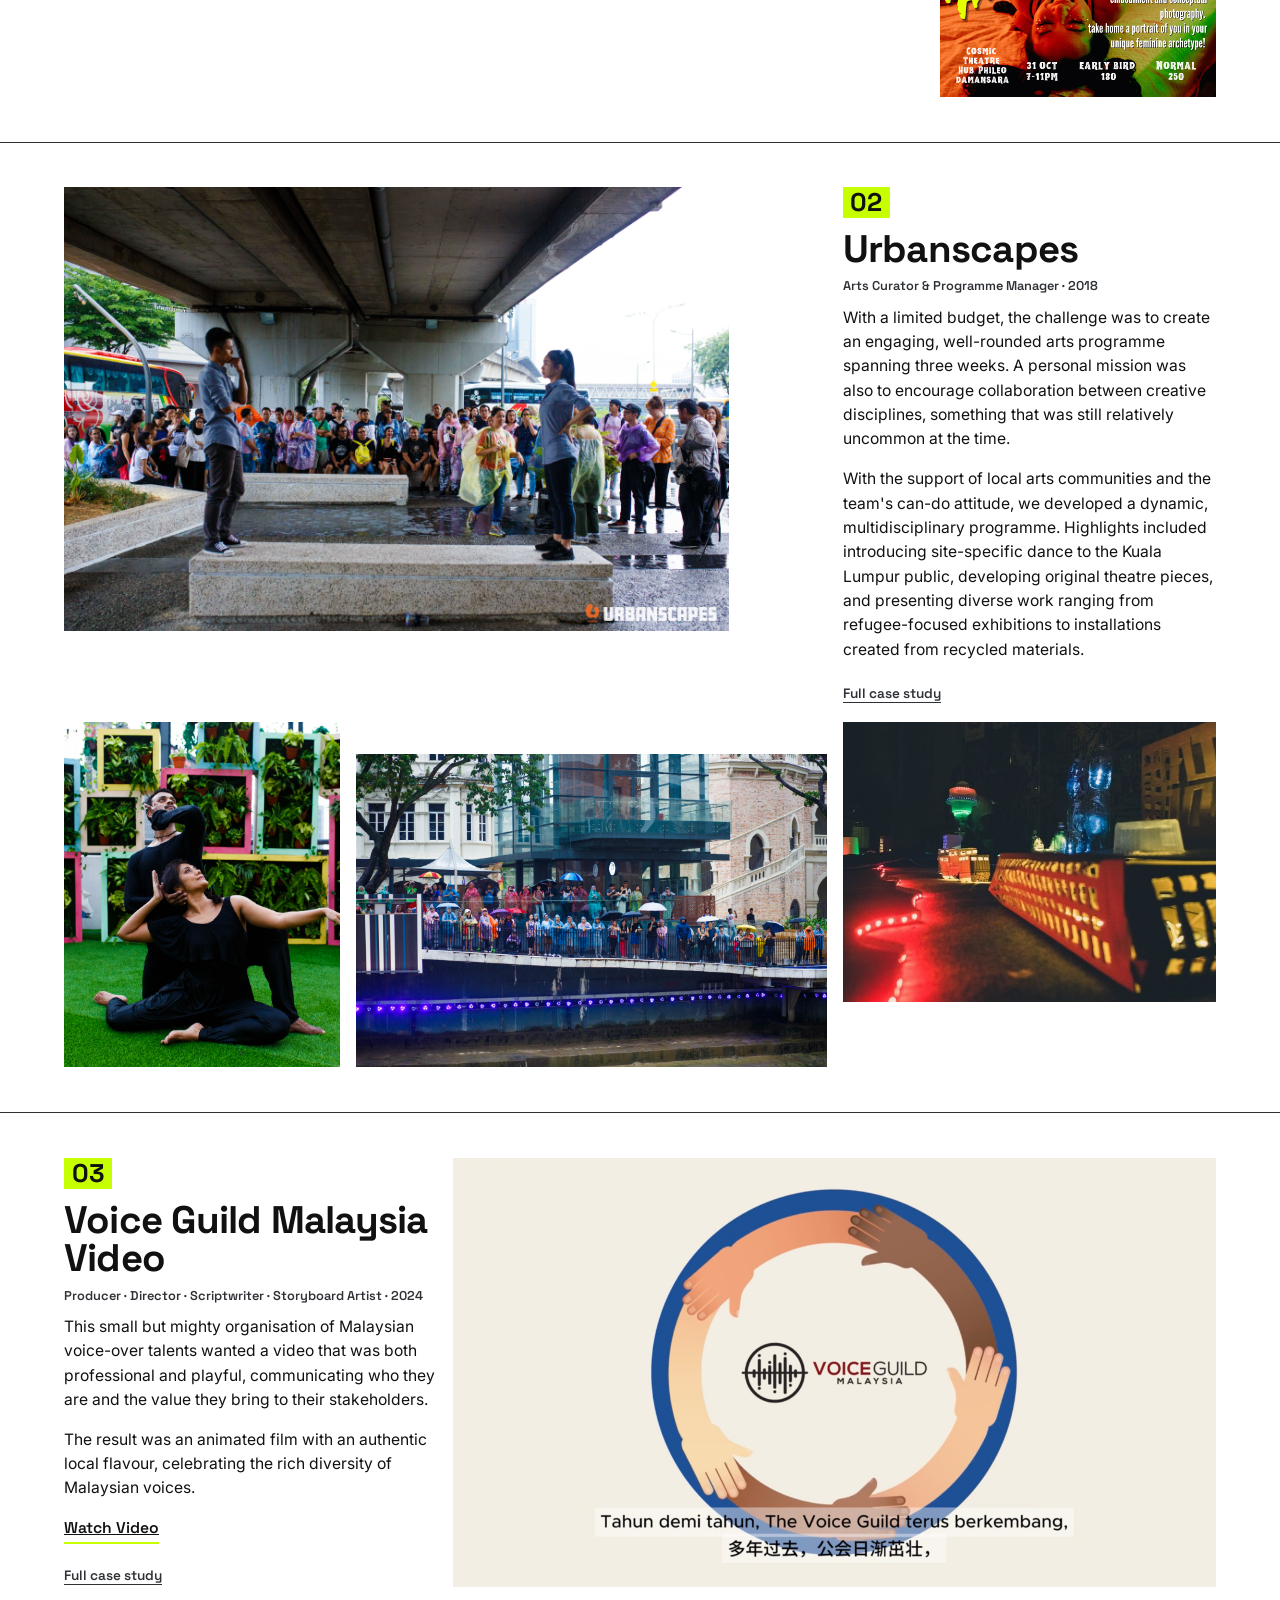
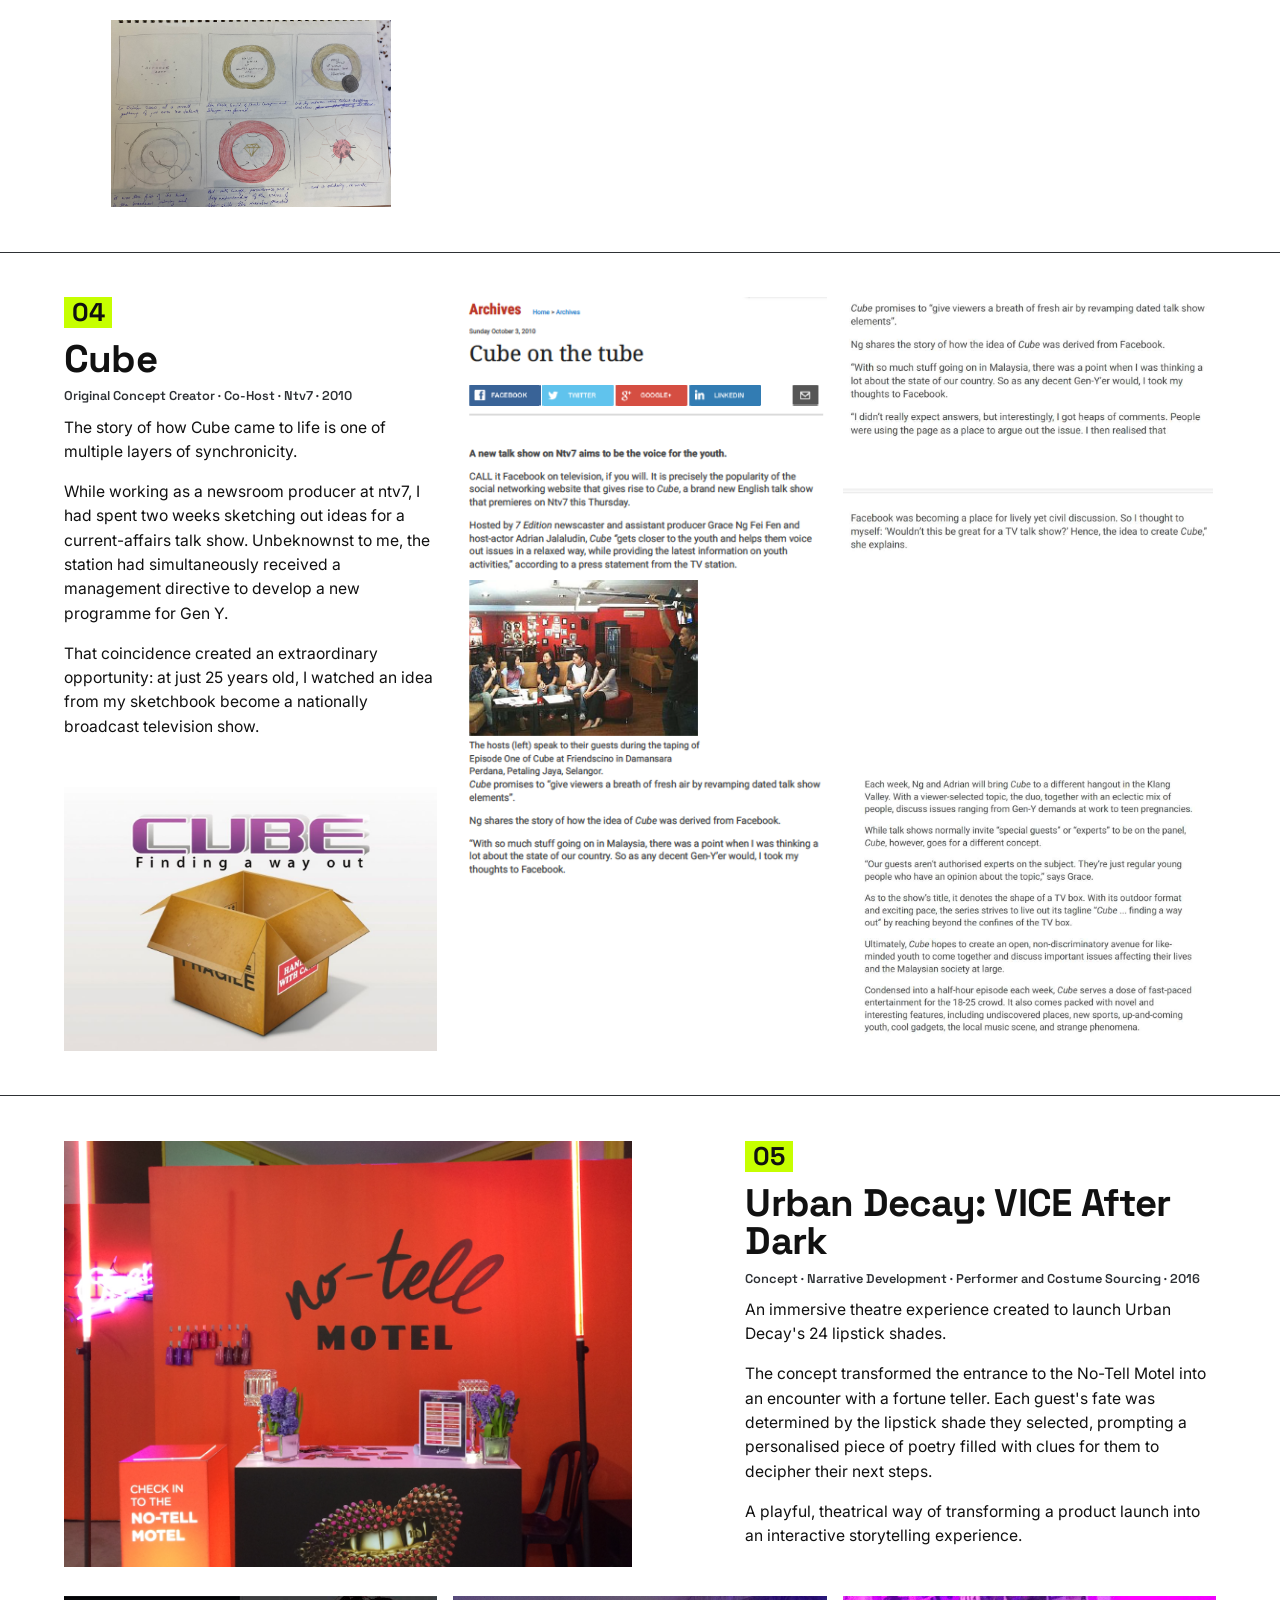
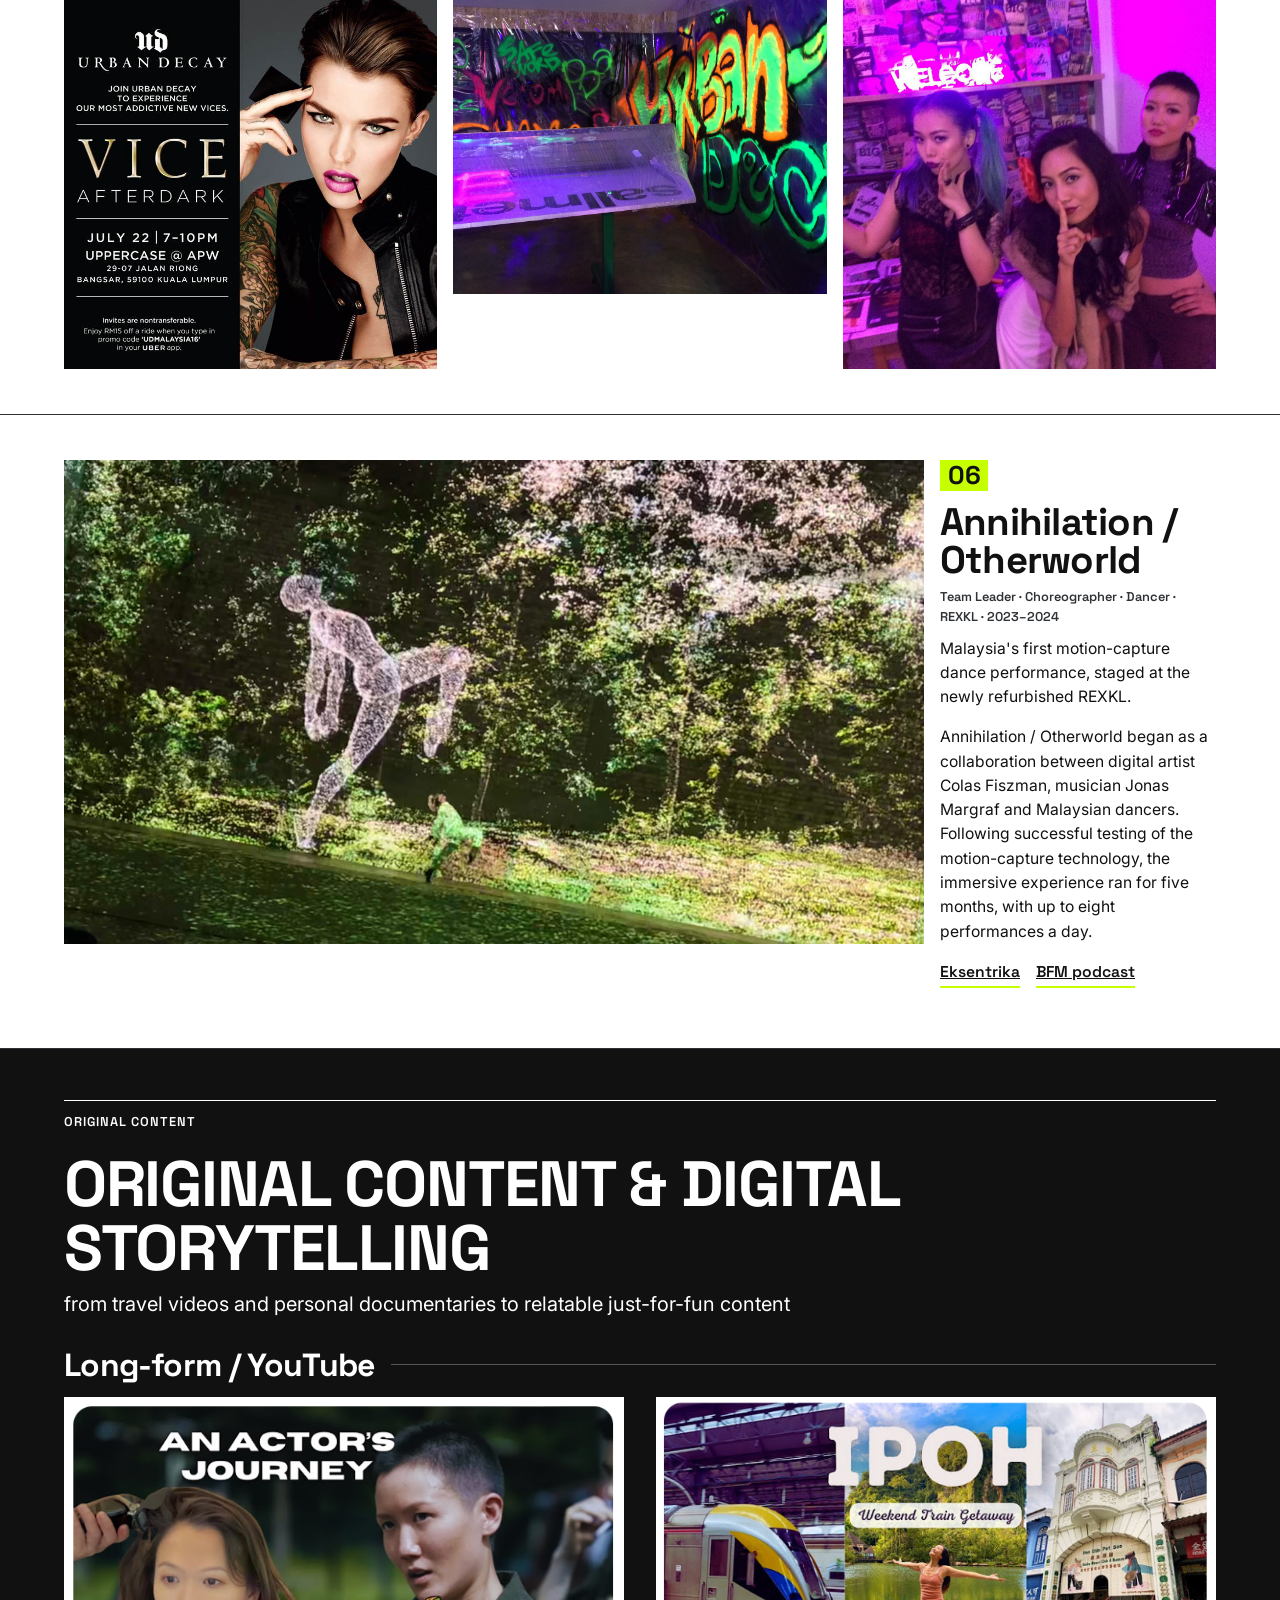
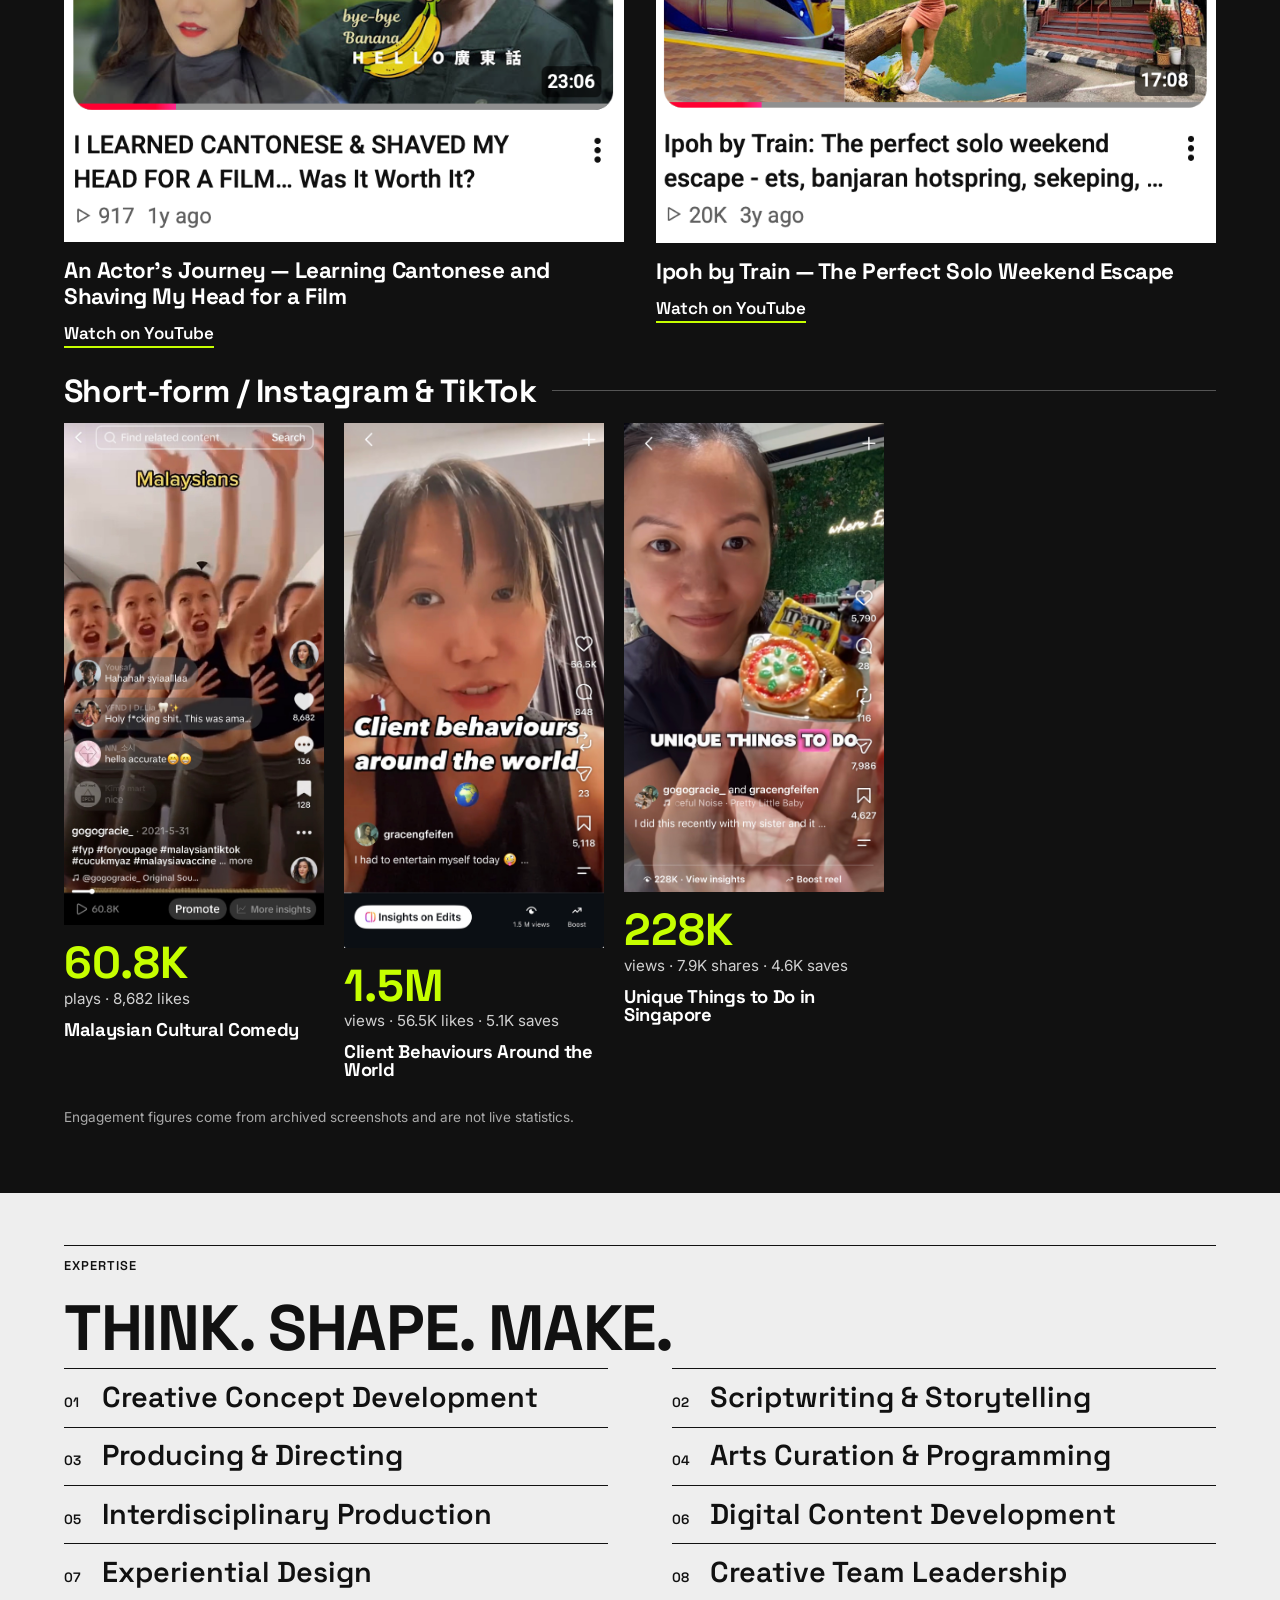
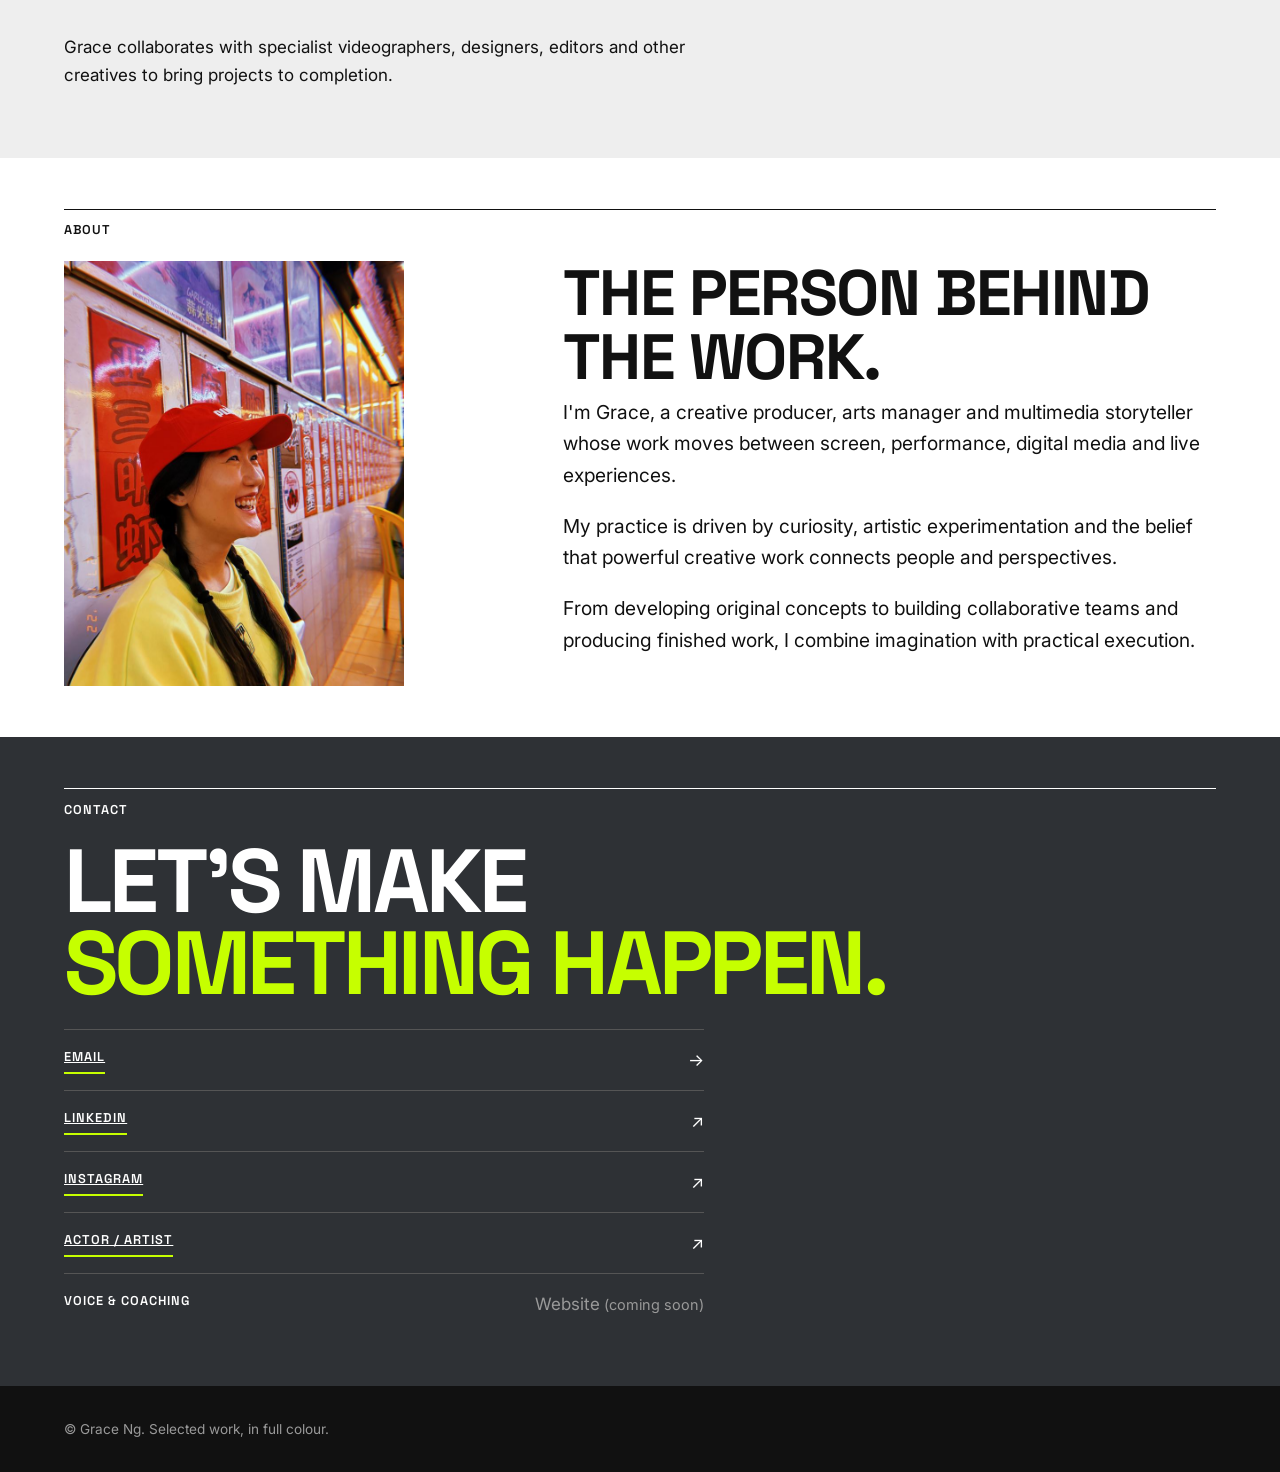
==== commit 14a110d6: "Add files via upload" ====
--- a/index.html
+++ b/index.html
@@ -12,4 +12,4 @@
 <section id="about"><div class="wrap"><div class="sec-head"><span class="label">About</span></div><div class="about"><div><div class="media r-45" data-file="images/grace-portrait.jpg" ><img src="images/grace-portrait.jpg" alt="Portrait of Grace Ng" loading="lazy" onerror="imgFB(this)"></div></div><div><h2 class="sec-title">THE PERSON BEHIND THE WORK.</h2>
 <p>I'm Grace, a creative producer, arts manager and multimedia storyteller whose work moves between screen, performance, digital media and live experiences.</p><p>My practice is driven by curiosity, artistic experimentation and the belief that powerful creative work connects people and perspectives.</p><p>From developing original concepts to building collaborative teams and producing finished work, I combine imagination with practical execution.</p></div></div></div></section>
 <section id="contact" class="contact graphite"><div class="wrap"><div class="sec-head"><span class="label">Contact</span></div><h2>LET'S MAKE<br><span class="lime">SOMETHING HAPPEN.</span></h2>
-<ul class="contact-list"><li><a class="label link-line" href="mailto:gracengfeifen@gmail.com">Email</a><span aria-hidden="true">→</span></li><li><a class="label link-line" href="https://www.linkedin.com/in/grace-ng-16166646" target="_blank" rel="noopener noreferrer">LinkedIn</a><span aria-hidden="true">↗</span></li><li><a class="label link-line" href="https://www.instagram.com/gracengfeifen/" target="_blank" rel="noopener noreferrer">Instagram</a><span aria-hidden="true">↗</span></li><li><span class="label">Actor / Artist</span><span class="disabled" aria-disabled="true">Website</span></li><li><span class="label">Voice &amp; Coaching</span><span class="disabled" aria-disabled="true">Website</span></li></ul></div></section></main><footer class="site-footer"><div class="wrap">© Grace Ng. Selected work, in full colour.</div></footer><script src="script.js"></script></body></html>+<ul class="contact-list"><li><a class="label link-line" href="mailto:gracengfeifen@gmail.com">Email</a><span aria-hidden="true">→</span></li><li><a class="label link-line" href="https://www.linkedin.com/in/grace-ng-16166646" target="_blank" rel="noopener noreferrer">LinkedIn</a><span aria-hidden="true">↗</span></li><li><a class="label link-line" href="https://www.instagram.com/gracengfeifen/" target="_blank" rel="noopener noreferrer">Instagram</a><span aria-hidden="true">↗</span></li><li><a class="label link-line" href="https://gracengfeifen.wixsite.com/gracengff" target="_blank" rel="noopener noreferrer">Actor / Artist</a><span aria-hidden="true">↗</span></li><li><span class="label">Voice &amp; Coaching</span><span class="disabled" aria-disabled="true">Website</span></li></ul></div></section></main><footer class="site-footer"><div class="wrap">© Grace Ng. Selected work, in full colour.</div></footer><script src="script.js"></script></body></html>
